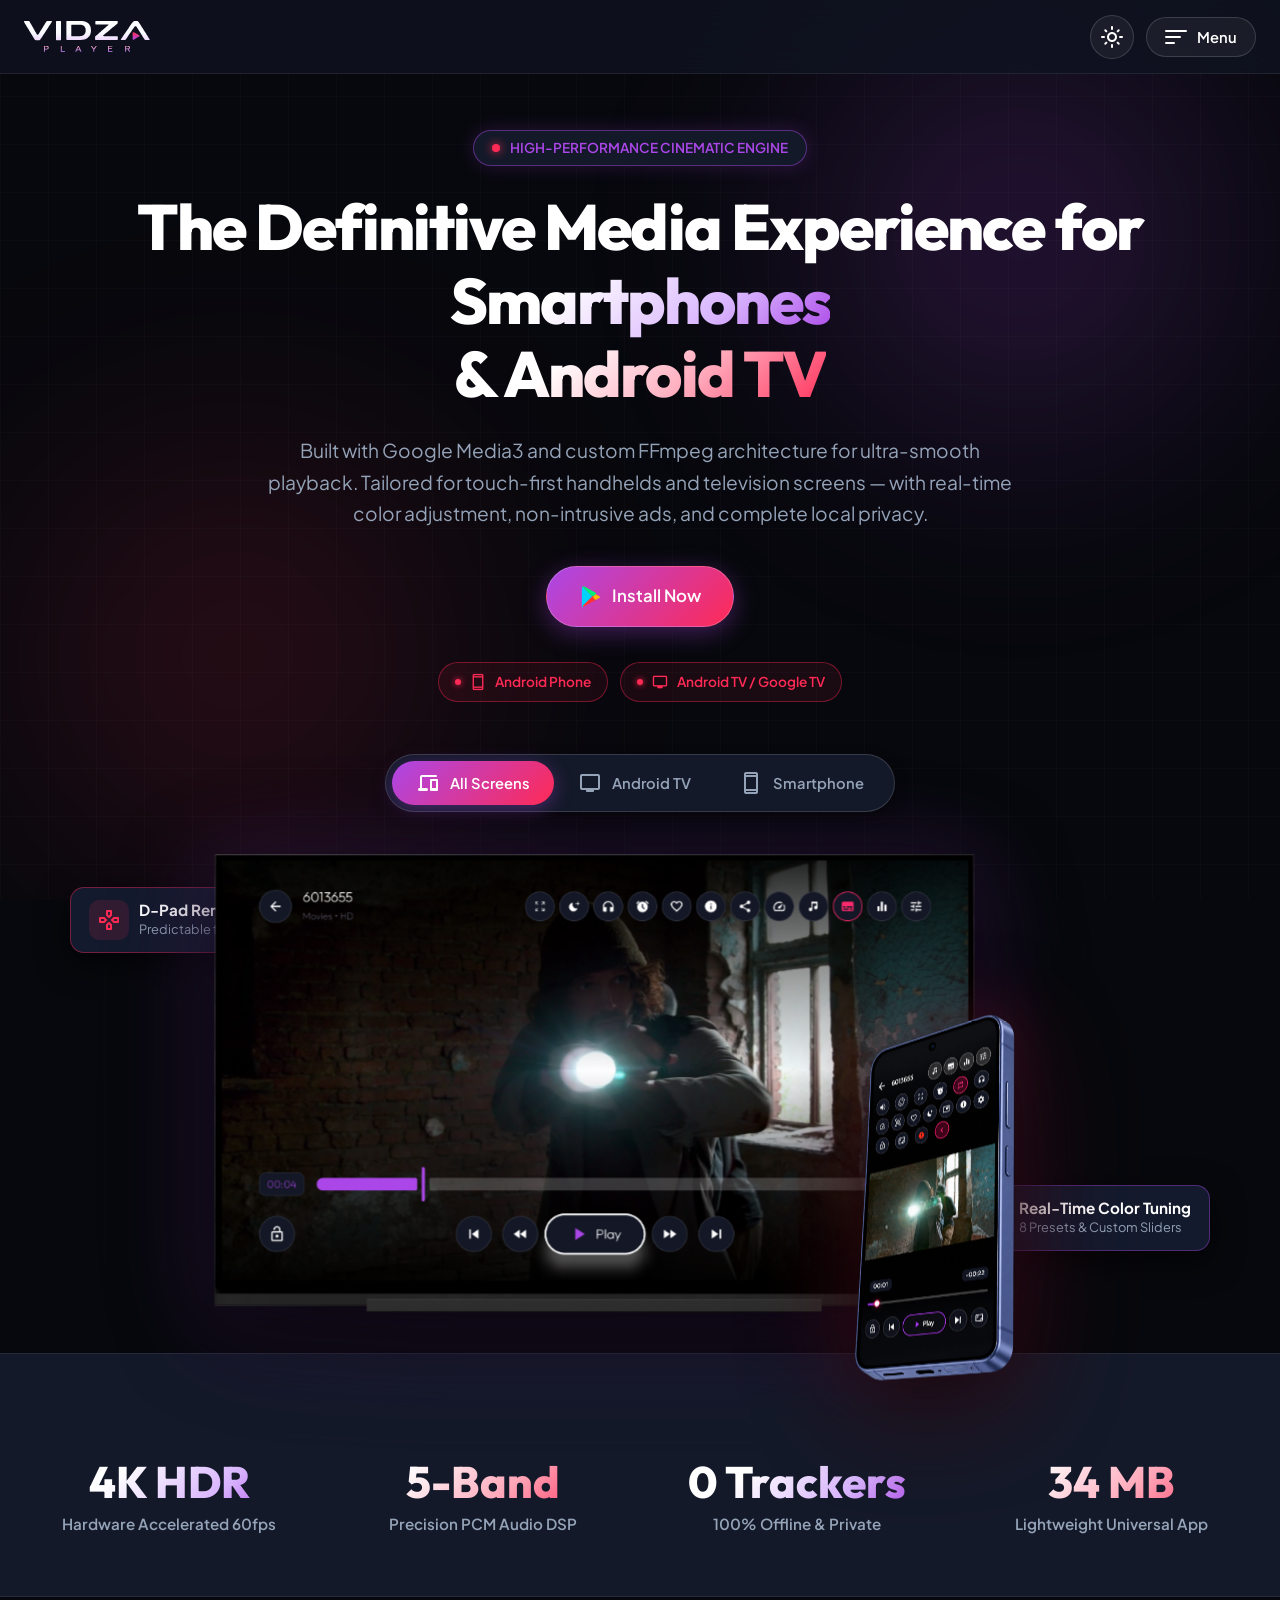
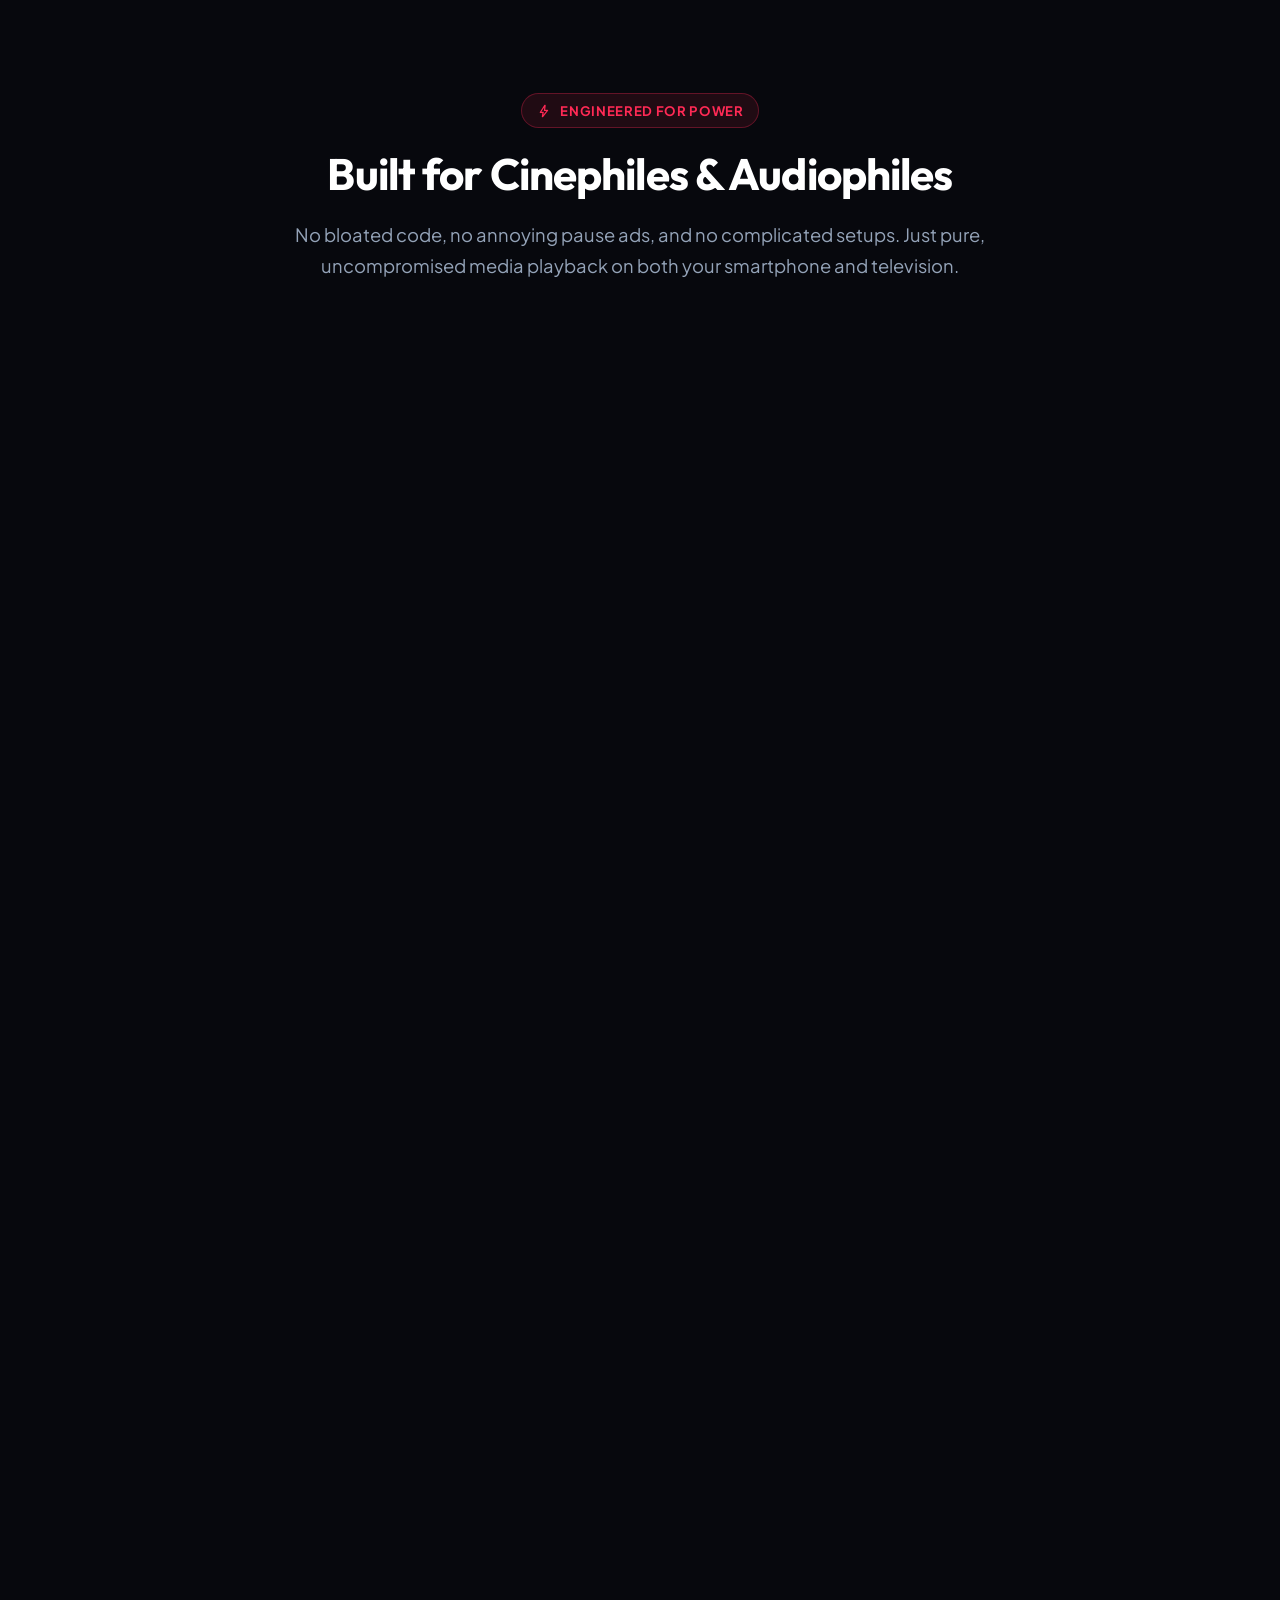
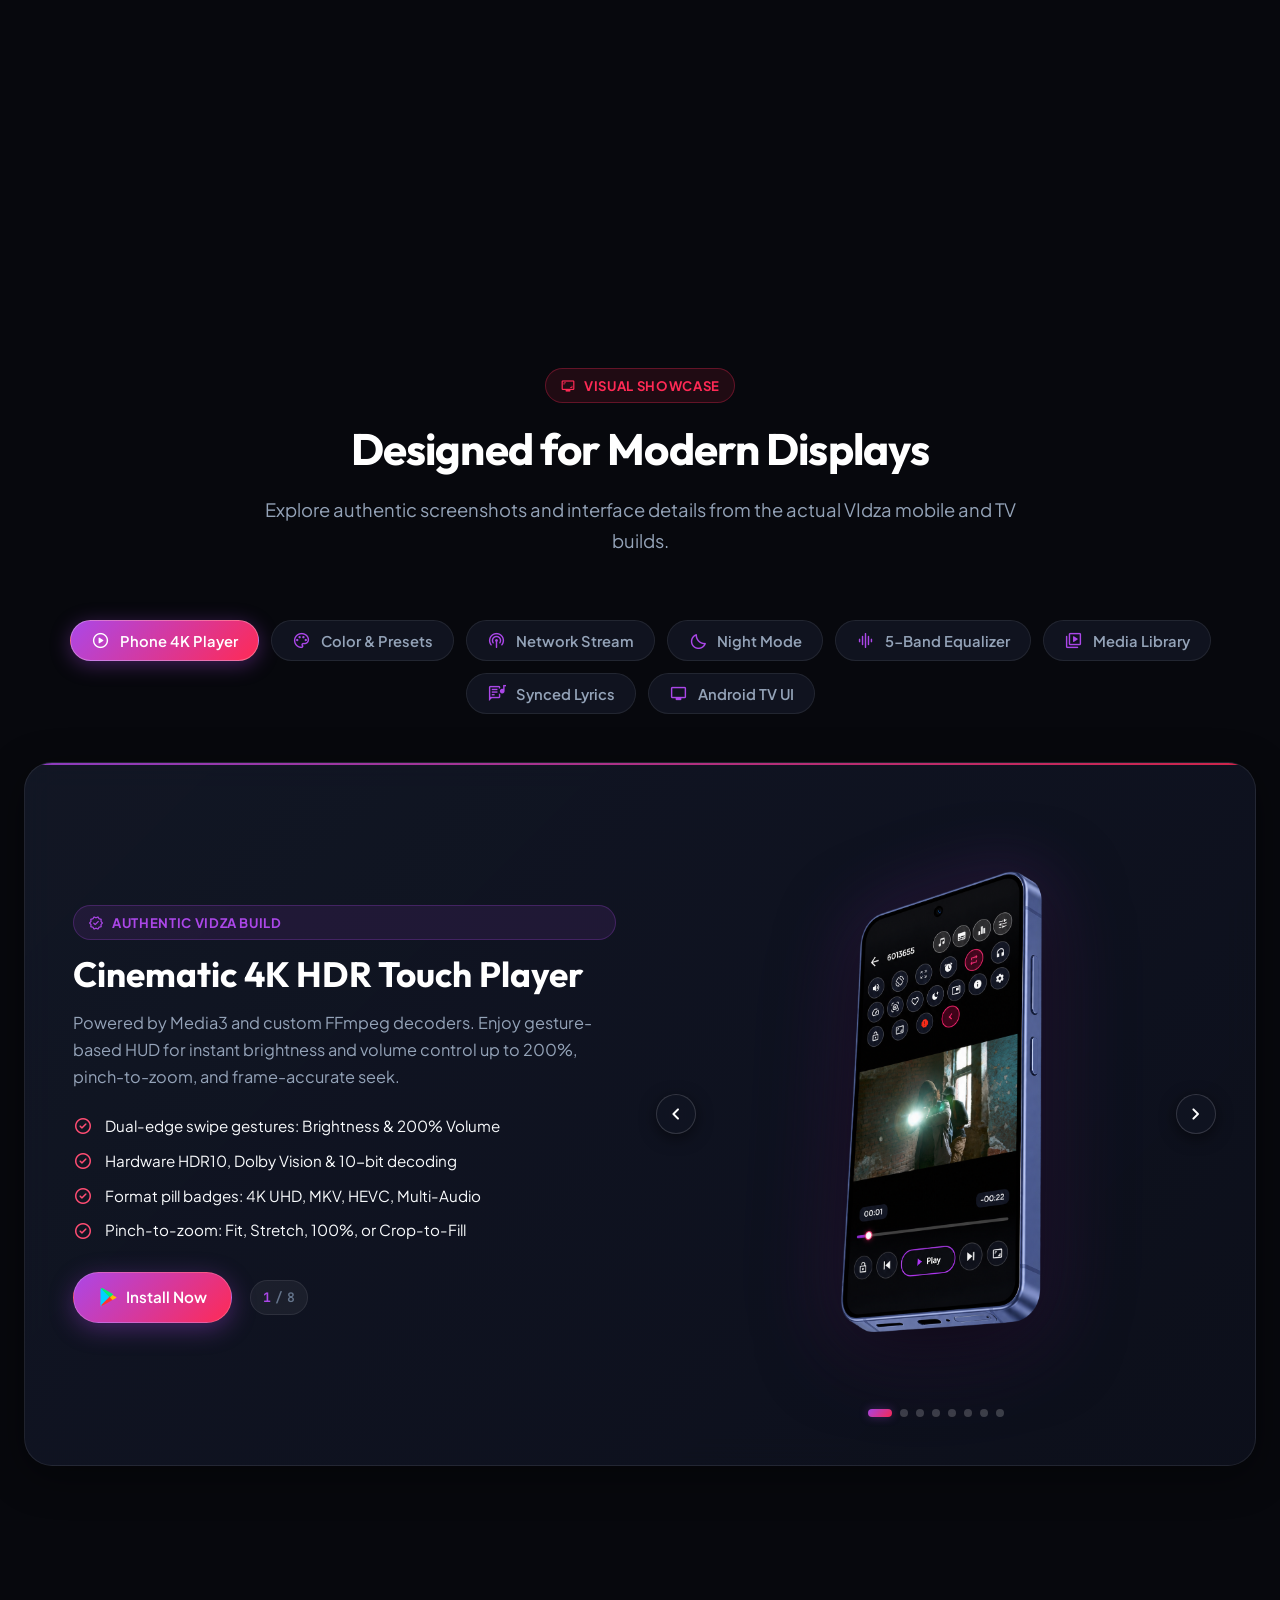
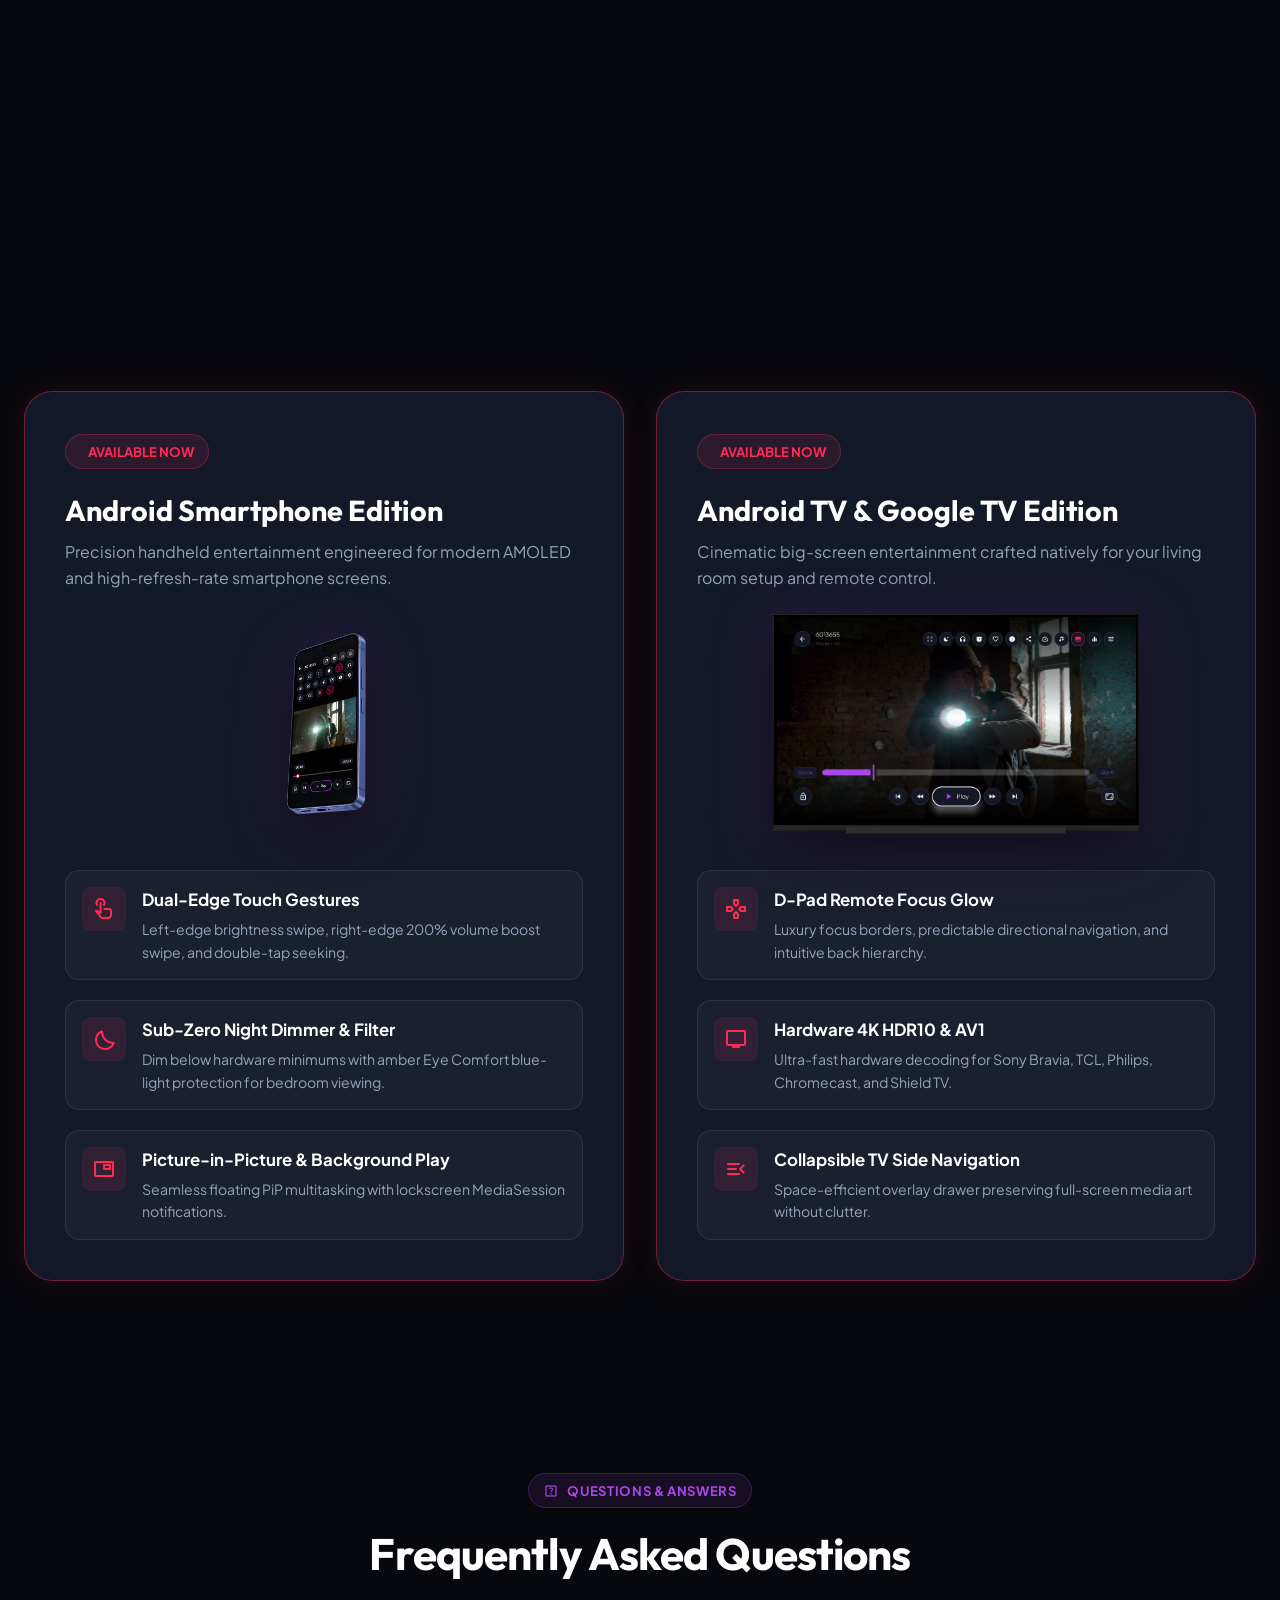
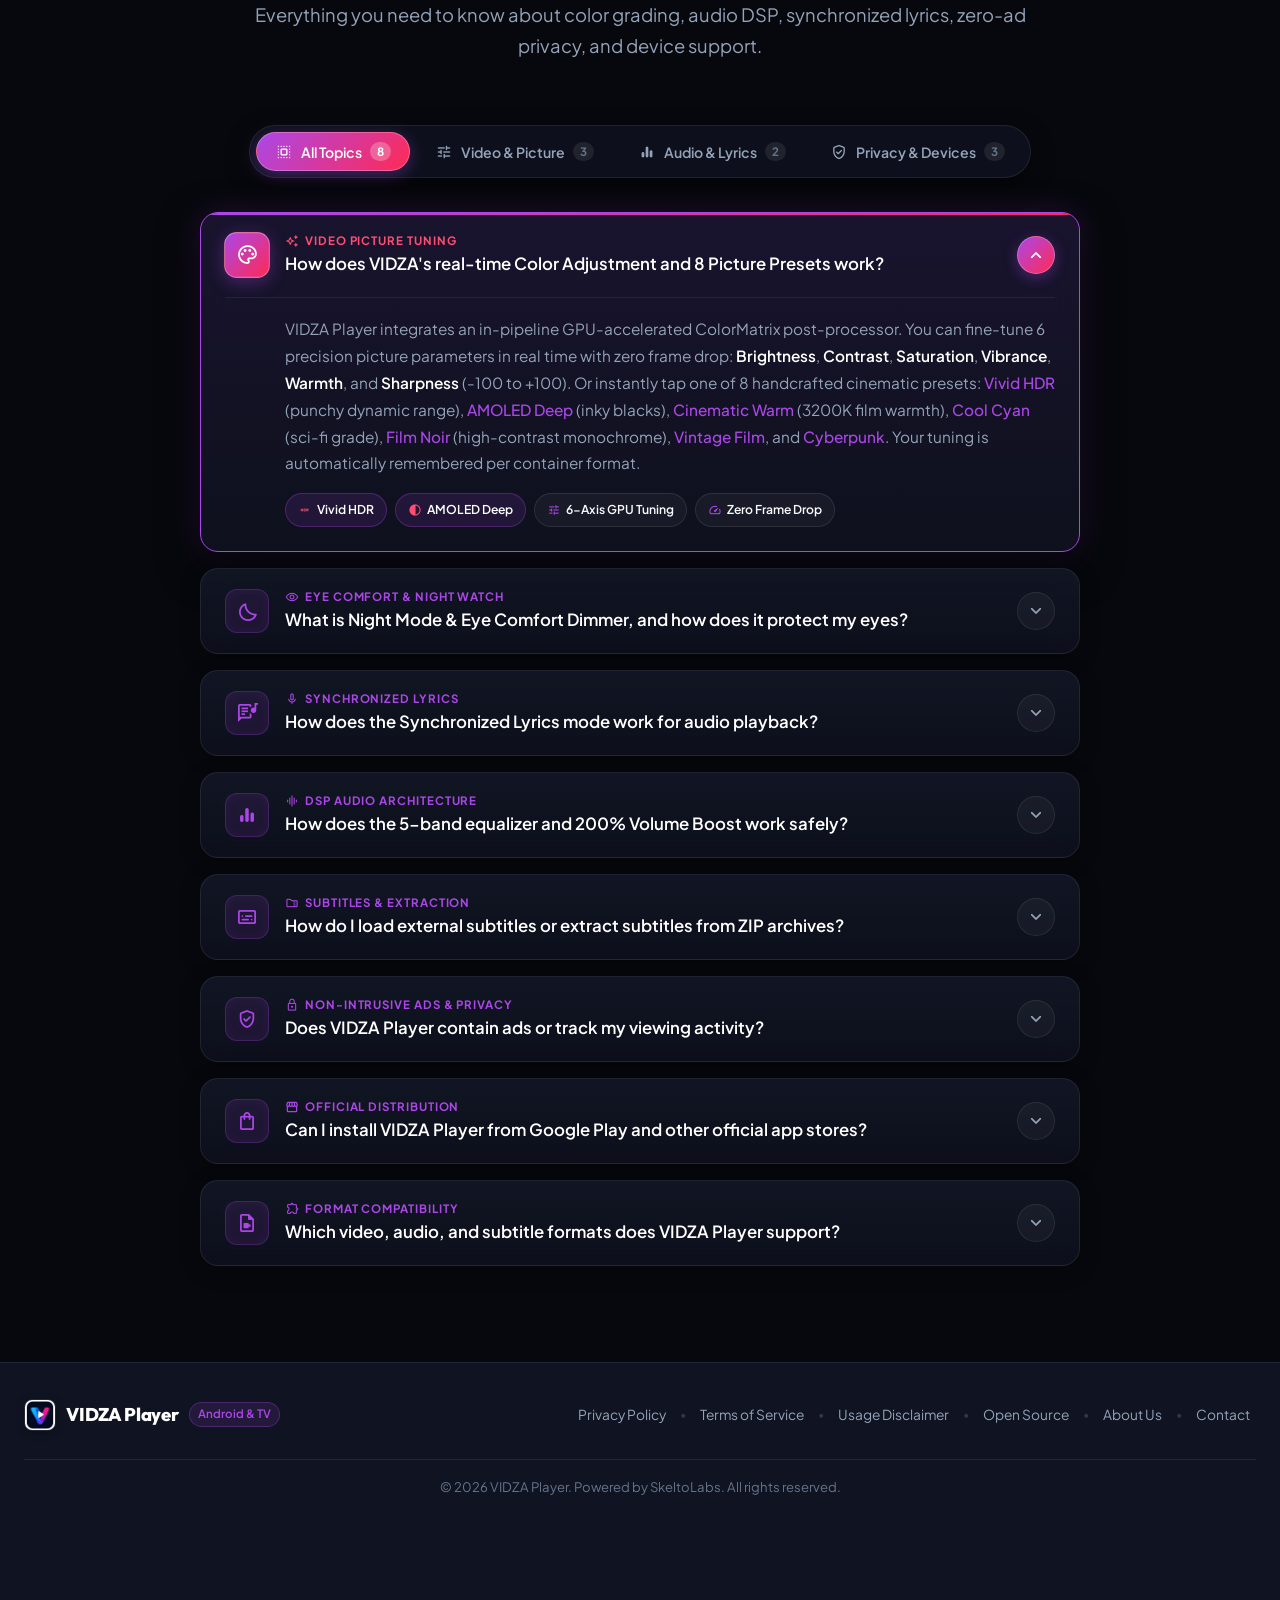
==== index.html @ 522a040e "Add Google Search Console verification meta tag" ====
<!DOCTYPE html>
<html lang="en" data-theme="dark">

<head>
  <meta charset="UTF-8">
  <meta name="viewport" content="width=device-width, initial-scale=1.0, maximum-scale=5.0, viewport-fit=cover">
  <title>VIDZA Player — Best All Format 4K Video Player & Aesthetic Music Player for Android & TV</title>

  <!-- Primary Search Engine Meta Tags -->
  <meta name="title" content="VIDZA Player — Best All Format 4K Video Player & Aesthetic Music Player for Android & TV">
  <meta name="description"
    content="VIDZA Player is the best all-format 4K HDR video player app and aesthetic music player for Android Smartphones and Android TV. Experience real-time color adjustment, sub-zero night mode, synchronized karaoke lyrics, 5-band precision equalizer, and 200% audio boost free with non-intrusive ads.">
  <meta name="keywords"
    content="video player app, best video player, multi video player, all type video player, all format video player, 4k video player, best audio player, music player, aesthetic music player, hdr video player, mkv player, mp4 player, flac player, offline video player, android tv video player, google tv player, media3 exoplayer, ffmpeg player, synchronized lyrics player, karaoke lyrics music player, 5 band equalizer, sub zero night mode, color adjustment video player, free video player, skeltolabs vidza">
  <meta name="author" content="SkeltoLabs">
  <meta name="application-name" content="VIDZA Player">
  <meta name="theme-color" content="#07080D">
  <meta name="color-scheme" content="dark light">

  <!-- Search Engine Bot Directives (Google, Bing, Applebot, Yahoo, DuckDuckGo, Yandex) -->
  <meta name="robots" content="index, follow, max-snippet:-1, max-image-preview:large, max-video-preview:-1">
  <meta name="googlebot" content="index, follow, max-snippet:-1, max-image-preview:large, max-video-preview:-1">
  <meta name="bingbot" content="index, follow, max-snippet:-1, max-image-preview:large, max-video-preview:-1">
  <link rel="canonical" href="https://vidza.skeltolabs.com/">
  <meta name="google-site-verification" content="Y6oNvi57I-vZeVimYmFJ8Eub9Br9MLsQcf1hKWki4XY">

  <!-- Open Graph / Facebook -->
  <meta property="og:type" content="website">
  <meta property="og:locale" content="en_US">
  <meta property="og:url" content="https://vidza.skeltolabs.com/">
  <meta property="og:site_name" content="VIDZA Player">
  <meta property="og:title" content="VIDZA Player — Best All Format 4K Video Player & Aesthetic Music Player">
  <meta property="og:description"
    content="Play all video & audio formats in cinematic 4K HDR. Real-time color tuning, sub-zero night mode, synced karaoke lyrics, 5-band EQ, and non-intrusive ads on Android & TV.">
  <meta property="og:image" content="https://vidza.skeltolabs.com/assets/images/tv_preview.png">
  <meta property="og:image:width" content="1200">
  <meta property="og:image:height" content="675">
  <meta property="og:image:alt" content="VIDZA Player on Android TV and Smartphone">

  <!-- Twitter / X -->
  <meta name="twitter:card" content="summary_large_image">
  <meta name="twitter:url" content="https://vidza.skeltolabs.com/">
  <meta name="twitter:title" content="VIDZA Player — Best All Format 4K Video Player & Aesthetic Music Player">
  <meta name="twitter:description"
    content="All-format 4K HDR video player & aesthetic audio player. Free playback, color tuning, synced lyrics, 5-band EQ on Android & Android TV.">
  <meta name="twitter:image" content="https://vidza.skeltolabs.com/assets/images/tv_preview.png">

  <!-- Schema.org Structured Data (JSON-LD) for Google Rich Snippets & Search Graph -->
  <script type="application/ld+json">
  {
    "@context": "https://schema.org",
    "@graph": [
      {
        "@type": "SoftwareApplication",
        "@id": "https://vidza.skeltolabs.com/#software",
        "name": "VIDZA Player",
        "alternateName": "Vidza",
        "applicationCategory": "MultimediaApplication",
        "operatingSystem": "Android 8.0+, Android TV, Google TV, ChromeOS",
        "url": "https://vidza.skeltolabs.com/",
        "image": "https://vidza.skeltolabs.com/assets/images/app_icon.png",
        "screenshot": "https://vidza.skeltolabs.com/assets/images/tv_preview.png",
        "description": "VIDZA Player is an all-format 4K HDR video player and aesthetic music player for Android and TV. Experience real-time color adjustment, sub-zero night mode, karaoke lyrics, 5-band equalizer, and 200% audio boost.",
        "offers": {
          "@type": "Offer",
          "price": "0",
          "priceCurrency": "USD"
        },
        "author": {
          "@type": "Organization",
          "@id": "https://vidza.skeltolabs.com/#organization"
        },
        "featureList": [
          "4K Ultra HD & HDR10 Playback with hardware acceleration",
          "Real-time video color adjustment (Saturation, Brightness, Contrast)",
          "Sub-zero night mode with eye-comfort dimmer",
          "Aesthetic music player with synchronized karaoke lyrics",
          "5-band precision graphic equalizer with bass boost",
          "Universal codec support via FFmpeg & Media3 (MKV, MP4, FLAC, AAC, etc.)",
          "Dedicated 10-foot Android TV & Google TV remote-first interface"
        ]
      },
      {
        "@type": "Organization",
        "@id": "https://vidza.skeltolabs.com/#organization",
        "name": "SkeltoLabs",
        "url": "https://vidza.skeltolabs.com/",
        "logo": "https://vidza.skeltolabs.com/assets/images/app_icon.png",
        "contactPoint": {
          "@type": "ContactPoint",
          "email": "support@skeltolabs.com",
          "contactType": "Customer Support"
        }
      },
      {
        "@type": "WebSite",
        "@id": "https://vidza.skeltolabs.com/#website",
        "url": "https://vidza.skeltolabs.com/",
        "name": "VIDZA Player",
        "publisher": {
          "@id": "https://vidza.skeltolabs.com/#organization"
        }
      }
    ]
  }
  </script>

  <!-- Favicon & Icons -->
  <link rel="icon" type="image/png" href="assets/images/app_icon.png">
  <link rel="apple-touch-icon" href="assets/images/app_icon.png">

  <!-- Performance Preconnect -->
  <link rel="preconnect" href="https://fonts.googleapis.com">
  <link rel="preconnect" href="https://fonts.gstatic.com" crossorigin>
  <link
    href="https://fonts.googleapis.com/css2?family=Outfit:wght@400;500;600;700;800&family=Plus+Jakarta+Sans:wght@300;400;500;600;700;800&family=JetBrains+Mono:wght@400;500&display=swap"
    rel="stylesheet">
  <link rel="stylesheet"
    href="https://fonts.googleapis.com/css2?family=Material+Symbols+Rounded:opsz,wght,FILL,GRAD@20..48,100..700,0..1,-50..200" />

  <!-- Stylesheets -->
  <link rel="stylesheet" href="css/animations.css?v=6.0">
  <link rel="stylesheet" href="css/style.css?v=6.0">

  <!-- Inline critical overrides — always fresh, guaranteed no-cache -->
  <style>
    /* ===== MOBILE LAYOUT (max 768px) & STRICT ZERO-OVERFLOW ENFORCEMENT ===== */
    html, body {
      overflow-x: hidden !important;
      max-width: 100% !important;
      width: 100% !important;
      position: relative;
    }

    .main-content {
      overflow-x: hidden !important;
      max-width: 100% !important;
      width: 100% !important;
    }

    .container {
      max-width: 100% !important;
      box-sizing: border-box !important;
    }

    .stair-drawer-overlay:not(.active) {
      display: none !important;
    }

    .ambient-mesh {
      overflow: hidden !important;
      max-width: 100% !important;
      width: 100% !important;
    }

    @media (max-width: 768px) {
      /* Hero stage overlap on top (under/over controls) and bottom */
      .hero-device-toggle-wrap {
        position: relative !important;
        z-index: 30 !important;
      }

      .hero-stage {
        margin-top: -24px !important;
        position: relative !important;
        z-index: 22 !important;
      }

      .hero-devices-showcase {
        margin-top: -10px !important;
        margin-bottom: -22px !important;
        overflow: visible !important;
      }

      /* Scrollable filter pill row with strict width boundary */
      .feature-filters-wrap {
        display: flex !important;
        flex-wrap: nowrap !important;
        overflow-x: auto !important;
        overflow-y: hidden !important;
        max-width: 100% !important;
        width: 100% !important;
        box-sizing: border-box !important;
        -webkit-overflow-scrolling: touch;
        scroll-snap-type: x mandatory;
        justify-content: flex-start !important;
        padding: 4px 0 10px 0;
        margin-bottom: 12px !important;
        scrollbar-width: none;
        gap: 6px !important;
      }

      .feature-filters-wrap::-webkit-scrollbar {
        display: none;
      }

      .feature-filter-btn {
        flex: 0 0 auto !important;
        scroll-snap-align: start;
        padding: 6px 12px !important;
        font-size: 0.75rem !important;
        gap: 5px !important;
      }

      /* Single-column feature grid - Ultra-compact sizing for phone only */
      .features-grid {
        grid-template-columns: 1fr !important;
        gap: 6px !important;
      }

      .feature-card {
        padding: 9px 12px !important;
        border-radius: 12px !important;
        display: flex !important;
        flex-direction: column !important;
        gap: 3px !important;
        min-height: auto !important;
      }

      .feature-card-badge {
        font-size: 0.58rem !important;
        padding: 1px 6px !important;
        margin-bottom: 2px !important;
        border-radius: 4px !important;
        align-self: flex-start !important;
        letter-spacing: 0.5px !important;
      }

      .feature-icon-wrap {
        width: 26px !important;
        height: 26px !important;
        border-radius: 7px !important;
        margin-bottom: 2px !important;
      }

      .feature-icon-wrap .material-symbols-rounded {
        font-size: 15px !important;
      }

      .feature-title {
        font-size: 0.85rem !important;
        margin-bottom: 2px !important;
        line-height: 1.25 !important;
      }

      .feature-desc {
        font-size: 0.73rem !important;
        line-height: 1.35 !important;
        margin: 0 !important;
      }

      /* Redundant availability chips hidden on mobile to bring devices into direct view */
      .hero-devices-row {
        display: none !important;
      }

      /* Showcase tabs single horizontal swipeable row (mobile view friendly) */
      .showcase-tabs-nav {
        display: flex !important;
        flex-wrap: nowrap !important;
        overflow-x: auto !important;
        overflow-y: hidden !important;
        -webkit-overflow-scrolling: touch !important;
        scroll-snap-type: x mandatory !important;
        justify-content: flex-start !important;
        max-width: 100% !important;
        width: 100% !important;
        box-sizing: border-box !important;
        padding: 4px 4px 10px 4px !important;
        gap: 7px !important;
        margin-bottom: 14px !important;
        scrollbar-width: none !important;
      }

      .showcase-tabs-nav::-webkit-scrollbar {
        display: none !important;
      }

      .showcase-tab-btn {
        flex: 0 0 auto !important;
        white-space: nowrap !important;
        scroll-snap-align: center !important;
        font-size: 0.78rem !important;
        padding: 6px 13px !important;
        border-radius: var(--radius-full) !important;
        gap: 6px !important;
        display: inline-flex !important;
      }

      .showcase-tab-btn .material-symbols-rounded {
        font-size: 16px !important;
      }

      /* Showcase image perfectly centered horizontally and vertically */
      .showcase-media-col {
        display: flex !important;
        flex-direction: column !important;
        align-items: center !important;
        justify-content: center !important;
        width: 100% !important;
        text-align: center !important;
        order: 1 !important;
      }

      .showcase-text-col {
        order: 2 !important;
        width: 100% !important;
      }

      .showcase-bezel-wrapper {
        display: flex !important;
        flex-direction: column !important;
        align-items: center !important;
        justify-content: center !important;
        width: 100% !important;
        margin: 0 auto !important;
        position: relative !important;
      }

      .showcase-preview-frame {
        display: flex !important;
        align-items: center !important;
        justify-content: center !important;
        width: 100% !important;
        margin: 0 auto !important;
        text-align: center !important;
      }

      .showcase-screen-img {
        display: block !important;
        margin: 0 auto !important;
        max-width: 82% !important;
        max-height: 330px !important;
        height: auto !important;
        object-fit: contain !important;
      }

      /* FAQ filter scroll container with momentum and smooth sliding */
      .faq-filters-wrapper {
        max-width: 100% !important;
        width: 100% !important;
        overflow-x: auto !important;
        overflow-y: hidden !important;
        -webkit-overflow-scrolling: touch !important;
        box-sizing: border-box !important;
        scrollbar-width: none !important;
        margin-bottom: 16px !important;
      }

      .faq-filters-wrapper::-webkit-scrollbar {
        display: none !important;
      }

      .faq-filters-track {
        display: flex !important;
        flex-wrap: nowrap !important;
        overflow-x: auto !important;
        overflow-y: hidden !important;
        max-width: 100% !important;
        width: 100% !important;
        scroll-snap-type: x mandatory !important;
        box-sizing: border-box !important;
        scrollbar-width: none !important;
        gap: 6px !important;
        padding: 4px 6px !important;
        justify-content: flex-start !important;
      }

      .faq-filters-track::-webkit-scrollbar {
        display: none !important;
      }

      .faq-filter-btn {
        flex: 0 0 auto !important;
        white-space: nowrap !important;
        scroll-snap-align: center !important;
        padding: 6px 12px !important;
        font-size: 0.78rem !important;
        gap: 5px !important;
      }

      /* Section spacing tighter */
      .section {
        padding: 34px 0 !important;
      }

      .section-header {
        margin-bottom: 18px !important;
      }
    }

    /* ===== LIGHT MODE MOBILE: show white backgrounds cleanly ===== */
    @media (max-width: 768px) {
      [data-theme="light"] .feature-card {
        background: #FFFFFF !important;
        box-shadow: 0 2px 10px rgba(0, 0, 0, 0.06) !important;
      }

      [data-theme="light"] .feature-filter-btn {
        background: #FFFFFF !important;
      }

      [data-theme="light"] .stats-banner {
        background: #FFFFFF !important;
      }

      [data-theme="light"] .stat-item {
        background: rgba(139, 47, 201, 0.04) !important;
        border: 1px solid rgba(139, 47, 201, 0.1) !important;
      }

      [data-theme="light"] .device-category-card {
        background: #FFFFFF !important;
        box-shadow: 0 2px 12px rgba(0, 0, 0, 0.05) !important;
      }

      [data-theme="light"] .faq-item {
        background: #FFFFFF !important;
        box-shadow: 0 1px 6px rgba(0, 0, 0, 0.04) !important;
      }

      [data-theme="light"] .showcase-display-area {
        background: #FFFFFF !important;
        box-shadow: 0 4px 20px rgba(0, 0, 0, 0.06) !important;
      }
    }
  </style>

  <!-- Structured Data / JSON-LD Schema for Google & Bing -->
  <script type="application/ld+json">
  {
    "@context": "https://schema.org",
    "@graph": [
      {
        "@type": "SoftwareApplication",
        "@id": "https://vidza.skeltolabs.com/#software",
        "name": "VIDZA Player",
        "operatingSystem": "Android 8.0+, Android TV, Google TV, Fire OS",
        "applicationCategory": "MultimediaApplication",
        "applicationSubCategory": "Video Players & Editors, Audio Players",
        "offers": {
          "@type": "Offer",
          "price": "0",
          "priceCurrency": "USD"
        },
        "description": "Best all-format 4K HDR video player app and aesthetic music player for Android Smartphones and Android TV. Features real-time color adjustment, sub-zero night mode, synchronized karaoke lyrics, and 5-band equalizer free with non-intrusive ads.",
        "image": "https://vidza.skeltolabs.com/assets/images/app_icon.png",
        "screenshot": [
          "https://vidza.skeltolabs.com/assets/images/phone_player.png",
          "https://vidza.skeltolabs.com/assets/images/phone_color_adjust.png",
          "https://vidza.skeltolabs.com/assets/images/stream.png",
          "https://vidza.skeltolabs.com/assets/images/night%20mode%20and%20dimness.png",
          "https://vidza.skeltolabs.com/assets/images/phone_equalizer.png",
          "https://vidza.skeltolabs.com/assets/images/phone_library.png",
          "https://vidza.skeltolabs.com/assets/images/phone_lyrics.png",
          "https://vidza.skeltolabs.com/assets/images/tv_preview.png"
        ],
        "author": {
          "@type": "Organization",
          "name": "SkeltoLabs",
          "url": "https://vidza.skeltolabs.com"
        }
      },
      {
        "@type": "WebSite",
        "@id": "https://vidza.skeltolabs.com/#website",
        "url": "https://vidza.skeltolabs.com/",
        "name": "VIDZA Player Official Website",
        "description": "Next-Gen Cinematic Video & Audio Player for Android & TV",
        "publisher": {
          "@type": "Organization",
          "name": "SkeltoLabs",
          "logo": {
            "@type": "ImageObject",
            "url": "https://vidza.skeltolabs.com/assets/images/app_icon.png"
          }
        }
      },
      {
        "@type": "FAQPage",
        "@id": "https://vidza.skeltolabs.com/#faq",
        "mainEntity": [
          {
            "@type": "Question",
            "name": "How does VIDZA's real-time Color Adjustment and 8 Picture Presets work?",
            "acceptedAnswer": {
              "@type": "Answer",
              "text": "VIDZA Player integrates an in-pipeline GPU-accelerated ColorMatrix post-processor. You can fine-tune 6 precision picture parameters in real time: Brightness, Contrast, Saturation, Vibrance, Warmth, and Sharpness (-100 to +100). Or instantly tap one of 8 handcrafted cinematic presets: Vivid HDR, AMOLED Deep, Cinematic Warm, Cool Cyan, Film Noir, Vintage Film, and Cyberpunk."
            }
          },
          {
            "@type": "Question",
            "name": "What is Night Mode & Eye Comfort Dimmer, and how does it protect my eyes?",
            "acceptedAnswer": {
              "@type": "Answer",
              "text": "VIDZA's Sub-Zero Night Dimmer uses software-layer luminance attenuation to lower screen brightness far below your device's physical minimum limit. Combined with our adjustable Eye Comfort Warm Shield, it filters out high-frequency blue light to prevent eye fatigue and melatonin suppression while watching in bed."
            }
          },
          {
            "@type": "Question",
            "name": "How does the Synchronized Lyrics mode work for audio playback?",
            "acceptedAnswer": {
              "@type": "Answer",
              "text": "VIDZA transforms your audio player into a real-time karaoke studio. The player automatically detects embedded ID3 lyrics, parses local .lrc files, and synchronizes the glowing active line in real time with millisecond precision and vocal offset calibration."
            }
          },
          {
            "@type": "Question",
            "name": "How does the 5-band equalizer and 200% Volume Boost work safely?",
            "acceptedAnswer": {
              "@type": "Answer",
              "text": "VIDZA uses a custom in-pipeline Media3 32-bit floating point PCM audio processor with 5 calibrated frequency bands (60Hz, 230Hz, 910Hz, 3.6kHz, and 14kHz). It features an anti-clipping headroom limiter that prevents harsh audio distortion and protects small phone and TV speakers while boosting dialogue clarity up to +200%."
            }
          }
        ]
      }
    ]
  }
  </script>
</head>

<body>

  <!-- Ambient Dynamic Lighting & Grid (Purple & Red) -->
  <div class="ambient-mesh" aria-hidden="true">
    <div class="ambient-blob-purple"></div>
    <div class="ambient-blob-red"></div>
  </div>
  <div class="grid-overlay" aria-hidden="true"></div>

  <!-- ========================================================================
       MINIMALIST HEADER (Theme Toggle + Stair Menu ONLY, No Header Download)
       ======================================================================== -->
  <header class="site-header" id="siteHeader">
    <div class="container header-inner">
      <a href="#" class="brand-logo-wrap" aria-label="VIDZA Player Home">
        <!-- Official VIDZA PLAYER Vector SVG with glowing play icon in letter A -->
        <svg class="brand-svg-logo" viewBox="0 0 1500 370" fill="none" xmlns="http://www.w3.org/2000/svg">
          <defs>
            <linearGradient id="vidzaGrad" x1="0" y1="337" x2="0" y2="570" gradientUnits="userSpaceOnUse">
              <stop offset="0" stop-color="#FFFFFF" />
              <stop offset="0.6" stop-color="#F8FAFF" />
              <stop offset="1" stop-color="#EED5FF" />
            </linearGradient>
            <linearGradient id="playGrad" x1="0" y1="466" x2="0" y2="555" gradientUnits="userSpaceOnUse">
              <stop offset="0" stop-color="#FF2A55" />
              <stop offset="1" stop-color="#AB47E8" />
            </linearGradient>
            <linearGradient id="playerGrad" x1="0" y1="625" x2="0" y2="693" gradientUnits="userSpaceOnUse">
              <stop offset="0" stop-color="#FFA8BA" />
              <stop offset="1" stop-color="#C084FC" />
            </linearGradient>
          </defs>
          <g transform="translate(-38, -337)">
            <!-- V -->
            <path class="logo-vidza"
              d="M38,343L38,347L44,358L46,360L48,365L58,380L66,395L73,405L75,410L90,433L106,461L109,464L111,469L115,474L120,484L129,497L130,500L140,515L150,533L156,541L157,544L161,550L167,556L170,558L176,559L177,560L211,560L212,559L216,559L222,556L226,552L239,533L240,530L251,515L254,509L257,506L258,503L270,486L271,483L281,469L282,466L289,457L290,454L302,437L303,434L311,423L312,420L315,417L325,402L326,399L341,378L342,375L352,361L353,358L361,346L360,341L357,338L354,338L353,337L309,337L300,340L293,348L284,364L278,372L271,385L265,393L261,401L257,406L256,409L234,443L233,446L227,454L222,464L218,469L217,472L203,494L198,497L193,497L187,492L181,481L179,479L172,465L168,460L161,446L159,444L155,435L148,425L144,416L131,395L119,372L114,365L104,345L99,340L91,337L46,337L45,338L42,338Z"
              fill="url(#vidzaGrad)" fill-rule="evenodd" />
            <!-- I -->
            <path class="logo-vidza"
              d="M415,337L411,339L408,344L408,553L410,557L415,560L459,560L463,558L466,553L466,344L465,341L460,337Z"
              fill="url(#vidzaGrad)" fill-rule="evenodd" />
            <!-- D -->
            <path class="logo-vidza"
              d="M529,340L528,342L528,552L531,555L533,556L704,556L705,555L720,554L721,553L725,553L726,552L729,552L730,551L733,551L734,550L737,550L746,547L765,538L781,526L797,507L804,493L807,484L807,481L810,472L811,461L812,460L812,432L811,431L810,418L809,417L809,413L808,412L806,402L797,383L787,370L780,363L768,354L757,348L755,348L750,345L741,342L738,342L733,340L729,340L728,339L712,338L711,337L533,337ZM585,382L588,379L688,379L689,380L696,380L697,381L702,381L703,382L710,383L723,389L729,393L740,404L747,417L749,423L749,426L750,427L750,432L751,433L751,459L750,460L750,464L749,465L749,468L747,474L743,482L738,488L736,492L725,501L713,507L703,509L702,510L698,510L697,511L691,511L690,512L587,512L585,510Z"
              fill="url(#vidzaGrad)" fill-rule="evenodd" />
            <!-- Z -->
            <path class="logo-vidza"
              d="M864,340L863,342L863,372L865,376L868,378L1013,378L1015,380L1015,382L997,399L992,402L982,412L976,416L961,430L932,454L923,463L917,467L907,477L901,481L893,489L863,514L860,520L860,550L861,553L865,556L1047,556L1049,557L1050,556L1118,556L1121,553L1122,551L1123,521L1121,515L1117,512L962,512L961,511L954,511L952,508L955,503L956,503L983,479L989,475L997,467L1003,463L1062,413L1067,410L1074,403L1083,397L1095,386L1106,378L1120,365L1121,363L1122,344L1121,341L1118,338L1116,337L868,337Z"
              fill="url(#vidzaGrad)" fill-rule="evenodd" />
            <!-- A -->
            <path class="logo-vidza"
              d="M1158,549L1158,555L1160,557L1208,557L1212,555L1224,539L1225,536L1241,512L1244,509L1245,506L1257,488L1260,485L1263,479L1266,476L1274,463L1279,457L1280,454L1283,451L1297,429L1300,426L1314,405L1321,399L1324,398L1332,398L1336,400L1342,407L1346,415L1349,418L1353,426L1359,434L1363,442L1369,450L1370,453L1389,482L1390,485L1405,508L1409,516L1419,530L1426,543L1435,555L1439,557L1488,557L1491,554L1491,549L1489,547L1488,544L1473,522L1471,517L1463,506L1459,498L1456,495L1451,485L1443,474L1442,471L1431,455L1430,452L1425,446L1418,433L1396,400L1392,392L1388,387L1387,384L1384,381L1373,362L1363,348L1356,341L1349,338L1313,338L1304,342L1295,350L1280,370L1272,383L1268,387L1239,431L1236,434L1224,453L1212,469L1207,478L1201,485L1198,491L1195,494L1181,516L1178,519L1175,525L1172,528Z"
              fill="url(#vidzaGrad)" fill-rule="evenodd" />
            <!-- Red-Purple Play Triangle inside A -->
            <path class="logo-play-triangle"
              d="M1300,466L1297,468L1295,471L1295,474L1294,475L1294,546L1296,550L1299,553L1301,554L1306,554L1309,553L1322,544L1330,540L1335,536L1338,535L1370,515L1374,511L1374,505L1372,502L1355,493L1353,491L1346,488L1341,484L1330,479L1309,466Z"
              fill="url(#playGrad)" fill-rule="evenodd" />
            <!-- PLAYER -->
            <path class="logo-player"
              d="M313,627L307,626L306,625L269,625L269,692L279,692L279,667L280,666L303,666L304,665L311,664L318,660L323,651L323,640L320,633ZM279,635L281,633L300,633L301,634L305,634L312,640L313,642L313,648L311,652L308,655L303,657L280,657L279,656Z"
              fill="url(#playerGrad)" fill-rule="evenodd" />
            <path class="logo-player" d="M464,625L464,692L511,692L512,683L476,683L474,681L474,625Z"
              fill="url(#playerGrad)" fill-rule="evenodd" />
            <path class="logo-player"
              d="M662,625L644,661L644,663L636,678L636,680L630,692L641,692L646,682L647,678L649,676L656,676L657,675L680,675L681,676L684,676L692,692L703,692L695,676L695,674L693,672L693,670L689,663L689,661L681,646L681,644L675,634L672,625ZM666,638L668,639L670,645L673,650L673,652L679,664L678,667L655,667L654,666L655,661Z"
              fill="url(#playerGrad)" fill-rule="evenodd" />
            <path class="logo-player"
              d="M811,625L840,666L840,692L850,692L850,667L864,648L867,642L874,634L880,625L867,625L862,634L856,641L846,656L845,656L841,651L824,625Z"
              fill="url(#playerGrad)" fill-rule="evenodd" />
            <path class="logo-player"
              d="M1010,625L1010,692L1061,692L1061,683L1022,683L1020,681L1020,664L1022,662L1055,662L1056,661L1056,653L1022,653L1020,651L1020,635L1022,633L1060,633L1060,625Z"
              fill="url(#playerGrad)" fill-rule="evenodd" />
            <path class="logo-player"
              d="M1208,625L1208,692L1218,692L1218,666L1220,664L1231,664L1232,665L1235,665L1255,692L1266,692L1256,676L1248,666L1249,663L1254,661L1260,656L1263,650L1263,640L1260,633L1255,628L1247,625ZM1218,635L1220,633L1241,633L1242,634L1246,634L1252,640L1252,649L1249,653L1246,655L1243,655L1242,656L1220,656L1218,654Z"
              fill="url(#playerGrad)" fill-rule="evenodd" />
          </g>
        </svg>
      </a>

      <!-- Header Right Actions: Theme Toggle + 3-Step Stair Menu ONLY -->
      <div class="header-actions">
        <!-- Theme Toggle Button -->
        <button class="theme-toggle-btn" id="themeToggleBtn" aria-label="Toggle light or dark theme"
          title="Toggle theme">
          <span class="material-symbols-rounded" id="themeToggleIcon">light_mode</span>
        </button>

        <!-- 3-Step Staircase Menu Button -->
        <button class="stair-menu-btn" id="stairMenuBtn" aria-label="Open navigation menu">
          <div class="stair-icon-box" aria-hidden="true">
            <span class="stair-bar step-1"></span>
            <span class="stair-bar step-2"></span>
            <span class="stair-bar step-3"></span>
          </div>
          <span class="stair-menu-text">Menu</span>
        </button>
      </div>
    </div>
  </header>

  <!-- ========================================================================
       STAIR MENU DRAWER (Staggered Cascading Navigation Panel)
       ======================================================================== -->
  <div class="stair-drawer-overlay" id="stairDrawerOverlay">
    <div class="stair-drawer-panel" id="stairDrawerPanel">
      <div class="stair-drawer-scroll-wrap">
        <div class="stair-drawer-header">
          <div style="display: flex; align-items: center; gap: 10px;">
            <img src="assets/images/app_icon.png" alt="VIDZA Icon"
              style="width: 38px; height: 38px; border-radius: 10px;">
            <div>
              <div
                style="font-weight: 800; font-family: 'Outfit', sans-serif; font-size: 1.15rem; color: var(--text-white); letter-spacing: -0.01em;">
                VIDZA Player</div>
              <div style="font-size: 0.74rem; color: var(--purple-light); font-weight: 600;">Official Android & TV</div>
            </div>
          </div>
          <button class="modal-close-btn" id="stairDrawerClose" aria-label="Close menu" style="position: static;">
            <span class="material-symbols-rounded">close</span>
          </button>
        </div>

        <!-- Cascading Stair Navigation Items -->
        <ul class="stair-nav-list">
          <li class="stair-item">
            <a href="#hero" class="stair-link stair-nav-anchor">
              <div class="stair-link-left">
                <div class="stair-link-icon">
                  <span class="material-symbols-rounded">home</span>
                </div>
                <div>
                  <div class="stair-link-title">Overview</div>
                  <div class="stair-link-desc">Cinematic player showcase</div>
                </div>
              </div>
              <span class="stair-step-tag">01</span>
            </a>
          </li>

          <li class="stair-item">
            <a href="#features" class="stair-link stair-nav-anchor">
              <div class="stair-link-left">
                <div class="stair-link-icon">
                  <span class="material-symbols-rounded">bolt</span>
                </div>
                <div>
                  <div class="stair-link-title">Engine Features</div>
                  <div class="stair-link-desc">Color tuning, 5-band EQ &amp; lyrics</div>
                </div>
              </div>
              <span class="stair-step-tag">02</span>
            </a>
          </li>

          <li class="stair-item">
            <a href="#showcase" class="stair-link stair-nav-anchor">
              <div class="stair-link-left">
                <div class="stair-link-icon">
                  <span class="material-symbols-rounded">screenshot_monitor</span>
                </div>
                <div>
                  <div class="stair-link-title">Visual Showcase</div>
                  <div class="stair-link-desc">Phone & Android TV screenshots</div>
                </div>
              </div>
              <span class="stair-step-tag">03</span>
            </a>
          </li>

          <li class="stair-item">
            <a href="#devices" class="stair-link stair-nav-anchor">
              <div class="stair-link-left">
                <div class="stair-link-icon">
                  <span class="material-symbols-rounded">devices</span>
                </div>
                <div>
                  <div class="stair-link-title">TV & Phone Ecosystem</div>
                  <div class="stair-link-desc">Available now & roadmap</div>
                </div>
              </div>
              <span class="stair-step-tag">04</span>
            </a>
          </li>

          <li class="stair-item">
            <a href="about.html" target="_blank" rel="noopener noreferrer" class="stair-link">
              <div class="stair-link-left">
                <div class="stair-link-icon" style="color: var(--purple-light);">
                  <span class="material-symbols-rounded">info</span>
                </div>
                <div>
                  <div class="stair-link-title">About Us</div>
                  <div class="stair-link-desc">SkeltoLabs engineering & vision</div>
                </div>
              </div>
              <span class="stair-step-tag">05</span>
            </a>
          </li>

          <li class="stair-item">
            <a href="contact.html" target="_blank" rel="noopener noreferrer" class="stair-link">
              <div class="stair-link-left">
                <div class="stair-link-icon" style="color: var(--red-primary);">
                  <span class="material-symbols-rounded">support_agent</span>
                </div>
                <div>
                  <div class="stair-link-title">Contact</div>
                  <div class="stair-link-desc">Developer support & inquiries</div>
                </div>
              </div>
              <span class="stair-step-tag">06</span>
            </a>
          </li>

          <li class="stair-item">
            <a href="#faq" class="stair-link stair-nav-anchor">
              <div class="stair-link-left">
                <div class="stair-link-icon">
                  <span class="material-symbols-rounded">help</span>
                </div>
                <div>
                  <div class="stair-link-title">FAQ & Help</div>
                  <div class="stair-link-desc">Installation & common questions</div>
                </div>
              </div>
              <span class="stair-step-tag">07</span>
            </a>
          </li>

          <li class="stair-item">
            <a href="https://play.google.com/store/apps/details?id=com.skeltolabs.vidza" target="_blank" rel="noopener noreferrer" class="stair-link"
              style="width: 100%; border-color: rgba(0, 210, 255, 0.35); background: rgba(0, 210, 255, 0.06); text-align: left; cursor: pointer; border-radius: var(--radius-md);">
              <div class="stair-link-left">
                <div class="stair-link-icon" style="background: rgba(255, 255, 255, 0.08); border: 1px solid rgba(255, 255, 255, 0.15); display: flex; align-items: center; justify-content: center;">
                  <svg viewBox="0 0 24 24" width="20" height="20" fill="none">
                    <path d="M3.6 1.8L14.4 12.6L3.6 23.4C3.2 23 3 22.4 3 21.6V3.6C3 2.8 3.2 2.2 3.6 1.8Z" fill="#00D2FF"/>
                    <path d="M17.4 9.6L14.4 12.6L3.6 1.8C4.1 1.3 4.8 1.1 5.6 1.5L17.4 8.2C18.2 8.7 18.2 9.2 17.4 9.6Z" fill="#00F076"/>
                    <path d="M17.4 15.6L5.6 22.3C4.8 22.7 4.1 22.5 3.6 22L14.4 11.2L17.4 14.2C18.2 14.6 18.2 15.2 17.4 15.6Z" fill="#FF3333"/>
                    <path d="M21.6 12L17.4 9.6L14.4 12.6L17.4 15.6L21.6 13.2C22.4 12.7 22.4 12.3 21.6 12Z" fill="#FFBA00"/>
                  </svg>
                </div>
                <div>
                  <div class="stair-link-title" style="color: var(--text-white);">Install Now</div>
                  <div class="stair-link-desc">Official Google Play Store</div>
                </div>
              </div>
              <span class="stair-step-tag">08</span>
            </a>
          </li>
        </ul>
      </div>

      <div class="stair-drawer-footer">
        <div
          style="display: flex; align-items: center; justify-content: space-between; font-size: 0.84rem; color: var(--text-secondary);">
          <span>Color Scheme</span>
          <button class="theme-toggle-btn" id="drawerThemeToggleBtn" style="width: 36px; height: 36px;"
            aria-label="Toggle theme">
            <span class="material-symbols-rounded" style="font-size: 20px;">dark_mode</span>
          </button>
        </div>
        <a href="https://play.google.com/store/apps/details?id=com.skeltolabs.vidza" target="_blank" rel="noopener noreferrer" class="btn btn-primary" style="width: 100%; display: flex; align-items: center; justify-content: center; gap: 9px;">
          <svg viewBox="0 0 24 24" width="20" height="20" fill="none" style="flex-shrink: 0;">
            <path d="M3.6 1.8L14.4 12.6L3.6 23.4C3.2 23 3 22.4 3 21.6V3.6C3 2.8 3.2 2.2 3.6 1.8Z" fill="#00D2FF"/>
            <path d="M17.4 9.6L14.4 12.6L3.6 1.8C4.1 1.3 4.8 1.1 5.6 1.5L17.4 8.2C18.2 8.7 18.2 9.2 17.4 9.6Z" fill="#00F076"/>
            <path d="M17.4 15.6L5.6 22.3C4.8 22.7 4.1 22.5 3.6 22L14.4 11.2L17.4 14.2C18.2 14.6 18.2 15.2 17.4 15.6Z" fill="#FF3333"/>
            <path d="M21.6 12L17.4 9.6L14.4 12.6L17.4 15.6L21.6 13.2C22.4 12.7 22.4 12.3 21.6 12Z" fill="#FFBA00"/>
          </svg>
          <span>Install Now</span>
        </a>
      </div>
    </div>
  </div>

  <main class="main-content">
    <!-- ========================================================================
         HERO SECTION
         ======================================================================== -->
    <section class="hero-section" id="hero">
      <div class="container">

        <!-- Status Badge -->
        <div class="reveal-init">
          <div class="hero-pill-badge">
            <span class="badge-dot"></span>
            <span>HIGH-PERFORMANCE CINEMATIC ENGINE</span>
          </div>
        </div>

        <!-- Headline -->
        <h1 class="hero-headline reveal-init delay-1">
          The Definitive Media Experience for <span class="gradient-text-purple">Smartphones</span><br>
          & <span class="gradient-text-red">Android TV</span>
        </h1>

        <!-- Subtitle -->
        <p class="hero-subtitle reveal-init delay-2">
          Built with Google Media3 and custom FFmpeg architecture for ultra-smooth playback. Tailored for touch-first
          handhelds and television screens — with real-time color adjustment, non-intrusive ads, and complete local
          privacy.
        </p>

        <!-- CTA Buttons (Direct Google Play Store Link) -->
        <div class="hero-cta-group reveal-init delay-3">
          <a href="https://play.google.com/store/apps/details?id=com.skeltolabs.vidza" target="_blank" rel="noopener noreferrer" class="btn btn-primary btn-lg" style="gap: 10px;">
            <svg viewBox="0 0 24 24" width="23" height="23" fill="none" style="flex-shrink: 0;">
              <path d="M3.6 1.8L14.4 12.6L3.6 23.4C3.2 23 3 22.4 3 21.6V3.6C3 2.8 3.2 2.2 3.6 1.8Z" fill="#00D2FF"/>
              <path d="M17.4 9.6L14.4 12.6L3.6 1.8C4.1 1.3 4.8 1.1 5.6 1.5L17.4 8.2C18.2 8.7 18.2 9.2 17.4 9.6Z" fill="#00F076"/>
              <path d="M17.4 15.6L5.6 22.3C4.8 22.7 4.1 22.5 3.6 22L14.4 11.2L17.4 14.2C18.2 14.6 18.2 15.2 17.4 15.6Z" fill="#FF3333"/>
              <path d="M21.6 12L17.4 9.6L14.4 12.6L17.4 15.6L21.6 13.2C22.4 12.7 22.4 12.3 21.6 12Z" fill="#FFBA00"/>
            </svg>
            <span>Install Now</span>
          </a>
        </div>

        <!-- Current Devices Availability Strip -->
        <div class="hero-devices-row reveal-init delay-4">
          <div class="platform-chip active">
            <span class="status-dot"></span>
            <span class="material-symbols-rounded" style="font-size: 18px;">smartphone</span>
            <span>Android Phone</span>
          </div>
          <div class="platform-chip active">
            <span class="status-dot"></span>
            <span class="material-symbols-rounded" style="font-size: 18px;">tv</span>
            <span>Android TV / Google TV</span>
          </div>
        </div>

        <!-- Interactive Device Switcher Tabs -->
        <div class="reveal-init delay-4 hero-device-toggle-wrap" id="heroDeviceToggleWrap">
          <div class="device-toggle-container">
            <button class="device-tab-btn active" data-device="both" id="tabBoth">
              <span class="material-symbols-rounded">devices</span>
              <span>All Screens</span>
            </button>
            <button class="device-tab-btn" data-device="tv" id="tabTv">
              <span class="material-symbols-rounded">tv</span>
              <span>Android TV</span>
            </button>
            <button class="device-tab-btn" data-device="phone" id="tabPhone">
              <span class="material-symbols-rounded">smartphone</span>
              <span>Smartphone</span>
            </button>
          </div>
        </div>

        <!-- Device Stage (Clean TV & Phone Displays with Soft Silhouette Shadow) -->
        <div class="hero-stage reveal-init delay-5" id="heroStage">
          <div class="hero-devices-showcase view-both" id="heroDevicesShowcase">
            <div class="hero-devices-canvas" id="heroDevicesCanvas">
              <!-- 1. Android TV Display (Now prominently visible) -->
              <div class="hero-tv-wrap" id="heroTvWrap">
                <img src="assets/images/tv_preview.png"
                  alt="VIDZA Player on Android TV with 4K continue watching and remote navigation" class="tv-screen-img">
              </div>

              <!-- 2. Smartphone Display (Foreground overlap) -->
              <div class="hero-phone-wrap" id="heroPhoneWrap">
                <img src="assets/images/phone_player.png" alt="VIDZA Player Mobile Phone Gesture Interface"
                  class="phone-screen-img">
              </div>
            </div>

            <!-- Floating Badges -->
            <div class="floating-badge badge-tv-left float-slow">
              <div class="badge-icon-box red">
                <span class="material-symbols-rounded">gamepad</span>
              </div>
              <div>
                <div class="badge-title">D-Pad Remote &amp; Touch</div>
                <div class="badge-subtitle">Predictable focus &amp; zero traps</div>
              </div>
            </div>

            <div class="floating-badge badge-tv-right float-slow-reverse">
              <div class="badge-icon-box purple">
                <span class="material-symbols-rounded">palette</span>
              </div>
              <div>
                <div class="badge-title">Real-Time Color Tuning</div>
                <div class="badge-subtitle">8 Presets &amp; Custom Sliders</div>
              </div>
            </div>
          </div>
        </div>

      </div>
    </section>

    <!-- ========================================================================
         KEY METRICS BANNER
         ======================================================================== -->
    <section class="stats-banner" aria-label="Key Performance Metrics">
      <div class="container">
        <div class="stats-grid">
          <div class="stat-item reveal-init">
            <div class="stat-number gradient-text-purple" data-target="4" data-suffix="K HDR">4K HDR</div>
            <div class="stat-label">Hardware Accelerated 60fps</div>
          </div>
          <div class="stat-item reveal-init delay-1">
            <div class="stat-number gradient-text-red" data-target="5" data-suffix="-Band">5-Band</div>
            <div class="stat-label">Precision PCM Audio DSP</div>
          </div>
          <div class="stat-item reveal-init delay-2">
            <div class="stat-number gradient-text-purple" data-target="0" data-suffix=" Trackers">0 Trackers</div>
            <div class="stat-label">100% Offline & Private</div>
          </div>
          <div class="stat-item reveal-init delay-3">
            <div class="stat-number gradient-text-red" data-target="34" data-suffix=" MB">34 MB</div>
            <div class="stat-label">Lightweight Universal App</div>
          </div>
        </div>
      </div>
    </section>

    <!-- ========================================================================
         FEATURES SECTION ("Why Choose VIdza")
         ======================================================================== -->
    <section class="section" id="features">
      <div class="container">
        <div class="section-header reveal-init">
          <div class="section-tag-wrap red">
            <span class="material-symbols-rounded" style="font-size: 16px;">bolt</span>
            <span>ENGINEERED FOR POWER</span>
          </div>
          <h2 class="section-title">Built for Cinephiles &amp; Audiophiles</h2>
          <p class="section-desc">
            No bloated code, no annoying pause ads, and no complicated setups. Just pure, uncompromised media playback
            on both your smartphone and television.
          </p>
        </div>

        <!-- Interactive Feature Category Filter Pills -->
        <div class="feature-filters-wrap reveal-init">
          <button class="feature-filter-btn active" data-feature-cat="all">
            <span class="material-symbols-rounded">select_all</span>
            <span>All Features (12)</span>
          </button>
          <button class="feature-filter-btn" data-feature-cat="audio">
            <span class="material-symbols-rounded">graphic_eq</span>
            <span>Audiophile Sound</span>
          </button>
          <button class="feature-filter-btn" data-feature-cat="video">
            <span class="material-symbols-rounded">palette</span>
            <span>Color &amp; Visuals</span>
          </button>
          <button class="feature-filter-btn" data-feature-cat="core">
            <span class="material-symbols-rounded">speed</span>
            <span>Core &amp; Touch HUD</span>
          </button>
          <button class="feature-filter-btn" data-feature-cat="privacy">
            <span class="material-symbols-rounded">shield_lock</span>
            <span>Offline &amp; Streaming</span>
          </button>
        </div>

        <div class="features-grid" id="featuresGrid">
          <!-- Card 1: Media3 & FFmpeg Core -->
          <div class="feature-card highlight reveal-init" data-category="core">
            <div class="feature-card-badge">MEDIA3 PIPELINE</div>
            <div class="feature-icon-wrap">
              <span class="material-symbols-rounded">speed</span>
            </div>
            <h3 class="feature-title">Media3 &amp; FFmpeg Core</h3>
            <p class="feature-desc">
              State-of-the-art playback pipeline with ExoPlayer Media3 and custom FFmpeg audio/video decoders. Automatic
              hardware acceleration with seamless software fallback.
            </p>
          </div>

          <!-- Card 2: Color Tuning -->
          <div class="feature-card highlight reveal-init delay-1" data-category="video">
            <div class="feature-card-badge">COLOR ENGINE</div>
            <div class="feature-icon-wrap"
              style="background: rgba(255, 42, 85, 0.12); border-color: rgba(255, 42, 85, 0.3); color: var(--red-primary);">
              <span class="material-symbols-rounded">palette</span>
            </div>
            <h3 class="feature-title">Real-Time Color Tuning &amp; 8 Presets</h3>
            <p class="feature-desc">
              Hardware-accelerated ColorMatrix post-processing. Precision sliders for Brightness, Contrast, Saturation,
              Vibrance, Warmth, and Sharpness plus 8 cinematic presets (Vivid HDR, AMOLED Deep, Film Noir, Cyberpunk).
            </p>
          </div>

          <!-- Card 3: 5-Band DSP -->
          <div class="feature-card reveal-init delay-2" data-category="audio">
            <div class="feature-card-badge">AUDIO DSP</div>
            <div class="feature-icon-wrap">
              <span class="material-symbols-rounded">equalizer</span>
            </div>
            <h3 class="feature-title">5-Band PCM DSP &amp; Limiter</h3>
            <p class="feature-desc">
              5 calibrated frequency bands (60Hz, 230Hz, 910Hz, 3.6kHz, 14kHz) running in 32-bit float PCM before
              AudioTrack. Bit-perfect passthrough with anti-clipping limiter.
            </p>
          </div>

          <!-- Card 4: Sub-Zero Night Mode -->
          <div class="feature-card reveal-init" data-category="video">
            <div class="feature-card-badge">EYE COMFORT</div>
            <div class="feature-icon-wrap"
              style="background: rgba(171, 71, 232, 0.12); border-color: rgba(171, 71, 232, 0.3); color: var(--purple-light);">
              <span class="material-symbols-rounded">bedtime</span>
            </div>
            <h3 class="feature-title">Sub-Zero Night Mode &amp; Dimmer</h3>
            <p class="feature-desc">
              Lower brightness below Android’s hardware minimum for dark bedroom viewing. Features an adjustable Eye
              Comfort amber blue-light filter to prevent strain and protect sleep quality.
            </p>
          </div>

          <!-- Card 5: Dual-Edge Touch HUD -->
          <div class="feature-card reveal-init delay-1" data-category="core">
            <div class="feature-card-badge">TOUCH GESTURES</div>
            <div class="feature-icon-wrap">
              <span class="material-symbols-rounded">swipe</span>
            </div>
            <h3 class="feature-title">Dual-Edge Touch HUD</h3>
            <p class="feature-desc">
              Intuitive left-edge brightness swipe, right-edge volume boost swipe (up to 200%), horizontal double-tap
              seek, and pinch-to-zoom (Fit, Stretch, Fill, 100%).
            </p>
          </div>

          <!-- Card 6: Synchronized Lyrics -->
          <div class="feature-card highlight reveal-init delay-2" data-category="audio">
            <div class="feature-card-badge">KARAOKE STUDIO</div>
            <div class="feature-icon-wrap"
              style="background: rgba(255, 42, 85, 0.12); border-color: rgba(255, 42, 85, 0.3); color: var(--red-primary);">
              <span class="material-symbols-rounded">lyrics</span>
            </div>
            <h3 class="feature-title">Synchronized Karaoke Lyrics</h3>
            <p class="feature-desc">
              Transform music listening into a visual karaoke studio. Auto-scrolling synchronized .lrc lyrics with
              purple-to-red neon active line glow, font customization, and millisecond timing sync.
            </p>
          </div>

          <!-- Card 7: Lossless & 24-Bit Studio Audio -->
          <div class="feature-card highlight reveal-init" data-category="audio">
            <div class="feature-card-badge">AUDIOPHILE SOUND</div>
            <div class="feature-icon-wrap"
              style="background: rgba(171, 71, 232, 0.12); border-color: rgba(171, 71, 232, 0.3); color: var(--purple-light);">
              <span class="material-symbols-rounded">music_note</span>
            </div>
            <h3 class="feature-title">Lossless &amp; 24-Bit Studio Audio</h3>
            <p class="feature-desc">
              Bit-perfect PCM decoding for FLAC, ALAC, WAV, and DSD. Ultra-low latency audio pipeline with automatic
              sample-rate matching for uncompressed acoustic fidelity.
            </p>
          </div>

          <!-- Card 8: Advanced Subtitle Studio -->
          <div class="feature-card reveal-init delay-1" data-category="video">
            <div class="feature-card-badge">SUBTITLE STUDIO</div>
            <div class="feature-icon-wrap">
              <span class="material-symbols-rounded">subtitles</span>
            </div>
            <h3 class="feature-title">Advanced Subtitle Studio</h3>
            <p class="feature-desc">
              Full styling for SSA/ASS, SRT, and VTT subtitles. ZIP-slip safe subtitle archive extraction, custom text
              sizing, background shadows, and audio delay sync.
            </p>
          </div>

          <!-- Card 9: Instant Video-to-Audio -->
          <div class="feature-card reveal-init delay-2" data-category="audio">
            <div class="feature-card-badge">AUDIO CONVERTER</div>
            <div class="feature-icon-wrap">
              <span class="material-symbols-rounded">audio_file</span>
            </div>
            <h3 class="feature-title">Instant Video-to-Audio</h3>
            <p class="feature-desc">
              Extract lossless MP3 or AAC audio directly from any video in seconds. Enjoy seamless background audio
              playback with full lockscreen MediaSession controls.
            </p>
          </div>

          <!-- Card 10: Picture-in-Picture -->
          <div class="feature-card reveal-init" data-category="core">
            <div class="feature-card-badge">MULTITASKING</div>
            <div class="feature-icon-wrap">
              <span class="material-symbols-rounded">picture_in_picture</span>
            </div>
            <h3 class="feature-title">Picture-in-Picture (PiP)</h3>
            <p class="feature-desc">
              Multitask without missing a single frame. Floating resizable PiP window for all video streams, with
              background audio continuation when screen is locked.
            </p>
          </div>

          <!-- Card 11: Local & Network Streaming -->
          <div class="feature-card reveal-init delay-1" data-category="privacy">
            <div class="feature-card-badge">NETWORK PLAY</div>
            <div class="feature-icon-wrap">
              <span class="material-symbols-rounded">lan</span>
            </div>
            <h3 class="feature-title">Local &amp; Network Streaming</h3>
            <p class="feature-desc">
              Play local files from internal storage, SD cards, and USB OTG drives, or stream directly over your home
              network with SMB, WebDAV, HLS, DASH, and RTSP.
            </p>
          </div>

          <!-- Card 12: Local Privacy -->
          <div class="feature-card highlight reveal-init delay-2" data-category="privacy">
            <div class="feature-card-badge">100% PRIVATE</div>
            <div class="feature-icon-wrap">
              <span class="material-symbols-rounded">shield_lock</span>
            </div>
            <h3 class="feature-title">Local Privacy &amp; Zero Spyware</h3>
            <p class="feature-desc">
              No mandatory accounts, no cloud dependencies, and zero invasive tracking SDKs. Your watch history,
              playlists, and personal media files remain completely private on your local hardware.
            </p>
          </div>
        </div>
      </div>
    </section>

    <!-- ========================================================================
         INTERACTIVE SCREENSHOT SHOWCASE
         ======================================================================== -->
    <section class="section" id="showcase">
      <div class="container">
        <div class="section-header reveal-init">
          <div class="section-tag-wrap red">
            <span class="material-symbols-rounded" style="font-size: 16px;">screenshot_monitor</span>
            <span>VISUAL SHOWCASE</span>
          </div>
          <h2 class="section-title">Designed for Modern Displays</h2>
          <p class="section-desc">
            Explore authentic screenshots and interface details from the actual VIdza mobile and TV builds.
          </p>
        </div>

        <!-- Showcase Tab Selectors -->
        <div class="showcase-tabs-nav reveal-init">
          <button class="showcase-tab-btn active" data-tab="player">
            <span class="material-symbols-rounded">play_circle</span>
            <span>Phone 4K Player</span>
          </button>
          <button class="showcase-tab-btn" data-tab="color">
            <span class="material-symbols-rounded">palette</span>
            <span>Color & Presets</span>
          </button>
          <button class="showcase-tab-btn" data-tab="stream">
            <span class="material-symbols-rounded">podcasts</span>
            <span>Network Stream</span>
          </button>
          <button class="showcase-tab-btn" data-tab="night">
            <span class="material-symbols-rounded">bedtime</span>
            <span>Night Mode</span>
          </button>
          <button class="showcase-tab-btn" data-tab="equalizer">
            <span class="material-symbols-rounded">graphic_eq</span>
            <span>5-Band Equalizer</span>
          </button>
          <button class="showcase-tab-btn" data-tab="library">
            <span class="material-symbols-rounded">video_library</span>
            <span>Media Library</span>
          </button>
          <button class="showcase-tab-btn" data-tab="lyrics">
            <span class="material-symbols-rounded">lyrics</span>
            <span>Synced Lyrics</span>
          </button>
          <button class="showcase-tab-btn" data-tab="tv">
            <span class="material-symbols-rounded">tv</span>
            <span>Android TV UI</span>
          </button>
        </div>

        <!-- Showcase Display Card -->
        <div class="showcase-display-area reveal-init delay-1">
          <!-- Text Details Column -->
          <div class="showcase-text-col">
            <div class="section-tag-wrap" style="margin-bottom: 12px;">
              <span class="material-symbols-rounded" style="font-size: 16px;">verified</span>
              <span>AUTHENTIC VIDZA BUILD</span>
            </div>
            <h3 class="showcase-title" id="showcaseTitle">Cinematic 4K HDR Touch Player</h3>
            <p class="showcase-desc" id="showcaseDesc">
              Powered by Media3 and custom FFmpeg decoders. Enjoy gesture-based HUD for instant brightness and volume
              control up to 200%, pinch-to-zoom, and frame-accurate seek.
            </p>
            <ul class="showcase-features-list" id="showcaseList">
              <li>
                <span class="material-symbols-rounded">check_circle</span>
                <span>Dual-edge swipe gestures: Brightness & 200% Volume</span>
              </li>
              <li>
                <span class="material-symbols-rounded">check_circle</span>
                <span>Hardware HDR10, Dolby Vision & 10-bit decoding</span>
              </li>
              <li>
                <span class="material-symbols-rounded">check_circle</span>
                <span>Format pill badges: 4K UHD, MKV, HEVC, Multi-Audio</span>
              </li>
              <li>
                <span class="material-symbols-rounded">check_circle</span>
                <span>Pinch-to-zoom: Fit, Stretch, 100%, or Crop-to-Fill</span>
              </li>
            </ul>
            <div class="showcase-actions-row">
              <a href="https://play.google.com/store/apps/details?id=com.skeltolabs.vidza" target="_blank" rel="noopener noreferrer" class="btn btn-primary" style="gap: 8px;">
                <svg viewBox="0 0 24 24" width="20" height="20" fill="none" style="flex-shrink: 0;">
                  <path d="M3.6 1.8L14.4 12.6L3.6 23.4C3.2 23 3 22.4 3 21.6V3.6C3 2.8 3.2 2.2 3.6 1.8Z" fill="#00D2FF"/>
                  <path d="M17.4 9.6L14.4 12.6L3.6 1.8C4.1 1.3 4.8 1.1 5.6 1.5L17.4 8.2C18.2 8.7 18.2 9.2 17.4 9.6Z" fill="#00F076"/>
                  <path d="M17.4 15.6L5.6 22.3C4.8 22.7 4.1 22.5 3.6 22L14.4 11.2L17.4 14.2C18.2 14.6 18.2 15.2 17.4 15.6Z" fill="#FF3333"/>
                  <path d="M21.6 12L17.4 9.6L14.4 12.6L17.4 15.6L21.6 13.2C22.4 12.7 22.4 12.3 21.6 12Z" fill="#FFBA00"/>
                </svg>
                <span>Install Now</span>
              </a>
              <div class="showcase-counter-wrap">
                <span id="showcaseCurrentIndex">1</span> / <span id="showcaseTotalCount">8</span>
              </div>
            </div>
          </div>

          <!-- Media Showcase Column (Elevated & First on Mobile) -->
          <div class="showcase-media-col">
            <div class="showcase-bezel-wrapper">
              <!-- Touch & Click Navigation Chevrons -->
              <button class="showcase-nav-arrow prev" id="showcasePrevBtn" aria-label="Previous screenshot">
                <span class="material-symbols-rounded">chevron_left</span>
              </button>
              <button class="showcase-nav-arrow next" id="showcaseNextBtn" aria-label="Next screenshot">
                <span class="material-symbols-rounded">chevron_right</span>
              </button>

              <div class="showcase-preview-frame" id="showcasePreviewFrame" title="Tap to view fullscreen">
                <img src="assets/images/phone_player.png" alt="VIDZA Player Screenshot" id="showcaseImg"
                  class="showcase-screen-img">
              </div>

              <!-- Mobile Dot Pagination Indicators -->
              <div class="showcase-dots-indicator" id="showcaseDots">
                <span class="dot active" data-index="0" title="Phone 4K Player"></span>
                <span class="dot" data-index="1" title="Color & Presets"></span>
                <span class="dot" data-index="2" title="Network Stream"></span>
                <span class="dot" data-index="3" title="Night Mode"></span>
                <span class="dot" data-index="4" title="5-Band Equalizer"></span>
                <span class="dot" data-index="5" title="Media Library"></span>
                <span class="dot" data-index="6" title="Synced Lyrics"></span>
                <span class="dot" data-index="7" title="Android TV UI"></span>
              </div>
            </div>
          </div>
        </div>

      </div>
    </section>

    <!-- ========================================================================
         MULTI-DEVICE ECOSYSTEM & ROADMAP
         ======================================================================== -->
    <section class="section" id="devices">
      <div class="container">
        <div class="section-header reveal-init">
          <div class="section-tag-wrap red">
            <span class="material-symbols-rounded" style="font-size: 16px;">devices</span>
            <span>UNIFIED PLATFORM ECOSYSTEM</span>
          </div>
          <h2 class="section-title">One Codebase. Optimized for Every Screen.</h2>
          <p class="section-desc">
            VIDZA Player is strictly built as a unified single application. No duplicate engines or fragmented
            experiences.
          </p>
        </div>

        <!-- Mobile-Only Device Tabs -->
        <div class="devices-mobile-nav reveal-init">
          <button class="device-cat-btn active" data-device-target="phone">
            <span class="material-symbols-rounded">smartphone</span>
            <span>Smartphone</span>
          </button>
          <button class="device-cat-btn" data-device-target="tv">
            <span class="material-symbols-rounded">tv</span>
            <span>Android TV</span>
          </button>
        </div>

        <div class="devices-split-grid">
          <!-- Card 1: Android Smartphones -->
          <div class="device-category-card ready reveal-init active-device-card" id="deviceCardPhone">
            <div class="device-status-badge live">
              <span class="status-dot"></span>
              <span>Available Now</span>
            </div>
            <h3 style="font-size: 1.8rem; margin-bottom: 12px;">Android Smartphone Edition</h3>
            <p style="color: var(--text-secondary); line-height: 1.6;">
              Precision handheld entertainment engineered for modern AMOLED and high-refresh-rate smartphone screens.
            </p>

            <div class="device-card-preview-wrap">
              <img src="assets/images/phone_player.png" alt="VIDZA Smartphone Interface" class="device-card-clean-img">
            </div>

            <ul class="device-list-items">
              <li class="device-item-row">
                <div class="device-item-icon">
                  <span class="material-symbols-rounded">touch_app</span>
                </div>
                <div>
                  <div class="device-item-name">Dual-Edge Touch Gestures</div>
                  <div class="device-item-desc">Left-edge brightness swipe, right-edge 200% volume boost swipe, and
                    double-tap seeking.</div>
                </div>
              </li>

              <li class="device-item-row">
                <div class="device-item-icon">
                  <span class="material-symbols-rounded">bedtime</span>
                </div>
                <div>
                  <div class="device-item-name">Sub-Zero Night Dimmer &amp; Filter</div>
                  <div class="device-item-desc">Dim below hardware minimums with amber Eye Comfort blue-light protection
                    for bedroom viewing.</div>
                </div>
              </li>

              <li class="device-item-row">
                <div class="device-item-icon">
                  <span class="material-symbols-rounded">picture_in_picture</span>
                </div>
                <div>
                  <div class="device-item-name">Picture-in-Picture &amp; Background Play</div>
                  <div class="device-item-desc">Seamless floating PiP multitasking with lockscreen MediaSession
                    notifications.</div>
                </div>
              </li>
            </ul>
          </div>

          <!-- Card 2: Android TV & Google TV -->
          <div class="device-category-card ready reveal-init delay-1" id="deviceCardTv">
            <div class="device-status-badge live">
              <span class="status-dot"></span>
              <span>Available Now</span>
            </div>
            <h3 style="font-size: 1.8rem; margin-bottom: 12px;">Android TV & Google TV Edition</h3>
            <p style="color: var(--text-secondary); line-height: 1.6;">
              Cinematic big-screen entertainment crafted natively for your living room setup and remote control.
            </p>

            <div class="device-card-preview-wrap">
              <img src="assets/images/tv_preview.png" alt="VIDZA Android TV Interface"
                class="device-card-clean-img tv-clean-img">
            </div>

            <ul class="device-list-items">
              <li class="device-item-row">
                <div class="device-item-icon">
                  <span class="material-symbols-rounded">gamepad</span>
                </div>
                <div>
                  <div class="device-item-name">D-Pad Remote Focus Glow</div>
                  <div class="device-item-desc">Luxury focus borders, predictable directional navigation, and intuitive
                    back hierarchy.</div>
                </div>
              </li>

              <li class="device-item-row">
                <div class="device-item-icon">
                  <span class="material-symbols-rounded">tv</span>
                </div>
                <div>
                  <div class="device-item-name">Hardware 4K HDR10 & AV1</div>
                  <div class="device-item-desc">Ultra-fast hardware decoding for Sony Bravia, TCL, Philips, Chromecast,
                    and Shield TV.</div>
                </div>
              </li>

              <li class="device-item-row">
                <div class="device-item-icon">
                  <span class="material-symbols-rounded">menu_open</span>
                </div>
                <div>
                  <div class="device-item-name">Collapsible TV Side Navigation</div>
                  <div class="device-item-desc">Space-efficient overlay drawer preserving full-screen media art without
                    clutter.</div>
                </div>
              </li>
            </ul>
          </div>
        </div>

      </div>
    </section>

    <!-- ========================================================================
         FREQUENTLY ASKED QUESTIONS (FAQ) — Enhanced & Cinematic
         ======================================================================== -->
    <section class="section faq-section" id="faq">
      <div class="container">
        <div class="section-header reveal-init">
          <div class="section-tag-wrap">
            <span class="material-symbols-rounded" style="font-size: 16px;">help_center</span>
            <span>QUESTIONS & ANSWERS</span>
          </div>
          <h2 class="section-title">Frequently Asked Questions</h2>
          <p class="section-desc">
            Everything you need to know about color grading, audio DSP, synchronized lyrics, zero-ad privacy, and device
            support.
          </p>
        </div>

        <!-- Interactive Category Filter Pill Tabs -->
        <div class="faq-filters-wrapper reveal-init">
          <div class="faq-filters-track" role="tablist" aria-label="FAQ Categories">
            <button class="faq-filter-btn active" data-filter="all" role="tab" aria-selected="true">
              <span class="material-symbols-rounded">select_all</span>
              <span>All Topics</span>
              <span class="filter-count">8</span>
            </button>
            <button class="faq-filter-btn" data-filter="video" role="tab" aria-selected="false">
              <span class="material-symbols-rounded">tune</span>
              <span>Video & Picture</span>
              <span class="filter-count">3</span>
            </button>
            <button class="faq-filter-btn" data-filter="audio" role="tab" aria-selected="false">
              <span class="material-symbols-rounded">equalizer</span>
              <span>Audio & Lyrics</span>
              <span class="filter-count">2</span>
            </button>
            <button class="faq-filter-btn" data-filter="privacy" role="tab" aria-selected="false">
              <span class="material-symbols-rounded">verified_user</span>
              <span>Privacy & Devices</span>
              <span class="filter-count">3</span>
            </button>
          </div>
        </div>

        <div class="faq-grid">
          <!-- FAQ 1: Color Adjustment (Prominent & Attractive) -->
          <div class="faq-item active reveal-init" data-category="video">
            <button class="faq-question" aria-expanded="true">
              <div class="faq-question-main">
                <div class="faq-topic-icon">
                  <span class="material-symbols-rounded">palette</span>
                </div>
                <div class="faq-question-text-wrap">
                  <span class="faq-meta-badge">
                    <span class="material-symbols-rounded" style="font-size: 14px;">auto_awesome</span>
                    <span>Video Picture Tuning</span>
                  </span>
                  <span class="faq-question-title">How does VIDZA's real-time Color Adjustment and 8 Picture Presets
                    work?</span>
                </div>
              </div>
              <div class="faq-toggle-btn">
                <span class="material-symbols-rounded">expand_more</span>
              </div>
            </button>
            <div class="faq-answer">
              <div class="faq-answer-inner">
                VIDZA Player integrates an in-pipeline GPU-accelerated ColorMatrix post-processor. You can fine-tune 6
                precision picture parameters in real time with zero frame drop: <strong>Brightness</strong>,
                <strong>Contrast</strong>, <strong>Saturation</strong>, <strong>Vibrance</strong>,
                <strong>Warmth</strong>, and <strong>Sharpness</strong> (-100 to +100). Or instantly tap one of 8
                handcrafted cinematic presets: <em>Vivid HDR</em> (punchy dynamic range), <em>AMOLED Deep</em> (inky
                blacks), <em>Cinematic Warm</em> (3200K film warmth), <em>Cool Cyan</em> (sci-fi grade), <em>Film
                  Noir</em> (high-contrast monochrome), <em>Vintage Film</em>, and <em>Cyberpunk</em>. Your tuning is
                automatically remembered per container format.
                <div class="faq-chips-row">
                  <span class="faq-chip chip-accent"><span class="material-symbols-rounded">hdr_on</span> Vivid
                    HDR</span>
                  <span class="faq-chip chip-accent"><span class="material-symbols-rounded">contrast</span> AMOLED
                    Deep</span>
                  <span class="faq-chip"><span class="material-symbols-rounded">tune</span> 6-Axis GPU Tuning</span>
                  <span class="faq-chip"><span class="material-symbols-rounded">speed</span> Zero Frame Drop</span>
                </div>
              </div>
            </div>
          </div>

          <!-- FAQ 2: Night Mode (Prominent & Attractive) -->
          <div class="faq-item reveal-init delay-1" data-category="video">
            <button class="faq-question" aria-expanded="false">
              <div class="faq-question-main">
                <div class="faq-topic-icon">
                  <span class="material-symbols-rounded">bedtime</span>
                </div>
                <div class="faq-question-text-wrap">
                  <span class="faq-meta-badge">
                    <span class="material-symbols-rounded" style="font-size: 14px;">visibility</span>
                    <span>Eye Comfort & Night Watch</span>
                  </span>
                  <span class="faq-question-title">What is Night Mode & Eye Comfort Dimmer, and how does it protect my
                    eyes?</span>
                </div>
              </div>
              <div class="faq-toggle-btn">
                <span class="material-symbols-rounded">expand_more</span>
              </div>
            </button>
            <div class="faq-answer">
              <div class="faq-answer-inner">
                Standard Android displays can only dim down to their hardware minimum, which is often uncomfortably
                harsh in dark bedrooms. VIDZA's <strong>Sub-Zero Night Dimmer</strong> uses software-layer luminance
                attenuation to lower screen brightness far below your device's physical minimum limit. Combined with our
                adjustable <strong>Eye Comfort Warm Shield</strong>, it filters out high-frequency blue light to prevent
                eye fatigue, migraine triggers, and melatonin suppression while watching in bed.
                <div class="faq-chips-row">
                  <span class="faq-chip chip-accent"><span class="material-symbols-rounded">dark_mode</span> Sub-Zero
                    Dimming</span>
                  <span class="faq-chip chip-accent"><span class="material-symbols-rounded">shield</span> Blue Light
                    Filter</span>
                  <span class="faq-chip"><span class="material-symbols-rounded">hotel</span> Bedtime Melatonin
                    Guard</span>
                  <span class="faq-chip"><span class="material-symbols-rounded">wb_twilight</span> Flicker-Free</span>
                </div>
              </div>
            </div>
          </div>

          <!-- FAQ 3: Lyrics Mode (Prominent & Attractive) -->
          <div class="faq-item reveal-init delay-2" data-category="audio">
            <button class="faq-question" aria-expanded="false">
              <div class="faq-question-main">
                <div class="faq-topic-icon">
                  <span class="material-symbols-rounded">lyrics</span>
                </div>
                <div class="faq-question-text-wrap">
                  <span class="faq-meta-badge">
                    <span class="material-symbols-rounded" style="font-size: 14px;">mic</span>
                    <span>Synchronized Lyrics</span>
                  </span>
                  <span class="faq-question-title">How does the Synchronized Lyrics mode work for audio playback?</span>
                </div>
              </div>
              <div class="faq-toggle-btn">
                <span class="material-symbols-rounded">expand_more</span>
              </div>
            </button>
            <div class="faq-answer">
              <div class="faq-answer-inner">
                VIDZA transforms your audio player into a real-time karaoke studio. The player automatically detects
                embedded ID3 lyrics, parses local <code>.lrc</code> files, and lets you search or paste lyrics
                instantly. The active singing line glows in our signature purple-to-red neon aesthetic and auto-scrolls
                in real time with millisecond clock synchronization. You can also calibrate timing offset (±ms delay)
                for flawless vocal alignment and customize font size and background blur styling.
                <div class="faq-chips-row">
                  <span class="faq-chip chip-accent"><span class="material-symbols-rounded">sync</span> Real-Time LRC
                    Sync</span>
                  <span class="faq-chip chip-accent"><span class="material-symbols-rounded">flare</span> Active Line
                    Glow</span>
                  <span class="faq-chip"><span class="material-symbols-rounded">av_timer</span> ±ms Vocal
                    Calibration</span>
                  <span class="faq-chip"><span class="material-symbols-rounded">music_note</span> ID3
                    Auto-Detection</span>
                </div>
              </div>
            </div>
          </div>

          <!-- FAQ 4: 5-Band Equalizer & 200% Volume Boost -->
          <div class="faq-item reveal-init delay-3" data-category="audio">
            <button class="faq-question" aria-expanded="false">
              <div class="faq-question-main">
                <div class="faq-topic-icon">
                  <span class="material-symbols-rounded">equalizer</span>
                </div>
                <div class="faq-question-text-wrap">
                  <span class="faq-meta-badge">
                    <span class="material-symbols-rounded" style="font-size: 14px;">graphic_eq</span>
                    <span>DSP Audio Architecture</span>
                  </span>
                  <span class="faq-question-title">How does the 5-band equalizer and 200% Volume Boost work
                    safely?</span>
                </div>
              </div>
              <div class="faq-toggle-btn">
                <span class="material-symbols-rounded">expand_more</span>
              </div>
            </button>
            <div class="faq-answer">
              <div class="faq-answer-inner">
                VIDZA uses a custom in-pipeline Media3 32-bit floating point PCM audio processor with 5 calibrated
                frequency bands (60Hz, 230Hz, 910Hz, 3.6kHz, and 14kHz). It features an anti-clipping headroom limiter
                that prevents harsh audio distortion and protects small phone and TV speakers while boosting dialogue
                clarity up to +200%.
                <div class="faq-chips-row">
                  <span class="faq-chip chip-accent"><span class="material-symbols-rounded">volume_up</span> +200% Safe
                    Boost</span>
                  <span class="faq-chip chip-accent"><span class="material-symbols-rounded">security</span>
                    Anti-Clipping Limiter</span>
                  <span class="faq-chip"><span class="material-symbols-rounded">waves</span> 32-Bit Float PCM</span>
                  <span class="faq-chip"><span class="material-symbols-rounded">tune</span> 5 Calibrated Bands</span>
                </div>
              </div>
            </div>
          </div>

          <!-- FAQ 5: Subtitles & ZIP Archive Extraction -->
          <div class="faq-item reveal-init delay-4" data-category="video">
            <button class="faq-question" aria-expanded="false">
              <div class="faq-question-main">
                <div class="faq-topic-icon">
                  <span class="material-symbols-rounded">subtitles</span>
                </div>
                <div class="faq-question-text-wrap">
                  <span class="faq-meta-badge">
                    <span class="material-symbols-rounded" style="font-size: 14px;">folder_zip</span>
                    <span>Subtitles & Extraction</span>
                  </span>
                  <span class="faq-question-title">How do I load external subtitles or extract subtitles from ZIP
                    archives?</span>
                </div>
              </div>
              <div class="faq-toggle-btn">
                <span class="material-symbols-rounded">expand_more</span>
              </div>
            </button>
            <div class="faq-answer">
              <div class="faq-answer-inner">
                You can tap the Subtitle icon in the player to select any local <code>.srt</code>, <code>.ass</code>, or
                <code>.vtt</code> file. If your subtitles are packaged inside a ZIP file, VIDZA features built-in
                security-hardened ZIP extraction with Zip-Slip path traversal defense that safely unpacks and syncs the
                subtitle tracks directly to your video without cluttering your storage.
                <div class="faq-chips-row">
                  <span class="faq-chip chip-accent"><span class="material-symbols-rounded">verified</span> Zip-Slip
                    Protected</span>
                  <span class="faq-chip"><span class="material-symbols-rounded">subtitles</span> .SRT / .ASS /
                    .VTT</span>
                  <span class="faq-chip"><span class="material-symbols-rounded">unarchive</span> In-Memory Unpack</span>
                  <span class="faq-chip"><span class="material-symbols-rounded">folder_open</span> Zero Clutter
                    Storage</span>
                </div>
              </div>
            </div>
          </div>

          <!-- FAQ 6: Privacy & Offline Security -->
          <div class="faq-item reveal-init" data-category="privacy">
            <button class="faq-question" aria-expanded="false">
              <div class="faq-question-main">
                <div class="faq-topic-icon">
                  <span class="material-symbols-rounded">verified_user</span>
                </div>
                <div class="faq-question-text-wrap">
                  <span class="faq-meta-badge">
                    <span class="material-symbols-rounded" style="font-size: 14px;">lock</span>
                    <span>Non-Intrusive Ads & Privacy</span>
                  </span>
                  <span class="faq-question-title">Does VIDZA Player contain ads or track my viewing activity?</span>
                </div>
              </div>
              <div class="faq-toggle-btn">
                <span class="material-symbols-rounded">expand_more</span>
              </div>
            </button>
            <div class="faq-answer">
              <div class="faq-answer-inner">
                VIDZA Player is free to use and supported by transparent, non-intrusive ads via Google AdMob. We have
                zero third-party analytics trackers, zero tracking of your media files, and no forced logins or cloud
                accounts. Your playback history, audio bookmarks, and media files stay 100% on your local device
                hardware.
                <div class="faq-chips-row">
                  <span class="faq-chip chip-accent"><span class="material-symbols-rounded">verified</span>
                    Non-Intrusive Ads</span>
                  <span class="faq-chip chip-accent"><span class="material-symbols-rounded">no_accounts</span> No Cloud
                    Account</span>
                  <span class="faq-chip"><span class="material-symbols-rounded">memory</span> 100% On-Device</span>
                  <span class="faq-chip"><span class="material-symbols-rounded">wifi_off</span> 100% Offline
                    Ready</span>
                </div>
              </div>
            </div>
          </div>

          <!-- FAQ 7: App Store Availability -->
          <div class="faq-item reveal-init delay-1" data-category="privacy">
            <button class="faq-question" aria-expanded="false">
              <div class="faq-question-main">
                <div class="faq-topic-icon">
                  <span class="material-symbols-rounded">shopping_bag</span>
                </div>
                <div class="faq-question-text-wrap">
                  <span class="faq-meta-badge">
                    <span class="material-symbols-rounded" style="font-size: 14px;">storefront</span>
                    <span>Official Distribution</span>
                  </span>
                  <span class="faq-question-title">Can I install VIDZA Player from Google Play and other official app
                    stores?</span>
                </div>
              </div>
              <div class="faq-toggle-btn">
                <span class="material-symbols-rounded">expand_more</span>
              </div>
            </button>
            <div class="faq-answer">
              <div class="faq-answer-inner">
                VIDZA Player is distributed officially on the Google Play Store for all Android smartphones, tablets,
                and Android TV devices. You can install it directly from Google Play with automatic updates, verified
                security checks, and seamless setup.
                <div class="faq-chips-row">
                  <span class="faq-chip chip-accent"><span class="material-symbols-rounded">shopping_bag</span> Google
                    Play Store</span>
                  <span class="faq-chip"><span class="material-symbols-rounded">verified_user</span> Play Protect
                    Verified</span>
                  <span class="faq-chip"><span class="material-symbols-rounded">sync</span> Automatic Updates</span>
                  <span class="faq-chip"><span class="material-symbols-rounded">tv</span> Android TV & Google TV</span>
                </div>
              </div>
            </div>
          </div>

          <!-- FAQ 8: Codec & Format Compatibility -->
          <div class="faq-item reveal-init delay-2" data-category="privacy">
            <button class="faq-question" aria-expanded="false">
              <div class="faq-question-main">
                <div class="faq-topic-icon">
                  <span class="material-symbols-rounded">video_file</span>
                </div>
                <div class="faq-question-text-wrap">
                  <span class="faq-meta-badge">
                    <span class="material-symbols-rounded" style="font-size: 14px;">extension</span>
                    <span>Format Compatibility</span>
                  </span>
                  <span class="faq-question-title">Which video, audio, and subtitle formats does VIDZA Player
                    support?</span>
                </div>
              </div>
              <div class="faq-toggle-btn">
                <span class="material-symbols-rounded">expand_more</span>
              </div>
            </button>
            <div class="faq-answer">
              <div class="faq-answer-inner">
                VIDZA Player supports all mainstream and specialty media formats natively. <strong>Video:</strong> MKV,
                MP4, WebM, AVI, TS, MOV, FLV, WMV with hardware-accelerated 4K HDR10, Dolby Vision, and AV1 decoding.
                <strong>Audio:</strong> MP3, FLAC (24-bit/192kHz lossless), AAC, OGG, WAV, OPUS, and M4A.
                <strong>Subtitles:</strong> SSA/ASS with rich styling, SRT, VTT, and safe ZIP subtitle archives.
                <div class="faq-chips-row">
                  <span class="faq-chip chip-accent"><span class="material-symbols-rounded">high_quality</span> 4K HDR &
                    AV1</span>
                  <span class="faq-chip chip-accent"><span class="material-symbols-rounded">graphic_eq</span> Lossless
                    FLAC</span>
                  <span class="faq-chip"><span class="material-symbols-rounded">subtitles</span> SSA/ASS & SRT</span>
                  <span class="faq-chip"><span class="material-symbols-rounded">all_inclusive</span> All-Format
                    Core</span>
                </div>
              </div>
            </div>
          </div>
        </div>

      </div>
    </section>

  </main>

  <!-- ========================================================================
       LEGAL DOCUMENT VIEWER MODAL (Google Play Review & Compliance)
       ======================================================================== -->
  <div class="modal-overlay" id="legalModal" role="dialog" aria-modal="true" aria-labelledby="legalModalTitle">
    <div class="modal-box modal-content-enter" style="max-width: 820px;">
      <button class="modal-close-btn" id="legalModalClose" aria-label="Close legal modal">
        <span class="material-symbols-rounded">close</span>
      </button>

      <div style="display: flex; align-items: center; gap: 12px; margin-bottom: 20px;">
        <span class="material-symbols-rounded" style="font-size: 32px; color: var(--red-primary);">policy</span>
        <h3 id="legalModalTitle" style="font-size: 1.8rem;">Legal Information</h3>
      </div>

      <div class="legal-modal-content" id="legalModalContent">
        <!-- Injected via JavaScript dynamically -->
      </div>
    </div>
  </div>

  <!-- Image Lightbox Modal -->
  <div class="modal-overlay" id="lightboxModal">
    <div style="position: relative; max-width: 90vw; max-height: 90vh;">
      <button class="modal-close-btn" id="lightboxClose" style="top: -40px; right: 0; background: rgba(0,0,0,0.6);"
        aria-label="Close image preview">
        <span class="material-symbols-rounded">close</span>
      </button>
      <img src="" alt="High resolution preview" id="lightboxImg"
        style="max-height: 85vh; max-width: 90vw; object-fit: contain; background: transparent; filter: drop-shadow(0 20px 50px rgba(0,0,0,0.9)) drop-shadow(0 0 35px rgba(171,71,232,0.3));">
    </div>
  </div>

  <!-- ========================================================================
       CLEAN BOTTOM-ONLY FOOTER (No multi-column sub-options, bottom footer only)
       ======================================================================== -->
  <footer class="site-footer">
    <div class="container">
      <div class="footer-bottom-bar">
        <div class="footer-logo-row">
          <img src="assets/images/app_icon.png" alt="VIDZA Player Icon" class="footer-brand-icon">
          <span class="footer-brand-name">VIDZA Player</span>
          <span class="footer-brand-badge">Android & TV</span>
        </div>

        <nav class="footer-bottom-links" aria-label="Legal and Navigation Links">
          <a href="privacy-policy.html" target="_blank" rel="noopener noreferrer" class="footer-bottom-link">Privacy
            Policy</a>
          <span class="footer-sep" aria-hidden="true">•</span>
          <a href="terms-of-service.html" target="_blank" rel="noopener noreferrer" class="footer-bottom-link">Terms of
            Service</a>
          <span class="footer-sep" aria-hidden="true">•</span>
          <a href="usage-disclaimer.html" target="_blank" rel="noopener noreferrer" class="footer-bottom-link">Usage
            Disclaimer</a>
          <span class="footer-sep" aria-hidden="true">•</span>
          <a href="open-source-licenses.html" target="_blank" rel="noopener noreferrer" class="footer-bottom-link">Open
            Source</a>
          <span class="footer-sep" aria-hidden="true">•</span>
          <a href="about.html" target="_blank" rel="noopener noreferrer" class="footer-bottom-link">About Us</a>
          <span class="footer-sep" aria-hidden="true">•</span>
          <a href="contact.html" target="_blank" rel="noopener noreferrer" class="footer-bottom-link">Contact</a>
        </nav>

        <div class="footer-copyright-note">
          &copy; 2026 VIDZA Player. Powered by SkeltoLabs. All rights reserved.
        </div>
      </div>
    </div>
  </footer>

  <!-- Scripts -->
  <script src="js/scroll-effects.js?v=6.0"></script>
  <script src="js/main.js?v=6.0"></script>
</body>

</html>
---- css/animations.css ----
/* ==========================================================================
   VIDZA PLAYER LANDING PAGE — ANIMATIONS & DYNAMIC EFFECTS
   Strictly Purple & Vivid Red Palette • Ultra-Smooth 60fps Micro-Interactions
   ========================================================================== */

/* ==========================================================================
   Luxury Fade & Appear Scroll Reveal (Smooth Blur Dissolve & 60fps Glide)
   ========================================================================== */
.reveal-init {
  opacity: 0;
  transform: translateY(32px) scale(0.985);
  filter: blur(8px);
  transition: opacity 0.85s cubic-bezier(0.16, 1, 0.3, 1), 
              transform 0.85s cubic-bezier(0.16, 1, 0.3, 1),
              filter 0.85s cubic-bezier(0.16, 1, 0.3, 1);
  will-change: opacity, transform, filter;
}

.reveal-active {
  opacity: 1 !important;
  transform: translateY(0) scale(1) !important;
  filter: blur(0) !important;
}

/* Stagger delays for natural cascading flow */
.delay-1 { transition-delay: 0.08s; }
.delay-2 { transition-delay: 0.16s; }
.delay-3 { transition-delay: 0.24s; }
.delay-4 { transition-delay: 0.32s; }
.delay-5 { transition-delay: 0.40s; }
.delay-6 { transition-delay: 0.48s; }

/* Accessibility: instant display on reduced motion preference */
@media (prefers-reduced-motion: reduce) {
  .reveal-init {
    opacity: 1 !important;
    transform: none !important;
    filter: none !important;
    transition: none !important;
  }
}

/* Subtle Ambient Glow Background Pulse (Purple & Red) */
@keyframes ambientGlowPurple {
  0%, 100% {
    transform: translate(0, 0) scale(1);
    opacity: 0.4;
  }
  50% {
    transform: translate(30px, -25px) scale(1.12);
    opacity: 0.65;
  }
}

@keyframes ambientGlowRed {
  0%, 100% {
    transform: translate(0, 0) scale(1);
    opacity: 0.3;
  }
  50% {
    transform: translate(-35px, 25px) scale(1.15);
    opacity: 0.55;
  }
}

.ambient-blob-purple {
  animation: ambientGlowPurple 12s ease-in-out infinite alternate;
}

.ambient-blob-red {
  animation: ambientGlowRed 14s ease-in-out infinite alternate;
}

/* Floating Badges & Device Frames */
@keyframes floatGentle {
  0%, 100% {
    transform: translateY(0);
  }
  50% {
    transform: translateY(-8px);
  }
}

@keyframes floatReverse {
  0%, 100% {
    transform: translateY(0);
  }
  50% {
    transform: translateY(8px);
  }
}

.float-slow {
  animation: floatGentle 5.5s ease-in-out infinite;
}

.float-slow-reverse {
  animation: floatReverse 6.5s ease-in-out infinite;
}

/* TV Focus Pulse Effect (Vivid Red & Purple Glow) */
@keyframes tvFocusPulse {
  0%, 100% {
    box-shadow: 0 0 0 2px var(--red-primary), 0 0 28px rgba(255, 42, 85, 0.4);
  }
  50% {
    box-shadow: 0 0 0 2.5px var(--purple-light), 0 0 45px rgba(171, 71, 232, 0.6);
  }
}

.tv-focus-glow {
  animation: tvFocusPulse 3.5s ease-in-out infinite;
}

/* Neon Gradient Shimmer on Borders and Badges */
@keyframes borderShimmer {
  0% {
    background-position: 0% 50%;
  }
  50% {
    background-position: 100% 50%;
  }
  100% {
    background-position: 0% 50%;
  }
}

.shimmer-border {
  background-size: 200% 200%;
  animation: borderShimmer 4s ease infinite;
}

/* Sticky Install Bar Entrance / Exit */
.bottom-bar-hidden {
  opacity: 0;
  transform: translateY(130%) translateX(-50%);
  pointer-events: none;
}

.bottom-bar-visible {
  opacity: 1;
  transform: translateY(0) translateX(-50%);
  pointer-events: auto;
}

/* Lightbox & Legal Modal Animation */
@keyframes modalBackdropFade {
  from { opacity: 0; }
  to { opacity: 1; }
}

@keyframes modalContentZoom {
  from {
    opacity: 0;
    transform: scale(0.94) translateY(18px);
  }
  to {
    opacity: 1;
    transform: scale(1) translateY(0);
  }
}

.modal-enter {
  animation: modalBackdropFade 0.3s cubic-bezier(0.16, 1, 0.3, 1) forwards;
}

.modal-content-enter {
  animation: modalContentZoom 0.32s cubic-bezier(0.16, 1, 0.3, 1) forwards;
}

/* Stair Menu Cascading Entrance */
@keyframes stairItemSlide {
  from {
    opacity: 0;
    transform: translateX(36px);
  }
  to {
    opacity: 1;
    transform: translateX(0);
  }
}

.stair-menu-open .stair-item {
  animation: stairItemSlide 0.4s cubic-bezier(0.16, 1, 0.3, 1) forwards;
}

.stair-menu-open .stair-item:nth-child(1) { animation-delay: 0.04s; }
.stair-menu-open .stair-item:nth-child(2) { animation-delay: 0.08s; }
.stair-menu-open .stair-item:nth-child(3) { animation-delay: 0.12s; }
.stair-menu-open .stair-item:nth-child(4) { animation-delay: 0.16s; }
.stair-menu-open .stair-item:nth-child(5) { animation-delay: 0.20s; }
.stair-menu-open .stair-item:nth-child(6) { animation-delay: 0.24s; }
.stair-menu-open .stair-item:nth-child(7) { animation-delay: 0.28s; }

/* Theme Toggle Transition */
body, .site-header, .feature-card, .device-category-card, 
.faq-item, .sticky-bottom-bar, .modal-box, .stair-drawer-panel {
  transition: background-color 0.35s ease, color 0.35s ease, border-color 0.35s ease, box-shadow 0.35s ease;
}
---- css/style.css ----
/* ==========================================================================
   VIDZA PLAYER — MODERN CINEMATIC DESIGN SYSTEM
   Strictly Purple & Vivid Red Palette • Light & Dark Mode • Zero Emojis
   ========================================================================== */

@import url('https://fonts.googleapis.com/css2?family=Plus+Jakarta+Sans:wght@300;400;500;600;700;800&family=Outfit:wght@400;500;600;700;800&family=JetBrains+Mono:wght@400;500&display=swap');

:root {
  /* Surface Colors — Dark Obsidian (Default) */
  --bg-dark: #07080D;
  --bg-primary: #0B0E17;
  --bg-secondary: #101422;
  --bg-card: #141929;
  --bg-card-hover: #1B2238;
  --bg-glass: rgba(16, 20, 34, 0.78);
  --bg-glass-elevated: rgba(22, 28, 48, 0.94);

  /* Primary Brand Accents: Purple & Red ONLY (Zero Cyan/Blue) */
  --purple-primary: #8B2FC9;
  --purple-light: #AB47E8;
  --purple-dark: #6A1FA0;
  --purple-glow: rgba(171, 71, 232, 0.35);

  --red-primary: #FF2A55;
  --red-light: #FF4D73;
  --red-dark: #D91B44;
  --red-glow: rgba(255, 42, 85, 0.35);

  --gradient-brand: linear-gradient(135deg, #AB47E8 0%, #FF2A55 100%);
  --gradient-red: linear-gradient(135deg, #FF2A55 0%, #D91B44 100%);
  --gradient-purple: linear-gradient(135deg, #AB47E8 0%, #8B2FC9 100%);

  /* Typography Colors */
  --text-white: #FFFFFF;
  --text-primary: #F8FAFC;
  --text-secondary: #94A3B8;
  --text-muted: #64748B;
  --text-dark: #0F172A;

  /* Borders & Dividers */
  --border-subtle: rgba(255, 255, 255, 0.08);
  --border-medium: rgba(255, 255, 255, 0.15);
  --border-highlight: rgba(171, 71, 232, 0.45);
  --border-red: rgba(255, 42, 85, 0.45);

  /* Shadows */
  --shadow-sm: 0 4px 14px rgba(0, 0, 0, 0.45);
  --shadow-md: 0 10px 32px rgba(0, 0, 0, 0.65);
  --shadow-lg: 0 24px 60px rgba(0, 0, 0, 0.85);

  /* Dimensions */
  --container-max: 1240px;
  --header-height: 74px;
  --bottom-bar-height: 72px;
  --radius-sm: 8px;
  --radius-md: 14px;
  --radius-lg: 20px;
  --radius-xl: 28px;
  --radius-full: 9999px;
}

/* Light Mode Variables (Purple & Red preserved) */
[data-theme="light"] {
  --bg-dark: #F8FAFC;
  --bg-primary: #FFFFFF;
  --bg-secondary: #F1F5F9;
  --bg-card: #FFFFFF;
  --bg-card-hover: #F8FAFC;
  --bg-glass: rgba(255, 255, 255, 0.86);
  --bg-glass-elevated: rgba(255, 255, 255, 0.98);

  --text-white: #0F172A;
  --text-primary: #1E293B;
  --text-secondary: #475569;
  --text-muted: #94A3B8;

  --border-subtle: rgba(15, 23, 42, 0.08);
  --border-medium: rgba(15, 23, 42, 0.16);
  --border-highlight: rgba(139, 47, 201, 0.35);
  --border-red: rgba(255, 42, 85, 0.35);

  --shadow-sm: 0 4px 14px rgba(0, 0, 0, 0.04);
  --shadow-md: 0 10px 30px rgba(0, 0, 0, 0.08);
  --shadow-lg: 0 22px 50px rgba(0, 0, 0, 0.12);
}

/* Reset & Base Styles */
*, *::before, *::after {
  box-sizing: border-box;
  margin: 0;
  padding: 0;
  -webkit-tap-highlight-color: transparent !important;
}

html {
  scroll-behavior: smooth;
  font-size: 16px;
  -webkit-touch-callout: none !important;
  -webkit-user-select: none !important;
  -khtml-user-select: none !important;
  -moz-user-select: none !important;
  -ms-user-select: none !important;
  user-select: none !important;
  touch-action: pan-y;
  -ms-touch-action: pan-y;
}

html {
  overflow-x: hidden;
  max-width: 100%;
  width: 100%;
  -webkit-text-size-adjust: 100%;
  box-sizing: border-box;
}

*, *::before, *::after {
  box-sizing: border-box;
}

body {
  background-color: var(--bg-dark);
  color: var(--text-primary);
  font-family: 'Plus Jakarta Sans', -apple-system, BlinkMacSystemFont, "Segoe UI", Roboto, sans-serif;
  line-height: 1.6;
  overflow-x: hidden;
  max-width: 100%;
  width: 100%;
  position: relative;
  -webkit-font-smoothing: antialiased;
  -moz-osx-font-smoothing: grayscale;
  -webkit-touch-callout: none !important;
  -webkit-user-select: none !important;
  -khtml-user-select: none !important;
  -moz-user-select: none !important;
  -ms-user-select: none !important;
  user-select: none !important;
  touch-action: pan-y;
}

.main-content {
  overflow-x: hidden;
  max-width: 100%;
  width: 100%;
  position: relative;
}

button, a, .btn, .stair-link, .platform-chip, .device-tab-btn, .showcase-tab-btn, .faq-question, .store-btn, .theme-toggle-btn {
  -webkit-touch-callout: none !important;
  -webkit-user-select: none !important;
  user-select: none !important;
  touch-action: manipulation !important;
  outline: none !important;
}

/* Allow text entry & selection inside form inputs and textareas */
input, textarea, select {
  -webkit-touch-callout: default !important;
  -webkit-user-select: text !important;
  -moz-user-select: text !important;
  -ms-user-select: text !important;
  user-select: text !important;
}

/* Prevent image dragging and mobile long-press image callouts */
img, svg, video {
  -webkit-user-drag: none;
  -khtml-user-drag: none;
  -moz-user-drag: none;
  -o-user-drag: none;
  user-drag: none;
  -webkit-touch-callout: none;
  pointer-events: auto;
}

/* Material Symbols Global Styling (Zero Emojis Guaranteed) */
.material-symbols-rounded {
  font-family: 'Material Symbols Rounded' !important;
  font-weight: normal;
  font-style: normal;
  font-size: 24px;
  line-height: 1;
  letter-spacing: normal;
  text-transform: none;
  display: inline-flex;
  align-items: center;
  justify-content: center;
  white-space: nowrap;
  word-wrap: normal;
  direction: ltr;
  font-feature-settings: 'liga';
  -webkit-font-smoothing: antialiased;
  user-select: none;
  vertical-align: middle;
}

/* Headings */
h1, h2, h3, h4, h5, h6 {
  font-family: 'Outfit', 'Plus Jakarta Sans', sans-serif;
  color: var(--text-white);
  font-weight: 700;
  line-height: 1.2;
}

a {
  color: inherit;
  text-decoration: none;
  transition: all 0.25s ease;
}

button {
  font-family: inherit;
  cursor: pointer;
  border: none;
  background: none;
  outline: none;
}

img {
  max-width: 100%;
  height: auto;
  display: block;
}

/* Container */
.container {
  width: 100%;
  max-width: var(--container-max);
  margin-left: auto;
  margin-right: auto;
  padding-left: 24px;
  padding-right: 24px;
}

/* Ambient Background Lights (Purple & Red Blobs) */
.ambient-mesh {
  position: fixed;
  top: 0;
  left: 0;
  width: 100%;
  max-width: 100%;
  height: 100vh;
  pointer-events: none;
  z-index: 0;
  overflow: hidden;
}

.ambient-blob-purple {
  position: absolute;
  top: -10%;
  right: -5%;
  width: 650px;
  height: 650px;
  background: radial-gradient(circle, rgba(171, 71, 232, 0.22) 0%, rgba(171, 71, 232, 0) 70%);
  filter: blur(85px);
}

.ambient-blob-red {
  position: absolute;
  top: 35%;
  left: -8%;
  width: 680px;
  height: 680px;
  background: radial-gradient(circle, rgba(255, 42, 85, 0.16) 0%, rgba(255, 42, 85, 0) 70%);
  filter: blur(90px);
}

.grid-overlay {
  position: fixed;
  top: 0;
  left: 0;
  width: 100vw;
  height: 100vh;
  background-image: linear-gradient(rgba(255, 255, 255, 0.02) 1px, transparent 1px),
                    linear-gradient(90deg, rgba(255, 255, 255, 0.02) 1px, transparent 1px);
  background-size: 48px 48px;
  pointer-events: none;
  z-index: 1;
}

[data-theme="light"] .grid-overlay {
  background-image: linear-gradient(rgba(0, 0, 0, 0.03) 1px, transparent 1px),
                    linear-gradient(90deg, rgba(0, 0, 0, 0.03) 1px, transparent 1px);
}

/* ==========================================================================
   MINIMALIST HEADER (Theme Toggle + Stair Menu ONLY, No Download Button)
   ========================================================================== */
.site-header {
  position: fixed;
  top: 0;
  left: 0;
  width: 100%;
  height: var(--header-height);
  z-index: 100;
  background: var(--bg-glass);
  backdrop-filter: blur(18px);
  -webkit-backdrop-filter: blur(18px);
  border-bottom: 1px solid var(--border-subtle);
  transition: all 0.3s ease;
}

.site-header.scrolled {
  background: var(--bg-glass-elevated);
  box-shadow: var(--shadow-sm);
  border-bottom-color: var(--border-medium);
}

.header-inner {
  display: flex;
  align-items: center;
  justify-content: space-between;
  height: 100%;
}

.brand-logo-wrap {
  display: flex;
  align-items: center;
  gap: 12px;
}

.brand-svg-logo {
  height: 32px;
  width: auto;
  transition: opacity 0.25s ease;
}

.brand-svg-logo .logo-vidza {
  fill: url(#vidzaGrad);
  transition: fill 0.3s ease;
}

.brand-svg-logo .logo-player {
  fill: url(#playerGrad);
  transition: fill 0.3s ease;
}

[data-theme="light"] .brand-svg-logo .logo-vidza {
  fill: #0F172A !important;
}

[data-theme="light"] .brand-svg-logo .logo-player {
  fill: #8B2FC9 !important;
}

.header-actions {
  display: flex;
  align-items: center;
  gap: 12px;
}

/* Theme Toggle Button */
.theme-toggle-btn {
  width: 44px;
  height: 44px;
  border-radius: var(--radius-full);
  display: flex;
  align-items: center;
  justify-content: center;
  color: var(--text-white);
  background: rgba(255, 255, 255, 0.05);
  border: 1px solid var(--border-medium);
  transition: all 0.25s ease;
}

[data-theme="light"] .theme-toggle-btn {
  background: rgba(15, 23, 42, 0.05);
  color: var(--text-dark);
}

.theme-toggle-btn:hover {
  transform: translateY(-2px);
  border-color: var(--red-primary);
  box-shadow: 0 0 18px var(--red-glow);
}

/* 3-Step Stair Menu Button */
.stair-menu-btn {
  display: flex;
  align-items: center;
  gap: 10px;
  padding: 10px 18px;
  border-radius: var(--radius-full);
  background: rgba(255, 255, 255, 0.05);
  border: 1px solid var(--border-medium);
  color: var(--text-white);
  font-weight: 600;
  font-size: 0.92rem;
  transition: all 0.25s cubic-bezier(0.16, 1, 0.3, 1);
}

[data-theme="light"] .stair-menu-btn {
  background: rgba(15, 23, 42, 0.05);
  color: var(--text-dark);
}

.stair-menu-btn:hover {
  transform: translateY(-2px);
  border-color: var(--purple-light);
  box-shadow: 0 0 20px var(--purple-glow);
}

.stair-icon-box {
  display: flex;
  flex-direction: column;
  justify-content: center;
  align-items: flex-start;
  gap: 4px;
  width: 22px;
  height: 18px;
}

.stair-bar {
  height: 2px;
  background: currentColor;
  border-radius: 2px;
  transition: all 0.3s ease;
}

.stair-bar.step-1 { width: 22px; }
.stair-bar.step-2 { width: 16px; }
.stair-bar.step-3 { width: 10px; }

.stair-menu-btn:hover .stair-bar.step-1 { width: 18px; }
.stair-menu-btn:hover .stair-bar.step-2 { width: 22px; }
.stair-menu-btn:hover .stair-bar.step-3 { width: 14px; }

/* Buttons */
.btn {
  display: inline-flex;
  align-items: center;
  justify-content: center;
  gap: 10px;
  font-size: 0.95rem;
  font-weight: 600;
  padding: 12px 24px;
  border-radius: var(--radius-full);
  transition: all 0.25s cubic-bezier(0.16, 1, 0.3, 1);
  text-decoration: none;
  white-space: nowrap;
}

.btn-primary {
  background: var(--gradient-brand);
  color: #FFFFFF !important;
  box-shadow: 0 6px 24px var(--purple-glow);
  border: 1px solid rgba(255, 255, 255, 0.2);
}

.btn-primary:hover {
  transform: translateY(-2px);
  box-shadow: 0 10px 32px var(--red-glow), 0 0 20px var(--purple-glow);
  border-color: rgba(255, 255, 255, 0.4);
}

.btn-secondary {
  background: rgba(255, 255, 255, 0.05);
  color: var(--text-primary);
  border: 1px solid var(--border-medium);
  backdrop-filter: blur(10px);
}

[data-theme="light"] .btn-secondary {
  background: rgba(15, 23, 42, 0.05);
  color: var(--text-dark);
}

.btn-secondary:hover {
  background: rgba(255, 255, 255, 0.1);
  color: var(--text-white);
  border-color: var(--purple-light);
  transform: translateY(-2px);
}

.btn-red {
  background: var(--gradient-red);
  color: #FFFFFF !important;
  font-weight: 700;
  box-shadow: 0 4px 20px var(--red-glow);
}

.btn-red:hover {
  transform: translateY(-2px);
  box-shadow: 0 8px 30px rgba(255, 42, 85, 0.6);
}

.btn-sm {
  padding: 8px 18px;
  font-size: 0.88rem;
}

.btn-lg {
  padding: 16px 32px;
  font-size: 1.05rem;
}

/* ==========================================================================
   STAIR MENU DRAWER
   ========================================================================== */
.stair-drawer-overlay {
  position: fixed;
  top: 0;
  left: 0;
  width: 100%;
  max-width: 100%;
  height: 100vh;
  background: rgba(0, 0, 0, 0.75);
  backdrop-filter: blur(14px);
  -webkit-backdrop-filter: blur(14px);
  z-index: 1000;
  opacity: 0;
  visibility: hidden;
  pointer-events: none;
  overflow: hidden;
  transition: opacity 0.35s ease, visibility 0.35s ease;
}

.stair-drawer-overlay.active {
  opacity: 1;
  visibility: visible;
  pointer-events: auto;
}

.stair-drawer-panel {
  position: absolute;
  top: 0;
  right: 0;
  width: 295px;
  max-width: 86vw;
  height: 100dvh;
  max-height: 100dvh;
  background: var(--bg-glass-elevated);
  backdrop-filter: blur(28px);
  -webkit-backdrop-filter: blur(28px);
  border-left: 1px solid var(--border-medium);
  box-shadow: -15px 0 50px rgba(0, 0, 0, 0.7);
  padding: 14px 12px max(14px, env(safe-area-inset-bottom, 14px)) 12px;
  display: flex;
  flex-direction: column;
  justify-content: space-between;
  transform: translateX(100%);
  transition: transform 0.35s cubic-bezier(0.16, 1, 0.3, 1);
  overflow: hidden;
  box-sizing: border-box;
}

.stair-drawer-overlay.active .stair-drawer-panel {
  transform: translateX(0);
}

.stair-drawer-scroll-wrap {
  overflow-y: auto;
  flex: 1;
  min-height: 0;
  display: flex;
  flex-direction: column;
  scrollbar-width: thin;
  padding-right: 2px;
}

.stair-drawer-header {
  display: flex;
  align-items: center;
  justify-content: space-between;
  padding-bottom: 8px;
  border-bottom: 1px solid var(--border-subtle);
  margin-bottom: 8px;
}

.stair-nav-list {
  list-style: none;
  display: flex;
  flex-direction: column;
  gap: 4px;
}

.stair-item {
  opacity: 0;
}

.stair-link {
  display: flex;
  align-items: center;
  justify-content: space-between;
  padding: 6px 10px;
  border-radius: var(--radius-sm);
  background: rgba(255, 255, 255, 0.03);
  border: 1px solid var(--border-subtle);
  transition: all 0.2s ease;
}

[data-theme="light"] .stair-link {
  background: rgba(15, 23, 42, 0.03);
}

.stair-link:hover {
  background: var(--bg-card-hover);
  border-color: var(--red-primary);
  transform: translateX(3px);
  box-shadow: 0 4px 12px var(--red-glow);
}

.stair-link-left {
  display: flex;
  align-items: center;
  gap: 8px;
}

.stair-link-icon {
  width: 26px;
  height: 26px;
  border-radius: 7px;
  background: rgba(255, 42, 85, 0.12);
  color: var(--red-primary);
  display: flex;
  align-items: center;
  justify-content: center;
  font-size: 15px;
  flex-shrink: 0;
}

.stair-link-icon .material-symbols-rounded {
  font-size: 16px;
}

.stair-link-title {
  font-weight: 600;
  font-size: 0.84rem;
  color: var(--text-white);
  line-height: 1.15;
}

.stair-link-desc {
  font-size: 0.67rem;
  color: var(--text-muted);
  line-height: 1.1;
}

.stair-step-tag {
  font-size: 0.62rem;
  font-family: 'JetBrains Mono', monospace;
  color: var(--text-muted);
  padding: 1px 5px;
  border-radius: 4px;
  background: rgba(255, 255, 255, 0.05);
}

.stair-drawer-footer {
  padding-top: 8px;
  margin-top: 6px;
  border-top: 1px solid var(--border-subtle);
  display: flex;
  flex-direction: column;
  gap: 8px;
}

/* ==========================================================================
   MAIN CONTENT & SECTIONS
   ========================================================================== */
.main-content {
  position: relative;
  z-index: 2;
}

.section {
  padding: 96px 0;
  position: relative;
}

.section-tag-wrap {
  display: inline-flex;
  align-items: center;
  gap: 8px;
  padding: 6px 14px;
  border-radius: var(--radius-full);
  background: rgba(171, 71, 232, 0.1);
  border: 1px solid rgba(171, 71, 232, 0.25);
  color: var(--purple-light);
  font-size: 0.82rem;
  font-weight: 700;
  letter-spacing: 0.05em;
  text-transform: uppercase;
  margin-bottom: 20px;
}

.section-tag-wrap.red {
  background: rgba(255, 42, 85, 0.1);
  border-color: rgba(255, 42, 85, 0.3);
  color: var(--red-primary);
}

.section-header {
  text-align: center;
  max-width: 780px;
  margin: 0 auto 64px auto;
}

.section-title {
  font-size: 2.75rem;
  margin-bottom: 18px;
  letter-spacing: -0.02em;
}

.section-desc {
  font-size: 1.15rem;
  color: var(--text-secondary);
  line-height: 1.7;
}

/* Hero Section */
.hero-section {
  padding-top: calc(var(--header-height) + 56px);
  padding-bottom: 40px;
  text-align: center;
  position: relative;
  z-index: 20;
}

.hero-pill-badge {
  display: inline-flex;
  align-items: center;
  gap: 10px;
  padding: 6px 18px;
  background: var(--bg-card);
  border: 1px solid var(--border-highlight);
  border-radius: var(--radius-full);
  font-size: 0.85rem;
  font-weight: 600;
  color: var(--purple-light);
  box-shadow: 0 0 20px rgba(171, 71, 232, 0.2);
  margin-bottom: 24px;
}

.hero-pill-badge .badge-dot {
  width: 8px;
  height: 8px;
  background-color: var(--red-primary);
  border-radius: 50%;
  box-shadow: 0 0 10px var(--red-primary);
}

.hero-headline {
  font-size: clamp(2.3rem, 5.5vw, 4rem);
  font-weight: 800;
  letter-spacing: -0.03em;
  margin-bottom: 24px;
  line-height: 1.15;
  word-wrap: break-word;
}

.gradient-text-purple {
  background: linear-gradient(135deg, var(--text-white) 30%, #D8B4FE 70%, var(--purple-light) 100%);
  -webkit-background-clip: text;
  -webkit-text-fill-color: transparent;
}

.gradient-text-red {
  background: linear-gradient(135deg, var(--text-white) 20%, #FFA8BA 60%, var(--red-primary) 100%);
  -webkit-background-clip: text;
  -webkit-text-fill-color: transparent;
}

.hero-subtitle {
  font-size: 1.2rem;
  color: var(--text-secondary);
  max-width: 760px;
  margin: 0 auto 36px auto;
  line-height: 1.65;
}

.hero-cta-group {
  display: flex;
  align-items: center;
  justify-content: center;
  gap: 18px;
  margin-bottom: 36px;
  flex-wrap: wrap;
}

/* Platform availability pill chips in Hero */
.hero-devices-row {
  display: flex;
  align-items: center;
  justify-content: center;
  gap: 12px;
  flex-wrap: wrap;
  margin-bottom: 52px;
}

.platform-chip {
  display: inline-flex;
  align-items: center;
  gap: 8px;
  padding: 8px 16px;
  background: var(--bg-card);
  border: 1px solid var(--border-subtle);
  border-radius: var(--radius-full);
  font-size: 0.85rem;
  font-weight: 600;
  color: var(--text-primary);
}

.platform-chip.active {
  border-color: rgba(255, 42, 85, 0.4);
  background: rgba(255, 42, 85, 0.08);
  color: var(--red-primary);
}

.platform-chip.coming-soon {
  opacity: 0.7;
  border-style: dashed;
}

.platform-chip .status-dot {
  width: 6px;
  height: 6px;
  border-radius: 50%;
  background: var(--red-primary);
  box-shadow: 0 0 6px var(--red-primary);
}

.platform-chip.coming-soon .status-dot {
  background: var(--text-muted);
  box-shadow: none;
}

/* Interactive Device Switcher in Hero */
.device-toggle-container {
  display: inline-flex;
  background: var(--bg-card);
  padding: 6px;
  border-radius: var(--radius-full);
  border: 1px solid var(--border-medium);
  box-shadow: var(--shadow-sm);
  position: relative;
  z-index: 26;
  pointer-events: auto;
}

.device-tab-btn {
  display: inline-flex;
  align-items: center;
  gap: 10px;
  padding: 10px 24px;
  border-radius: var(--radius-full);
  color: var(--text-secondary);
  font-weight: 600;
  font-size: 0.92rem;
  cursor: pointer;
  position: relative;
  z-index: 27;
  pointer-events: auto;
  transition: all 0.3s cubic-bezier(0.16, 1, 0.3, 1);
}

.device-tab-btn:hover {
  color: var(--text-white);
}

.device-tab-btn.active {
  background: var(--gradient-brand);
  color: #FFFFFF !important;
  box-shadow: 0 4px 18px var(--purple-glow);
}

.hero-device-toggle-wrap {
  position: relative;
  z-index: 30;
}

/* Device Mockup Displays (Clean, No Black Background, Soft Silhouette Shadow) */
.hero-stage {
  position: relative;
  max-width: 1060px;
  margin: -36px auto 0 auto;
  display: flex;
  justify-content: center;
  align-items: center;
  z-index: 22;
}

.hero-devices-showcase {
  --hero-zoom: 1;
  position: relative;
  width: 100%;
  display: flex;
  align-items: center;
  justify-content: center;
  min-height: 560px;
  padding: 0;
  margin-top: -15px;
  margin-bottom: -50px;
  perspective: 1200px;
  cursor: grab;
  touch-action: pan-y pinch-zoom;
  user-select: none;
  z-index: 25;
}

.hero-devices-showcase:active {
  cursor: grabbing;
}

/* Scalable Device Canvas — Keeps TV & Phone in Flawless Mathematical Overlap */
.hero-devices-canvas {
  position: relative;
  width: 100%;
  height: 100%;
  min-height: 540px;
  display: flex;
  align-items: center;
  justify-content: center;
  transform: scale(var(--hero-zoom, 1));
  transform-origin: center center;
  transition: transform 0.22s cubic-bezier(0.16, 1, 0.3, 1);
  will-change: transform;
  z-index: 26;
}

/* TV Device Wrap */
.hero-tv-wrap {
  position: absolute;
  top: 50%;
  left: 50%;
  z-index: 2;
  width: 100%;
  max-width: 760px;
  display: flex;
  align-items: center;
  justify-content: center;
  cursor: pointer;
  transform-origin: center center;
  transition: opacity 0.6s cubic-bezier(0.16, 1, 0.3, 1), transform 0.65s cubic-bezier(0.16, 1, 0.3, 1), filter 0.4s ease;
  will-change: transform, opacity;
}

.hero-tv-wrap .tv-screen-img {
  width: 100%;
  height: auto;
  max-height: 480px;
  object-fit: contain;
  display: block;
  background: transparent;
  filter: drop-shadow(0 20px 45px rgba(0, 0, 0, 0.8)) drop-shadow(0 0 35px rgba(171, 71, 232, 0.22));
  transition: transform 0.4s ease, filter 0.4s ease;
}

/* Phone Device Wrap */
.hero-phone-wrap {
  position: absolute;
  top: 50%;
  left: 50%;
  z-index: 5;
  width: 250px;
  display: flex;
  align-items: center;
  justify-content: center;
  cursor: pointer;
  transform-origin: center center;
  transition: opacity 0.6s cubic-bezier(0.16, 1, 0.3, 1), transform 0.65s cubic-bezier(0.16, 1, 0.3, 1), filter 0.4s ease;
  will-change: transform, opacity;
}

.hero-phone-wrap .phone-screen-img {
  width: 100%;
  height: auto;
  max-height: 480px;
  object-fit: contain;
  display: block;
  background: transparent;
  filter: drop-shadow(0 24px 48px rgba(0, 0, 0, 0.88)) drop-shadow(0 0 30px rgba(255, 42, 85, 0.25));
  transition: transform 0.4s ease, filter 0.4s ease;
}

/* Hover effects when overlapping */
.hero-devices-showcase.view-both .hero-tv-wrap:hover {
  filter: brightness(1.06);
}

.hero-devices-showcase.view-both .hero-tv-wrap:hover .tv-screen-img {
  filter: drop-shadow(0 24px 50px rgba(0, 0, 0, 0.88)) drop-shadow(0 0 42px rgba(171, 71, 232, 0.35));
}

.hero-devices-showcase.view-both .hero-phone-wrap:hover {
  filter: brightness(1.08);
}

.hero-devices-showcase.view-both .hero-phone-wrap:hover .phone-screen-img {
  filter: drop-shadow(0 28px 55px rgba(0, 0, 0, 0.95)) drop-shadow(0 0 38px rgba(255, 42, 85, 0.42));
}

/* View Modes for Hero Stage */

/* 1. All Screens (Flawless Overlapping Composition — TV centered widescreen backdrop, Phone resting at bottom-right) */
.hero-devices-showcase.view-both .hero-tv-wrap {
  opacity: 1;
  pointer-events: auto;
  z-index: 2;
  transform: translate(-56%, -50%);
}

.hero-devices-showcase.view-both .hero-phone-wrap {
  opacity: 1;
  pointer-events: auto;
  z-index: 5;
  transform: translate(66%, -24%);
}

/* 2. TV Edition (Smoothly Centers TV in the Middle Area) */
.hero-devices-showcase.view-tv .hero-tv-wrap {
  opacity: 1;
  pointer-events: auto;
  z-index: 6;
  transform: translate(-50%, -50%) scale(1.08);
}

.hero-devices-showcase.view-tv .hero-phone-wrap {
  opacity: 0;
  pointer-events: none;
  z-index: 1;
  transform: translate(125%, -24%) scale(0.7);
}

/* 3. Smartphone Edition (Smoothly Centers Phone in the Middle Area) */
.hero-devices-showcase.view-phone .hero-tv-wrap {
  opacity: 0;
  pointer-events: none;
  z-index: 1;
  transform: translate(-98%, -50%) scale(0.72);
}

.hero-devices-showcase.view-phone .hero-phone-wrap {
  opacity: 1;
  pointer-events: auto;
  z-index: 6;
  transform: translate(-50%, -50%) scale(1.22);
}

/* Interactive Hero Toggle Wrap */
.hero-device-toggle-wrap {
  position: relative;
  z-index: 25;
  display: flex;
  justify-content: center;
  margin-bottom: 42px;
}

/* Device Section Preview Images */
.device-card-preview-wrap {
  width: 100%;
  display: flex;
  align-items: center;
  justify-content: center;
  margin: 16px 0 20px 0;
  padding: 8px 0;
  background: transparent;
}

.device-card-clean-img {
  width: auto;
  max-width: 100%;
  max-height: 220px;
  object-fit: contain;
  background: transparent;
  filter: drop-shadow(0 14px 28px rgba(0, 0, 0, 0.72)) drop-shadow(0 0 22px rgba(171, 71, 232, 0.2));
  transition: transform 0.3s ease, filter 0.3s ease;
}

.device-card-clean-img:hover {
  transform: translateY(-3px) scale(1.02);
  filter: drop-shadow(0 18px 36px rgba(0, 0, 0, 0.85)) drop-shadow(0 0 28px rgba(171, 71, 232, 0.3));
}

.device-mockup-wrap {
  display: none;
  position: relative;
  margin: 0 auto;
  transition: opacity 0.4s ease, transform 0.4s ease;
}

.device-mockup-wrap.active {
  display: block;
  opacity: 1;
}

/* Android TV Display (Clean, No Black Background, Soft Silhouette Shadow) */
.tv-frame-outer {
  background: transparent;
  padding: 0;
  border-radius: 0;
  border: none;
  box-shadow: none;
  position: relative;
  max-width: 100%;
  display: flex;
  justify-content: center;
  align-items: center;
}

.tv-screen-bezel {
  border-radius: 0;
  overflow: visible;
  background: transparent;
  aspect-ratio: auto;
  position: relative;
}

.tv-screen-img {
  width: 100%;
  max-width: 760px;
  height: auto;
  max-height: 520px;
  object-fit: contain;
  display: block;
  background: transparent;
  filter: drop-shadow(0 20px 45px rgba(0, 0, 0, 0.8)) drop-shadow(0 0 35px rgba(171, 71, 232, 0.22));
  transition: transform 0.3s ease, filter 0.3s ease;
}

.tv-stand {
  display: none !important;
}

/* Floating TV Feature Badges */
.floating-badge {
  position: absolute;
  display: flex;
  align-items: center;
  gap: 10px;
  background: var(--bg-glass-elevated);
  backdrop-filter: blur(14px);
  -webkit-backdrop-filter: blur(14px);
  border: 1px solid var(--border-medium);
  border-radius: var(--radius-md);
  padding: 12px 18px;
  box-shadow: var(--shadow-md);
  z-index: 10;
  text-align: left;
  pointer-events: none;
  user-select: none;
}

.badge-tv-left {
  top: 15%;
  left: -40px;
  border-color: rgba(255, 42, 85, 0.4);
}

.badge-tv-right {
  bottom: 20%;
  right: -40px;
  border-color: rgba(171, 71, 232, 0.4);
}

.badge-icon-box {
  width: 40px;
  height: 40px;
  border-radius: 10px;
  display: flex;
  align-items: center;
  justify-content: center;
  background: rgba(255, 255, 255, 0.05);
}

.badge-icon-box.red {
  color: var(--red-primary);
  background: rgba(255, 42, 85, 0.12);
}

.badge-icon-box.purple {
  color: var(--purple-light);
  background: rgba(171, 71, 232, 0.12);
}

.badge-title {
  font-weight: 700;
  font-size: 0.95rem;
  color: var(--text-white);
  line-height: 1.2;
}

.badge-subtitle {
  font-size: 0.8rem;
  color: var(--text-secondary);
}

/* Smartphone Mockup Display (Clean, No Black Background, Soft Silhouette Shadow) */
.phone-mockup-container {
  display: flex;
  align-items: center;
  justify-content: center;
  position: relative;
}

.phone-frame {
  width: auto;
  max-width: 330px;
  background: transparent;
  padding: 0;
  border-radius: 0;
  border: none;
  box-shadow: none;
  position: relative;
}

.phone-screen {
  border-radius: 0;
  overflow: visible;
  background: transparent;
  aspect-ratio: auto;
  position: relative;
}

.phone-screen-img {
  width: 100%;
  height: auto;
  max-height: 580px;
  object-fit: contain;
  display: block;
  background: transparent;
  filter: drop-shadow(0 20px 45px rgba(0, 0, 0, 0.75)) drop-shadow(0 0 35px rgba(171, 71, 232, 0.22));
  transition: transform 0.3s ease, filter 0.3s ease;
}

.phone-notch {
  display: none !important;
}

/* Key Metrics Strip */
.stats-banner {
  padding: 90px 0 44px 0;
  border-top: 1px solid var(--border-subtle);
  border-bottom: 1px solid var(--border-subtle);
  background: var(--bg-card);
  backdrop-filter: blur(10px);
  position: relative;
  z-index: 1;
}

.stats-grid {
  display: grid;
  grid-template-columns: repeat(4, 1fr);
  gap: 24px;
  text-align: center;
}

.stat-item {
  padding: 16px;
}

.stat-number {
  font-size: 2.75rem;
  font-weight: 800;
  font-family: 'Outfit', sans-serif;
  color: var(--text-white);
  line-height: 1;
  margin-bottom: 8px;
}

.stat-label {
  font-size: 0.95rem;
  font-weight: 600;
  color: var(--text-secondary);
}

/* Feature Cards Grid */
.features-grid {
  display: grid;
  grid-template-columns: repeat(3, 1fr);
  gap: 28px;
}

.feature-card {
  background: var(--bg-card);
  border: 1px solid var(--border-subtle);
  border-radius: var(--radius-lg);
  padding: 30px 26px;
  transition: all 0.3s cubic-bezier(0.16, 1, 0.3, 1);
  position: relative;
  overflow: hidden;
  display: flex;
  flex-direction: column;
}

.feature-card::before {
  content: '';
  position: absolute;
  top: 0;
  left: 0;
  right: 0;
  height: 2px;
  background: transparent;
  transition: background 0.3s ease;
}

.feature-card:hover {
  transform: translateY(-6px);
  border-color: var(--border-highlight);
  background: var(--bg-card-hover);
  box-shadow: var(--shadow-md), 0 0 30px rgba(171, 71, 232, 0.15);
}

.feature-card:hover::before {
  background: var(--gradient-purple);
}

.feature-card.highlight {
  border-color: rgba(255, 42, 85, 0.35);
}

.feature-card.highlight:hover {
  border-color: var(--red-primary);
  box-shadow: var(--shadow-md), 0 0 30px rgba(255, 42, 85, 0.25);
}

.feature-card.highlight:hover::before {
  background: var(--gradient-red);
}

.feature-card-badge {
  display: inline-block;
  align-self: flex-start;
  font-family: 'JetBrains Mono', monospace;
  font-size: 0.68rem;
  font-weight: 700;
  letter-spacing: 0.08em;
  text-transform: uppercase;
  color: var(--purple-light);
  background: rgba(171, 71, 232, 0.1);
  border: 1px solid rgba(171, 71, 232, 0.28);
  padding: 3px 8px;
  border-radius: 6px;
  margin-bottom: 16px;
}

.feature-card.highlight .feature-card-badge {
  color: var(--red-primary);
  background: rgba(255, 42, 85, 0.1);
  border-color: rgba(255, 42, 85, 0.28);
}

/* Feature Category Filter Pills */
.feature-filters-wrap {
  display: flex;
  flex-wrap: wrap;
  gap: 8px;
  margin-bottom: 32px;
  justify-content: center;
}

.feature-filter-btn {
  display: inline-flex;
  align-items: center;
  gap: 7px;
  padding: 8px 16px;
  background: rgba(20, 25, 41, 0.7);
  backdrop-filter: blur(12px);
  -webkit-backdrop-filter: blur(12px);
  border: 1px solid var(--border-subtle);
  border-radius: var(--radius-full);
  color: var(--text-secondary);
  font-family: 'Plus Jakarta Sans', sans-serif;
  font-size: 0.84rem;
  font-weight: 600;
  cursor: pointer;
  transition: all 0.22s cubic-bezier(0.16, 1, 0.3, 1);
  white-space: nowrap;
}

.feature-filter-btn .material-symbols-rounded {
  font-size: 16px;
  color: var(--purple-light);
}

.feature-filter-btn:hover {
  color: var(--text-white);
  border-color: var(--border-highlight);
  background: rgba(171, 71, 232, 0.08);
}

.feature-filter-btn.active {
  background: var(--gradient-brand);
  color: #FFF;
  border-color: rgba(255, 255, 255, 0.25);
  box-shadow: 0 4px 16px rgba(171, 71, 232, 0.35);
}

.feature-filter-btn.active .material-symbols-rounded {
  color: #FFF;
}

.feature-icon-wrap {
  width: 52px;
  height: 52px;
  border-radius: var(--radius-md);
  background: rgba(171, 71, 232, 0.12);
  border: 1px solid rgba(171, 71, 232, 0.25);
  color: var(--purple-light);
  display: flex;
  align-items: center;
  justify-content: center;
  margin-bottom: 18px;
}

.feature-card.highlight .feature-icon-wrap {
  background: rgba(255, 42, 85, 0.12);
  border-color: rgba(255, 42, 85, 0.3);
  color: var(--red-primary);
}

.feature-title {
  font-size: 1.25rem;
  font-weight: 700;
  margin-bottom: 10px;
  color: var(--text-white);
  line-height: 1.3;
}

.feature-desc {
  color: var(--text-secondary);
  font-size: 0.93rem;
  line-height: 1.65;
}

/* Interactive Screenshot Showcase Section */
.showcase-tabs-nav {
  display: flex;
  align-items: center;
  justify-content: center;
  gap: 12px;
  margin-bottom: 48px;
  flex-wrap: wrap;
}

.showcase-tab-btn {
  display: inline-flex;
  align-items: center;
  gap: 10px;
  padding: 10px 20px;
  background: rgba(20, 25, 41, 0.7);
  backdrop-filter: blur(12px);
  -webkit-backdrop-filter: blur(12px);
  border: 1px solid var(--border-subtle);
  border-radius: var(--radius-full);
  color: var(--text-secondary);
  font-family: 'Plus Jakarta Sans', sans-serif;
  font-weight: 600;
  font-size: 0.92rem;
  cursor: pointer;
  transition: all 0.25s cubic-bezier(0.16, 1, 0.3, 1);
  white-space: nowrap;
}

.showcase-tab-btn .material-symbols-rounded {
  font-size: 19px;
  color: var(--purple-light);
  transition: transform 0.2s ease, color 0.2s ease;
}

.showcase-tab-btn:hover {
  color: var(--text-white);
  border-color: var(--border-medium);
  background: rgba(255, 255, 255, 0.06);
  transform: translateY(-1px);
}

.showcase-tab-btn:hover .material-symbols-rounded {
  color: var(--red-light);
}

.showcase-tab-btn.active {
  background: var(--gradient-brand) !important;
  color: #FFFFFF !important;
  border-color: rgba(255, 255, 255, 0.3) !important;
  box-shadow: 0 4px 20px var(--purple-glow) !important;
}

.showcase-tab-btn.active .material-symbols-rounded {
  color: #FFFFFF !important;
}

.showcase-display-area {
  display: grid;
  grid-template-columns: 1fr 1fr;
  gap: 48px;
  align-items: center;
  background: linear-gradient(135deg, rgba(20, 25, 41, 0.85) 0%, rgba(13, 16, 28, 0.95) 100%);
  backdrop-filter: blur(16px);
  -webkit-backdrop-filter: blur(16px);
  border: 1px solid var(--border-subtle);
  border-radius: var(--radius-xl);
  padding: 48px;
  position: relative;
  overflow: hidden;
  box-shadow: 0 10px 40px rgba(0, 0, 0, 0.4);
}

.showcase-display-area::before {
  content: '';
  position: absolute;
  top: 0;
  left: 0;
  right: 0;
  height: 2px;
  background: var(--gradient-brand);
  opacity: 0.8;
  pointer-events: none;
}

.showcase-text-col {
  text-align: left;
  display: flex;
  flex-direction: column;
}

.showcase-title {
  font-size: 2.2rem;
  font-weight: 700;
  color: var(--text-white);
  margin-bottom: 14px;
  line-height: 1.25;
}

.showcase-desc {
  font-size: 1.02rem;
  color: var(--text-secondary);
  margin-bottom: 24px;
  line-height: 1.65;
}

.showcase-features-list {
  list-style: none;
  display: flex;
  flex-direction: column;
  gap: 12px;
  margin-bottom: 30px;
}

.showcase-features-list li {
  display: flex;
  align-items: center;
  gap: 12px;
  font-size: 0.95rem;
  color: var(--text-primary);
  line-height: 1.5;
}

.showcase-features-list li .material-symbols-rounded {
  color: var(--red-light);
  font-size: 20px;
  flex-shrink: 0;
}

.showcase-actions-row {
  display: flex;
  align-items: center;
  gap: 18px;
  flex-wrap: wrap;
}

.showcase-counter-wrap {
  display: inline-flex;
  align-items: center;
  gap: 4px;
  font-family: 'JetBrains Mono', monospace;
  font-size: 0.82rem;
  font-weight: 600;
  color: var(--text-muted);
  background: rgba(255, 255, 255, 0.05);
  border: 1px solid var(--border-subtle);
  padding: 6px 12px;
  border-radius: var(--radius-full);
}

.showcase-counter-wrap #showcaseCurrentIndex {
  color: var(--purple-light);
  font-weight: 700;
}

/* Media Column & Device Bezel */
.showcase-media-col {
  display: flex;
  align-items: center;
  justify-content: center;
  position: relative;
}

.showcase-bezel-wrapper {
  position: relative;
  width: 100%;
  max-width: 520px;
  display: flex;
  flex-direction: column;
  align-items: center;
  transition: max-width 0.4s cubic-bezier(0.16, 1, 0.3, 1);
}

.showcase-bezel-wrapper.is-tv {
  max-width: 760px;
}

.showcase-preview-frame {
  width: 100%;
  border-radius: 0;
  overflow: visible;
  box-shadow: none;
  border: none;
  cursor: pointer;
  position: relative;
  background: transparent;
  display: flex;
  align-items: center;
  justify-content: center;
  transition: transform 0.3s cubic-bezier(0.16, 1, 0.3, 1);
  user-select: none;
  -webkit-user-select: none;
  padding: 12px 0;
}

.showcase-preview-frame:hover {
  transform: translateY(-4px) scale(1.015);
}

.showcase-preview-frame:hover .showcase-screen-img {
  filter: drop-shadow(0 26px 55px rgba(0, 0, 0, 0.88)) drop-shadow(0 0 40px rgba(171, 71, 232, 0.35));
}

.showcase-frame-header {
  display: none !important;
}

.showcase-screen-dot {
  display: none !important;
}

.showcase-zoom-pill {
  display: none !important;
}

.showcase-screen-img {
  width: auto;
  max-width: 100%;
  max-height: 560px;
  display: block;
  object-fit: contain;
  background: transparent;
  filter: drop-shadow(0 18px 40px rgba(0, 0, 0, 0.75)) drop-shadow(0 0 30px rgba(171, 71, 232, 0.22));
  transition: opacity 0.28s ease, transform 0.3s cubic-bezier(0.16, 1, 0.3, 1), filter 0.3s ease;
}

.showcase-screen-img.fade-out {
  opacity: 0.15;
  transform: scale(0.975);
}

/* Nav Chevrons */
.showcase-nav-arrow {
  position: absolute;
  top: 50%;
  transform: translateY(-50%);
  width: 40px;
  height: 40px;
  border-radius: 50%;
  display: flex;
  align-items: center;
  justify-content: center;
  background: rgba(16, 20, 34, 0.88);
  backdrop-filter: blur(12px);
  -webkit-backdrop-filter: blur(12px);
  border: 1px solid var(--border-medium);
  color: #FFFFFF;
  cursor: pointer;
  z-index: 4;
  transition: all 0.2s ease;
  box-shadow: 0 4px 16px rgba(0, 0, 0, 0.5);
}

.showcase-nav-arrow:hover {
  background: var(--gradient-brand);
  border-color: rgba(255, 255, 255, 0.3);
  transform: translateY(-50%) scale(1.1);
  box-shadow: 0 6px 20px var(--purple-glow);
}

.showcase-nav-arrow.prev {
  left: -20px;
}

.showcase-nav-arrow.next {
  right: -20px;
}

/* Dot Pagination Indicator */
.showcase-dots-indicator {
  display: flex;
  align-items: center;
  justify-content: center;
  gap: 8px;
  margin-top: 14px;
}

.showcase-dots-indicator .dot {
  width: 8px;
  height: 8px;
  border-radius: var(--radius-full);
  background: rgba(255, 255, 255, 0.2);
  cursor: pointer;
  transition: all 0.25s cubic-bezier(0.16, 1, 0.3, 1);
}

.showcase-dots-indicator .dot:hover {
  background: rgba(255, 255, 255, 0.45);
}

.showcase-dots-indicator .dot.active {
  width: 24px;
  background: var(--gradient-brand);
  box-shadow: 0 0 10px var(--purple-glow);
}

/* Light Theme Overrides for Showcase */
[data-theme="light"] .showcase-tab-btn {
  background: #FFFFFF;
  border-color: rgba(15, 23, 42, 0.1);
  color: #475569;
  box-shadow: 0 2px 8px rgba(0, 0, 0, 0.04);
}

[data-theme="light"] .showcase-tab-btn:hover {
  color: #0F172A;
  background: rgba(15, 23, 42, 0.04);
}

[data-theme="light"] .showcase-tab-btn.active {
  background: var(--gradient-brand) !important;
  color: #FFFFFF !important;
  border-color: rgba(255, 255, 255, 0.3) !important;
}

[data-theme="light"] .showcase-display-area {
  background: #FFFFFF;
  border-color: rgba(15, 23, 42, 0.08);
  box-shadow: 0 10px 40px rgba(0, 0, 0, 0.06);
}

[data-theme="light"] .showcase-title {
  color: var(--text-dark);
}

[data-theme="light"] .showcase-desc {
  color: var(--text-secondary);
}

[data-theme="light"] .showcase-preview-frame {
  box-shadow: none;
  border: none;
  background: transparent;
}

[data-theme="light"] .showcase-nav-arrow {
  background: #FFFFFF;
  border-color: rgba(15, 23, 42, 0.12);
  color: #0F172A;
}

[data-theme="light"] .showcase-dots-indicator .dot {
  background: rgba(15, 23, 42, 0.15);
}

[data-theme="light"] .showcase-dots-indicator .dot.active {
  background: var(--gradient-brand);
}

/* Device Ecosystem & Roadmap Section */
.devices-split-grid {
  display: grid;
  grid-template-columns: 1fr 1fr;
  gap: 32px;
}

.device-category-card {
  background: var(--bg-card);
  border: 1px solid var(--border-subtle);
  border-radius: var(--radius-xl);
  padding: 40px;
  position: relative;
}

.device-category-card.ready {
  border-color: rgba(255, 42, 85, 0.4);
  box-shadow: 0 0 30px rgba(255, 42, 85, 0.1);
}

.device-category-card.upcoming {
  border-style: dashed;
  border-color: var(--border-medium);
}

.device-status-badge {
  display: inline-flex;
  align-items: center;
  gap: 8px;
  padding: 6px 14px;
  border-radius: var(--radius-full);
  font-size: 0.82rem;
  font-weight: 700;
  text-transform: uppercase;
  margin-bottom: 24px;
}

.device-status-badge.live {
  background: rgba(255, 42, 85, 0.1);
  color: var(--red-primary);
  border: 1px solid rgba(255, 42, 85, 0.3);
}

.device-status-badge.soon {
  background: rgba(255, 255, 255, 0.06);
  color: var(--text-secondary);
  border: 1px solid var(--border-subtle);
}

.device-list-items {
  list-style: none;
  display: flex;
  flex-direction: column;
  gap: 20px;
  margin-top: 28px;
}

.device-item-row {
  display: flex;
  align-items: flex-start;
  gap: 16px;
  padding: 16px;
  border-radius: var(--radius-md);
  background: rgba(255, 255, 255, 0.03);
  border: 1px solid var(--border-subtle);
}

[data-theme="light"] .device-item-row {
  background: rgba(15, 23, 42, 0.02);
}

.device-item-icon {
  width: 44px;
  height: 44px;
  border-radius: var(--radius-sm);
  background: rgba(255, 255, 255, 0.05);
  display: flex;
  align-items: center;
  justify-content: center;
  color: var(--text-white);
  flex-shrink: 0;
}

.device-category-card.ready .device-item-icon {
  color: var(--red-primary);
  background: rgba(255, 42, 85, 0.1);
}

.device-item-name {
  font-weight: 700;
  font-size: 1.05rem;
  color: var(--text-white);
  margin-bottom: 4px;
}

.device-item-desc {
  font-size: 0.88rem;
  color: var(--text-secondary);
}

/* ==========================================================================
   ENHANCED CINEMATIC FAQ SECTION & ACCORDION
   ========================================================================== */
.faq-section {
  position: relative;
}

/* Category Filter Tabs Track */
.faq-filters-wrapper {
  display: flex;
  justify-content: center;
  margin-bottom: 34px;
  width: 100%;
}

.faq-filters-track {
  display: inline-flex;
  align-items: center;
  background: rgba(16, 20, 34, 0.78);
  backdrop-filter: blur(16px);
  -webkit-backdrop-filter: blur(16px);
  padding: 6px;
  border-radius: var(--radius-full);
  border: 1px solid var(--border-subtle);
  gap: 6px;
  box-shadow: 0 8px 24px rgba(0, 0, 0, 0.4);
}

.faq-filter-btn {
  display: inline-flex;
  align-items: center;
  gap: 8px;
  padding: 9px 18px;
  border-radius: var(--radius-full);
  border: 1px solid transparent;
  background: transparent;
  color: var(--text-secondary);
  font-family: 'Plus Jakarta Sans', sans-serif;
  font-size: 0.88rem;
  font-weight: 600;
  cursor: pointer;
  transition: all 0.25s cubic-bezier(0.16, 1, 0.3, 1);
  white-space: nowrap;
}

.faq-filter-btn .material-symbols-rounded {
  font-size: 18px;
  transition: transform 0.2s ease;
}

.faq-filter-btn .filter-count {
  display: inline-flex;
  align-items: center;
  justify-content: center;
  font-size: 0.72rem;
  font-weight: 700;
  padding: 2px 7px;
  border-radius: var(--radius-full);
  background: rgba(255, 255, 255, 0.08);
  color: var(--text-muted);
  transition: all 0.2s ease;
}

.faq-filter-btn:hover {
  color: var(--text-white);
  background: rgba(255, 255, 255, 0.05);
}

.faq-filter-btn.active {
  background: var(--gradient-brand);
  color: #FFFFFF;
  border-color: rgba(255, 255, 255, 0.25);
  box-shadow: 0 4px 16px var(--purple-glow);
}

.faq-filter-btn.active .filter-count {
  background: rgba(255, 255, 255, 0.25);
  color: #FFFFFF;
}

/* FAQ Grid Container */
.faq-grid {
  max-width: 880px;
  margin: 0 auto;
  display: flex;
  flex-direction: column;
  gap: 16px;
}

/* Individual FAQ Card */
.faq-item {
  background: linear-gradient(180deg, rgba(20, 25, 41, 0.82) 0%, rgba(13, 16, 28, 0.94) 100%);
  backdrop-filter: blur(14px);
  -webkit-backdrop-filter: blur(14px);
  border: 1px solid var(--border-subtle);
  border-radius: 18px;
  overflow: hidden;
  transition: all 0.3s cubic-bezier(0.16, 1, 0.3, 1);
  position: relative;
  box-shadow: 0 4px 20px rgba(0, 0, 0, 0.3);
}

.faq-item::before {
  content: '';
  position: absolute;
  top: 0;
  left: 0;
  right: 0;
  height: 2px;
  background: var(--gradient-brand);
  opacity: 0;
  transition: opacity 0.3s ease;
  pointer-events: none;
}

.faq-item:hover {
  border-color: var(--border-highlight);
  transform: translateY(-2px);
  box-shadow: 0 10px 32px rgba(0, 0, 0, 0.45), 0 0 22px rgba(171, 71, 232, 0.12);
}

.faq-item.active {
  border-color: var(--purple-light);
  box-shadow: 0 14px 40px rgba(0, 0, 0, 0.55), 0 0 32px rgba(171, 71, 232, 0.18);
  background: linear-gradient(180deg, rgba(28, 22, 50, 0.9) 0%, rgba(14, 17, 30, 0.98) 100%);
}

.faq-item.active::before {
  opacity: 1;
}

/* FAQ Question Button */
.faq-question {
  display: flex;
  align-items: center;
  justify-content: space-between;
  padding: 20px 24px;
  width: 100%;
  text-align: left;
  background: transparent;
  border: none;
  cursor: pointer;
  gap: 16px;
  user-select: none;
  -webkit-tap-highlight-color: transparent;
}

.faq-question-main {
  display: flex;
  align-items: center;
  gap: 16px;
  flex: 1;
  min-width: 0;
}

/* Topic Icon Box */
.faq-topic-icon {
  width: 44px;
  height: 44px;
  min-width: 44px;
  border-radius: 12px;
  display: flex;
  align-items: center;
  justify-content: center;
  background: rgba(171, 71, 232, 0.1);
  border: 1px solid rgba(171, 71, 232, 0.25);
  color: var(--purple-light);
  transition: all 0.3s cubic-bezier(0.16, 1, 0.3, 1);
  box-shadow: inset 0 0 12px rgba(171, 71, 232, 0.08);
}

.faq-topic-icon .material-symbols-rounded {
  font-size: 22px;
  transition: transform 0.3s ease;
}

.faq-item:hover .faq-topic-icon {
  border-color: var(--purple-light);
  color: #FFFFFF;
  background: rgba(171, 71, 232, 0.22);
}

.faq-item.active .faq-topic-icon {
  background: var(--gradient-brand);
  border-color: rgba(255, 255, 255, 0.3);
  color: #FFFFFF;
  box-shadow: 0 4px 16px var(--purple-glow);
  transform: scale(1.04);
}

/* Question Content Text */
.faq-question-text-wrap {
  display: flex;
  flex-direction: column;
  gap: 4px;
  flex: 1;
  min-width: 0;
}

.faq-meta-badge {
  display: inline-flex;
  align-items: center;
  gap: 6px;
  font-size: 0.72rem;
  font-weight: 700;
  text-transform: uppercase;
  letter-spacing: 0.08em;
  color: var(--purple-light);
}

.faq-item.active .faq-meta-badge {
  color: var(--red-light);
}

.faq-question-title {
  font-size: 1.05rem;
  font-weight: 600;
  color: var(--text-white);
  line-height: 1.45;
  transition: color 0.2s ease;
}

.faq-item:hover .faq-question-title {
  color: #FFFFFF;
}

/* Toggle Expand Indicator Button */
.faq-toggle-btn {
  width: 38px;
  height: 38px;
  min-width: 38px;
  border-radius: 50%;
  display: flex;
  align-items: center;
  justify-content: center;
  background: rgba(255, 255, 255, 0.04);
  border: 1px solid var(--border-subtle);
  color: var(--text-secondary);
  transition: all 0.3s cubic-bezier(0.16, 1, 0.3, 1);
  flex-shrink: 0;
}

.faq-toggle-btn .material-symbols-rounded {
  font-size: 22px;
  transition: transform 0.35s cubic-bezier(0.16, 1, 0.3, 1), color 0.2s ease;
}

.faq-item:hover .faq-toggle-btn {
  border-color: var(--border-medium);
  color: var(--text-white);
  background: rgba(255, 255, 255, 0.08);
}

.faq-item.active .faq-toggle-btn {
  background: var(--gradient-brand);
  border-color: rgba(255, 255, 255, 0.25);
  color: #FFFFFF;
  box-shadow: 0 4px 14px var(--purple-glow);
}

.faq-item.active .faq-toggle-btn .material-symbols-rounded {
  transform: rotate(180deg);
}

/* FAQ Answer Area */
.faq-answer {
  max-height: 0;
  overflow: hidden;
  transition: max-height 0.38s cubic-bezier(0.16, 1, 0.3, 1), opacity 0.3s ease;
  opacity: 0;
  padding: 0 24px;
}

.faq-item.active .faq-answer {
  opacity: 1;
}

.faq-answer-inner {
  border-top: 1px solid rgba(255, 255, 255, 0.07);
  padding: 18px 0 24px 60px;
  color: var(--text-secondary);
  font-size: 0.96rem;
  line-height: 1.75;
}

.faq-answer-inner strong {
  color: var(--text-white);
  font-weight: 600;
}

.faq-answer-inner em {
  color: var(--purple-light);
  font-style: normal;
  font-weight: 500;
}

.faq-answer-inner code {
  background: rgba(171, 71, 232, 0.12);
  border: 1px solid rgba(171, 71, 232, 0.25);
  color: var(--purple-light);
  padding: 2px 7px;
  border-radius: 6px;
  font-family: 'JetBrains Mono', monospace;
  font-size: 0.85em;
}

/* Answer Highlight Chips / Feature Tags */
.faq-chips-row {
  display: flex;
  flex-wrap: wrap;
  gap: 8px;
  margin-top: 16px;
}

.faq-chip {
  display: inline-flex;
  align-items: center;
  gap: 5px;
  padding: 5px 12px;
  border-radius: var(--radius-full);
  font-size: 0.76rem;
  font-weight: 600;
  background: rgba(255, 255, 255, 0.04);
  border: 1px solid rgba(255, 255, 255, 0.09);
  color: var(--text-primary);
  transition: all 0.2s ease;
}

.faq-chip .material-symbols-rounded {
  font-size: 14px;
  color: var(--purple-light);
}

.faq-chip.chip-accent {
  background: rgba(171, 71, 232, 0.12);
  border-color: rgba(171, 71, 232, 0.3);
  color: #FFFFFF;
}

.faq-chip.chip-accent .material-symbols-rounded {
  color: var(--red-light);
}

/* Bottom FAQ Support Card */
.faq-support-banner {
  max-width: 880px;
  margin: 36px auto 0 auto;
  background: linear-gradient(135deg, rgba(28, 22, 50, 0.7) 0%, rgba(16, 20, 34, 0.88) 100%);
  border: 1px solid var(--border-subtle);
  border-radius: 20px;
  padding: 26px 32px;
  display: flex;
  align-items: center;
  justify-content: space-between;
  gap: 24px;
  position: relative;
  overflow: hidden;
  box-shadow: 0 8px 30px rgba(0, 0, 0, 0.35);
}

.faq-support-glow {
  position: absolute;
  top: -50%;
  left: -20%;
  width: 320px;
  height: 220px;
  background: radial-gradient(circle, var(--purple-glow) 0%, transparent 70%);
  opacity: 0.45;
  pointer-events: none;
}

.faq-support-left {
  display: flex;
  align-items: center;
  gap: 20px;
  flex: 1;
}

.faq-support-icon-wrap {
  width: 52px;
  height: 52px;
  min-width: 52px;
  border-radius: 16px;
  display: flex;
  align-items: center;
  justify-content: center;
  background: var(--gradient-brand);
  color: #FFFFFF;
  box-shadow: 0 6px 20px var(--purple-glow);
}

.faq-support-icon-wrap .material-symbols-rounded {
  font-size: 28px;
}

.faq-support-title {
  font-size: 1.12rem;
  font-weight: 700;
  color: var(--text-white);
  margin-bottom: 5px;
}

.faq-support-desc {
  font-size: 0.9rem;
  color: var(--text-secondary);
  line-height: 1.55;
  margin: 0;
}

.faq-support-action {
  flex-shrink: 0;
}

.faq-contact-btn {
  display: inline-flex;
  align-items: center;
  gap: 8px;
  padding: 12px 22px;
  font-size: 0.92rem;
  font-weight: 600;
  border-radius: var(--radius-full);
}

/* Light Theme Overrides for FAQ */
[data-theme="light"] .faq-filters-track {
  background: rgba(255, 255, 255, 0.92);
  border-color: rgba(15, 23, 42, 0.1);
  box-shadow: 0 4px 20px rgba(0, 0, 0, 0.06);
}

[data-theme="light"] .faq-filter-btn {
  color: #475569;
}

[data-theme="light"] .faq-filter-btn:hover {
  color: #0F172A;
  background: rgba(15, 23, 42, 0.06);
}

[data-theme="light"] .faq-filter-btn.active {
  background: var(--gradient-brand) !important;
  color: #FFFFFF !important;
  border-color: rgba(255, 255, 255, 0.3) !important;
  box-shadow: 0 4px 16px var(--purple-glow) !important;
}

[data-theme="light"] .faq-filter-btn.active .material-symbols-rounded,
[data-theme="light"] .faq-filter-btn.active .filter-count {
  color: #FFFFFF !important;
}

[data-theme="light"] .faq-filter-btn.active .filter-count {
  background: rgba(255, 255, 255, 0.28) !important;
}

[data-theme="light"] .faq-item {
  background: #FFFFFF;
  border-color: rgba(15, 23, 42, 0.08);
  box-shadow: 0 4px 16px rgba(0, 0, 0, 0.04);
}

[data-theme="light"] .faq-item:hover {
  border-color: var(--purple-primary);
  box-shadow: 0 8px 26px rgba(139, 47, 201, 0.12);
}

[data-theme="light"] .faq-item.active {
  background: #FFFFFF;
  border-color: var(--purple-primary);
  box-shadow: 0 10px 30px rgba(139, 47, 201, 0.16);
}

[data-theme="light"] .faq-question-title {
  color: var(--text-dark);
}

[data-theme="light"] .faq-topic-icon {
  background: rgba(139, 47, 201, 0.08);
  border-color: rgba(139, 47, 201, 0.2);
  color: var(--purple-primary);
}

[data-theme="light"] .faq-toggle-btn {
  background: rgba(15, 23, 42, 0.04);
  border-color: rgba(15, 23, 42, 0.08);
  color: var(--text-secondary);
}

[data-theme="light"] .faq-answer-inner {
  border-top-color: rgba(15, 23, 42, 0.06);
  color: var(--text-secondary);
}

[data-theme="light"] .faq-answer-inner strong {
  color: var(--text-dark);
}

[data-theme="light"] .faq-answer-inner code {
  background: rgba(139, 47, 201, 0.08);
  border-color: rgba(139, 47, 201, 0.2);
  color: var(--purple-primary);
}

[data-theme="light"] .faq-chip {
  background: rgba(15, 23, 42, 0.04);
  border-color: rgba(15, 23, 42, 0.08);
  color: var(--text-secondary);
}

[data-theme="light"] .faq-chip.chip-accent {
  background: rgba(139, 47, 201, 0.08);
  border-color: rgba(139, 47, 201, 0.25);
  color: var(--purple-primary);
}

[data-theme="light"] .faq-support-banner {
  background: #FFFFFF;
  border-color: rgba(15, 23, 42, 0.08);
  box-shadow: 0 8px 30px rgba(0, 0, 0, 0.06);
}

[data-theme="light"] .faq-support-title {
  color: var(--text-dark);
}

/* ==========================================================================
   INSTALL CTA SECTION (Various Stores Support)
   ========================================================================== */
.install-cta-section {
  padding: 50px 0 60px 0;
}

.install-cta-card {
  background: var(--bg-card);
  border: 1px solid var(--border-highlight);
  border-radius: var(--radius-xl);
  padding: 64px 48px;
  text-align: center;
  box-shadow: var(--shadow-lg), 0 0 50px rgba(171, 71, 232, 0.2);
  position: relative;
  overflow: hidden;
}

.cta-app-icon {
  width: 88px;
  height: 88px;
  border-radius: 22px;
  margin: 0 auto 28px auto;
  box-shadow: 0 10px 30px rgba(0, 0, 0, 0.6), 0 0 25px var(--purple-glow);
  border: 2px solid rgba(255, 255, 255, 0.2);
}

.store-buttons-grid {
  display: flex;
  align-items: center;
  justify-content: center;
  gap: 18px;
  margin: 36px 0;
  flex-wrap: wrap;
}

.store-btn {
  display: inline-flex;
  align-items: center;
  gap: 14px;
  padding: 14px 24px;
  border-radius: var(--radius-md);
  background: rgba(255, 255, 255, 0.05);
  border: 1px solid var(--border-medium);
  transition: all 0.25s cubic-bezier(0.16, 1, 0.3, 1);
  color: var(--text-white);
  min-width: 220px;
}

[data-theme="light"] .store-btn {
  background: rgba(15, 23, 42, 0.04);
}

.store-btn:hover {
  transform: translateY(-3px);
  border-color: var(--red-primary);
  box-shadow: 0 8px 24px var(--red-glow);
}

.store-btn.primary-store {
  background: var(--gradient-brand);
  border-color: rgba(255, 255, 255, 0.25);
  box-shadow: 0 6px 20px var(--purple-glow);
}

.store-btn.primary-store:hover {
  box-shadow: 0 10px 30px var(--red-glow);
}

.store-btn.store-disabled {
  opacity: 0.65;
  cursor: not-allowed;
  pointer-events: auto;
}

.store-btn.store-disabled:hover {
  transform: none;
  box-shadow: none;
  border-color: var(--border-medium);
}

.store-btn.primary-store.store-disabled {
  opacity: 0.85;
}

.store-btn.primary-store.store-disabled:hover {
  transform: none;
  box-shadow: 0 6px 20px var(--purple-glow);
}

.store-status-tag {
  display: inline-block;
  font-size: 0.68rem;
  font-weight: 700;
  text-transform: uppercase;
  letter-spacing: 0.05em;
  padding: 2px 8px;
  border-radius: 999px;
  margin-left: 6px;
  vertical-align: middle;
  background: rgba(255, 255, 255, 0.1);
  color: var(--text-secondary);
  border: 1px solid rgba(255, 255, 255, 0.15);
}

.store-btn.primary-store .store-status-tag {
  background: rgba(255, 255, 255, 0.22);
  color: #FFFFFF;
  border-color: rgba(255, 255, 255, 0.35);
}

.store-btn-svg {
  width: 28px;
  height: 28px;
  flex-shrink: 0;
}

.store-btn-text {
  text-align: left;
}

.store-btn-label {
  font-size: 0.75rem;
  opacity: 0.85;
  text-transform: uppercase;
  letter-spacing: 0.04em;
}

.store-btn-name {
  font-size: 1.05rem;
  font-weight: 700;
  line-height: 1.2;
}

.install-info-row {
  display: flex;
  align-items: center;
  justify-content: center;
  gap: 24px;
  color: var(--text-muted);
  font-size: 0.88rem;
  flex-wrap: wrap;
}

.install-info-row span {
  display: inline-flex;
  align-items: center;
  gap: 6px;
}

/* ==========================================================================
   STICKY FLOATING BOTTOM APP INSTALL BAR (Redesigned & Polished)
   ========================================================================== */
.sticky-bottom-bar {
  display: none !important;
  bottom: 24px;
  left: 50%;
  transform: translateX(-50%);
  width: calc(100% - 48px);
  max-width: 900px;
  background: var(--bg-glass-elevated);
  backdrop-filter: blur(24px);
  -webkit-backdrop-filter: blur(24px);
  border: 1px solid rgba(255, 42, 85, 0.35);
  box-shadow: var(--shadow-lg), 0 0 40px rgba(255, 42, 85, 0.25);
  border-radius: var(--radius-full);
  padding: 12px 22px;
  display: flex;
  align-items: center;
  justify-content: space-between;
  z-index: 999;
  transition: all 0.4s cubic-bezier(0.16, 1, 0.3, 1);
}

.bottom-bar-left {
  display: flex;
  align-items: center;
  gap: 14px;
}

.bottom-bar-thumb {
  width: 44px;
  height: 44px;
  border-radius: 12px;
  border: 1px solid rgba(255, 255, 255, 0.15);
  box-shadow: 0 4px 12px rgba(0, 0, 0, 0.4);
}

.bottom-bar-title {
  font-weight: 700;
  font-size: 1.05rem;
  color: var(--text-white);
  line-height: 1.2;
}

.bottom-bar-sub {
  font-size: 0.8rem;
  color: var(--text-secondary);
  display: flex;
  align-items: center;
  gap: 8px;
}

.bottom-bar-pill {
  background: rgba(255, 42, 85, 0.12);
  border: 1px solid rgba(255, 42, 85, 0.35);
  color: var(--red-primary);
  padding: 2px 8px;
  border-radius: var(--radius-full);
  font-size: 0.72rem;
  font-weight: 700;
}

.bottom-bar-right {
  display: flex;
  align-items: center;
  gap: 12px;
}

.bottom-bar-close {
  width: 32px;
  height: 32px;
  border-radius: 50%;
  display: flex;
  align-items: center;
  justify-content: center;
  color: var(--text-muted);
  background: rgba(255, 255, 255, 0.05);
  transition: all 0.2s ease;
}

.bottom-bar-close:hover {
  color: var(--text-white);
  background: rgba(255, 255, 255, 0.12);
}

/* ==========================================================================
   ABOUT US SECTION (#about)
   ========================================================================== */
.about-grid {
  display: grid;
  grid-template-columns: repeat(3, 1fr);
  gap: 24px;
  margin-top: 48px;
}

.about-card {
  background: var(--bg-card);
  border: 1px solid var(--border-subtle);
  border-radius: var(--radius-lg);
  padding: 32px 28px;
  transition: all 0.3s cubic-bezier(0.16, 1, 0.3, 1);
  display: flex;
  flex-direction: column;
}

.about-card:hover {
  border-color: var(--border-highlight);
  transform: translateY(-4px);
  box-shadow: var(--shadow-md), 0 0 25px var(--purple-glow);
}

.about-card-icon {
  width: 52px;
  height: 52px;
  border-radius: var(--radius-md);
  background: rgba(171, 71, 232, 0.12);
  border: 1px solid rgba(171, 71, 232, 0.3);
  display: flex;
  align-items: center;
  justify-content: center;
  color: var(--purple-light);
  margin-bottom: 20px;
}

.about-card.card-red .about-card-icon {
  background: rgba(255, 42, 85, 0.12);
  border-color: rgba(255, 42, 85, 0.3);
  color: var(--red-primary);
}

.about-card-title {
  font-size: 1.25rem;
  font-weight: 700;
  color: var(--text-white);
  margin-bottom: 12px;
}

.about-card-desc {
  font-size: 0.95rem;
  color: var(--text-secondary);
  line-height: 1.65;
}

.about-stats-strip {
  display: grid;
  grid-template-columns: repeat(4, 1fr);
  gap: 20px;
  background: var(--bg-card);
  border: 1px solid var(--border-subtle);
  border-radius: var(--radius-lg);
  padding: 32px 28px;
  margin-top: 36px;
  text-align: center;
}

.about-stat-num {
  font-family: 'Outfit', sans-serif;
  font-size: 2.2rem;
  font-weight: 800;
  background: var(--gradient-brand);
  -webkit-background-clip: text;
  -webkit-text-fill-color: transparent;
  line-height: 1.1;
  margin-bottom: 6px;
}

.about-stat-lbl {
  font-size: 0.85rem;
  color: var(--text-secondary);
  text-transform: uppercase;
  letter-spacing: 0.05em;
  font-weight: 600;
}

/* ==========================================================================
   CONTACT US SECTION (#contact)
   ========================================================================== */
.contact-grid {
  display: grid;
  grid-template-columns: 1fr 1.25fr;
  gap: 36px;
  margin-top: 48px;
}

.contact-info-card {
  background: var(--bg-card);
  border: 1px solid var(--border-subtle);
  border-radius: var(--radius-lg);
  padding: 36px 32px;
  display: flex;
  flex-direction: column;
  justify-content: space-between;
}

.contact-channel-list {
  display: flex;
  flex-direction: column;
  gap: 20px;
  margin: 28px 0;
}

.contact-channel-item {
  display: flex;
  align-items: flex-start;
  gap: 16px;
}

.contact-channel-icon {
  width: 44px;
  height: 44px;
  border-radius: var(--radius-md);
  background: rgba(255, 42, 85, 0.12);
  border: 1px solid rgba(255, 42, 85, 0.25);
  display: flex;
  align-items: center;
  justify-content: center;
  color: var(--red-primary);
  flex-shrink: 0;
}

.contact-channel-label {
  font-size: 0.8rem;
  color: var(--text-muted);
  text-transform: uppercase;
  letter-spacing: 0.04em;
}

.contact-channel-val {
  font-size: 1.05rem;
  font-weight: 700;
  color: var(--text-white);
  margin-top: 2px;
}

.contact-form-card {
  background: var(--bg-card);
  border: 1px solid var(--border-subtle);
  border-radius: var(--radius-lg);
  padding: 36px 32px;
}

.form-group-row {
  display: grid;
  grid-template-columns: 1fr 1fr;
  gap: 18px;
  margin-bottom: 18px;
}

.form-group {
  display: flex;
  flex-direction: column;
  gap: 8px;
  margin-bottom: 18px;
}

.form-label {
  font-size: 0.88rem;
  font-weight: 600;
  color: var(--text-white);
}

.form-input, .form-textarea, .form-select {
  width: 100%;
  padding: 12px 16px;
  background: rgba(255, 255, 255, 0.04);
  border: 1px solid var(--border-medium);
  border-radius: var(--radius-md);
  color: var(--text-primary);
  font-family: inherit;
  font-size: 0.95rem;
  transition: all 0.25s ease;
  outline: none;
}

[data-theme="light"] .form-input, 
[data-theme="light"] .form-textarea, 
[data-theme="light"] .form-select {
  background: #FFFFFF;
  border-color: rgba(15, 23, 42, 0.16);
  color: #0F172A;
}

.form-input:focus, .form-textarea:focus, .form-select:focus {
  border-color: var(--purple-light);
  box-shadow: 0 0 0 3px rgba(171, 71, 232, 0.2);
  background: rgba(255, 255, 255, 0.06);
}

[data-theme="light"] .form-input:focus, 
[data-theme="light"] .form-textarea:focus, 
[data-theme="light"] .form-select:focus {
  background: #FFFFFF;
}

.form-textarea {
  min-height: 120px;
  resize: vertical;
}

/* ==========================================================================
   STANDALONE FULL-PAGE LEGAL DOCUMENTS (No Header, No Footer)
   ========================================================================== */
.standalone-legal-body {
  min-height: 100vh;
  background-color: var(--bg-dark);
}

.standalone-legal-page {
  min-height: 100vh;
  padding: 32px 0 80px 0;
  position: relative;
  z-index: 2;
}

.legal-doc-topbar {
  display: flex;
  align-items: center;
  justify-content: space-between;
  margin-bottom: 24px;
  padding-bottom: 16px;
  border-bottom: 1px solid var(--border-subtle);
}

.legal-doc-brand {
  display: flex;
  align-items: center;
  gap: 12px;
  text-decoration: none;
}

.legal-doc-brand img {
  width: 36px;
  height: 36px;
  border-radius: 9px;
  border: 1px solid var(--border-subtle);
  box-shadow: 0 4px 12px rgba(0, 0, 0, 0.3);
}

.legal-doc-brand span {
  font-family: 'Outfit', sans-serif;
  font-size: 1.2rem;
  font-weight: 800;
  color: var(--text-white);
  letter-spacing: -0.01em;
}

.legal-doc-footer-stamp {
  margin-top: 36px;
  padding-top: 20px;
  border-top: 1px solid var(--border-subtle);
  text-align: center;
  font-size: 0.84rem;
  color: var(--text-muted);
}

.legal-page-body {
  padding-top: calc(var(--header-height) + 40px);
  padding-bottom: 100px;
}

.legal-container {
  max-width: 960px;
  margin: 0 auto;
  padding: 0 24px;
}

.legal-breadcrumb {
  display: flex;
  align-items: center;
  gap: 8px;
  font-size: 0.88rem;
  color: var(--text-muted);
  margin-bottom: 24px;
}

.legal-breadcrumb a {
  color: var(--text-secondary);
  text-decoration: none;
  transition: color 0.2s ease;
}

.legal-breadcrumb a:hover {
  color: var(--red-primary);
}

.doc-header {
  margin: 32px 0 28px 0;
  text-align: left;
}

.doc-title {
  font-family: 'Outfit', sans-serif;
  font-size: clamp(2rem, 4vw, 2.75rem);
  font-weight: 800;
  color: var(--text-white);
  line-height: 1.15;
  margin-bottom: 10px;
  letter-spacing: -0.02em;
}

.doc-meta {
  display: flex;
  align-items: center;
  gap: 10px;
  font-size: 0.92rem;
  color: var(--text-secondary);
  flex-wrap: wrap;
}

.meta-dot {
  color: var(--border-medium);
}

/* In-Card Self-Contained Document Header & Footer (Inside Border Line) */
.in-card-header {
  margin-bottom: 32px;
  padding-bottom: 24px;
  border-bottom: 1px solid var(--border-subtle);
}

.in-card-nav-row {
  display: flex;
  align-items: center;
  justify-content: space-between;
  margin-bottom: 16px;
  gap: 12px;
}

.plain-back-link {
  font-size: 0.88rem;
  font-weight: 600;
  color: var(--purple-light);
  text-decoration: none;
  display: inline-flex;
  align-items: center;
  transition: color 0.2s ease, transform 0.2s ease;
}

.plain-back-link:hover {
  color: var(--red-primary);
  transform: translateX(-2px);
}

.in-card-pretitle {
  font-size: 0.8rem;
  font-weight: 700;
  text-transform: uppercase;
  letter-spacing: 0.08em;
  color: var(--text-muted);
}

.in-card-title {
  font-family: 'Outfit', sans-serif;
  font-size: clamp(2rem, 4vw, 2.75rem);
  font-weight: 800;
  color: var(--text-white);
  line-height: 1.15;
  margin-bottom: 10px;
  letter-spacing: -0.02em;
}

.in-card-meta {
  display: flex;
  align-items: center;
  gap: 10px;
  font-size: 0.92rem;
  color: var(--text-secondary);
  flex-wrap: wrap;
}

.in-card-footer {
  margin-top: 40px;
  padding-top: 20px;
  border-top: 1px solid var(--border-subtle);
  text-align: center;
  font-size: 0.85rem;
  color: var(--text-muted);
}

.legal-hero-card {
  background: var(--bg-card);
  border: 1px solid var(--border-highlight);
  border-radius: var(--radius-xl);
  padding: 40px 44px;
  margin-bottom: 32px;
  box-shadow: var(--shadow-md), 0 0 40px rgba(171, 71, 232, 0.15);
  position: relative;
  overflow: hidden;
}

.legal-badge-row {
  display: flex;
  align-items: center;
  gap: 12px;
  flex-wrap: wrap;
  margin-bottom: 16px;
}

.legal-pill {
  display: inline-flex;
  align-items: center;
  gap: 6px;
  padding: 4px 12px;
  border-radius: var(--radius-full);
  font-size: 0.78rem;
  font-weight: 700;
  text-transform: uppercase;
  letter-spacing: 0.04em;
}

.legal-pill-purple {
  background: rgba(171, 71, 232, 0.15);
  border: 1px solid rgba(171, 71, 232, 0.4);
  color: var(--purple-light);
}

.legal-pill-red {
  background: rgba(255, 42, 85, 0.15);
  border: 1px solid rgba(255, 42, 85, 0.4);
  color: var(--red-primary);
}

.legal-hero-title {
  font-size: 2.6rem;
  font-weight: 800;
  color: var(--text-white);
  line-height: 1.2;
  margin-bottom: 14px;
}

.legal-meta-row {
  display: flex;
  align-items: center;
  gap: 20px;
  color: var(--text-secondary);
  font-size: 0.9rem;
  flex-wrap: wrap;
}

.legal-meta-row span {
  display: inline-flex;
  align-items: center;
  gap: 6px;
}

/* Legal Documents Switcher Tab Bar */
.legal-nav-tabs {
  display: flex;
  align-items: center;
  gap: 12px;
  margin-bottom: 36px;
  padding-bottom: 16px;
  border-bottom: 1px solid var(--border-subtle);
  overflow-x: auto;
}

.legal-tab-link {
  display: inline-flex;
  align-items: center;
  gap: 8px;
  padding: 10px 18px;
  border-radius: var(--radius-full);
  background: var(--bg-card);
  border: 1px solid var(--border-subtle);
  color: var(--text-secondary);
  font-size: 0.9rem;
  font-weight: 600;
  white-space: nowrap;
  transition: all 0.25s ease;
  text-decoration: none;
}

.legal-tab-link:hover {
  border-color: var(--border-medium);
  color: var(--text-white);
}

.legal-tab-link.active {
  background: var(--gradient-brand);
  color: #FFFFFF !important;
  border-color: transparent;
  box-shadow: 0 4px 16px var(--purple-glow);
}

.legal-doc-content {
  background: var(--bg-card);
  border: 1px solid var(--border-subtle);
  border-radius: var(--radius-xl);
  padding: 48px;
  box-shadow: var(--shadow-sm);
}

.legal-doc-content h2 {
  font-size: 1.6rem;
  margin-top: 36px;
  margin-bottom: 16px;
  color: var(--text-white);
  display: flex;
  align-items: center;
  gap: 10px;
}

.legal-doc-content h2:first-of-type {
  margin-top: 0;
}

.legal-doc-content h3 {
  font-size: 1.25rem;
  margin-top: 24px;
  margin-bottom: 12px;
  color: var(--text-white);
}

.legal-doc-content p {
  color: var(--text-secondary);
  font-size: 1rem;
  line-height: 1.8;
  margin-bottom: 16px;
}

.legal-doc-content ul, .legal-doc-content ol {
  color: var(--text-secondary);
  margin-left: 24px;
  margin-bottom: 20px;
  line-height: 1.8;
}

.legal-doc-content li {
  margin-bottom: 8px;
}

.legal-doc-content code {
  background: rgba(255, 42, 85, 0.1);
  color: var(--red-primary);
  padding: 2px 6px;
  border-radius: 4px;
  font-family: 'JetBrains Mono', monospace;
  font-size: 0.88em;
}

.legal-callout {
  background: rgba(171, 71, 232, 0.08);
  border-left: 4px solid var(--purple-light);
  border-radius: 0 var(--radius-md) var(--radius-md) 0;
  padding: 20px 24px;
  margin: 24px 0;
}

.legal-callout.callout-red {
  background: rgba(255, 42, 85, 0.08);
  border-left-color: var(--red-primary);
}

.legal-callout-title {
  font-weight: 700;
  font-size: 1.05rem;
  color: var(--text-white);
  margin-bottom: 6px;
  display: flex;
  align-items: center;
  gap: 8px;
}

.legal-table-wrap {
  overflow-x: auto;
  margin: 24px 0;
  border-radius: var(--radius-md);
  border: 1px solid var(--border-subtle);
}

.legal-table {
  width: 100%;
  border-collapse: collapse;
  text-align: left;
  font-size: 0.92rem;
}

.legal-table th {
  background: rgba(255, 255, 255, 0.04);
  color: var(--text-white);
  padding: 14px 18px;
  font-weight: 700;
  border-bottom: 1px solid var(--border-subtle);
}

[data-theme="light"] .legal-table th {
  background: rgba(15, 23, 42, 0.05);
  color: #0F172A;
}

.legal-table td {
  padding: 14px 18px;
  border-bottom: 1px solid var(--border-subtle);
  color: var(--text-secondary);
}

.legal-table tr:last-child td {
  border-bottom: none;
}

/* ==========================================================================
   CLEAN BOTTOM-ONLY FOOTER
   ========================================================================== */
.site-footer {
  border-top: 1px solid var(--border-subtle);
  background: var(--bg-secondary);
  padding: 36px 0 115px 0;
  color: var(--text-secondary);
  font-size: 0.9rem;
}

.footer-bottom-bar {
  display: flex;
  align-items: center;
  justify-content: space-between;
  flex-wrap: wrap;
  gap: 20px;
}

.footer-bottom-brand {
  display: flex;
  flex-direction: column;
  gap: 6px;
}

.footer-logo-row {
  display: flex;
  align-items: center;
  gap: 10px;
}

.footer-brand-icon {
  width: 32px;
  height: 32px;
  border-radius: 8px;
  border: 1px solid var(--border-subtle);
  box-shadow: 0 2px 8px rgba(0, 0, 0, 0.3);
}

.footer-brand-name {
  font-family: 'Outfit', sans-serif;
  font-size: 1.15rem;
  font-weight: 800;
  color: var(--text-white);
  letter-spacing: -0.01em;
}

.footer-brand-badge {
  font-size: 0.72rem;
  padding: 2px 8px;
  border-radius: var(--radius-full);
  background: rgba(171, 71, 232, 0.12);
  border: 1px solid rgba(171, 71, 232, 0.3);
  color: var(--purple-light);
  font-weight: 600;
}

.footer-copyright-note {
  width: 100%;
  text-align: center;
  font-size: 0.82rem;
  color: var(--text-muted);
  padding-top: 16px;
  border-top: 1px solid var(--border-subtle);
  margin-top: 8px;
}

.footer-pkg {
  color: var(--red-primary);
  font-family: 'JetBrains Mono', monospace;
  font-size: 0.8rem;
}

.footer-bottom-links {
  display: flex;
  align-items: center;
  gap: 8px;
  flex-wrap: wrap;
}

.footer-bottom-link {
  font-size: 0.86rem;
  color: var(--text-secondary);
  text-decoration: none;
  transition: all 0.2s ease;
  padding: 4px 6px;
  border-radius: 4px;
}

.footer-bottom-link:hover,
.footer-bottom-link.active-link {
  color: var(--red-primary);
  background: rgba(255, 42, 85, 0.08);
}

.footer-sep {
  color: var(--border-medium);
  font-size: 0.75rem;
  user-select: none;
}

/* Legal Document Reader Modal */
.legal-modal-content {
  max-height: 75vh;
  overflow-y: auto;
  padding-right: 12px;
  line-height: 1.7;
}

.legal-modal-content h4 {
  font-size: 1.25rem;
  margin-top: 20px;
  margin-bottom: 8px;
  color: var(--text-white);
}

.legal-modal-content p, .legal-modal-content ul {
  font-size: 0.94rem;
  color: var(--text-secondary);
  margin-bottom: 16px;
}

.legal-modal-content ul {
  padding-left: 20px;
}

.legal-modal-content li {
  margin-bottom: 6px;
}

/* Lightbox & General Modals */
.modal-overlay {
  display: none;
  position: fixed;
  top: 0;
  left: 0;
  width: 100vw;
  height: 100vh;
  background: rgba(0, 0, 0, 0.85);
  backdrop-filter: blur(14px);
  -webkit-backdrop-filter: blur(14px);
  z-index: 1000;
  align-items: center;
  justify-content: center;
  padding: 24px;
}

.modal-overlay.active {
  display: flex;
}

.modal-box {
  background: var(--bg-card);
  border: 1px solid var(--border-medium);
  border-radius: var(--radius-xl);
  max-width: 680px;
  width: 100%;
  padding: 36px;
  position: relative;
  box-shadow: var(--shadow-lg), 0 0 50px rgba(0, 0, 0, 0.9);
}

.modal-close-btn {
  position: absolute;
  top: 20px;
  right: 20px;
  color: var(--text-secondary);
  width: 36px;
  height: 36px;
  border-radius: 50%;
  display: flex;
  align-items: center;
  justify-content: center;
  background: rgba(255, 255, 255, 0.05);
  transition: all 0.2s ease;
}

.modal-close-btn:hover {
  color: var(--text-white);
  background: rgba(255, 255, 255, 0.12);
}

/* ==========================================================================
   LIGHT MODE — COMPREHENSIVE THEME OVERRIDES
   Fix every section that hardcodes dark colors or rgba(20,25,41) values
   ========================================================================== */

/* Ambient blobs — reduce in light mode so they don't look muddy */
[data-theme="light"] .ambient-blob-purple {
  background: radial-gradient(circle, rgba(139, 47, 201, 0.08) 0%, rgba(139, 47, 201, 0) 70%);
}
[data-theme="light"] .ambient-blob-red {
  background: radial-gradient(circle, rgba(255, 42, 85, 0.06) 0%, rgba(255, 42, 85, 0) 70%);
}

/* Gradient headline text — purple & red must stay vivid in light mode */
[data-theme="light"] .gradient-text-purple {
  background: linear-gradient(135deg, #6A1FA0 20%, #AB47E8 70%, #8B2FC9 100%);
  -webkit-background-clip: text;
  -webkit-text-fill-color: transparent;
}
[data-theme="light"] .gradient-text-red {
  background: linear-gradient(135deg, #D91B44 20%, #FF4D73 60%, #FF2A55 100%);
  -webkit-background-clip: text;
  -webkit-text-fill-color: transparent;
}

/* Hero pill badge */
[data-theme="light"] .hero-pill-badge {
  background: rgba(139, 47, 201, 0.06);
  border-color: rgba(139, 47, 201, 0.3);
  color: var(--purple-dark);
  box-shadow: none;
}

/* Platform availability chips */
[data-theme="light"] .platform-chip {
  background: #FFFFFF;
  border-color: rgba(15, 23, 42, 0.1);
  color: var(--text-primary);
  box-shadow: 0 2px 8px rgba(0, 0, 0, 0.04);
}
[data-theme="light"] .platform-chip.active {
  background: rgba(255, 42, 85, 0.06);
  border-color: rgba(255, 42, 85, 0.35);
  color: var(--red-dark);
}

/* Device toggle tabs */
[data-theme="light"] .device-toggle-container {
  background: #FFFFFF;
  border-color: rgba(15, 23, 42, 0.1);
  box-shadow: 0 2px 12px rgba(0, 0, 0, 0.05);
}
[data-theme="light"] .device-tab-btn {
  color: var(--text-secondary);
}

/* Stats banner */
[data-theme="light"] .stats-banner {
  background: #FFFFFF;
  border-color: rgba(15, 23, 42, 0.06);
}
[data-theme="light"] .stat-item {
  border-color: rgba(15, 23, 42, 0.05);
}

/* Feature cards */
[data-theme="light"] .feature-card {
  background: #FFFFFF;
  border-color: rgba(15, 23, 42, 0.08);
  box-shadow: 0 2px 12px rgba(0, 0, 0, 0.04);
}
[data-theme="light"] .feature-card:hover {
  background: #FAFBFF;
  border-color: rgba(139, 47, 201, 0.3);
  box-shadow: 0 8px 28px rgba(0, 0, 0, 0.08), 0 0 20px rgba(139, 47, 201, 0.08);
}
[data-theme="light"] .feature-card.highlight {
  border-color: rgba(255, 42, 85, 0.2);
  box-shadow: 0 2px 12px rgba(255, 42, 85, 0.04);
}
[data-theme="light"] .feature-card.highlight:hover {
  border-color: rgba(255, 42, 85, 0.4);
  box-shadow: 0 8px 28px rgba(0, 0, 0, 0.08), 0 0 20px rgba(255, 42, 85, 0.1);
}
[data-theme="light"] .feature-card-badge {
  background: rgba(139, 47, 201, 0.07);
  border-color: rgba(139, 47, 201, 0.2);
  color: var(--purple-dark);
}
[data-theme="light"] .feature-card.highlight .feature-card-badge {
  background: rgba(255, 42, 85, 0.07);
  border-color: rgba(255, 42, 85, 0.2);
  color: var(--red-dark);
}
[data-theme="light"] .feature-icon-wrap {
  background: rgba(139, 47, 201, 0.07);
  border-color: rgba(139, 47, 201, 0.18);
}
[data-theme="light"] .feature-card.highlight .feature-icon-wrap {
  background: rgba(255, 42, 85, 0.07);
  border-color: rgba(255, 42, 85, 0.18);
}
[data-theme="light"] .feature-title {
  color: var(--text-dark);
}
[data-theme="light"] .feature-desc {
  color: var(--text-secondary);
}

/* Feature filter pills */
[data-theme="light"] .feature-filter-btn {
  background: #FFFFFF;
  border-color: rgba(15, 23, 42, 0.1);
  color: var(--text-secondary);
  box-shadow: 0 1px 6px rgba(0, 0, 0, 0.04);
}
[data-theme="light"] .feature-filter-btn:hover {
  background: rgba(139, 47, 201, 0.05);
  border-color: rgba(139, 47, 201, 0.25);
  color: var(--text-primary);
}
[data-theme="light"] .feature-filter-btn .material-symbols-rounded {
  color: var(--purple-dark);
}

/* Showcase counter */
[data-theme="light"] .showcase-counter-wrap {
  background: rgba(15, 23, 42, 0.04);
  border-color: rgba(15, 23, 42, 0.1);
}
[data-theme="light"] .showcase-features-list li {
  color: var(--text-primary);
}

/* Showcase dots */
[data-theme="light"] .showcase-dots-indicator .dot {
  background: rgba(15, 23, 42, 0.12);
}

/* Device ecosystem section */
[data-theme="light"] .device-category-card {
  background: #FFFFFF;
  border-color: rgba(15, 23, 42, 0.08);
  box-shadow: 0 2px 14px rgba(0, 0, 0, 0.04);
}
[data-theme="light"] .device-category-card.ready {
  border-color: rgba(255, 42, 85, 0.25);
  box-shadow: 0 4px 20px rgba(255, 42, 85, 0.06);
}
[data-theme="light"] .device-item-icon {
  background: rgba(139, 47, 201, 0.07) !important;
  border-color: rgba(139, 47, 201, 0.15) !important;
}

/* FAQ */
[data-theme="light"] .faq-item {
  background: #FFFFFF;
  border-color: rgba(15, 23, 42, 0.08);
  box-shadow: 0 1px 8px rgba(0, 0, 0, 0.03);
}
[data-theme="light"] .faq-item.open {
  border-color: rgba(139, 47, 201, 0.25);
  box-shadow: 0 4px 18px rgba(0, 0, 0, 0.06);
}
[data-theme="light"] .faq-topic-icon {
  background: rgba(139, 47, 201, 0.08) !important;
  border-color: rgba(139, 47, 201, 0.15) !important;
}
[data-theme="light"] .faq-question-title {
  color: var(--text-dark);
}
[data-theme="light"] .faq-answer-inner {
  color: var(--text-secondary);
}
[data-theme="light"] .faq-filter-btn {
  background: #FFFFFF;
  border-color: rgba(15, 23, 42, 0.1);
  color: var(--text-secondary);
  box-shadow: 0 1px 6px rgba(0, 0, 0, 0.04);
}
[data-theme="light"] .faq-filter-btn:hover {
  background: rgba(139, 47, 201, 0.04);
  border-color: rgba(139, 47, 201, 0.2);
  color: var(--text-primary);
}
[data-theme="light"] .faq-support-banner {
  background: rgba(139, 47, 201, 0.05);
  border-color: rgba(139, 47, 201, 0.15);
}

/* Install CTA section */
[data-theme="light"] .install-cta-section {
  background: rgba(139, 47, 201, 0.03);
}
[data-theme="light"] .store-btn {
  background: #FFFFFF;
  border-color: rgba(15, 23, 42, 0.1);
  box-shadow: 0 2px 12px rgba(0, 0, 0, 0.05);
}
[data-theme="light"] .store-btn:hover {
  border-color: rgba(139, 47, 201, 0.3);
  box-shadow: 0 6px 20px rgba(139, 47, 201, 0.1);
}

/* Footer */
[data-theme="light"] .site-footer {
  background: #F8FAFC;
  border-top-color: rgba(15, 23, 42, 0.08);
}
[data-theme="light"] .footer-bottom-bar {
  border-top-color: rgba(15, 23, 42, 0.06);
}
[data-theme="light"] .footer-bottom-link {
  color: var(--text-secondary);
}
[data-theme="light"] .footer-bottom-link:hover {
  color: var(--purple-dark);
}
[data-theme="light"] .footer-copyright-note {
  color: var(--text-muted);
}

/* Modals */
[data-theme="light"] .modal-overlay {
  background: rgba(15, 23, 42, 0.65);
}
[data-theme="light"] .modal-box {
  background: #FFFFFF;
  border-color: rgba(15, 23, 42, 0.1);
  box-shadow: 0 24px 60px rgba(0, 0, 0, 0.15);
}
[data-theme="light"] .modal-close-btn {
  background: rgba(15, 23, 42, 0.05);
  color: var(--text-primary);
}
[data-theme="light"] .modal-close-btn:hover {
  background: rgba(15, 23, 42, 0.1);
  color: var(--text-dark);
}

/* Stair drawer */
[data-theme="light"] .stair-drawer-panel {
  background: rgba(255, 255, 255, 0.98);
  border-left-color: rgba(15, 23, 42, 0.08);
  box-shadow: -10px 0 40px rgba(0, 0, 0, 0.08);
}
[data-theme="light"] .stair-step-tag {
  background: rgba(15, 23, 42, 0.05);
  color: var(--text-muted);
}

/* Sticky bottom bar */
[data-theme="light"] .sticky-bottom-bar {
  background: rgba(255, 255, 255, 0.96);
  border-color: rgba(15, 23, 42, 0.1);
  box-shadow: 0 -4px 20px rgba(0, 0, 0, 0.08);
}
[data-theme="light"] .bottom-bar-title {
  color: var(--text-dark);
}
[data-theme="light"] .bottom-bar-sub {
  color: var(--text-muted);
}

/* Section tag wrap */
[data-theme="light"] .section-tag-wrap {
  background: rgba(139, 47, 201, 0.07);
  border-color: rgba(139, 47, 201, 0.2);
}
[data-theme="light"] .section-tag-wrap.red {
  background: rgba(255, 42, 85, 0.07);
  border-color: rgba(255, 42, 85, 0.2);
}
[data-theme="light"] .section-title {
  color: var(--text-dark);
}
[data-theme="light"] .section-desc {
  color: var(--text-secondary);
}

/* ==========================================================================
   PHONE ALIGNMENT & RESPONSIVE PERFECTION
   ========================================================================== */
@media (max-width: 1024px) {
  .features-grid {
    grid-template-columns: repeat(2, 1fr);
  }
  .showcase-display-area {
    display: flex;
    flex-direction: column;
    padding: 32px 24px;
    gap: 28px;
  }
  .showcase-media-col {
    order: 1 !important;
    width: 100%;
  }
  .showcase-text-col {
    order: 2 !important;
    width: 100%;
  }
  .stats-grid {
    grid-template-columns: repeat(2, 1fr);
    gap: 28px;
  }
  .devices-split-grid {
    grid-template-columns: 1fr;
  }
  .badge-tv-left, .badge-tv-right {
    display: none;
  }
}

@media (max-width: 768px) {
  :root {
    --header-height: 62px;
  }
  
  .container {
    padding-left: 16px;
    padding-right: 16px;
  }

  .brand-svg-logo {
    height: 25px;
  }
  .stair-menu-btn span.stair-menu-text {
    display: none;
  }
  .stair-menu-btn {
    padding: 8px 10px;
  }

  /* Hero on Phone — Compact & Immediate */
  .hero-section {
    padding-top: calc(var(--header-height) + 18px);
  /* Hero Section on Phone — Crisp, Beautifully Centered Above-the-Fold Composition */
  .hero-section {
    padding-top: calc(var(--header-height) + 10px);
    padding-bottom: 18px;
  }
  .hero-pill-badge {
    padding: 4px 10px;
    font-size: 0.72rem;
    margin-bottom: 8px;
  }
  .hero-headline {
    font-size: clamp(1.72rem, 5.8vw, 2.15rem);
    line-height: 1.18;
    margin-bottom: 10px;
  }
  .hero-subtitle {
    font-size: 0.88rem;
    line-height: 1.48;
    margin-bottom: 14px;
    max-width: 95%;
    margin-inline: auto;
  }
  .hero-cta-group {
    flex-direction: column;
    width: 100%;
    gap: 8px;
    margin-bottom: 12px;
  }
  .hero-cta-group .btn {
    width: 100%;
    min-height: 46px;
    font-size: 0.94rem;
    padding: 10px 16px;
  }

  /* Redundant availability chips hidden on mobile to bring devices into direct view */
  .hero-devices-row {
    display: none !important;
  }

  /* Device Toggle on Phone — Compact, Centered & Touch-Friendly */
  .hero-device-toggle-wrap {
    margin-bottom: 10px;
    margin-top: 4px;
    width: 100%;
    display: flex;
    justify-content: center;
  }
  .device-toggle-container {
    width: 100%;
    max-width: 350px;
    display: flex;
    margin-bottom: 6px;
    padding: 3px;
    gap: 3px;
    background: rgba(20, 25, 41, 0.85);
    border: 1px solid var(--border-medium);
    border-radius: var(--radius-full);
  }
  .device-tab-btn {
    flex: 1;
    justify-content: center;
    padding: 7px 4px;
    font-size: 0.72rem;
    gap: 4px;
    white-space: nowrap;
  }
  .device-tab-btn .material-symbols-rounded {
    font-size: 15px;
  }

  /* Device Mockups on Phone (Clean, Pure Soft Silhouette Shadow, Center-Glide) */
  .hero-stage {
    margin-top: 4px;
    width: 100%;
    position: relative;
    overflow: visible;
  }
  .hero-devices-showcase {
    min-height: 280px;
    height: 290px;
    margin-bottom: -15px;
    padding: 0;
    overflow: visible;
    position: relative;
  }
  .hero-devices-canvas {
    min-height: 280px;
    height: 290px;
    width: 100%;
    transform: scale(var(--hero-zoom, 1));
    transform-origin: center center;
    position: relative;
    display: flex;
    align-items: center;
    justify-content: center;
  }
  .hero-tv-wrap {
    width: 94vw;
    max-width: 420px;
  }
  .hero-tv-wrap .tv-screen-img {
    width: 100%;
    height: auto;
    max-height: 215px;
    object-fit: contain;
  }
  .hero-phone-wrap {
    width: 115px;
  }
  .hero-phone-wrap .phone-screen-img {
    width: 100%;
    height: auto;
    max-height: 225px;
    object-fit: contain;
  }

  /* 1. All Screens View on Phone */
  .hero-devices-showcase.view-both .hero-tv-wrap {
    opacity: 1;
    pointer-events: auto;
    z-index: 2;
    transform: translate(-53%, -54%) scale(0.96);
  }
  .hero-devices-showcase.view-both .hero-phone-wrap {
    opacity: 1;
    pointer-events: auto;
    z-index: 5;
    transform: translate(26%, -20%) scale(0.98);
  }

  /* 2. TV Edition View on Phone */
  .hero-devices-showcase.view-tv .hero-tv-wrap {
    opacity: 1;
    pointer-events: auto;
    z-index: 6;
    transform: translate(-50%, -50%) scale(1.06);
  }
  .hero-devices-showcase.view-tv .hero-phone-wrap {
    opacity: 0;
    pointer-events: none;
    z-index: 1;
    transform: translate(95%, -20%) scale(0.65);
  }

  /* 3. Smartphone Edition View on Phone */
  .hero-devices-showcase.view-phone .hero-tv-wrap {
    opacity: 0;
    pointer-events: none;
    z-index: 1;
    transform: translate(-50%, -85%) scale(0.65);
  }
  .hero-devices-showcase.view-phone .hero-phone-wrap {
    width: 155px;
    opacity: 1;
    pointer-events: auto;
    z-index: 6;
    transform: translate(-50%, -50%) scale(1.1);
  }

  .tv-frame-outer {
    padding: 0;
    border-radius: 0;
    box-shadow: none;
  }
  .tv-stand {
    display: none !important;
  }
  .phone-frame {
    width: 100%;
    max-width: 260px;
    border-radius: 0;
    padding: 0;
    box-shadow: none;
  }
  .phone-screen-img,
  .tv-screen-img,
  .showcase-screen-img {
    filter: drop-shadow(0 14px 28px rgba(0, 0, 0, 0.82)) drop-shadow(0 0 24px rgba(171, 71, 232, 0.22));
  }

  /* Hide floating badges on phone to prevent overflow */
  .floating-badge {
    display: none !important;
  }

  /* Key Metrics 2x2 on Phone — Crisp, Compact, Overlay Ready */
  .stats-banner {
    position: relative;
    z-index: 1;
    padding: 34px 0 18px 0;
  }
  .stats-grid {
    grid-template-columns: 1fr 1fr;
    gap: 10px;
  }
  .stat-item {
    padding: 12px 8px;
    background: rgba(255, 255, 255, 0.025);
    border: 1px solid var(--border-subtle);
    border-radius: 12px;
  }
  .stat-number {
    font-size: 1.85rem;
    line-height: 1.1;
    margin-bottom: 4px;
  }
  .stat-label {
    font-size: 0.76rem;
    line-height: 1.25;
  }

  /* Section Spacing on Phone */
  .section {
    padding: 40px 0;
  }
  .section-header {
    margin-bottom: 22px;
  }
  .section-tag-wrap {
    padding: 4px 10px;
    font-size: 0.72rem;
    margin-bottom: 10px;
    gap: 6px;
  }
  .section-title {
    font-size: clamp(1.55rem, 5.5vw, 1.95rem);
    margin-bottom: 8px;
    line-height: 1.25;
  }
  .section-desc {
    font-size: 0.88rem;
    line-height: 1.5;
  }

  /* Features Grid on Phone — Ultra Attractive & Compact */
  .features-grid {
    grid-template-columns: 1fr;
    gap: 12px;
  }
  .feature-card {
    padding: 16px 15px;
    border-radius: 14px;
    background: linear-gradient(145deg, rgba(20, 25, 41, 0.85) 0%, rgba(13, 16, 28, 0.95) 100%);
    border: 1px solid rgba(255, 255, 255, 0.08);
    box-shadow: 0 4px 16px rgba(0, 0, 0, 0.3);
  }
  .feature-card:active {
    transform: scale(0.985);
  }
  .feature-card-badge {
    font-size: 0.60rem;
    padding: 2px 6px;
    margin-bottom: 10px;
    border-radius: 5px;
  }
  .feature-icon-wrap {
    width: 38px;
    height: 38px;
    border-radius: 10px;
    margin-bottom: 10px;
  }
  .feature-icon-wrap .material-symbols-rounded {
    font-size: 20px;
  }
  .feature-title {
    font-size: 1.05rem;
    line-height: 1.3;
    margin-bottom: 6px;
    font-weight: 700;
  }
  .feature-desc {
    font-size: 0.84rem;
    line-height: 1.5;
  }

  /* Screenshot Showcase on Phone */
  .showcase-tabs-nav {
    display: flex;
    flex-wrap: nowrap;
    overflow-x: auto;
    -webkit-overflow-scrolling: touch;
    scroll-snap-type: x mandatory;
    gap: 6px;
    margin-bottom: 14px;
    padding: 2px 2px 8px 2px;
    scrollbar-width: none;
    -ms-overflow-style: none;
    justify-content: flex-start;
  }
  .showcase-tabs-nav::-webkit-scrollbar {
    display: none;
  }
  .showcase-tab-btn {
    font-size: 0.78rem;
    padding: 6px 12px;
    flex: 0 0 auto;
    white-space: nowrap;
    scroll-snap-align: center;
    border-radius: var(--radius-full);
    gap: 6px;
  }
  .showcase-tab-btn .material-symbols-rounded {
    font-size: 16px;
  }

  .showcase-display-area {
    display: flex;
    flex-direction: column;
    padding: 14px 12px 18px 12px;
    border-radius: 16px;
    gap: 14px;
  }

  .showcase-media-col {
    order: 1 !important;
    width: 100%;
  }

  .showcase-text-col {
    order: 2 !important;
    width: 100%;
  }

  .showcase-bezel-wrapper {
    max-width: 100%;
  }

  .showcase-preview-frame {
    border-radius: 0 !important;
    box-shadow: none !important;
    border: none !important;
    background: transparent !important;
    padding: 6px 0;
  }
  .showcase-screen-img {
    width: auto;
    max-width: 88%;
    max-height: 380px;
    margin: 0 auto;
    display: block;
    background: transparent;
    filter: drop-shadow(0 16px 36px rgba(0, 0, 0, 0.85)) drop-shadow(0 0 24px rgba(171, 71, 232, 0.22));
  }

  .showcase-nav-arrow {
    width: 30px;
    height: 30px;
  }
  .showcase-nav-arrow .material-symbols-rounded {
    font-size: 18px;
  }
  .showcase-nav-arrow.prev {
    left: 6px;
  }
  .showcase-nav-arrow.next {
    right: 6px;
  }

  .showcase-title {
    font-size: 1.22rem;
    line-height: 1.25;
    margin-bottom: 6px;
  }
  .showcase-desc {
    font-size: 0.84rem;
    line-height: 1.5;
    margin-bottom: 10px;
  }

  /* Compact 2-column feature chips grid on mobile */
  .showcase-features-list {
    display: grid;
    grid-template-columns: 1fr 1fr;
    gap: 6px;
    margin-bottom: 14px;
  }
  .showcase-features-list li {
    background: rgba(255, 255, 255, 0.04);
    border: 1px solid var(--border-subtle);
    border-radius: 6px;
    padding: 6px 8px;
    font-size: 0.74rem;
    line-height: 1.3;
    gap: 5px;
    align-items: flex-start;
  }
  .showcase-features-list li .material-symbols-rounded {
    font-size: 15px;
    margin-top: 1px;
  }

  [data-theme="light"] .showcase-features-list li {
    background: rgba(15, 23, 42, 0.04);
    border-color: rgba(15, 23, 42, 0.08);
    color: #1E293B;
  }

  .showcase-actions-row {
    width: 100%;
    flex-direction: column;
    gap: 8px;
  }
  .showcase-actions-row .btn {
    width: 100%;
    justify-content: center;
    padding: 10px;
    font-size: 0.90rem;
  }
  .showcase-counter-wrap {
    display: none;
  }

  /* TV & Phone Ecosystem on Phone */
  .devices-split-grid {
    gap: 12px;
  }
  .device-category-card {
    padding: 18px 14px;
    border-radius: 14px;
  }
  .device-category-card h3 {
    font-size: 1.25rem !important;
    margin-bottom: 6px !important;
  }
  .device-category-card p {
    font-size: 0.84rem !important;
    line-height: 1.45 !important;
    margin-bottom: 14px !important;
  }
  .device-list-items {
    gap: 10px;
  }
  .device-item-row {
    gap: 10px;
  }
  .device-item-icon {
    width: 34px;
    height: 34px;
    min-width: 34px;
    border-radius: 8px;
  }
  .device-item-icon .material-symbols-rounded {
    font-size: 18px;
  }
  .device-item-name {
    font-size: 0.88rem;
    font-weight: 600;
    margin-bottom: 2px;
  }
  .device-item-desc {
    font-size: 0.78rem;
    line-height: 1.4;
  }

  .store-buttons-grid {
    flex-direction: column;
    width: 100%;
  }
  .store-btn {
    width: 100%;
    padding: 12px 14px;
  }

  /* FAQ on Mobile */
  .faq-filters-wrapper {
    margin-bottom: 16px;
  }
  .faq-filters-track {
    width: 100%;
    overflow-x: auto;
    -webkit-overflow-scrolling: touch;
    scroll-snap-type: x mandatory;
    scrollbar-width: none;
    -ms-overflow-style: none;
    padding: 3px;
    gap: 5px;
    justify-content: flex-start;
  }
  .faq-filters-track::-webkit-scrollbar {
    display: none;
  }
  .faq-filter-btn {
    padding: 6px 12px;
    font-size: 0.78rem;
    flex: 0 0 auto;
    scroll-snap-align: start;
    gap: 5px;
  }
  .faq-grid {
    gap: 8px;
  }
  .faq-item {
    border-radius: 12px;
  }
  .faq-question {
    padding: 12px 14px;
    gap: 10px;
  }
  .faq-question-main {
    gap: 10px;
  }
  .faq-topic-icon {
    width: 32px;
    height: 32px;
    min-width: 32px;
    border-radius: 8px;
  }
  .faq-topic-icon .material-symbols-rounded {
    font-size: 17px;
  }
  .faq-question-title {
    font-size: 0.88rem;
    line-height: 1.35;
  }
  .faq-meta-badge {
    font-size: 0.62rem;
    padding: 1px 6px;
    margin-bottom: 4px;
  }
  .faq-toggle-btn {
    width: 28px;
    height: 28px;
    min-width: 28px;
  }
  .faq-toggle-btn .material-symbols-rounded {
    font-size: 18px;
  }
  .faq-answer {
    padding: 0 14px;
  }
  .faq-answer-inner {
    padding: 10px 0 14px 0;
    font-size: 0.84rem;
    line-height: 1.55;
  }
  .faq-chips-row {
    gap: 5px;
    margin-top: 8px;
  }
  .faq-chip {
    font-size: 0.70rem;
    padding: 3px 7px;
  }
  .faq-support-banner {
    flex-direction: column;
    text-align: center;
    padding: 16px 14px;
    gap: 12px;
    margin-top: 16px;
    border-radius: 14px;
  }
  .faq-support-left {
    flex-direction: column;
    text-align: center;
    gap: 8px;
  }
  .faq-support-title {
    font-size: 0.98rem;
  }
  .faq-support-desc {
    font-size: 0.82rem;
  }
  .faq-support-action {
    width: 100%;
  }
  .faq-contact-btn {
    width: 100%;
    justify-content: center;
    padding: 10px 14px;
    font-size: 0.86rem;
  }

  /* Bottom-Only Footer on Mobile */
  .install-cta-section {
    padding: 24px 0 16px 0;
  }
  .site-footer {
    padding: 20px 0 calc(76px + env(safe-area-inset-bottom, 16px)) 0;
  }
  .footer-bottom-bar {
    flex-direction: column;
    text-align: center;
    gap: 12px;
    align-items: center;
  }
  .footer-logo-row {
    justify-content: center;
    order: 1;
  }
  .footer-bottom-links {
    justify-content: center;
    gap: 5px;
    order: 2;
  }
  .footer-bottom-link {
    font-size: 0.78rem;
    padding: 3px 5px;
  }
  .footer-copyright-note {
    order: 3;
    font-size: 0.76rem;
    color: var(--text-muted);
  }

  /* Sticky Bottom Bar on Phone */
  .sticky-bottom-bar {
    width: calc(100% - 20px);
    bottom: max(8px, env(safe-area-inset-bottom, 8px));
    padding: 6px 12px;
    border-radius: 14px;
  }
  .bottom-bar-thumb {
    width: 34px;
    height: 34px;
  }
  .bottom-bar-title {
    font-size: 0.88rem;
  }
  .bottom-bar-sub {
    display: none;
  }
  .sticky-bottom-bar .btn-sm {
    padding: 6px 12px;
    font-size: 0.80rem;
  }

  /* About & Contact on Phone */
  .about-grid {
    grid-template-columns: 1fr;
    gap: 16px;
  }
  .about-stats-strip {
    grid-template-columns: 1fr 1fr;
    gap: 12px;
    padding: 18px 14px;
  }
  .contact-grid {
    grid-template-columns: 1fr;
    gap: 18px;
  }
  .form-group-row {
    grid-template-columns: 1fr;
  }

  /* Standalone Legal Pages on Phone */
  .legal-page-body {
    padding-top: calc(var(--header-height) + 16px);
    padding-bottom: 50px;
  }
  .legal-hero-card {
    padding: 22px 16px;
    border-radius: var(--radius-lg);
  }
  .legal-hero-title {
    font-size: 1.65rem;
  }
  .legal-doc-content {
    padding: 22px 16px;
    border-radius: var(--radius-lg);
  }
  .legal-doc-content h2 {
    font-size: 1.25rem;
  }

  /* Modals on Phone */
  .modal-box {
    padding: 22px 16px;
    border-radius: var(--radius-lg);
    max-height: 90vh;
    overflow-y: auto;
  }
}

/* ==========================================================================
   MEDIUM / SMALL PHONES (max-width: 480px)
   ========================================================================== */
@media (max-width: 480px) {
  .brand-svg-logo {
    height: 23px;
    max-width: 130px;
  }
  .header-actions {
    gap: 6px;
  }
  .theme-toggle-btn {
    width: 36px;
    height: 36px;
  }
  .stair-menu-btn {
    padding: 7px 9px;
  }
  .hero-headline {
    font-size: 1.78rem;
    word-break: break-word;
  }
  .hero-subtitle {
    font-size: 0.90rem;
  }
  .phone-frame {
    max-width: 250px;
    border-radius: 26px;
  }
  .stat-number {
    font-size: 1.65rem;
  }
  .stat-label {
    font-size: 0.72rem;
  }
  .section-title {
    font-size: 1.55rem;
    word-break: break-word;
  }
  .feature-card {
    padding: 15px 13px;
  }
  .sticky-bottom-bar {
    width: calc(100% - 14px);
    bottom: max(6px, env(safe-area-inset-bottom, 6px));
    padding: 6px 10px;
    gap: 6px;
  }
  .bottom-bar-thumb {
    width: 30px;
    height: 30px;
    border-radius: 8px;
  }
  .bottom-bar-title {
    font-size: 0.84rem;
    max-width: 110px;
    overflow: hidden;
    text-overflow: ellipsis;
    white-space: nowrap;
  }
  .sticky-bottom-bar .btn-sm {
    padding: 5px 9px;
    font-size: 0.76rem;
  }
  .bottom-bar-close {
    width: 24px;
    height: 24px;
  }
  .stair-drawer-panel {
    width: 265px;
    max-width: 88vw;
    padding: 10px 8px;
  }
  .legal-meta-row {
    flex-direction: column;
    gap: 6px;
  }
}

/* ==========================================================================
   ULTRA-COMPACT PHONES & FOLDABLES (max-width: 360px - e.g. iPhone SE, Galaxy Fold cover)
   ========================================================================== */
@media (max-width: 360px) {
  .container {
    padding-left: 12px;
    padding-right: 12px;
  }
  .brand-svg-logo {
    height: 20px;
    max-width: 110px;
  }
  .header-actions {
    gap: 6px;
  }
  .theme-toggle-btn {
    width: 34px;
    height: 34px;
  }
  .stair-icon-box {
    width: 18px;
    height: 15px;
  }
  .hero-headline {
    font-size: 1.55rem;
  }
  .hero-subtitle {
    font-size: 0.88rem;
  }
  .stats-grid {
    grid-template-columns: 1fr;
    gap: 12px;
  }
  .phone-frame {
    max-width: 220px;
  }
  .section-title {
    font-size: 1.45rem;
  }
  .section-desc {
    font-size: 0.9rem;
  }
  .about-stats-strip {
    grid-template-columns: 1fr;
    gap: 12px;
  }
  .stair-drawer-panel {
    width: 245px;
    max-width: 90vw;
  }
  .stair-link-desc {
    display: none;
  }
  .stair-link-title {
    font-size: 0.8rem;
  }
  .footer-bottom-links {
    gap: 4px;
  }
  .footer-bottom-link {
    font-size: 0.78rem;
  }
  .footer-copyright-note {
    font-size: 0.76rem;
  }
}
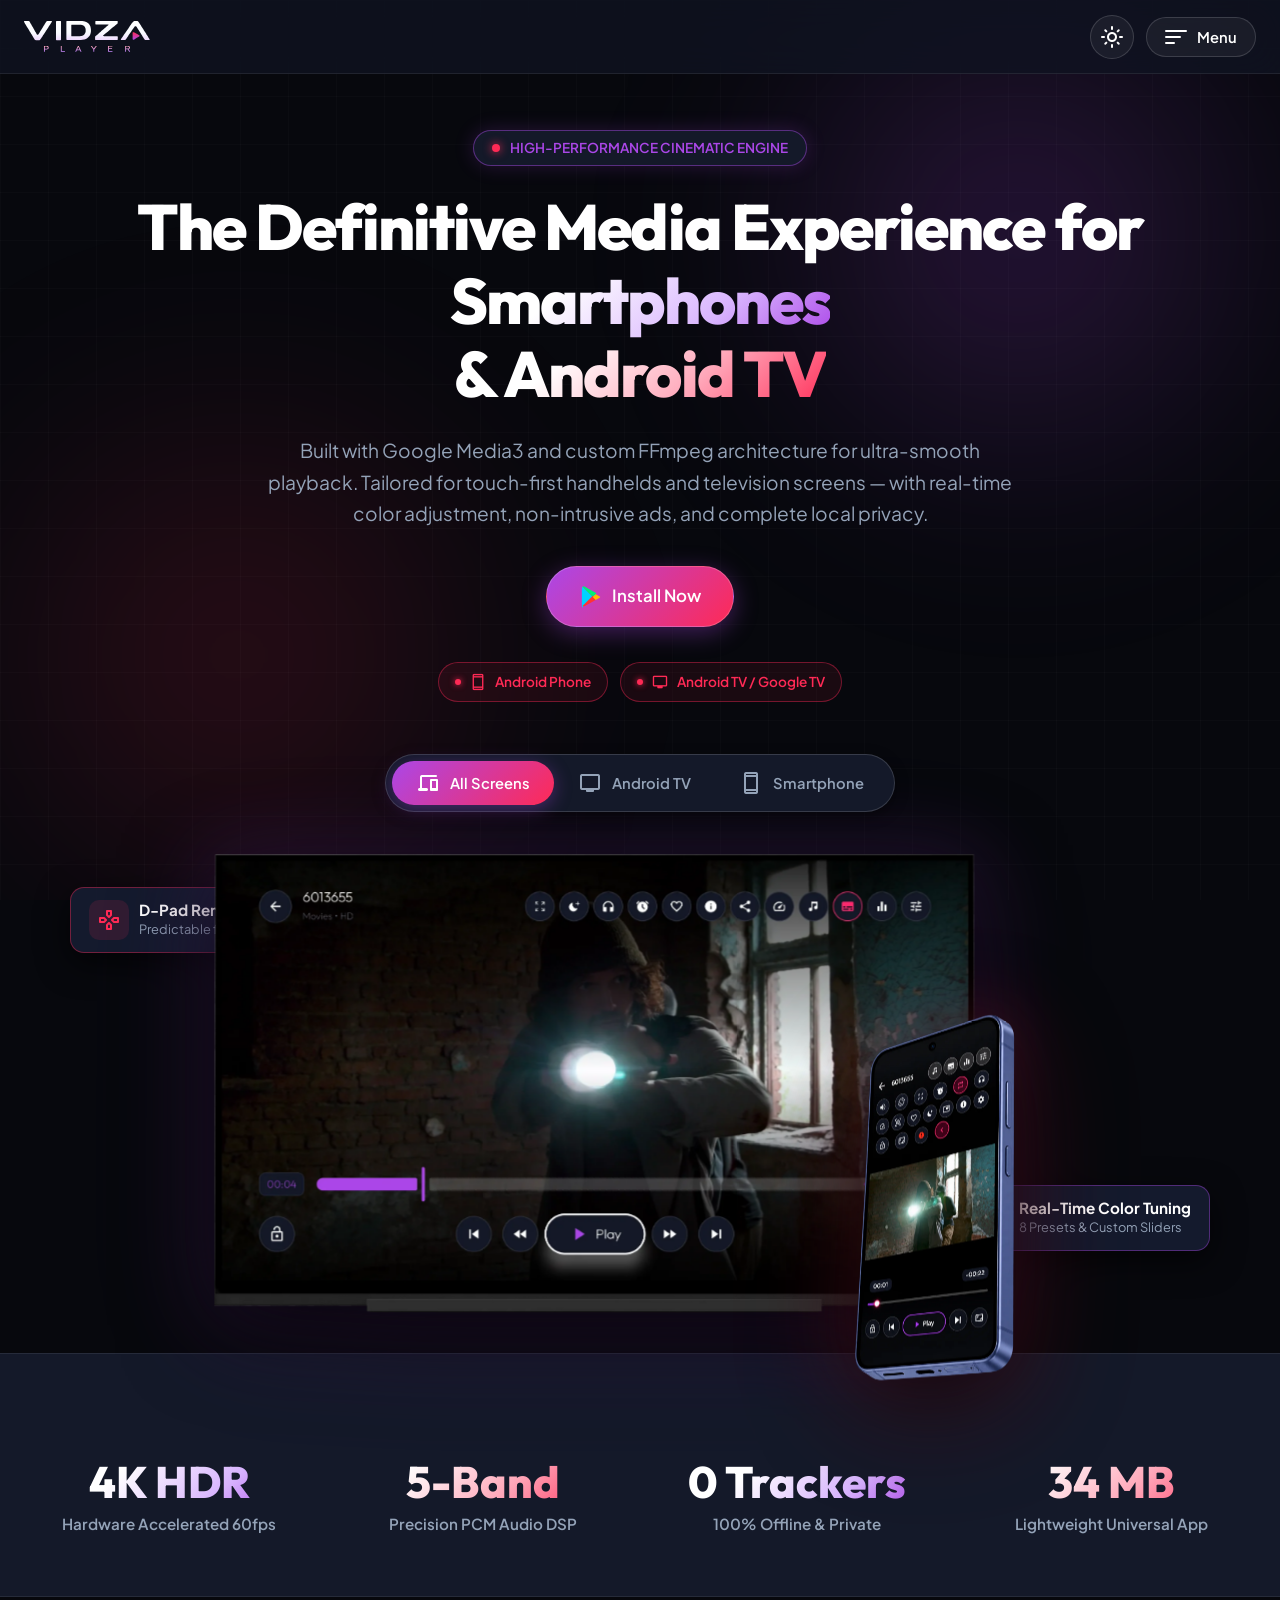
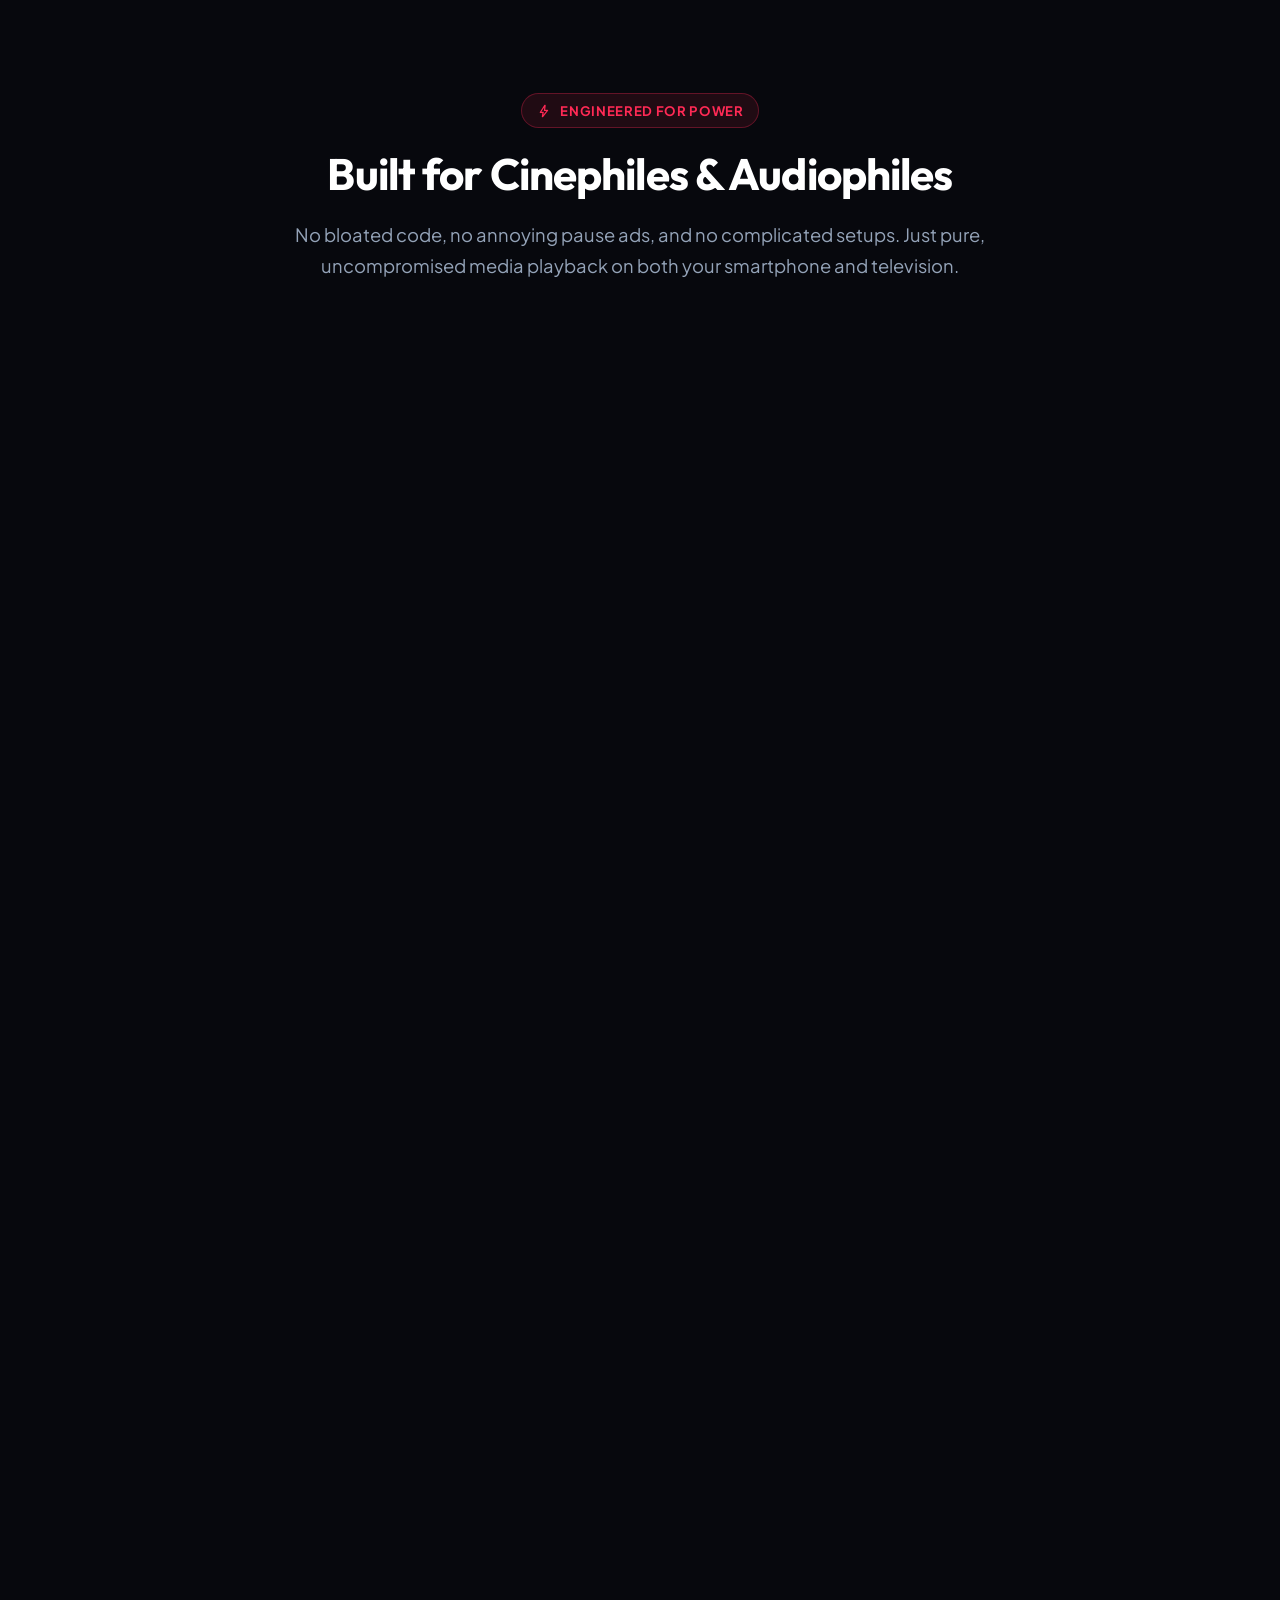
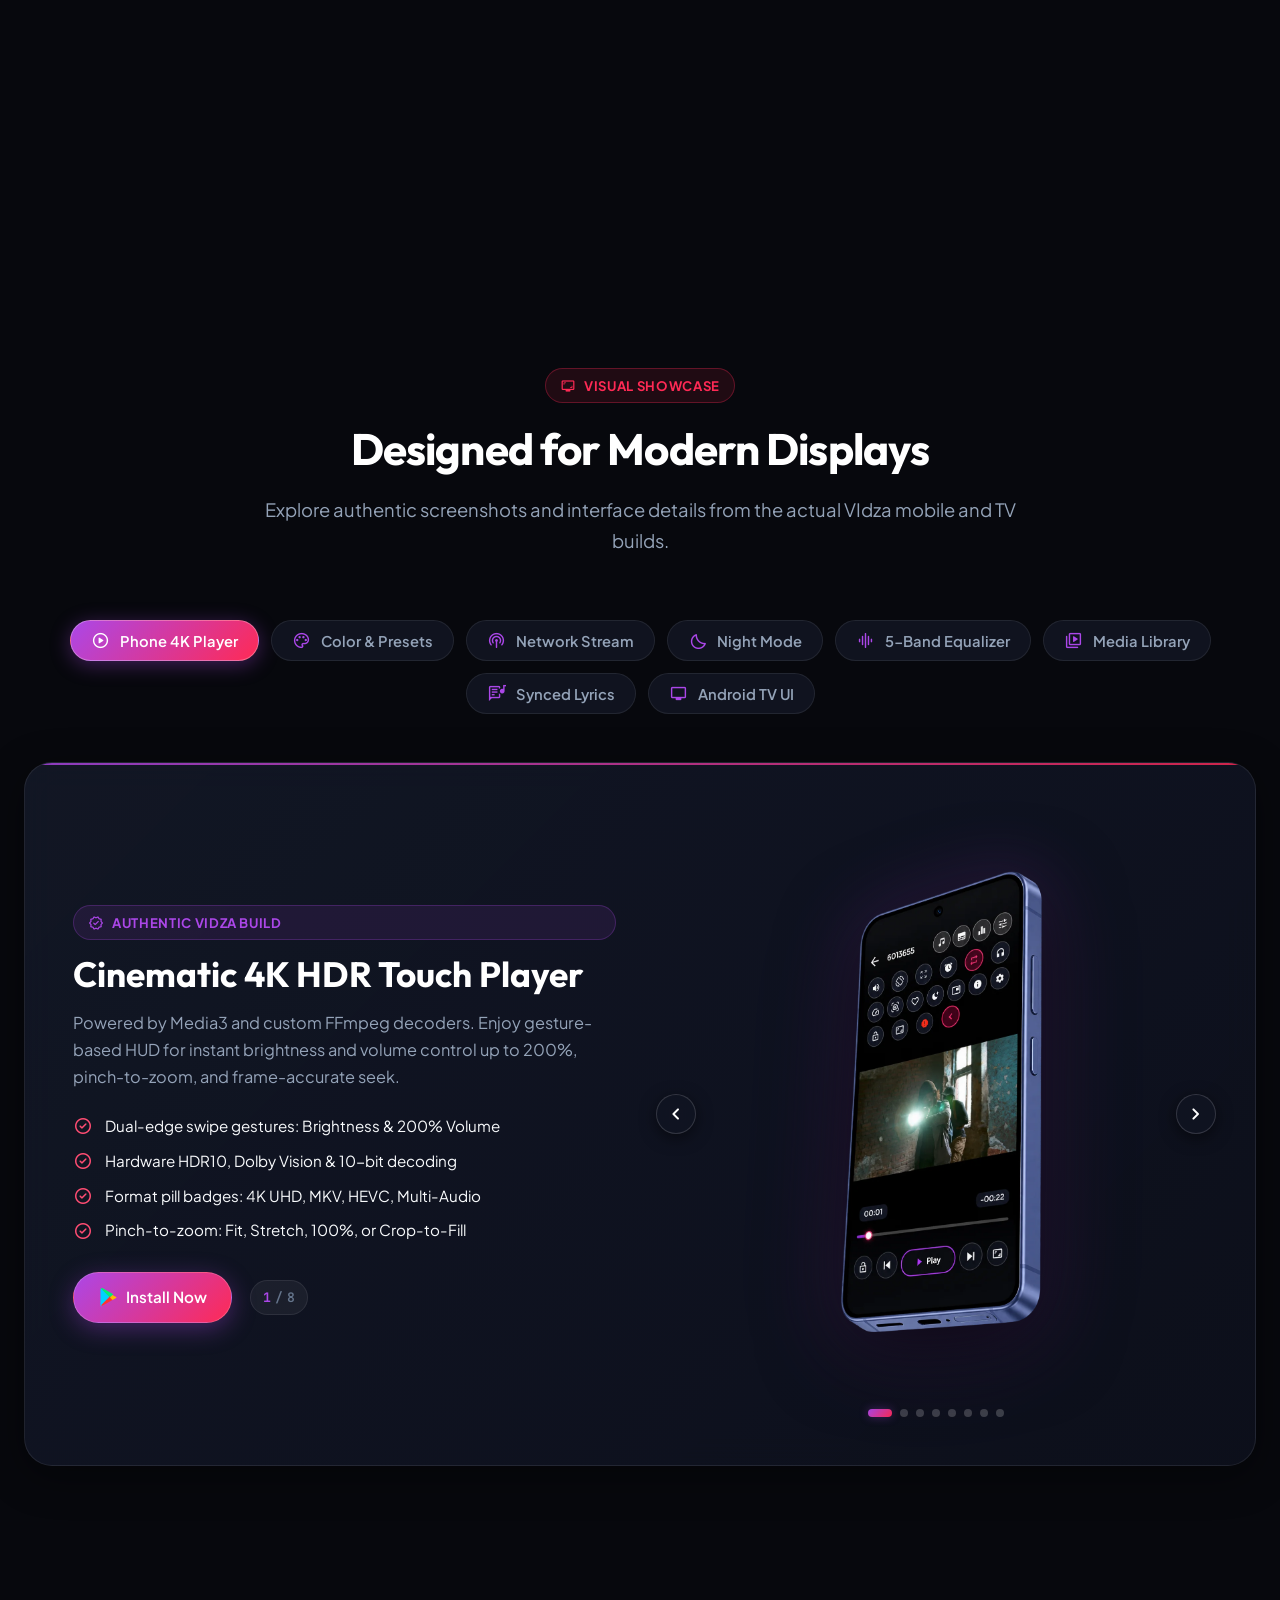
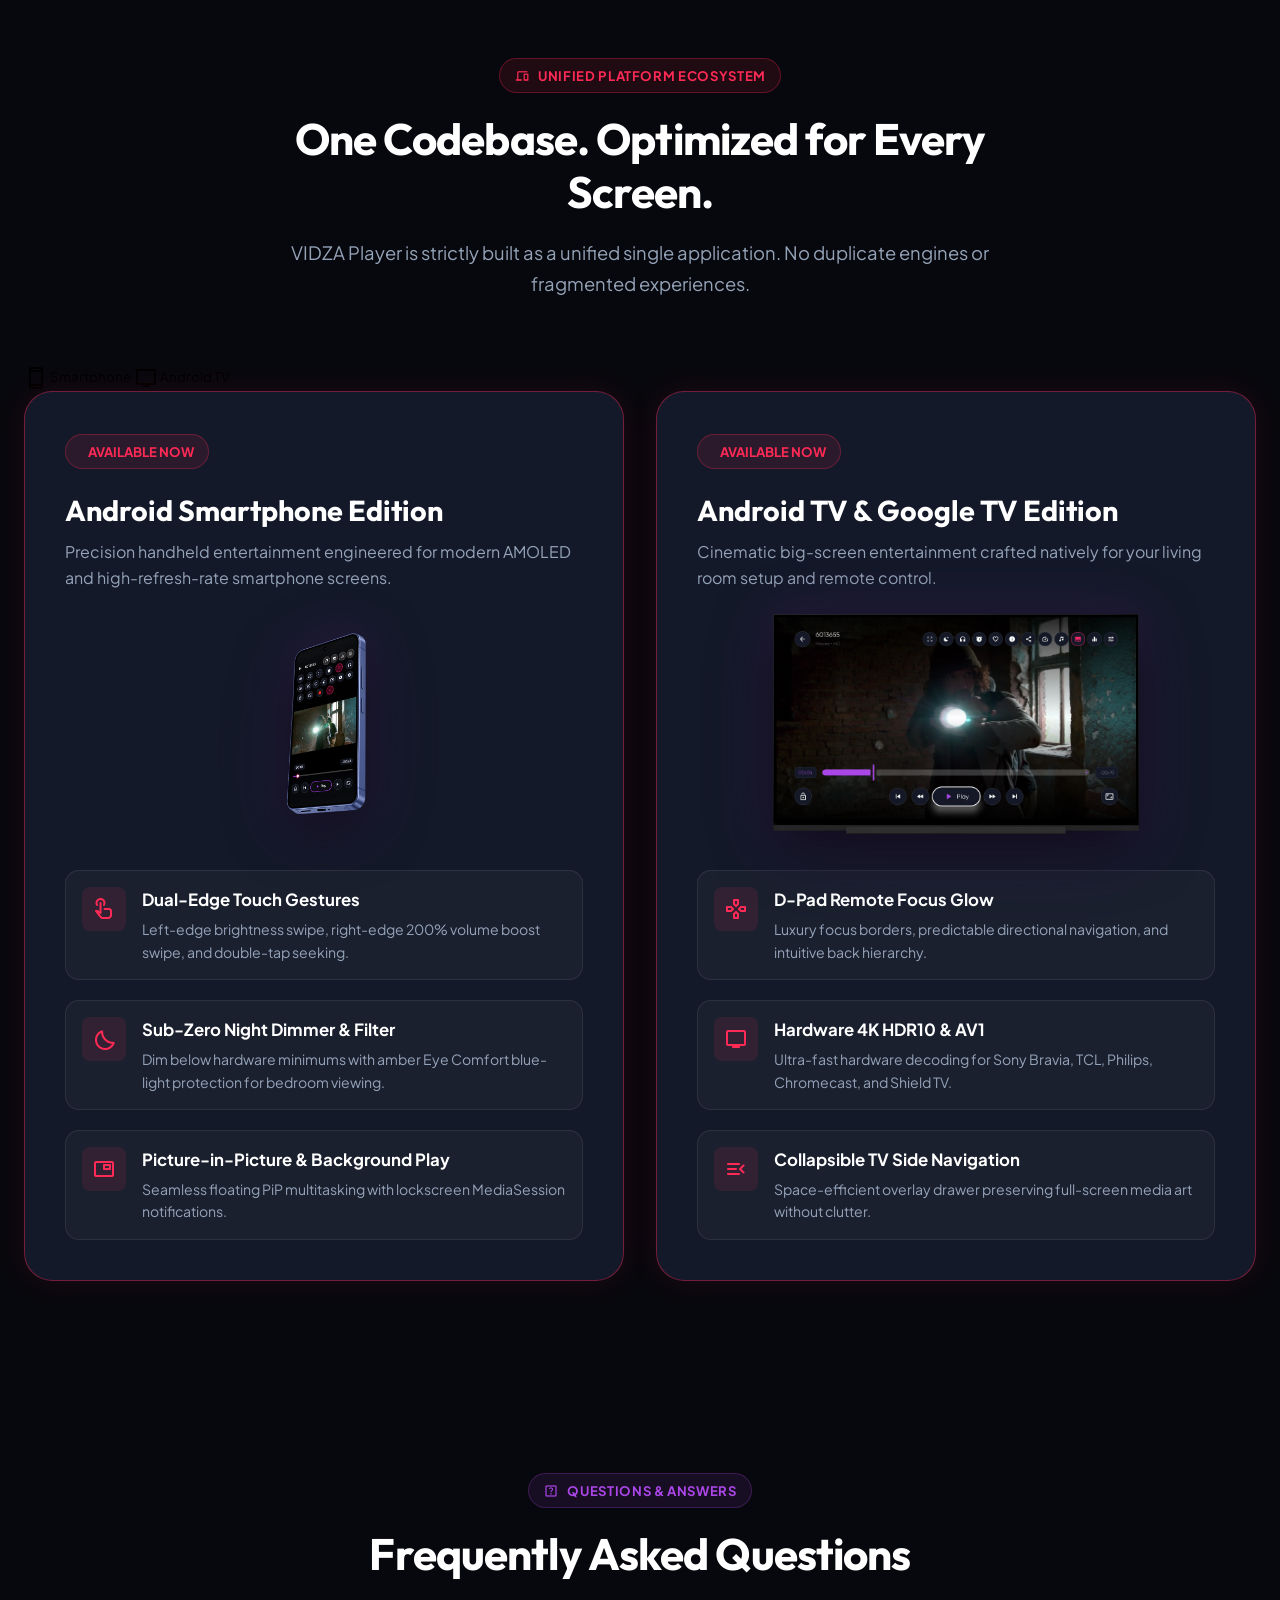
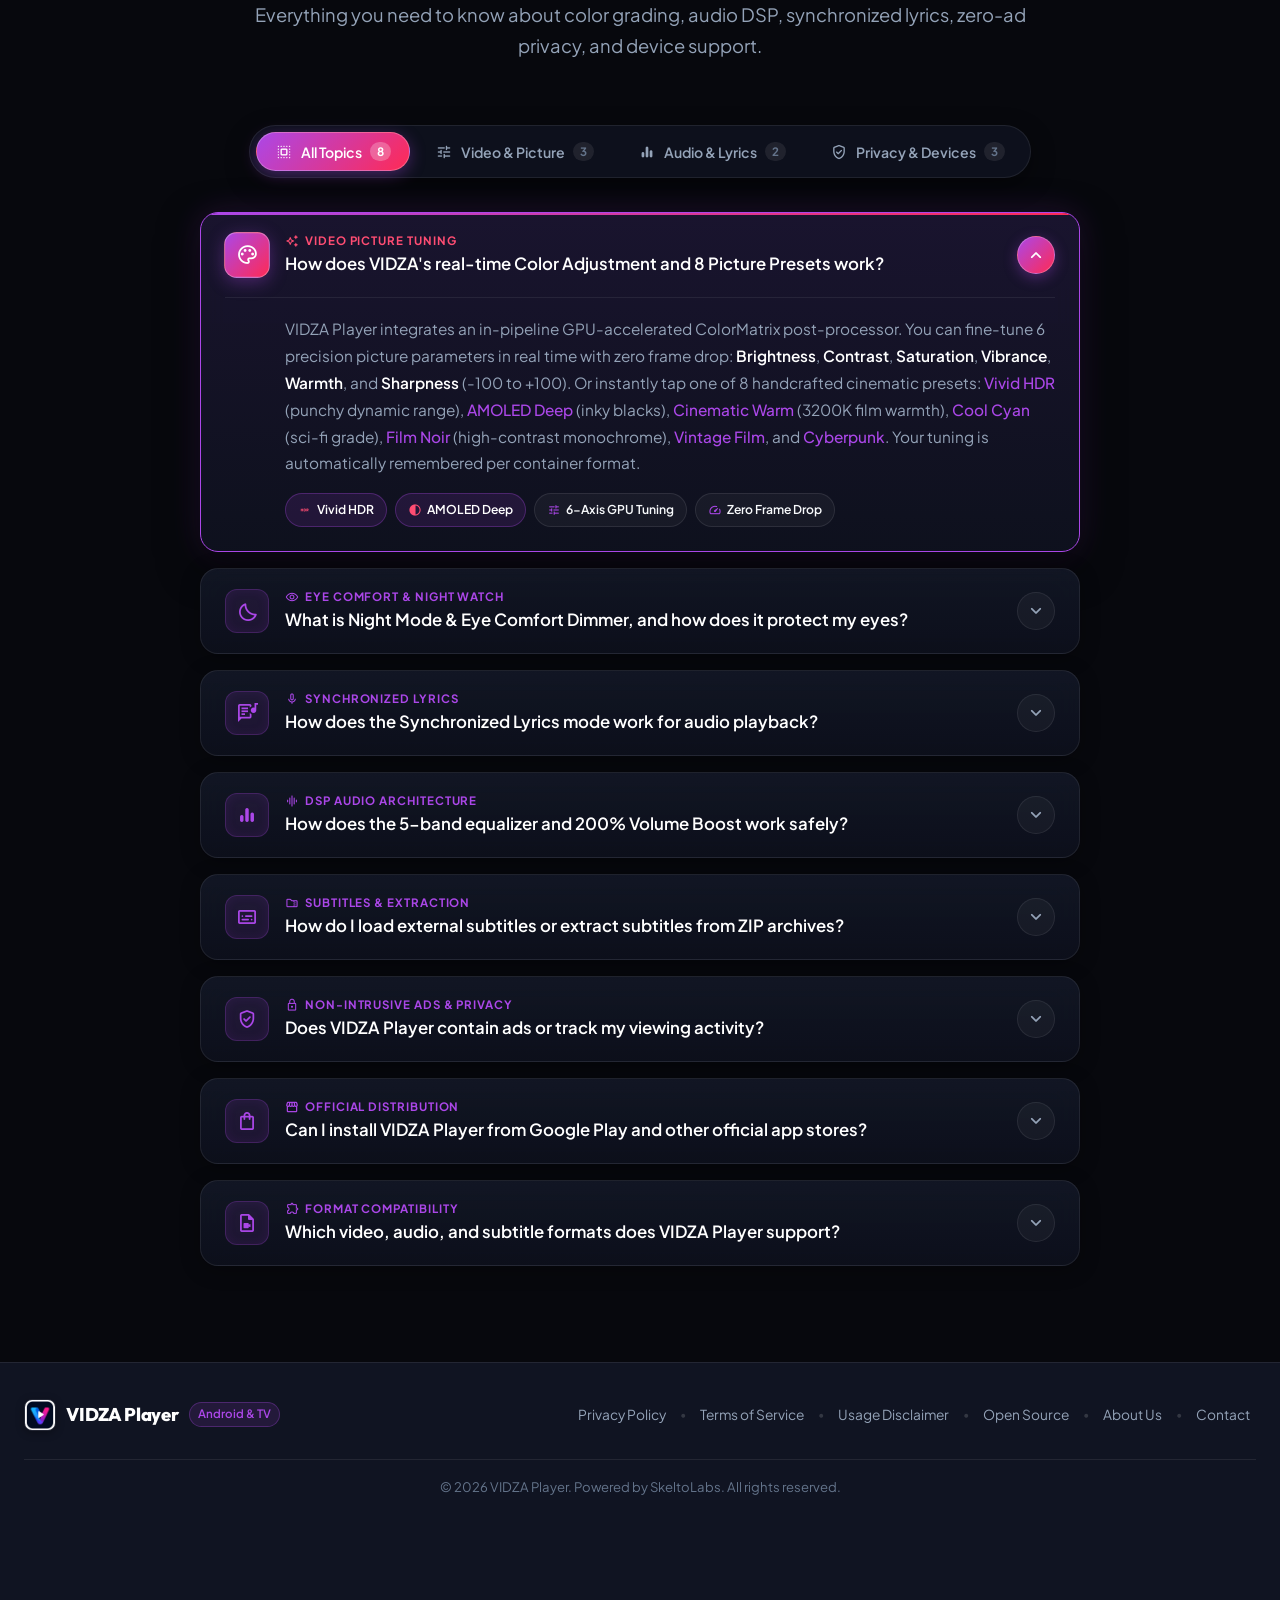
==== commit f43197a0: "Optimize PageSpeed: Convert 11MB images to WebP (-92% size), preload hero, defer scripts, and elimin" ====
--- a/index.html
+++ b/index.html
@@ -109,6 +109,9 @@
   <link rel="icon" type="image/png" href="assets/images/app_icon.png">
   <link rel="apple-touch-icon" href="assets/images/app_icon.png">
 
+  <!-- Preload Critical LCP Hero Image -->
+  <link rel="preload" as="image" href="assets/images/tv_preview.webp" type="image/webp" fetchpriority="high">
+
   <!-- Performance Preconnect -->
   <link rel="preconnect" href="https://fonts.googleapis.com">
   <link rel="preconnect" href="https://fonts.gstatic.com" crossorigin>
@@ -116,11 +119,12 @@
     href="https://fonts.googleapis.com/css2?family=Outfit:wght@400;500;600;700;800&family=Plus+Jakarta+Sans:wght@300;400;500;600;700;800&family=JetBrains+Mono:wght@400;500&display=swap"
     rel="stylesheet">
   <link rel="stylesheet"
-    href="https://fonts.googleapis.com/css2?family=Material+Symbols+Rounded:opsz,wght,FILL,GRAD@20..48,100..700,0..1,-50..200" />
+    href="https://fonts.googleapis.com/css2?family=Material+Symbols+Rounded:opsz,wght,FILL,GRAD@20..48,100..700,0..1,-50..200&display=swap" />
 
   <!-- Stylesheets -->
-  <link rel="stylesheet" href="css/animations.css?v=6.0">
-  <link rel="stylesheet" href="css/style.css?v=6.0">
+  <link rel="stylesheet" href="css/style.css?v=6.1">
+  <link rel="stylesheet" href="css/animations.css?v=6.1" media="print" onload="this.media='all'">
+  <noscript><link rel="stylesheet" href="css/animations.css?v=6.1"></noscript>
 
   <!-- Inline critical overrides — always fresh, guaranteed no-cache -->
   <style>
@@ -627,8 +631,8 @@
       <div class="stair-drawer-scroll-wrap">
         <div class="stair-drawer-header">
           <div style="display: flex; align-items: center; gap: 10px;">
-            <img src="assets/images/app_icon.png" alt="VIDZA Icon"
-              style="width: 38px; height: 38px; border-radius: 10px;">
+            <img src="assets/images/app_icon.webp" alt="VIDZA Icon"
+              style="width: 38px; height: 38px; border-radius: 10px;" width="38" height="38" loading="lazy" decoding="async">
             <div>
               <div
                 style="font-weight: 800; font-family: 'Outfit', sans-serif; font-size: 1.15rem; color: var(--text-white); letter-spacing: -0.01em;">
@@ -872,14 +876,15 @@
             <div class="hero-devices-canvas" id="heroDevicesCanvas">
               <!-- 1. Android TV Display (Now prominently visible) -->
               <div class="hero-tv-wrap" id="heroTvWrap">
-                <img src="assets/images/tv_preview.png"
-                  alt="VIDZA Player on Android TV with 4K continue watching and remote navigation" class="tv-screen-img">
+                <img src="assets/images/tv_preview.webp"
+                  alt="VIDZA Player on Android TV with 4K continue watching and remote navigation" class="tv-screen-img"
+                  width="1955" height="1177" fetchpriority="high" loading="eager" decoding="async">
               </div>
 
               <!-- 2. Smartphone Display (Foreground overlap) -->
               <div class="hero-phone-wrap" id="heroPhoneWrap">
-                <img src="assets/images/phone_player.png" alt="VIDZA Player Mobile Phone Gesture Interface"
-                  class="phone-screen-img">
+                <img src="assets/images/phone_player.webp" alt="VIDZA Player Mobile Phone Gesture Interface"
+                  class="phone-screen-img" width="941" height="1672" loading="eager" decoding="async">
               </div>
             </div>
 
@@ -1251,8 +1256,8 @@
               </button>
 
               <div class="showcase-preview-frame" id="showcasePreviewFrame" title="Tap to view fullscreen">
-                <img src="assets/images/phone_player.png" alt="VIDZA Player Screenshot" id="showcaseImg"
-                  class="showcase-screen-img">
+                <img src="assets/images/phone_player.webp" alt="VIDZA Player Screenshot" id="showcaseImg"
+                  class="showcase-screen-img" width="941" height="1672" loading="lazy" decoding="async">
               </div>
 
               <!-- Mobile Dot Pagination Indicators -->
@@ -1315,7 +1320,8 @@
             </p>
 
             <div class="device-card-preview-wrap">
-              <img src="assets/images/phone_player.png" alt="VIDZA Smartphone Interface" class="device-card-clean-img">
+              <img src="assets/images/phone_player.webp" alt="VIDZA Smartphone Interface" class="device-card-clean-img"
+                width="941" height="1672" loading="lazy" decoding="async">
             </div>
 
             <ul class="device-list-items">
@@ -1366,8 +1372,8 @@
             </p>
 
             <div class="device-card-preview-wrap">
-              <img src="assets/images/tv_preview.png" alt="VIDZA Android TV Interface"
-                class="device-card-clean-img tv-clean-img">
+              <img src="assets/images/tv_preview.webp" alt="VIDZA Android TV Interface"
+                class="device-card-clean-img tv-clean-img" width="1955" height="1177" loading="lazy" decoding="async">
             </div>
 
             <ul class="device-list-items">
@@ -1812,7 +1818,8 @@
     <div class="container">
       <div class="footer-bottom-bar">
         <div class="footer-logo-row">
-          <img src="assets/images/app_icon.png" alt="VIDZA Player Icon" class="footer-brand-icon">
+          <img src="assets/images/app_icon.webp" alt="VIDZA Player Icon" class="footer-brand-icon"
+            width="44" height="44" loading="lazy" decoding="async">
           <span class="footer-brand-name">VIDZA Player</span>
           <span class="footer-brand-badge">Android & TV</span>
         </div>
@@ -1843,8 +1850,8 @@
   </footer>
 
   <!-- Scripts -->
-  <script src="js/scroll-effects.js?v=6.0"></script>
-  <script src="js/main.js?v=6.0"></script>
+  <script src="js/scroll-effects.js?v=6.1" defer></script>
+  <script src="js/main.js?v=6.1" defer></script>
 </body>
 
 </html>
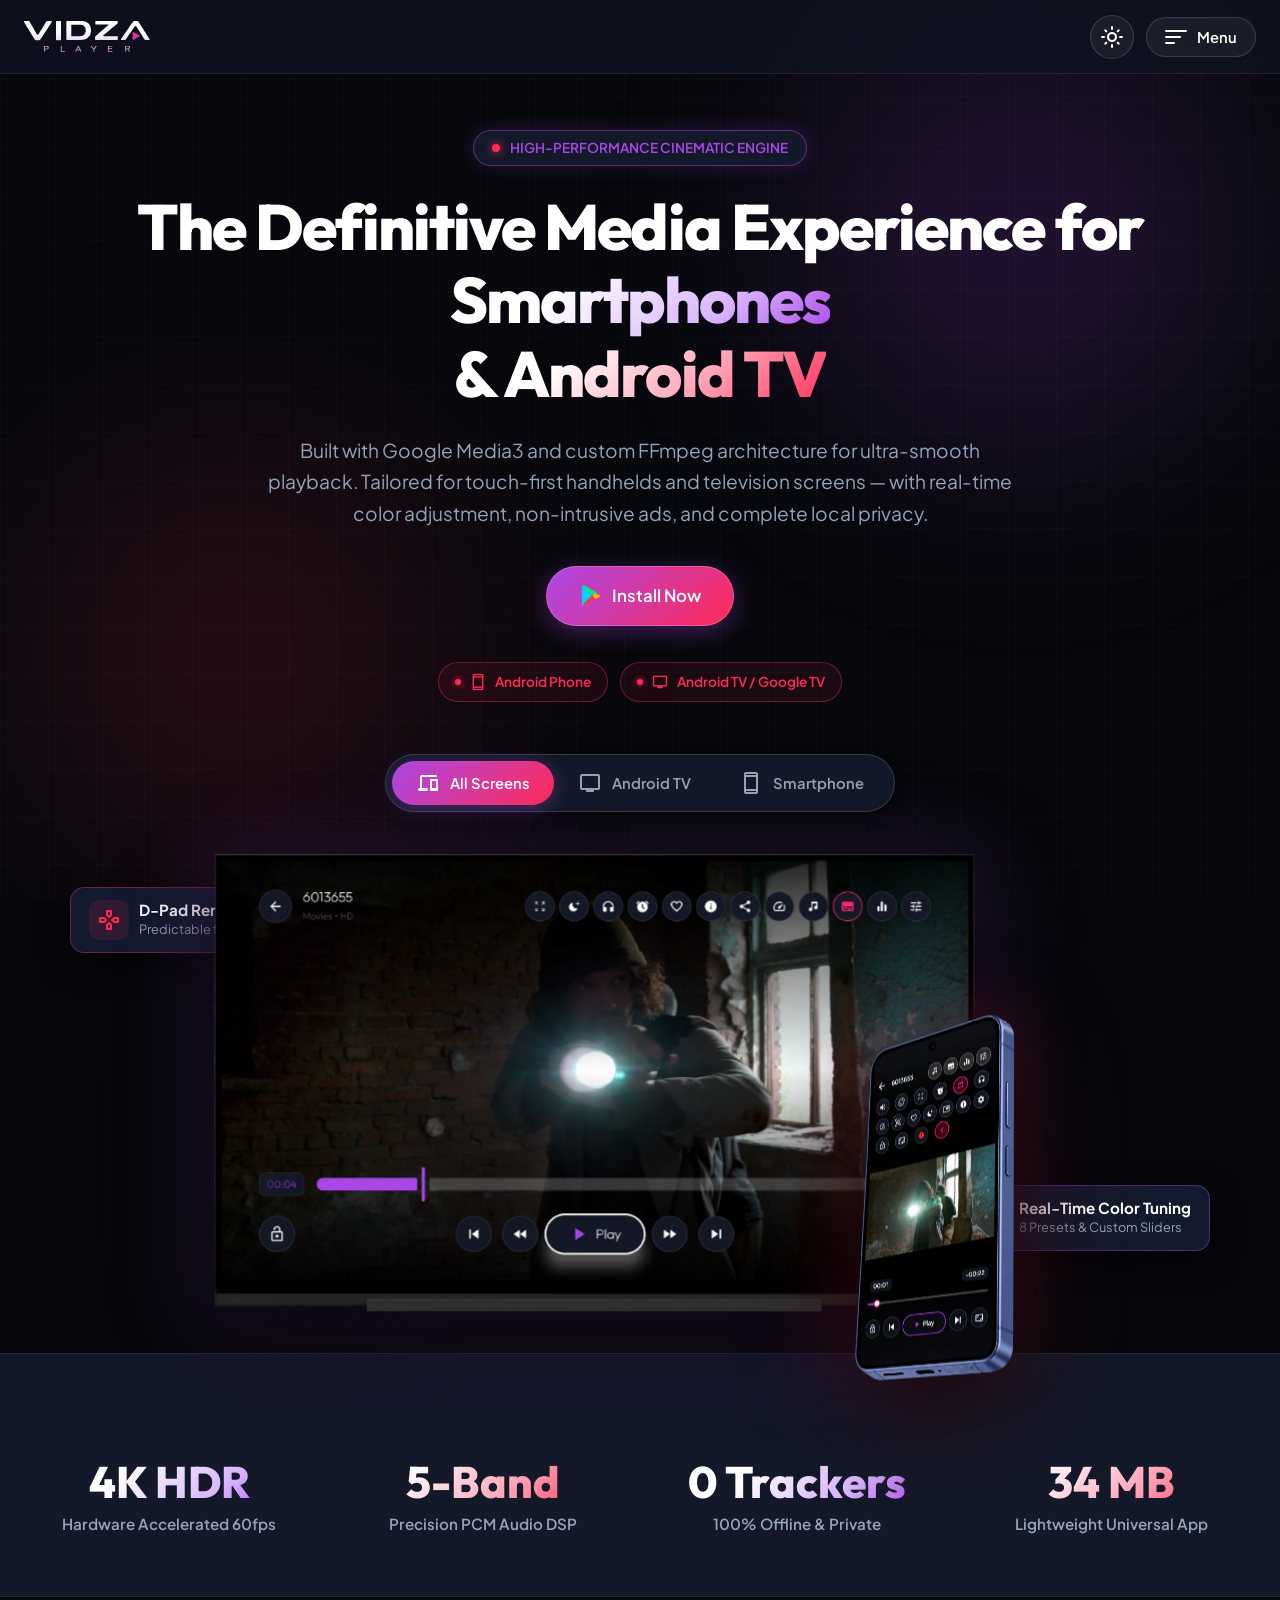
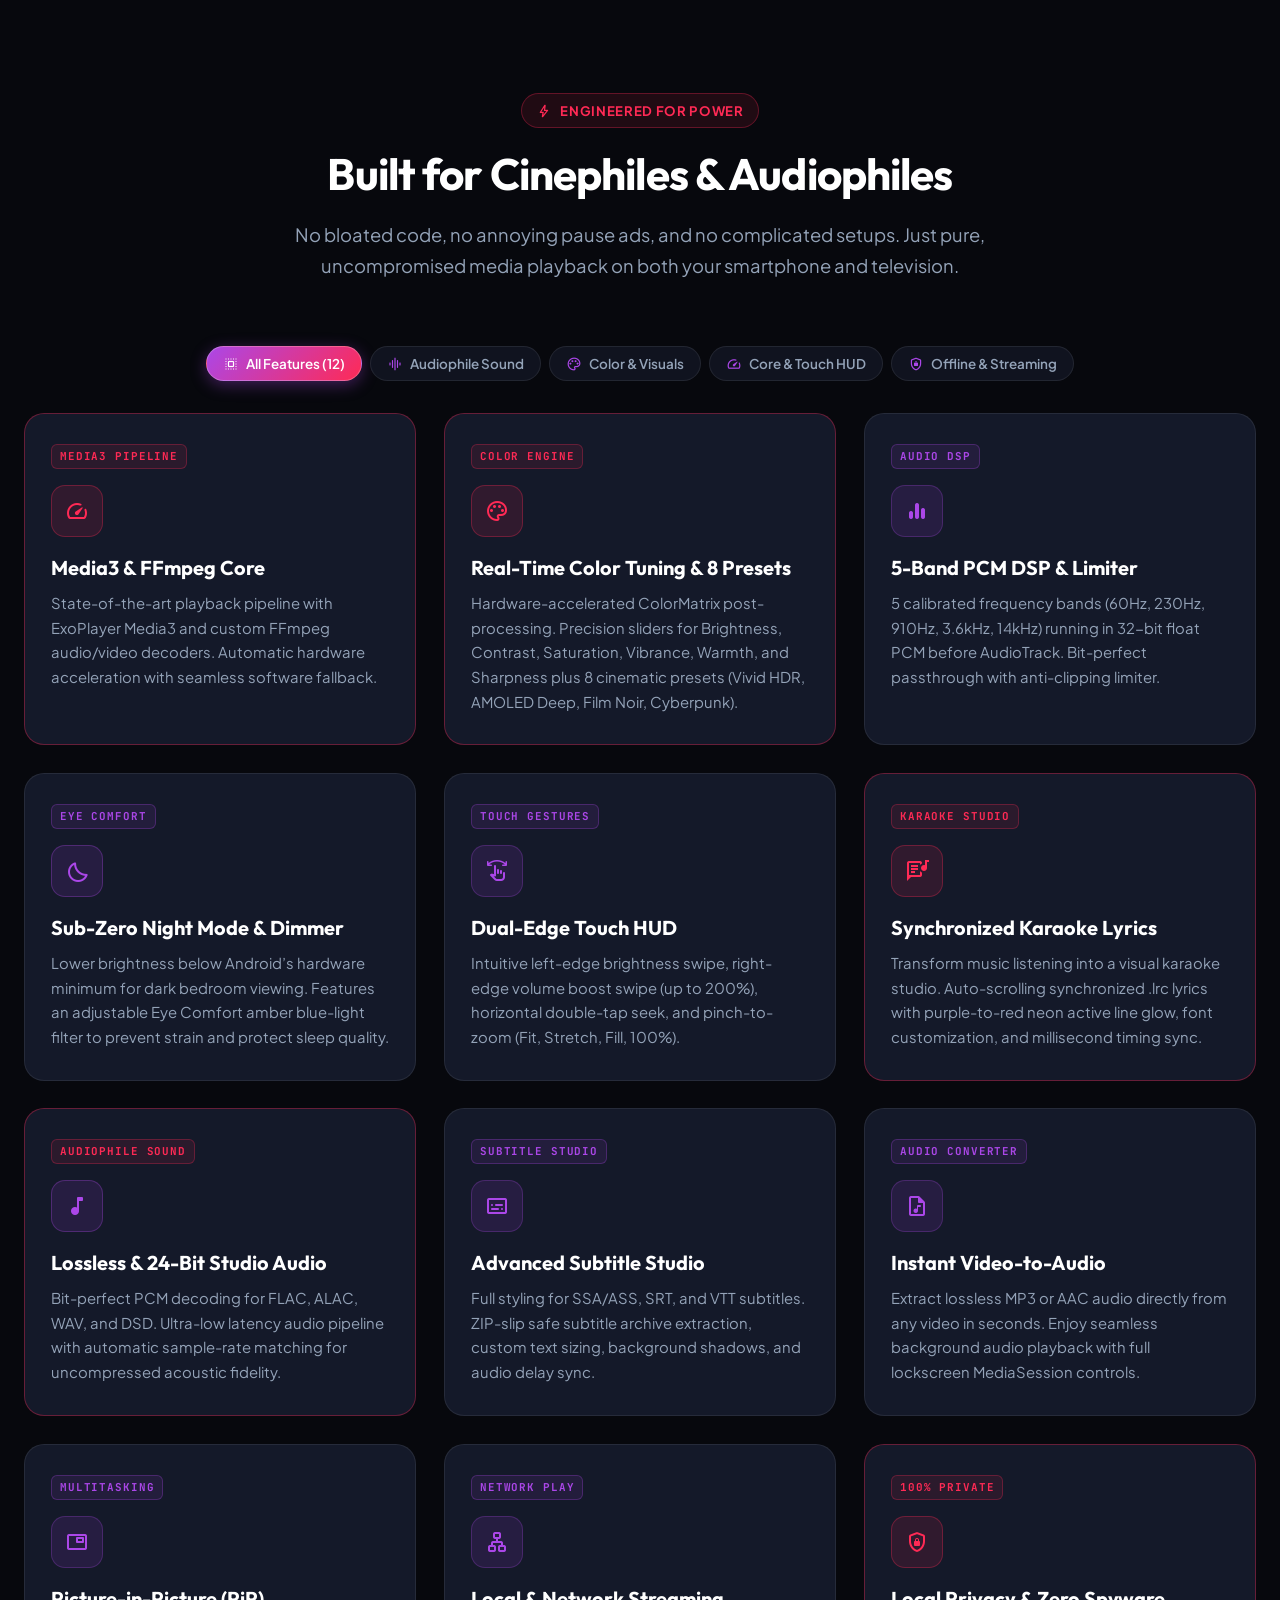
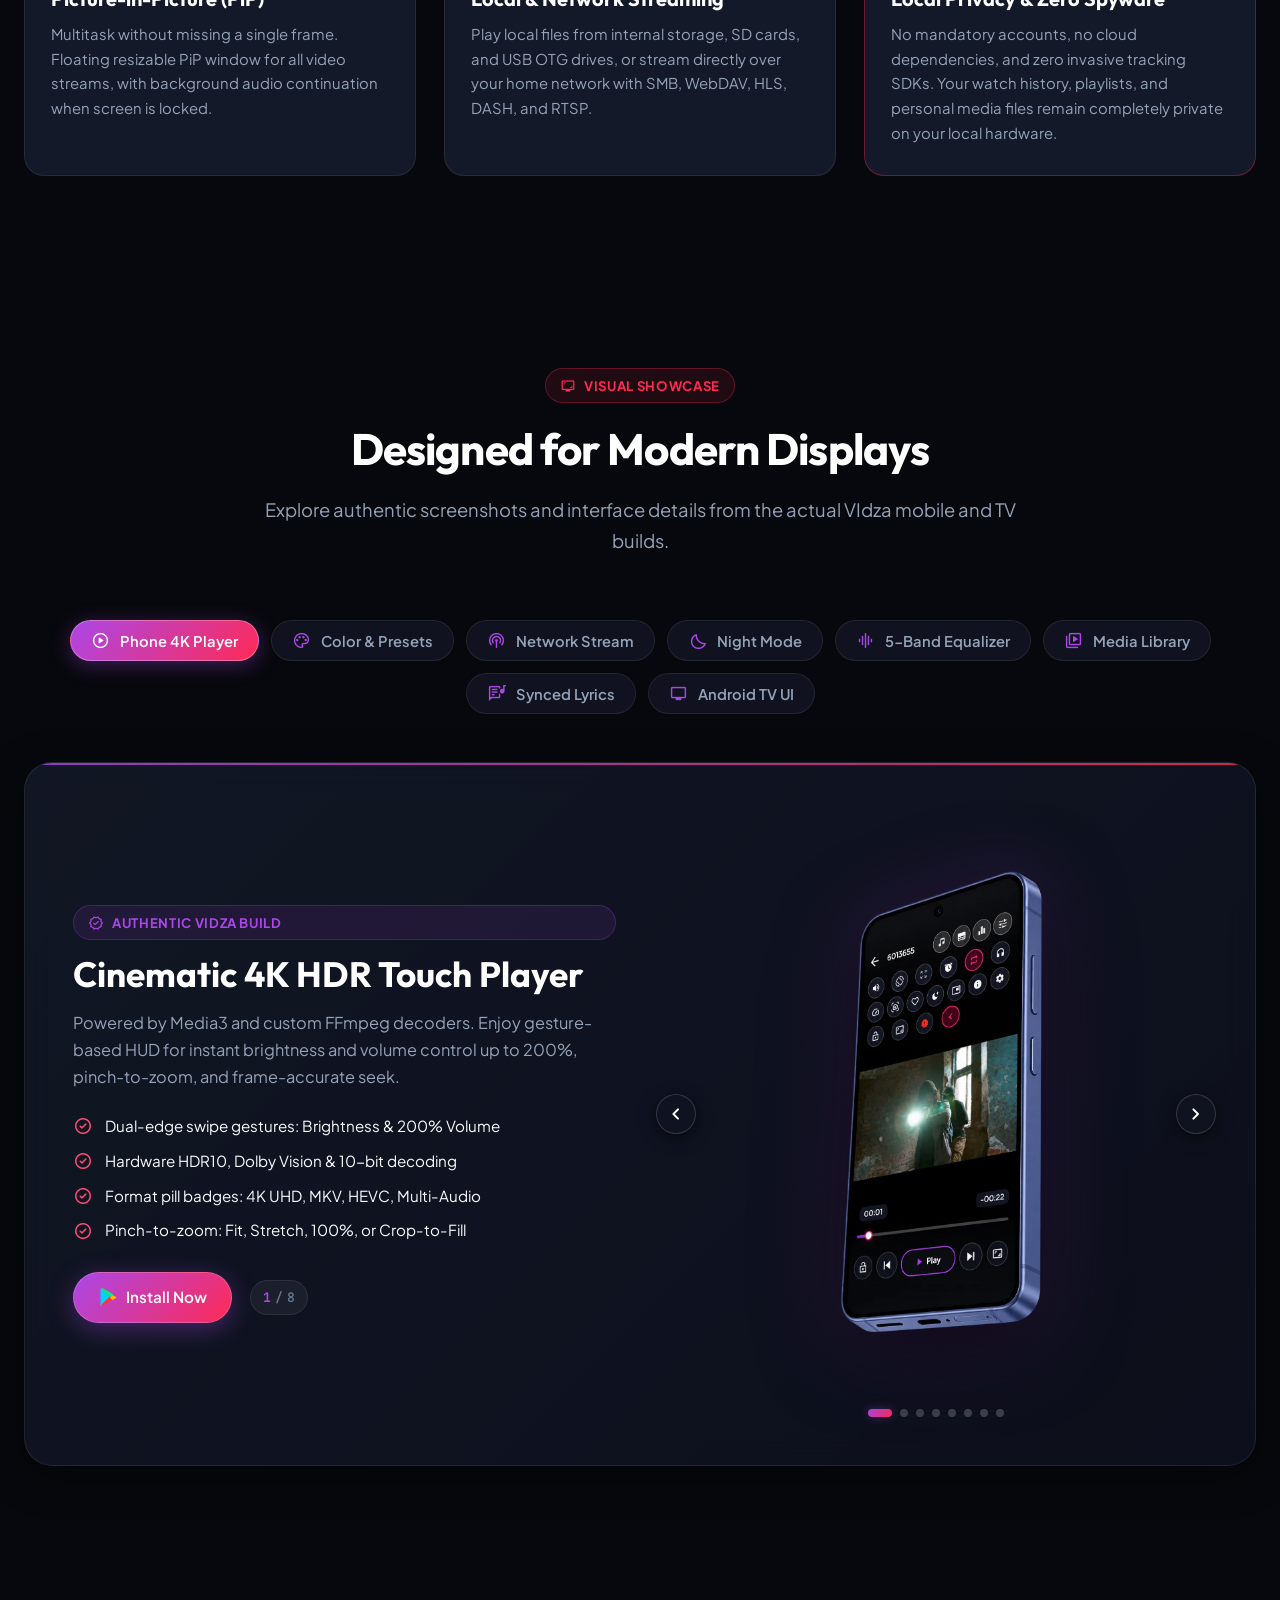
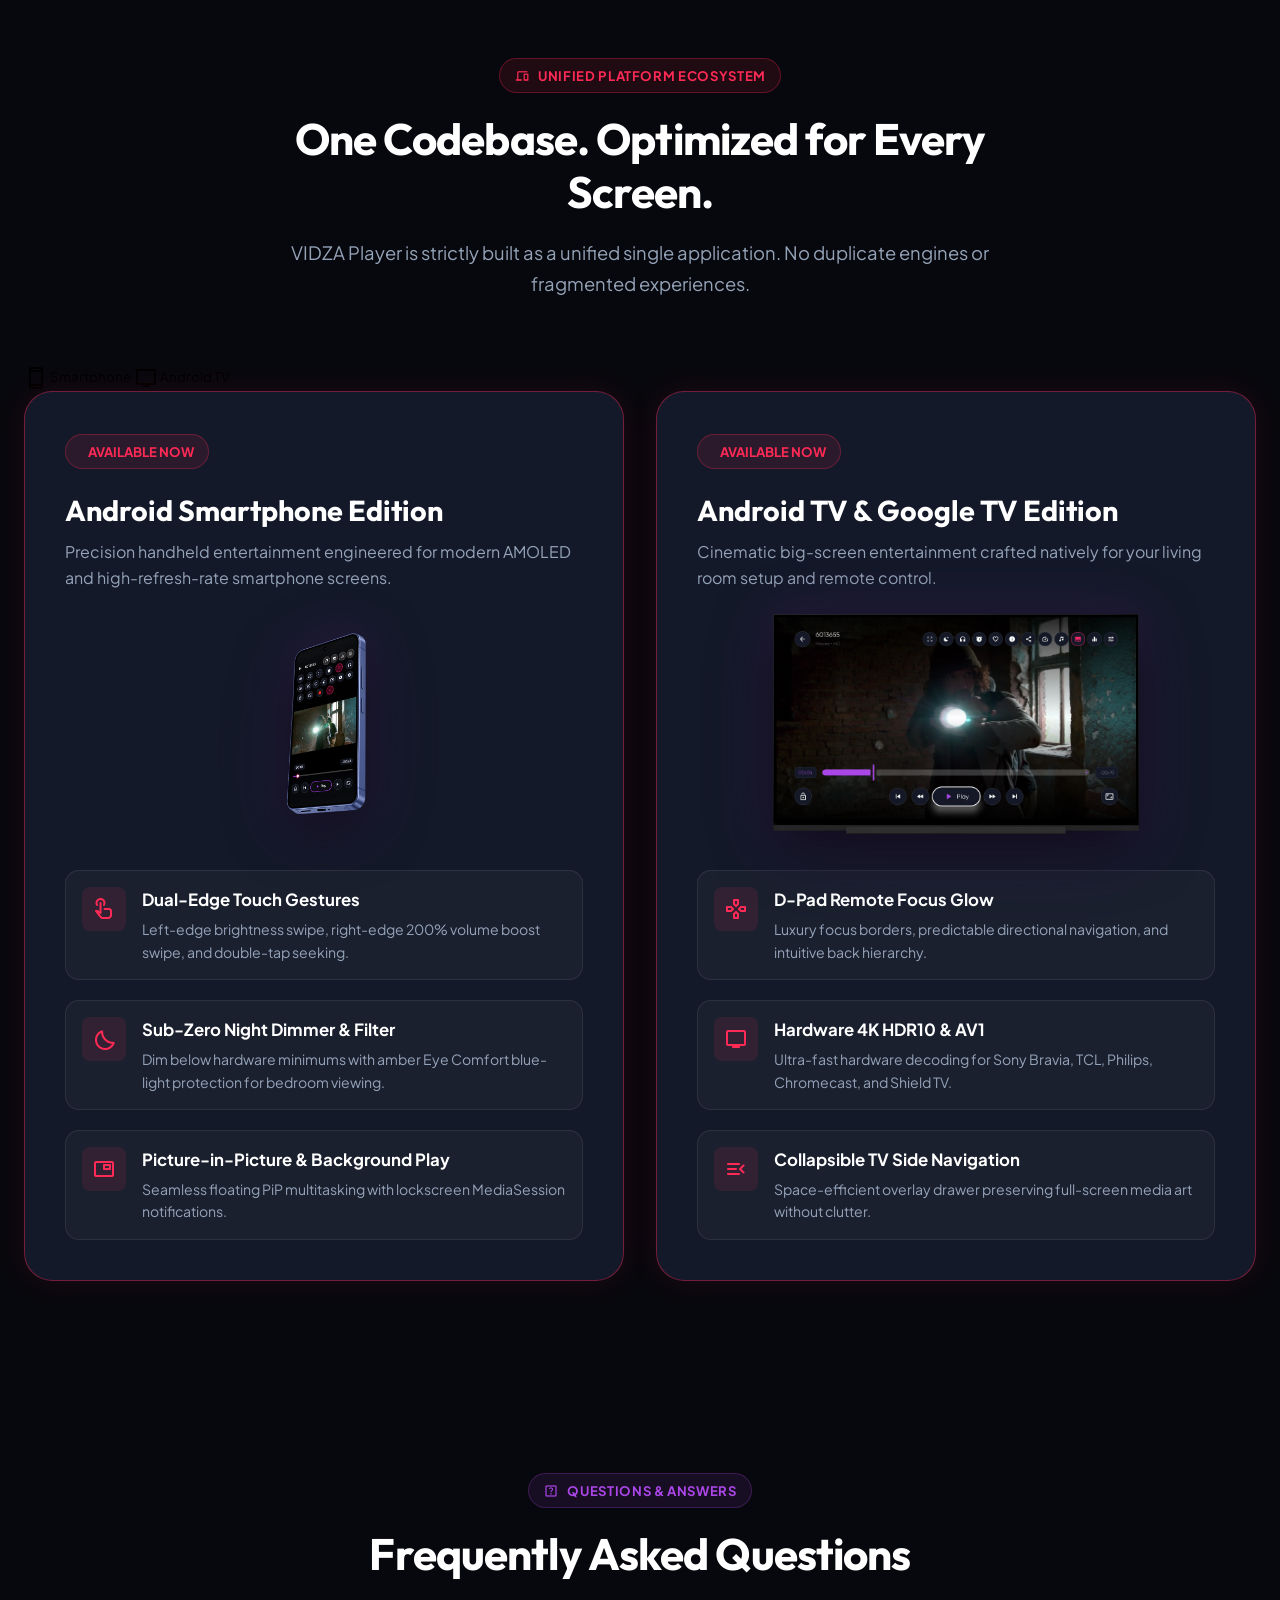
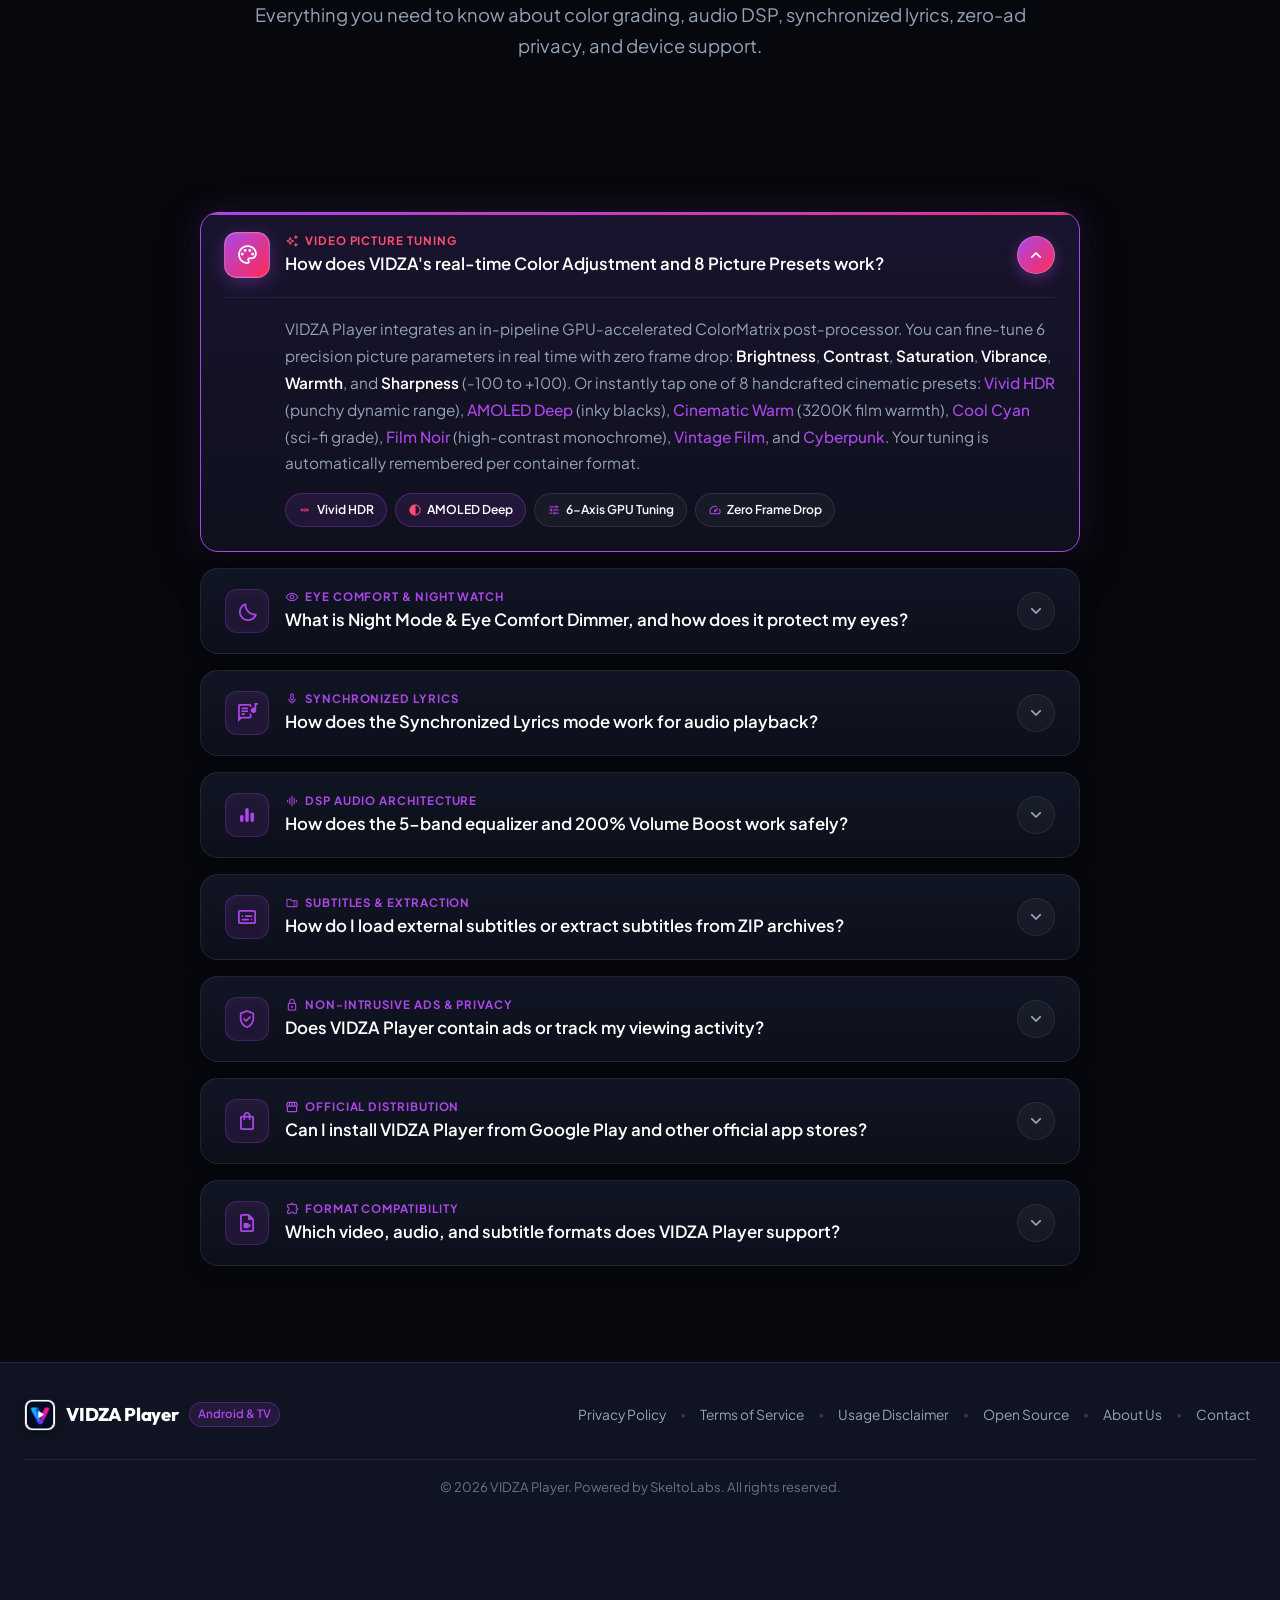
==== commit b2f1fd14: "Eliminate FCP delay: remove render-blocking @import, load Google Fonts asynchronously, and ensure he" ====
--- a/index.html
+++ b/index.html
@@ -115,11 +115,17 @@
   <!-- Performance Preconnect -->
   <link rel="preconnect" href="https://fonts.googleapis.com">
   <link rel="preconnect" href="https://fonts.gstatic.com" crossorigin>
-  <link
-    href="https://fonts.googleapis.com/css2?family=Outfit:wght@400;500;600;700;800&family=Plus+Jakarta+Sans:wght@300;400;500;600;700;800&family=JetBrains+Mono:wght@400;500&display=swap"
-    rel="stylesheet">
-  <link rel="stylesheet"
-    href="https://fonts.googleapis.com/css2?family=Material+Symbols+Rounded:opsz,wght,FILL,GRAD@20..48,100..700,0..1,-50..200&display=swap" />
+  <!-- Asynchronous Non-Render-Blocking Google Fonts -->
+  <link rel="preload" as="style" href="https://fonts.googleapis.com/css2?family=Outfit:wght@500;600;700;800&family=Plus+Jakarta+Sans:wght@400;500;600;700&family=JetBrains+Mono:wght@400;500&display=swap">
+  <link rel="stylesheet" href="https://fonts.googleapis.com/css2?family=Outfit:wght@500;600;700;800&family=Plus+Jakarta+Sans:wght@400;500;600;700&family=JetBrains+Mono:wght@400;500&display=swap" media="print" onload="this.media='all'">
+  <noscript>
+    <link rel="stylesheet" href="https://fonts.googleapis.com/css2?family=Outfit:wght@500;600;700;800&family=Plus+Jakarta+Sans:wght@400;500;600;700&family=JetBrains+Mono:wght@400;500&display=swap">
+  </noscript>
+  <link rel="preload" as="style" href="https://fonts.googleapis.com/css2?family=Material+Symbols+Rounded:opsz,wght,FILL,GRAD@20..48,100..700,0..1,-50..200&display=swap">
+  <link rel="stylesheet" href="https://fonts.googleapis.com/css2?family=Material+Symbols+Rounded:opsz,wght,FILL,GRAD@20..48,100..700,0..1,-50..200&display=swap" media="print" onload="this.media='all'">
+  <noscript>
+    <link rel="stylesheet" href="https://fonts.googleapis.com/css2?family=Material+Symbols+Rounded:opsz,wght,FILL,GRAD@20..48,100..700,0..1,-50..200&display=swap">
+  </noscript>
 
   <!-- Stylesheets -->
   <link rel="stylesheet" href="css/style.css?v=6.1">
@@ -813,20 +819,20 @@
         </div>
 
         <!-- Headline -->
-        <h1 class="hero-headline reveal-init delay-1">
+        <h1 class="hero-headline">
           The Definitive Media Experience for <span class="gradient-text-purple">Smartphones</span><br>
           & <span class="gradient-text-red">Android TV</span>
         </h1>
 
         <!-- Subtitle -->
-        <p class="hero-subtitle reveal-init delay-2">
+        <p class="hero-subtitle">
           Built with Google Media3 and custom FFmpeg architecture for ultra-smooth playback. Tailored for touch-first
           handhelds and television screens — with real-time color adjustment, non-intrusive ads, and complete local
           privacy.
         </p>
 
         <!-- CTA Buttons (Direct Google Play Store Link) -->
-        <div class="hero-cta-group reveal-init delay-3">
+        <div class="hero-cta-group">
           <a href="https://play.google.com/store/apps/details?id=com.skeltolabs.vidza" target="_blank" rel="noopener noreferrer" class="btn btn-primary btn-lg" style="gap: 10px;">
             <svg viewBox="0 0 24 24" width="23" height="23" fill="none" style="flex-shrink: 0;">
               <path d="M3.6 1.8L14.4 12.6L3.6 23.4C3.2 23 3 22.4 3 21.6V3.6C3 2.8 3.2 2.2 3.6 1.8Z" fill="#00D2FF"/>
@@ -839,7 +845,7 @@
         </div>
 
         <!-- Current Devices Availability Strip -->
-        <div class="hero-devices-row reveal-init delay-4">
+        <div class="hero-devices-row">
           <div class="platform-chip active">
             <span class="status-dot"></span>
             <span class="material-symbols-rounded" style="font-size: 18px;">smartphone</span>
@@ -853,7 +859,7 @@
         </div>
 
         <!-- Interactive Device Switcher Tabs -->
-        <div class="reveal-init delay-4 hero-device-toggle-wrap" id="heroDeviceToggleWrap">
+        <div class="hero-device-toggle-wrap" id="heroDeviceToggleWrap">
           <div class="device-toggle-container">
             <button class="device-tab-btn active" data-device="both" id="tabBoth">
               <span class="material-symbols-rounded">devices</span>
@@ -871,7 +877,7 @@
         </div>
 
         <!-- Device Stage (Clean TV & Phone Displays with Soft Silhouette Shadow) -->
-        <div class="hero-stage reveal-init delay-5" id="heroStage">
+        <div class="hero-stage" id="heroStage">
           <div class="hero-devices-showcase view-both" id="heroDevicesShowcase">
             <div class="hero-devices-canvas" id="heroDevicesCanvas">
               <!-- 1. Android TV Display (Now prominently visible) -->
--- a/css/style.css
+++ b/css/style.css
@@ -2,8 +2,6 @@
    VIDZA PLAYER — MODERN CINEMATIC DESIGN SYSTEM
    Strictly Purple & Vivid Red Palette • Light & Dark Mode • Zero Emojis
    ========================================================================== */
-
-@import url('https://fonts.googleapis.com/css2?family=Plus+Jakarta+Sans:wght@300;400;500;600;700;800&family=Outfit:wght@400;500;600;700;800&family=JetBrains+Mono:wght@400;500&display=swap');
 
 :root {
   /* Surface Colors — Dark Obsidian (Default) */
--- a/css/animations.css
+++ b/css/animations.css
@@ -22,6 +22,20 @@
   filter: blur(0) !important;
 }
 
+/* Crucial Performance: Above-the-fold Hero is always instantly visible */
+.hero .reveal-init,
+#hero .reveal-init,
+.hero-stage,
+.hero-headline,
+.hero-subtitle,
+.hero-cta-group,
+.hero-devices-row {
+  opacity: 1 !important;
+  transform: none !important;
+  filter: none !important;
+  transition: none !important;
+}
+
 /* Stagger delays for natural cascading flow */
 .delay-1 { transition-delay: 0.08s; }
 .delay-2 { transition-delay: 0.16s; }
--- a/css/animations.css
+++ b/css/animations.css
@@ -22,6 +22,20 @@
   filter: blur(0) !important;
 }
 
+/* Crucial Performance: Above-the-fold Hero is always instantly visible */
+.hero .reveal-init,
+#hero .reveal-init,
+.hero-stage,
+.hero-headline,
+.hero-subtitle,
+.hero-cta-group,
+.hero-devices-row {
+  opacity: 1 !important;
+  transform: none !important;
+  filter: none !important;
+  transition: none !important;
+}
+
 /* Stagger delays for natural cascading flow */
 .delay-1 { transition-delay: 0.08s; }
 .delay-2 { transition-delay: 0.16s; }
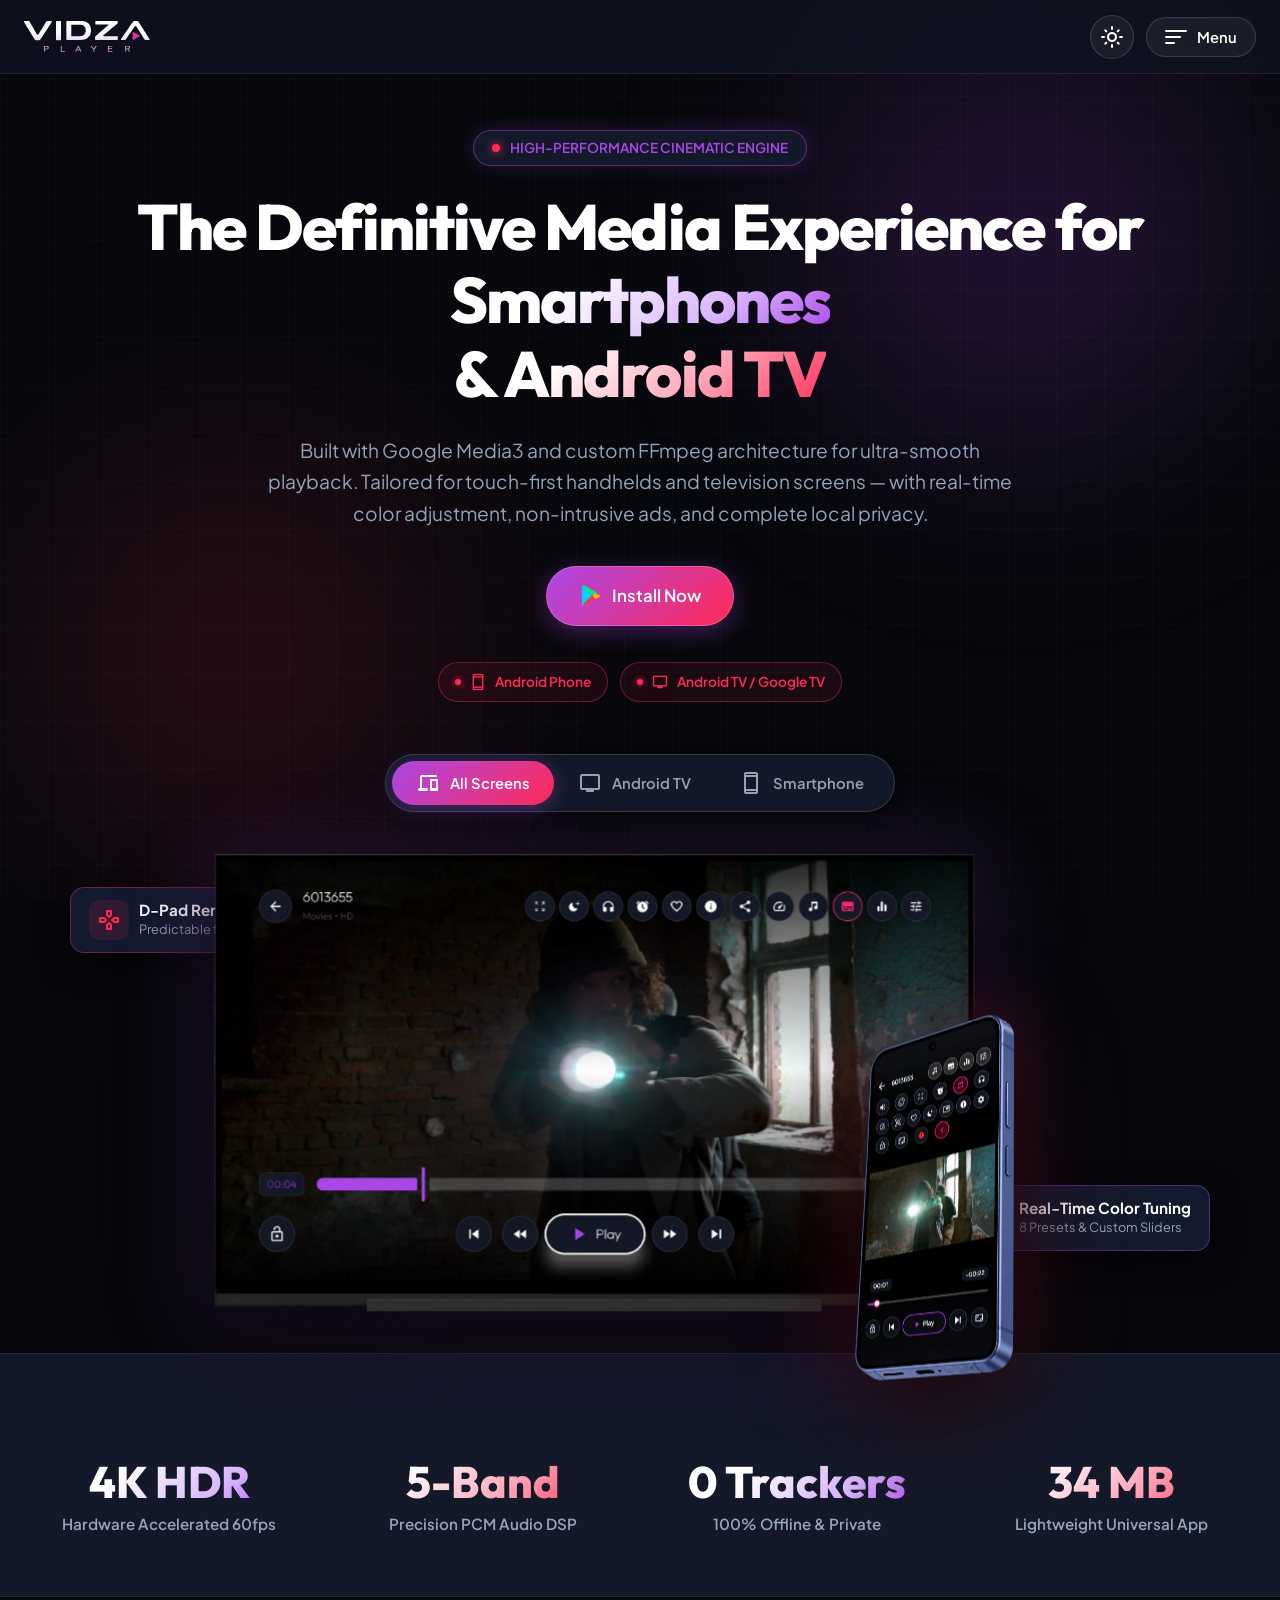
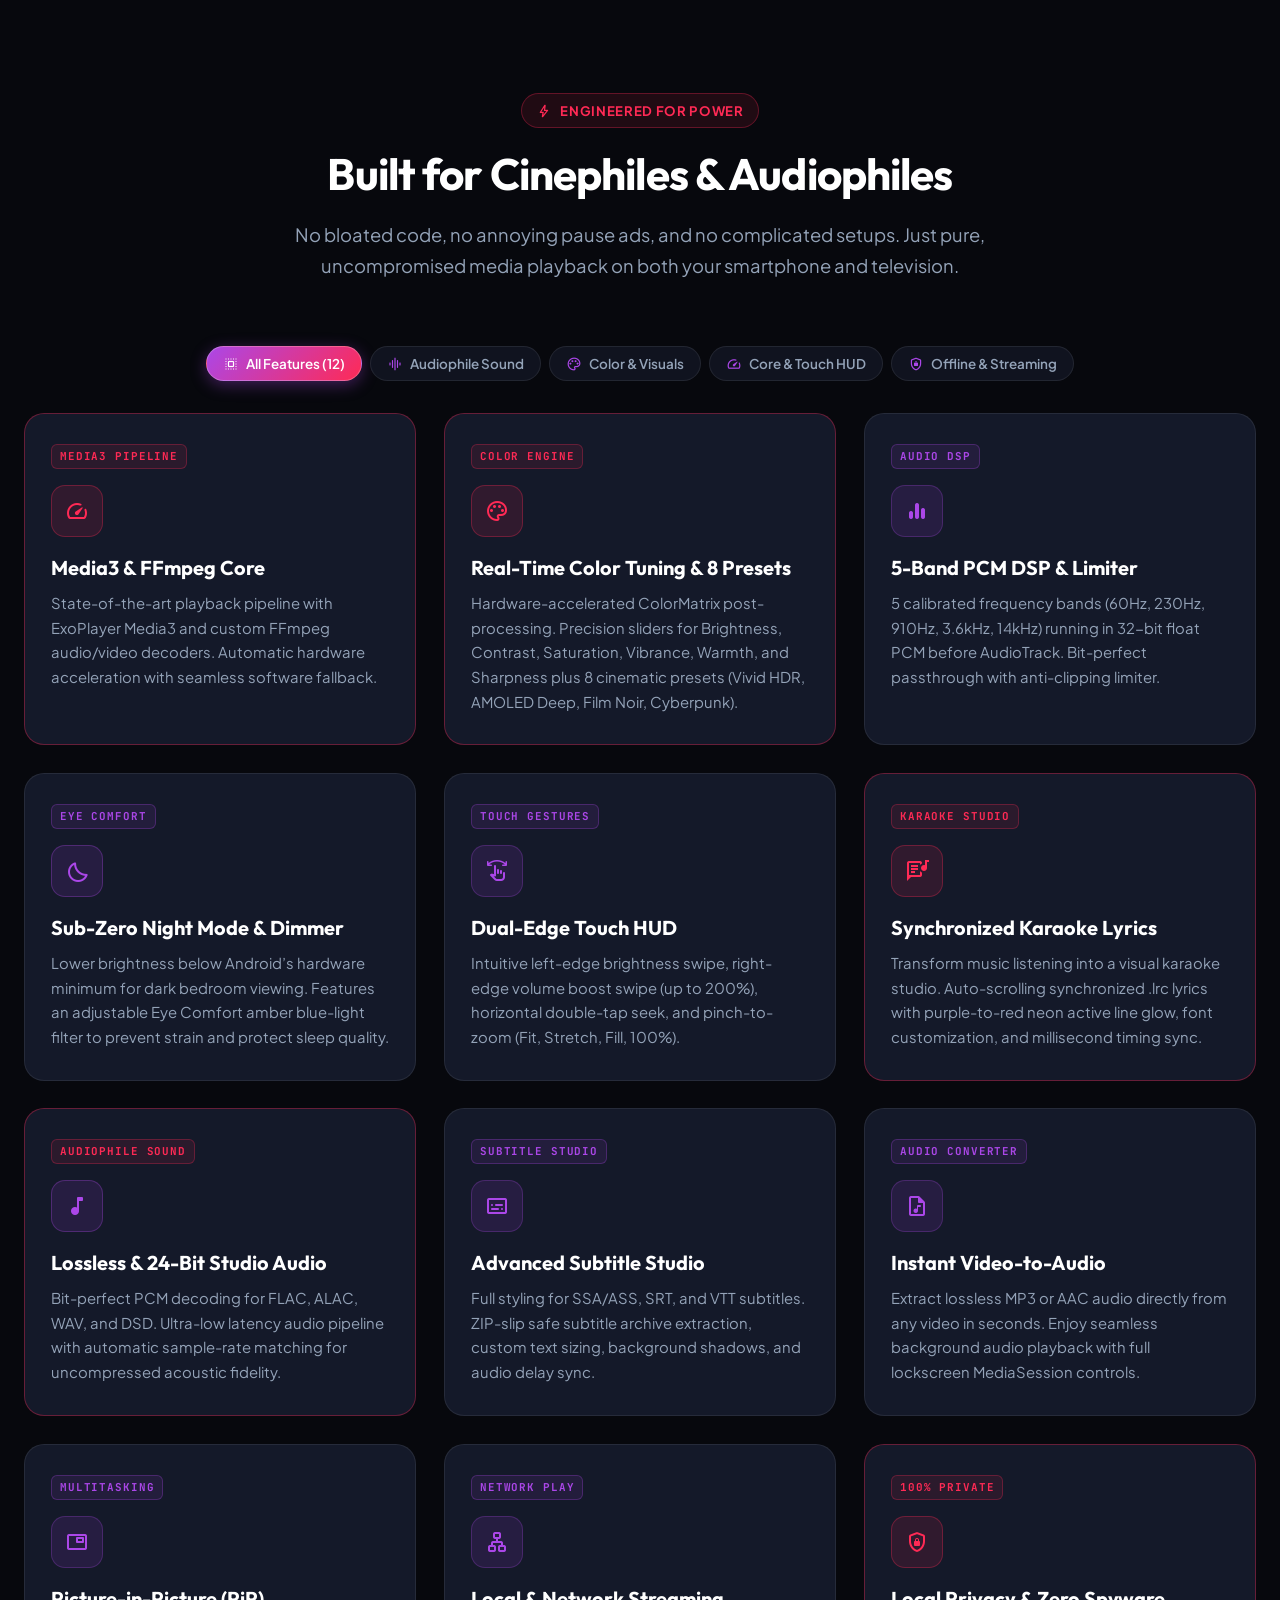
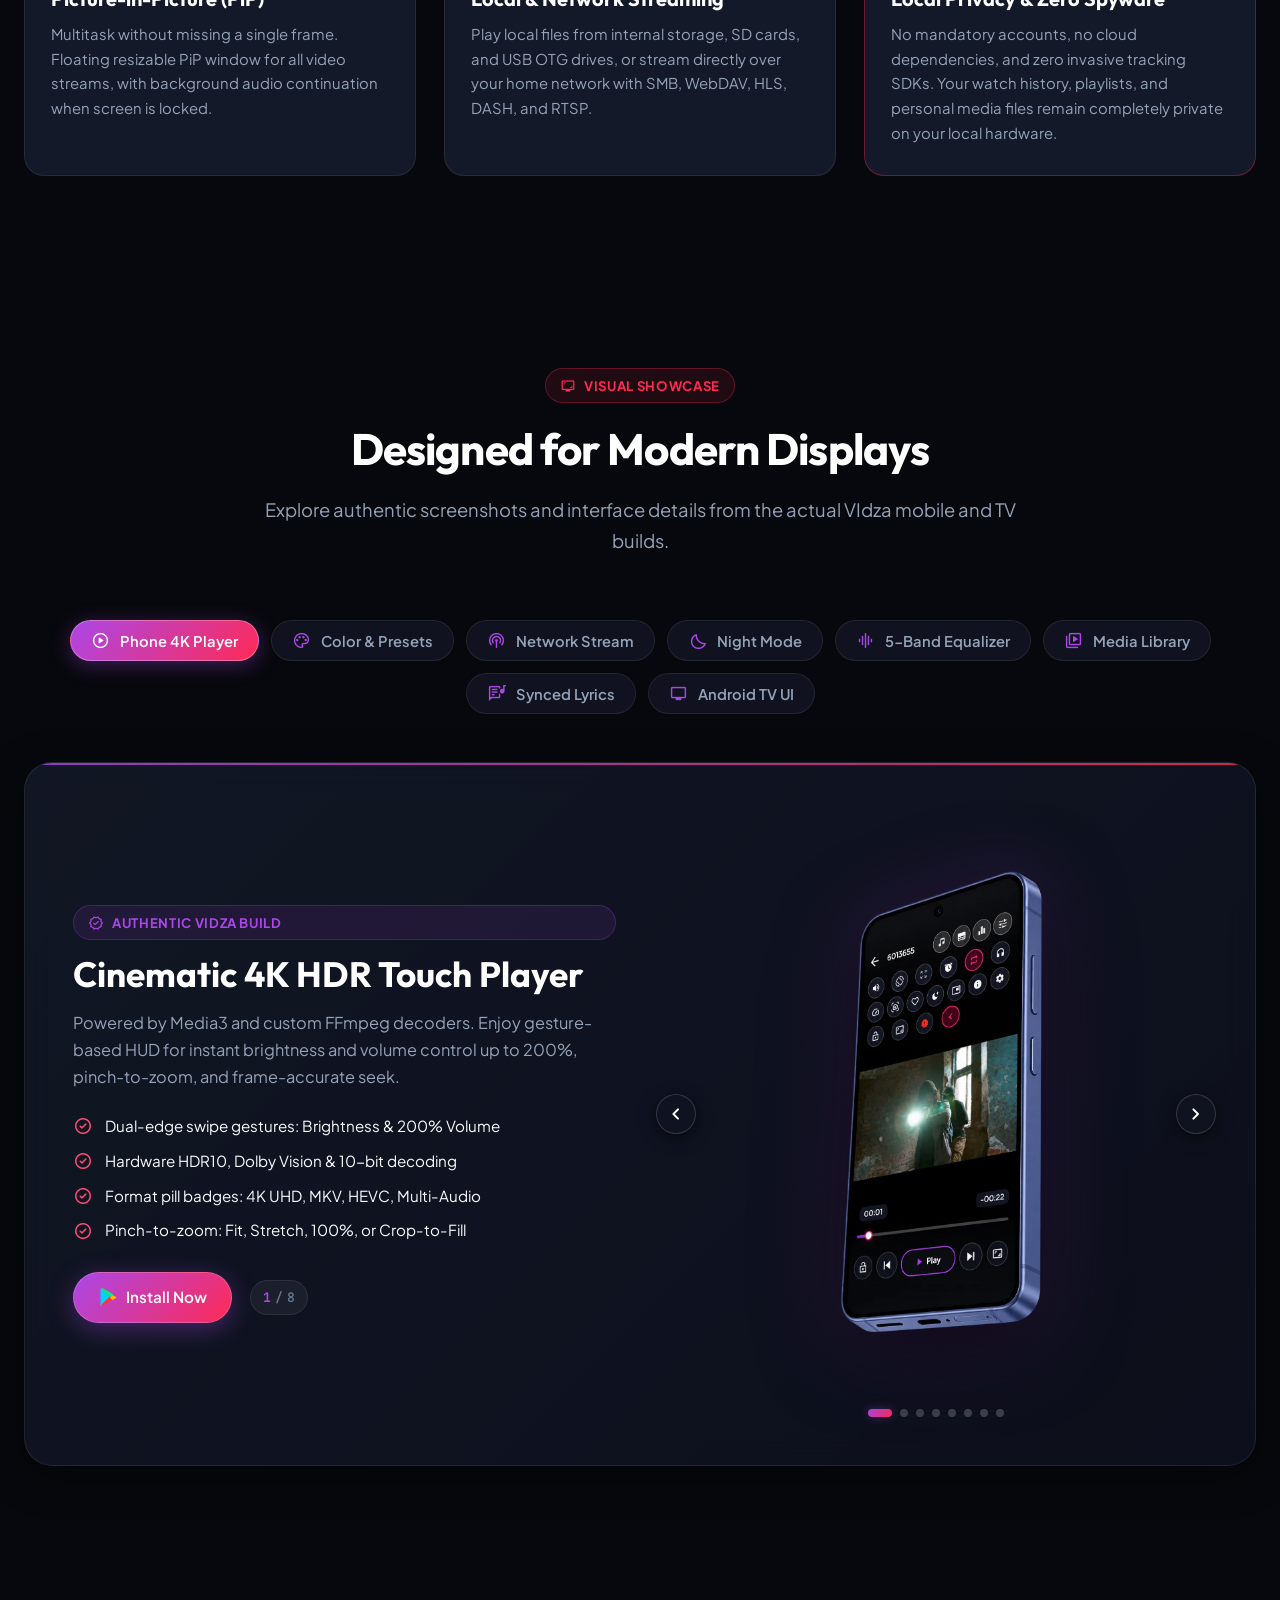
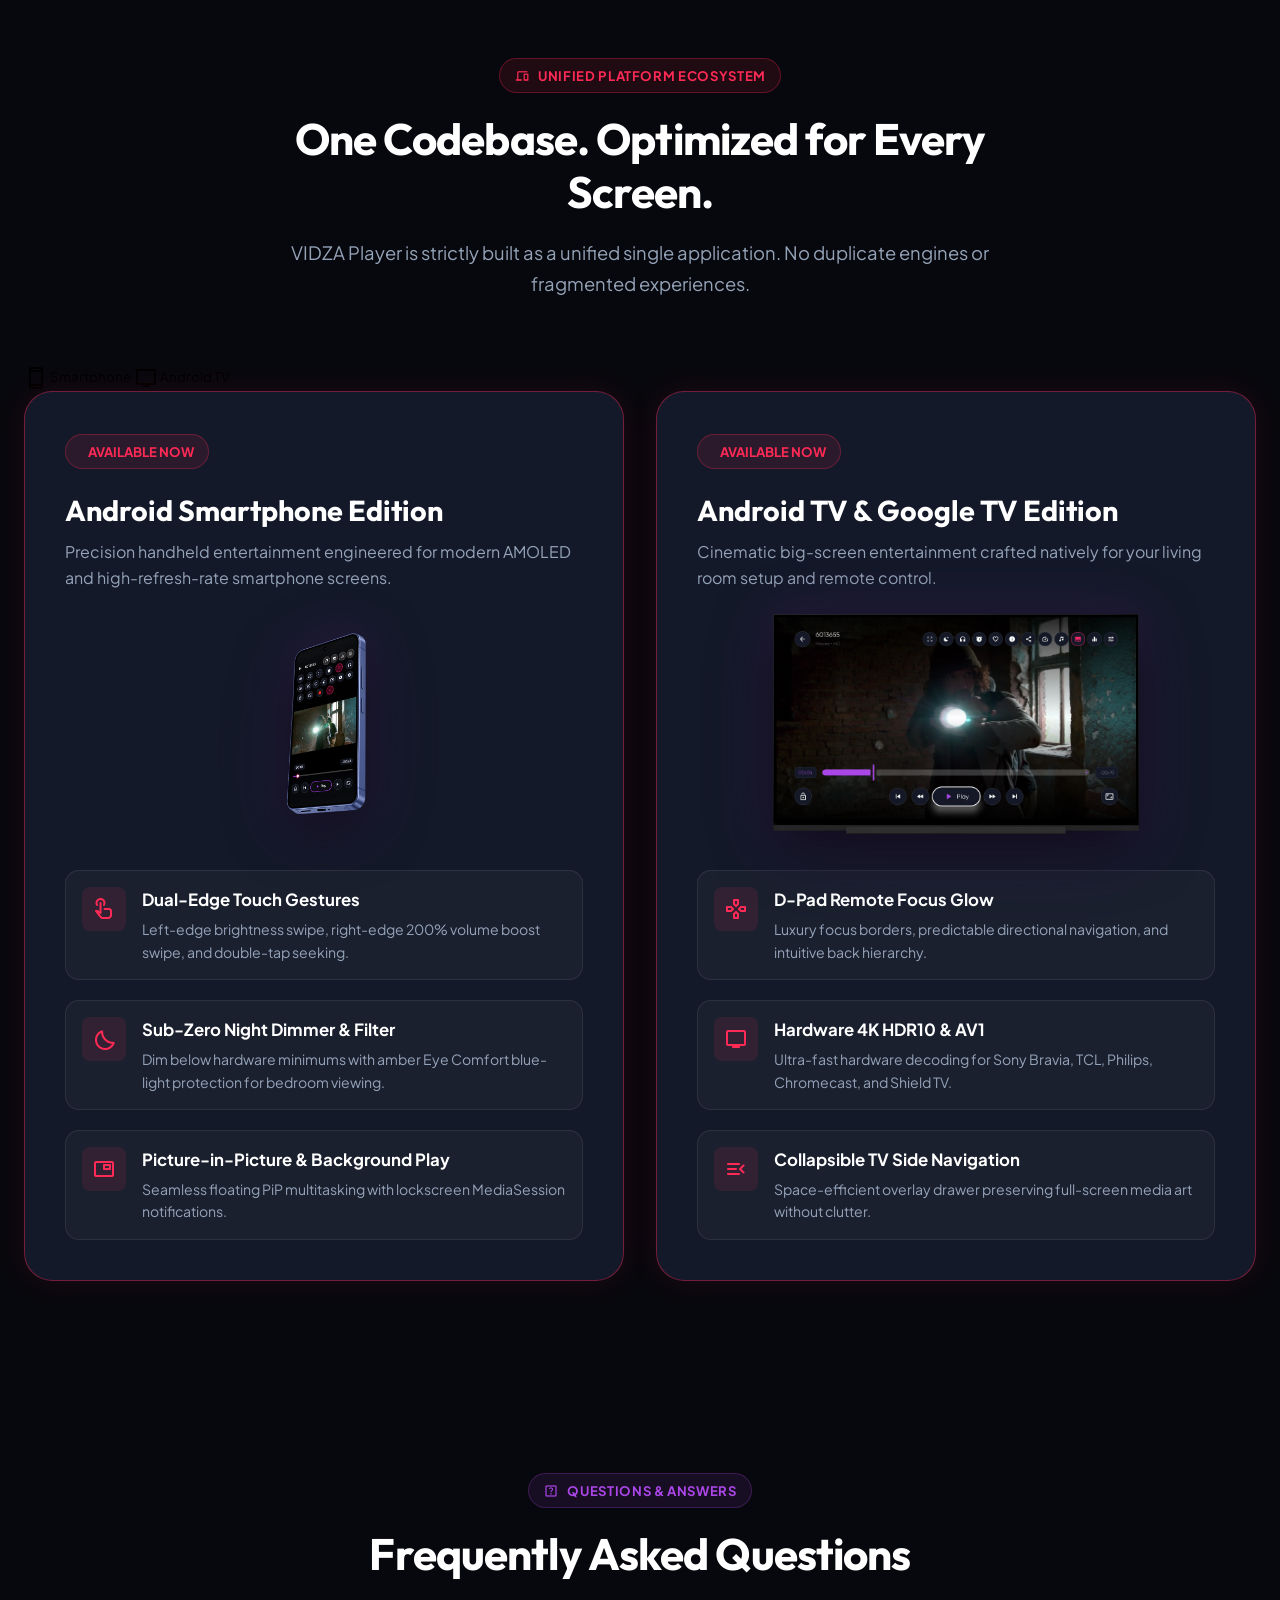
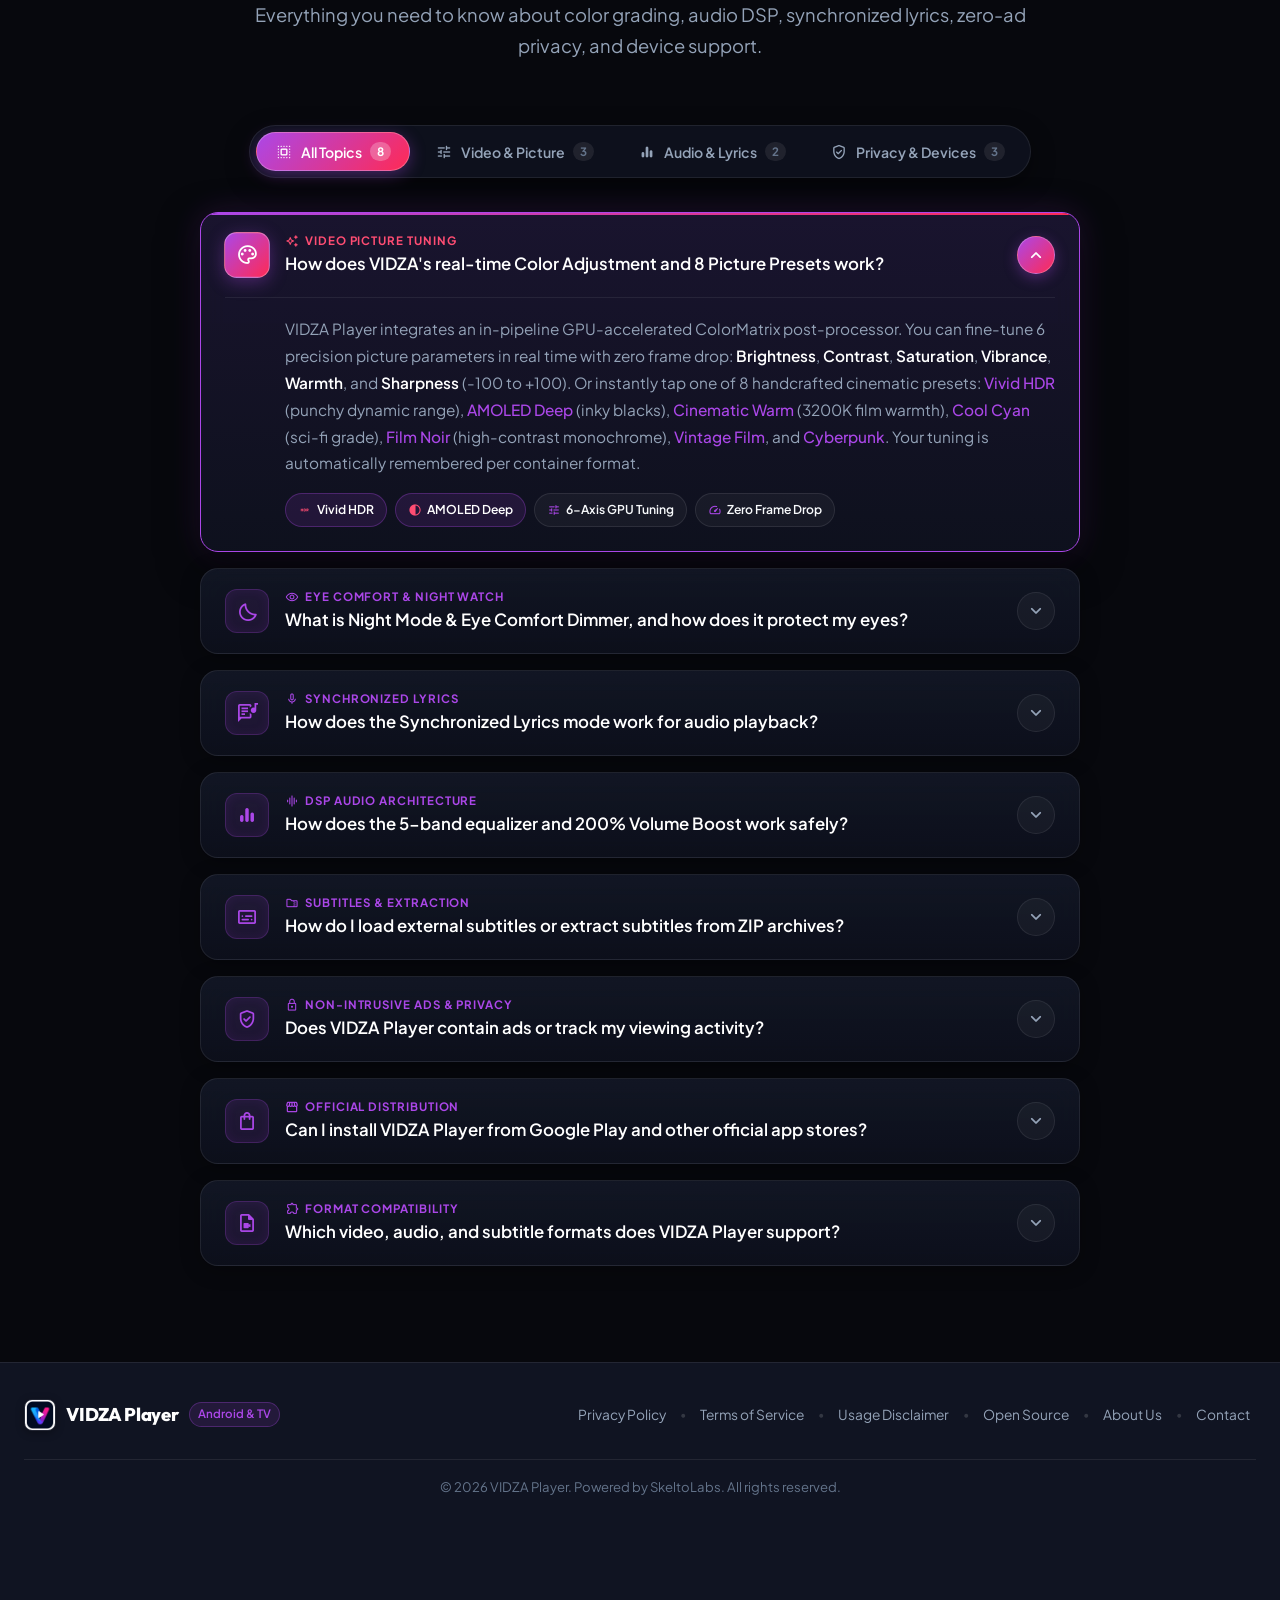
==== commit 7e1ae331: "Revamp stair drawer menu into a luxury responsive dashboard for desktop and mobile, remove horizonta" ====
--- a/index.html
+++ b/index.html
@@ -632,31 +632,39 @@
   <!-- ========================================================================
        STAIR MENU DRAWER (Staggered Cascading Navigation Panel)
        ======================================================================== -->
-  <div class="stair-drawer-overlay" id="stairDrawerOverlay">
-    <div class="stair-drawer-panel" id="stairDrawerPanel">
+  <div class="stair-drawer-overlay" id="stairDrawerOverlay" aria-hidden="true">
+    <aside class="stair-drawer-panel" id="stairDrawerPanel" aria-label="Navigation Dashboard">
       <div class="stair-drawer-scroll-wrap">
+        <!-- Drawer Header -->
         <div class="stair-drawer-header">
-          <div style="display: flex; align-items: center; gap: 10px;">
-            <img src="assets/images/app_icon.webp" alt="VIDZA Icon"
-              style="width: 38px; height: 38px; border-radius: 10px;" width="38" height="38" loading="lazy" decoding="async">
-            <div>
-              <div
-                style="font-weight: 800; font-family: 'Outfit', sans-serif; font-size: 1.15rem; color: var(--text-white); letter-spacing: -0.01em;">
-                VIDZA Player</div>
-              <div style="font-size: 0.74rem; color: var(--purple-light); font-weight: 600;">Official Android & TV</div>
-            </div>
-          </div>
-          <button class="modal-close-btn" id="stairDrawerClose" aria-label="Close menu" style="position: static;">
+          <div class="drawer-brand-block">
+            <img src="assets/images/app_icon.webp" alt="VIDZA Logo" class="drawer-app-icon" width="40" height="40" loading="eager" decoding="async">
+            <div class="drawer-title-box">
+              <span class="drawer-brand-name">VIDZA Player</span>
+              <span class="drawer-brand-tag">v2.4 • Android &amp; TV</span>
+            </div>
+          </div>
+          <button class="modal-close-btn drawer-close-btn" id="stairDrawerClose" aria-label="Close menu">
             <span class="material-symbols-rounded">close</span>
           </button>
         </div>
+
+        <!-- Quick Platform Badges -->
+        <div class="drawer-quick-pills">
+          <span class="drawer-pill"><span class="material-symbols-rounded">hdr_on</span> 4K HDR</span>
+          <span class="drawer-pill"><span class="material-symbols-rounded">graphic_eq</span> 5-Band EQ</span>
+          <span class="drawer-pill"><span class="material-symbols-rounded">security</span> 100% Private</span>
+        </div>
+
+        <!-- Section Label -->
+        <div class="drawer-section-label">NAVIGATION</div>
 
         <!-- Cascading Stair Navigation Items -->
         <ul class="stair-nav-list">
           <li class="stair-item">
             <a href="#hero" class="stair-link stair-nav-anchor">
               <div class="stair-link-left">
-                <div class="stair-link-icon">
+                <div class="stair-link-icon purple">
                   <span class="material-symbols-rounded">home</span>
                 </div>
                 <div>
@@ -671,8 +679,8 @@
           <li class="stair-item">
             <a href="#features" class="stair-link stair-nav-anchor">
               <div class="stair-link-left">
-                <div class="stair-link-icon">
-                  <span class="material-symbols-rounded">bolt</span>
+                <div class="stair-link-icon red">
+                  <span class="material-symbols-rounded">tune</span>
                 </div>
                 <div>
                   <div class="stair-link-title">Engine Features</div>
@@ -686,12 +694,12 @@
           <li class="stair-item">
             <a href="#showcase" class="stair-link stair-nav-anchor">
               <div class="stair-link-left">
-                <div class="stair-link-icon">
+                <div class="stair-link-icon purple">
                   <span class="material-symbols-rounded">screenshot_monitor</span>
                 </div>
                 <div>
                   <div class="stair-link-title">Visual Showcase</div>
-                  <div class="stair-link-desc">Phone & Android TV screenshots</div>
+                  <div class="stair-link-desc">Phone &amp; Android TV screenshots</div>
                 </div>
               </div>
               <span class="stair-step-tag">03</span>
@@ -701,12 +709,12 @@
           <li class="stair-item">
             <a href="#devices" class="stair-link stair-nav-anchor">
               <div class="stair-link-left">
-                <div class="stair-link-icon">
+                <div class="stair-link-icon red">
                   <span class="material-symbols-rounded">devices</span>
                 </div>
                 <div>
-                  <div class="stair-link-title">TV & Phone Ecosystem</div>
-                  <div class="stair-link-desc">Available now & roadmap</div>
+                  <div class="stair-link-title">Multi-Device Ecosystem</div>
+                  <div class="stair-link-desc">Touch handheld &amp; 10-foot TV UI</div>
                 </div>
               </div>
               <span class="stair-step-tag">04</span>
@@ -714,14 +722,14 @@
           </li>
 
           <li class="stair-item">
-            <a href="about.html" target="_blank" rel="noopener noreferrer" class="stair-link">
+            <a href="about.html" class="stair-link">
               <div class="stair-link-left">
-                <div class="stair-link-icon" style="color: var(--purple-light);">
+                <div class="stair-link-icon purple">
                   <span class="material-symbols-rounded">info</span>
                 </div>
                 <div>
                   <div class="stair-link-title">About Us</div>
-                  <div class="stair-link-desc">SkeltoLabs engineering & vision</div>
+                  <div class="stair-link-desc">SkeltoLabs engineering &amp; vision</div>
                 </div>
               </div>
               <span class="stair-step-tag">05</span>
@@ -729,14 +737,14 @@
           </li>
 
           <li class="stair-item">
-            <a href="contact.html" target="_blank" rel="noopener noreferrer" class="stair-link">
+            <a href="contact.html" class="stair-link">
               <div class="stair-link-left">
-                <div class="stair-link-icon" style="color: var(--red-primary);">
+                <div class="stair-link-icon red">
                   <span class="material-symbols-rounded">support_agent</span>
                 </div>
                 <div>
-                  <div class="stair-link-title">Contact</div>
-                  <div class="stair-link-desc">Developer support & inquiries</div>
+                  <div class="stair-link-title">Contact Support</div>
+                  <div class="stair-link-desc">Developer help &amp; technical inquiries</div>
                 </div>
               </div>
               <span class="stair-step-tag">06</span>
@@ -746,61 +754,59 @@
           <li class="stair-item">
             <a href="#faq" class="stair-link stair-nav-anchor">
               <div class="stair-link-left">
-                <div class="stair-link-icon">
+                <div class="stair-link-icon purple">
                   <span class="material-symbols-rounded">help</span>
                 </div>
                 <div>
-                  <div class="stair-link-title">FAQ & Help</div>
-                  <div class="stair-link-desc">Installation & common questions</div>
+                  <div class="stair-link-title">FAQ &amp; Help</div>
+                  <div class="stair-link-desc">Installation &amp; common questions</div>
                 </div>
               </div>
               <span class="stair-step-tag">07</span>
             </a>
           </li>
-
-          <li class="stair-item">
-            <a href="https://play.google.com/store/apps/details?id=com.skeltolabs.vidza" target="_blank" rel="noopener noreferrer" class="stair-link"
-              style="width: 100%; border-color: rgba(0, 210, 255, 0.35); background: rgba(0, 210, 255, 0.06); text-align: left; cursor: pointer; border-radius: var(--radius-md);">
-              <div class="stair-link-left">
-                <div class="stair-link-icon" style="background: rgba(255, 255, 255, 0.08); border: 1px solid rgba(255, 255, 255, 0.15); display: flex; align-items: center; justify-content: center;">
-                  <svg viewBox="0 0 24 24" width="20" height="20" fill="none">
-                    <path d="M3.6 1.8L14.4 12.6L3.6 23.4C3.2 23 3 22.4 3 21.6V3.6C3 2.8 3.2 2.2 3.6 1.8Z" fill="#00D2FF"/>
-                    <path d="M17.4 9.6L14.4 12.6L3.6 1.8C4.1 1.3 4.8 1.1 5.6 1.5L17.4 8.2C18.2 8.7 18.2 9.2 17.4 9.6Z" fill="#00F076"/>
-                    <path d="M17.4 15.6L5.6 22.3C4.8 22.7 4.1 22.5 3.6 22L14.4 11.2L17.4 14.2C18.2 14.6 18.2 15.2 17.4 15.6Z" fill="#FF3333"/>
-                    <path d="M21.6 12L17.4 9.6L14.4 12.6L17.4 15.6L21.6 13.2C22.4 12.7 22.4 12.3 21.6 12Z" fill="#FFBA00"/>
-                  </svg>
-                </div>
-                <div>
-                  <div class="stair-link-title" style="color: var(--text-white);">Install Now</div>
-                  <div class="stair-link-desc">Official Google Play Store</div>
-                </div>
-              </div>
-              <span class="stair-step-tag">08</span>
-            </a>
-          </li>
         </ul>
+
+        <!-- Quick Legal & Resource Links -->
+        <div class="drawer-resource-row">
+          <a href="privacy-policy.html" class="drawer-sublink">Privacy</a>
+          <span class="drawer-sep">•</span>
+          <a href="terms-of-service.html" class="drawer-sublink">Terms</a>
+          <span class="drawer-sep">•</span>
+          <a href="usage-disclaimer.html" class="drawer-sublink">Disclaimer</a>
+          <span class="drawer-sep">•</span>
+          <a href="open-source-licenses.html" class="drawer-sublink">Licenses</a>
+        </div>
       </div>
 
+      <!-- Drawer Footer -->
       <div class="stair-drawer-footer">
-        <div
-          style="display: flex; align-items: center; justify-content: space-between; font-size: 0.84rem; color: var(--text-secondary);">
-          <span>Color Scheme</span>
-          <button class="theme-toggle-btn" id="drawerThemeToggleBtn" style="width: 36px; height: 36px;"
-            aria-label="Toggle theme">
-            <span class="material-symbols-rounded" style="font-size: 20px;">dark_mode</span>
+        <div class="drawer-theme-row">
+          <div class="drawer-theme-label">
+            <span class="material-symbols-rounded" style="font-size: 18px;">palette</span>
+            <span>Appearance</span>
+          </div>
+          <button class="theme-toggle-btn drawer-theme-btn" id="drawerThemeToggleBtn" aria-label="Toggle theme">
+            <span class="material-symbols-rounded" style="font-size: 19px;">dark_mode</span>
           </button>
         </div>
-        <a href="https://play.google.com/store/apps/details?id=com.skeltolabs.vidza" target="_blank" rel="noopener noreferrer" class="btn btn-primary" style="width: 100%; display: flex; align-items: center; justify-content: center; gap: 9px;">
-          <svg viewBox="0 0 24 24" width="20" height="20" fill="none" style="flex-shrink: 0;">
+
+        <a href="https://play.google.com/store/apps/details?id=com.skeltolabs.vidza" target="_blank" rel="noopener noreferrer" class="btn btn-primary drawer-cta-btn">
+          <svg viewBox="0 0 24 24" width="22" height="22" fill="none" style="flex-shrink: 0;">
             <path d="M3.6 1.8L14.4 12.6L3.6 23.4C3.2 23 3 22.4 3 21.6V3.6C3 2.8 3.2 2.2 3.6 1.8Z" fill="#00D2FF"/>
             <path d="M17.4 9.6L14.4 12.6L3.6 1.8C4.1 1.3 4.8 1.1 5.6 1.5L17.4 8.2C18.2 8.7 18.2 9.2 17.4 9.6Z" fill="#00F076"/>
             <path d="M17.4 15.6L5.6 22.3C4.8 22.7 4.1 22.5 3.6 22L14.4 11.2L17.4 14.2C18.2 14.6 18.2 15.2 17.4 15.6Z" fill="#FF3333"/>
             <path d="M21.6 12L17.4 9.6L14.4 12.6L17.4 15.6L21.6 13.2C22.4 12.7 22.4 12.3 21.6 12Z" fill="#FFBA00"/>
           </svg>
-          <span>Install Now</span>
+          <div class="drawer-cta-text">
+            <span class="drawer-cta-title">Install VIDZA Player</span>
+            <span class="drawer-cta-sub">Free on Google Play</span>
+          </div>
         </a>
+
+        <div class="drawer-footer-note">com.skeltolabs.vidza • Built by SkeltoLabs</div>
       </div>
-    </div>
+    </aside>
   </div>
 
   <main class="main-content">
--- a/css/style.css
+++ b/css/style.css
@@ -522,22 +522,23 @@
   position: absolute;
   top: 0;
   right: 0;
-  width: 295px;
-  max-width: 86vw;
+  width: 360px;
+  max-width: 88vw;
   height: 100dvh;
   max-height: 100dvh;
-  background: var(--bg-glass-elevated);
-  backdrop-filter: blur(28px);
-  -webkit-backdrop-filter: blur(28px);
-  border-left: 1px solid var(--border-medium);
-  box-shadow: -15px 0 50px rgba(0, 0, 0, 0.7);
-  padding: 14px 12px max(14px, env(safe-area-inset-bottom, 14px)) 12px;
+  background: rgba(11, 14, 23, 0.96);
+  backdrop-filter: blur(32px);
+  -webkit-backdrop-filter: blur(32px);
+  border-left: 1px solid rgba(255, 255, 255, 0.1);
+  box-shadow: -20px 0 60px rgba(0, 0, 0, 0.8), 0 0 40px rgba(171, 71, 232, 0.08);
+  padding: 18px 16px max(16px, env(safe-area-inset-bottom, 16px)) 16px;
   display: flex;
   flex-direction: column;
   justify-content: space-between;
   transform: translateX(100%);
   transition: transform 0.35s cubic-bezier(0.16, 1, 0.3, 1);
-  overflow: hidden;
+  overflow-x: hidden !important;
+  overflow-y: hidden !important;
   box-sizing: border-box;
 }
 
@@ -547,108 +548,335 @@
 
 .stair-drawer-scroll-wrap {
   overflow-y: auto;
+  overflow-x: hidden !important;
   flex: 1;
   min-height: 0;
   display: flex;
   flex-direction: column;
-  scrollbar-width: thin;
-  padding-right: 2px;
+  scrollbar-width: none;
+  -ms-overflow-style: none;
+  padding-right: 0;
+  width: 100%;
+  box-sizing: border-box;
+}
+
+.stair-drawer-scroll-wrap::-webkit-scrollbar {
+  display: none;
 }
 
 .stair-drawer-header {
   display: flex;
   align-items: center;
   justify-content: space-between;
-  padding-bottom: 8px;
-  border-bottom: 1px solid var(--border-subtle);
-  margin-bottom: 8px;
+  padding-bottom: 12px;
+  border-bottom: 1px solid rgba(255, 255, 255, 0.08);
+  margin-bottom: 10px;
+  width: 100%;
+  box-sizing: border-box;
+}
+
+.drawer-brand-block {
+  display: flex;
+  align-items: center;
+  gap: 10px;
+}
+
+.drawer-app-icon {
+  width: 38px;
+  height: 38px;
+  border-radius: 10px;
+  border: 1px solid rgba(255, 255, 255, 0.15);
+  box-shadow: 0 4px 14px rgba(0, 0, 0, 0.4);
+  flex-shrink: 0;
+}
+
+.drawer-title-box {
+  display: flex;
+  flex-direction: column;
+}
+
+.drawer-brand-name {
+  font-weight: 800;
+  font-family: 'Outfit', sans-serif;
+  font-size: 1.15rem;
+  color: var(--text-white);
+  letter-spacing: -0.01em;
+  line-height: 1.2;
+}
+
+.drawer-brand-tag {
+  font-size: 0.72rem;
+  color: var(--purple-light);
+  font-weight: 600;
+  letter-spacing: 0.02em;
+}
+
+.drawer-close-btn {
+  position: static !important;
+  width: 34px;
+  height: 34px;
+  border-radius: 9px;
+  background: rgba(255, 255, 255, 0.06);
+  border: 1px solid rgba(255, 255, 255, 0.1);
+  color: var(--text-secondary);
+  display: flex;
+  align-items: center;
+  justify-content: center;
+  cursor: pointer;
+  transition: all 0.2s ease;
+}
+
+.drawer-close-btn:hover {
+  background: rgba(255, 42, 85, 0.15);
+  border-color: var(--red-primary);
+  color: var(--red-primary);
+  transform: rotate(90deg);
+}
+
+.drawer-quick-pills {
+  display: flex;
+  align-items: center;
+  gap: 6px;
+  margin-bottom: 12px;
+  width: 100%;
+  box-sizing: border-box;
+}
+
+.drawer-pill {
+  flex: 1;
+  display: flex;
+  align-items: center;
+  justify-content: center;
+  gap: 4px;
+  font-size: 0.68rem;
+  font-weight: 600;
+  color: var(--text-secondary);
+  background: rgba(255, 255, 255, 0.04);
+  border: 1px solid rgba(255, 255, 255, 0.06);
+  padding: 6px 4px;
+  border-radius: 8px;
+  letter-spacing: 0.01em;
+}
+
+.drawer-pill .material-symbols-rounded {
+  font-size: 14px;
+  color: var(--purple-light);
+}
+
+.drawer-section-label {
+  font-size: 0.65rem;
+  font-weight: 700;
+  letter-spacing: 0.12em;
+  color: var(--text-muted);
+  margin-bottom: 6px;
+  padding-left: 4px;
 }
 
 .stair-nav-list {
   list-style: none;
   display: flex;
   flex-direction: column;
-  gap: 4px;
+  gap: 5px;
+  padding: 0 !important;
+  margin: 0 !important;
+  width: 100%;
+  box-sizing: border-box;
 }
 
 .stair-item {
-  opacity: 0;
+  width: 100%;
+  box-sizing: border-box;
 }
 
 .stair-link {
   display: flex;
   align-items: center;
   justify-content: space-between;
-  padding: 6px 10px;
-  border-radius: var(--radius-sm);
+  padding: 8px 12px;
+  border-radius: var(--radius-md);
   background: rgba(255, 255, 255, 0.03);
-  border: 1px solid var(--border-subtle);
-  transition: all 0.2s ease;
-}
-
-[data-theme="light"] .stair-link {
-  background: rgba(15, 23, 42, 0.03);
+  border: 1px solid rgba(255, 255, 255, 0.07);
+  transition: all 0.22s cubic-bezier(0.16, 1, 0.3, 1);
+  text-decoration: none;
+  width: 100%;
+  box-sizing: border-box;
 }
 
 .stair-link:hover {
-  background: var(--bg-card-hover);
-  border-color: var(--red-primary);
-  transform: translateX(3px);
-  box-shadow: 0 4px 12px var(--red-glow);
+  background: rgba(139, 47, 201, 0.1);
+  border-color: rgba(171, 71, 232, 0.4);
+  transform: translateX(4px);
+  box-shadow: 0 4px 16px rgba(139, 47, 201, 0.15);
 }
 
 .stair-link-left {
   display: flex;
   align-items: center;
-  gap: 8px;
+  gap: 10px;
 }
 
 .stair-link-icon {
-  width: 26px;
-  height: 26px;
-  border-radius: 7px;
+  width: 32px;
+  height: 32px;
+  border-radius: 8px;
+  display: flex;
+  align-items: center;
+  justify-content: center;
+  font-size: 16px;
+  flex-shrink: 0;
+  transition: transform 0.2s ease;
+}
+
+.stair-link:hover .stair-link-icon {
+  transform: scale(1.08);
+}
+
+.stair-link-icon.purple {
+  background: rgba(171, 71, 232, 0.12);
+  color: var(--purple-light);
+  border: 1px solid rgba(171, 71, 232, 0.2);
+}
+
+.stair-link-icon.red {
   background: rgba(255, 42, 85, 0.12);
   color: var(--red-primary);
-  display: flex;
-  align-items: center;
-  justify-content: center;
-  font-size: 15px;
-  flex-shrink: 0;
-}
-
-.stair-link-icon .material-symbols-rounded {
-  font-size: 16px;
+  border: 1px solid rgba(255, 42, 85, 0.2);
 }
 
 .stair-link-title {
   font-weight: 600;
-  font-size: 0.84rem;
+  font-size: 0.86rem;
   color: var(--text-white);
+  line-height: 1.2;
+}
+
+.stair-link-desc {
+  font-size: 0.68rem;
+  color: var(--text-muted);
   line-height: 1.15;
-}
-
-.stair-link-desc {
+  margin-top: 1px;
+}
+
+.stair-step-tag {
+  font-size: 0.65rem;
+  font-family: 'JetBrains Mono', monospace;
+  font-weight: 600;
+  color: var(--text-muted);
+  padding: 2px 7px;
+  border-radius: 6px;
+  background: rgba(255, 255, 255, 0.05);
+  border: 1px solid rgba(255, 255, 255, 0.06);
+}
+
+.drawer-resource-row {
+  display: flex;
+  align-items: center;
+  justify-content: center;
+  gap: 8px;
+  margin-top: 14px;
+  padding: 6px 4px;
+}
+
+.drawer-sublink {
+  font-size: 0.72rem;
+  color: var(--text-muted);
+  text-decoration: none;
+  transition: color 0.2s ease;
+}
+
+.drawer-sublink:hover {
+  color: var(--purple-light);
+}
+
+.drawer-sep {
+  font-size: 0.6rem;
+  color: rgba(255, 255, 255, 0.15);
+}
+
+.stair-drawer-footer {
+  padding-top: 10px;
+  margin-top: 6px;
+  border-top: 1px solid rgba(255, 255, 255, 0.08);
+  display: flex;
+  flex-direction: column;
+  gap: 9px;
+  width: 100%;
+  box-sizing: border-box;
+}
+
+.drawer-theme-row {
+  display: flex;
+  align-items: center;
+  justify-content: space-between;
+  padding: 2px 4px;
+}
+
+.drawer-theme-label {
+  display: flex;
+  align-items: center;
+  gap: 8px;
+  font-size: 0.82rem;
+  font-weight: 500;
+  color: var(--text-secondary);
+}
+
+.drawer-theme-btn {
+  width: 34px;
+  height: 34px;
+  border-radius: 9px;
+  background: rgba(255, 255, 255, 0.06);
+  border: 1px solid rgba(255, 255, 255, 0.1);
+  color: var(--text-secondary);
+  display: flex;
+  align-items: center;
+  justify-content: center;
+  cursor: pointer;
+  transition: all 0.2s ease;
+}
+
+.drawer-theme-btn:hover {
+  background: rgba(171, 71, 232, 0.15);
+  border-color: var(--purple-light);
+  color: var(--purple-light);
+}
+
+.drawer-cta-btn {
+  width: 100%;
+  display: flex;
+  align-items: center;
+  justify-content: center;
+  gap: 10px;
+  padding: 10px 14px;
+  border-radius: var(--radius-md);
+  box-sizing: border-box;
+  text-decoration: none;
+}
+
+.drawer-cta-text {
+  display: flex;
+  flex-direction: column;
+  align-items: flex-start;
+  text-align: left;
+}
+
+.drawer-cta-title {
+  font-size: 0.86rem;
+  font-weight: 700;
+  color: #FFFFFF;
+  line-height: 1.15;
+}
+
+.drawer-cta-sub {
   font-size: 0.67rem;
+  color: rgba(255, 255, 255, 0.85);
+  line-height: 1.1;
+}
+
+.drawer-footer-note {
+  text-align: center;
+  font-size: 0.65rem;
   color: var(--text-muted);
-  line-height: 1.1;
-}
-
-.stair-step-tag {
-  font-size: 0.62rem;
   font-family: 'JetBrains Mono', monospace;
-  color: var(--text-muted);
-  padding: 1px 5px;
-  border-radius: 4px;
-  background: rgba(255, 255, 255, 0.05);
-}
-
-.stair-drawer-footer {
-  padding-top: 8px;
-  margin-top: 6px;
-  border-top: 1px solid var(--border-subtle);
-  display: flex;
-  flex-direction: column;
-  gap: 8px;
 }
 
 /* ==========================================================================
@@ -3666,15 +3894,67 @@
   color: var(--text-dark);
 }
 
-/* Stair drawer */
+/* Stair drawer light mode */
 [data-theme="light"] .stair-drawer-panel {
   background: rgba(255, 255, 255, 0.98);
-  border-left-color: rgba(15, 23, 42, 0.08);
-  box-shadow: -10px 0 40px rgba(0, 0, 0, 0.08);
+  border-left-color: rgba(15, 23, 42, 0.1);
+  box-shadow: -20px 0 60px rgba(15, 23, 42, 0.12);
+}
+[data-theme="light"] .drawer-brand-name {
+  color: #0F172A !important;
+}
+[data-theme="light"] .drawer-brand-tag {
+  color: #8B2FC9 !important;
+}
+[data-theme="light"] .drawer-close-btn {
+  background: rgba(15, 23, 42, 0.05);
+  border-color: rgba(15, 23, 42, 0.1);
+  color: #475569;
+}
+[data-theme="light"] .drawer-pill {
+  background: #F1F5F9;
+  border-color: rgba(15, 23, 42, 0.08);
+  color: #334155;
+}
+[data-theme="light"] .drawer-section-label {
+  color: #64748B;
+}
+[data-theme="light"] .stair-link {
+  background: #F8FAFC;
+  border-color: rgba(15, 23, 42, 0.08);
+}
+[data-theme="light"] .stair-link:hover {
+  background: #FFFFFF;
+  border-color: var(--purple-primary);
+  box-shadow: 0 4px 16px rgba(139, 47, 201, 0.12);
+}
+[data-theme="light"] .stair-link-title {
+  color: #0F172A !important;
+}
+[data-theme="light"] .stair-link-desc {
+  color: #64748B !important;
 }
 [data-theme="light"] .stair-step-tag {
+  background: rgba(15, 23, 42, 0.06);
+  border-color: rgba(15, 23, 42, 0.08);
+  color: #475569;
+}
+[data-theme="light"] .drawer-theme-btn {
   background: rgba(15, 23, 42, 0.05);
-  color: var(--text-muted);
+  border-color: rgba(15, 23, 42, 0.1);
+  color: #334155;
+}
+[data-theme="light"] .drawer-theme-label {
+  color: #334155;
+}
+[data-theme="light"] .drawer-sublink {
+  color: #64748B;
+}
+[data-theme="light"] .drawer-sublink:hover {
+  color: #8B2FC9;
+}
+[data-theme="light"] .drawer-sep {
+  color: rgba(15, 23, 42, 0.15);
 }
 
 /* Sticky bottom bar */
@@ -4505,9 +4785,8 @@
     height: 24px;
   }
   .stair-drawer-panel {
-    width: 265px;
-    max-width: 88vw;
-    padding: 10px 8px;
+    width: min(340px, 88vw);
+    padding: 16px 14px max(14px, env(safe-area-inset-bottom, 14px)) 14px;
   }
   .legal-meta-row {
     flex-direction: column;
@@ -4562,14 +4841,11 @@
     gap: 12px;
   }
   .stair-drawer-panel {
-    width: 245px;
-    max-width: 90vw;
-  }
-  .stair-link-desc {
+    width: min(310px, 92vw);
+    padding: 14px 12px max(12px, env(safe-area-inset-bottom, 12px)) 12px;
+  }
+  .drawer-quick-pills {
     display: none;
-  }
-  .stair-link-title {
-    font-size: 0.8rem;
   }
   .footer-bottom-links {
     gap: 4px;
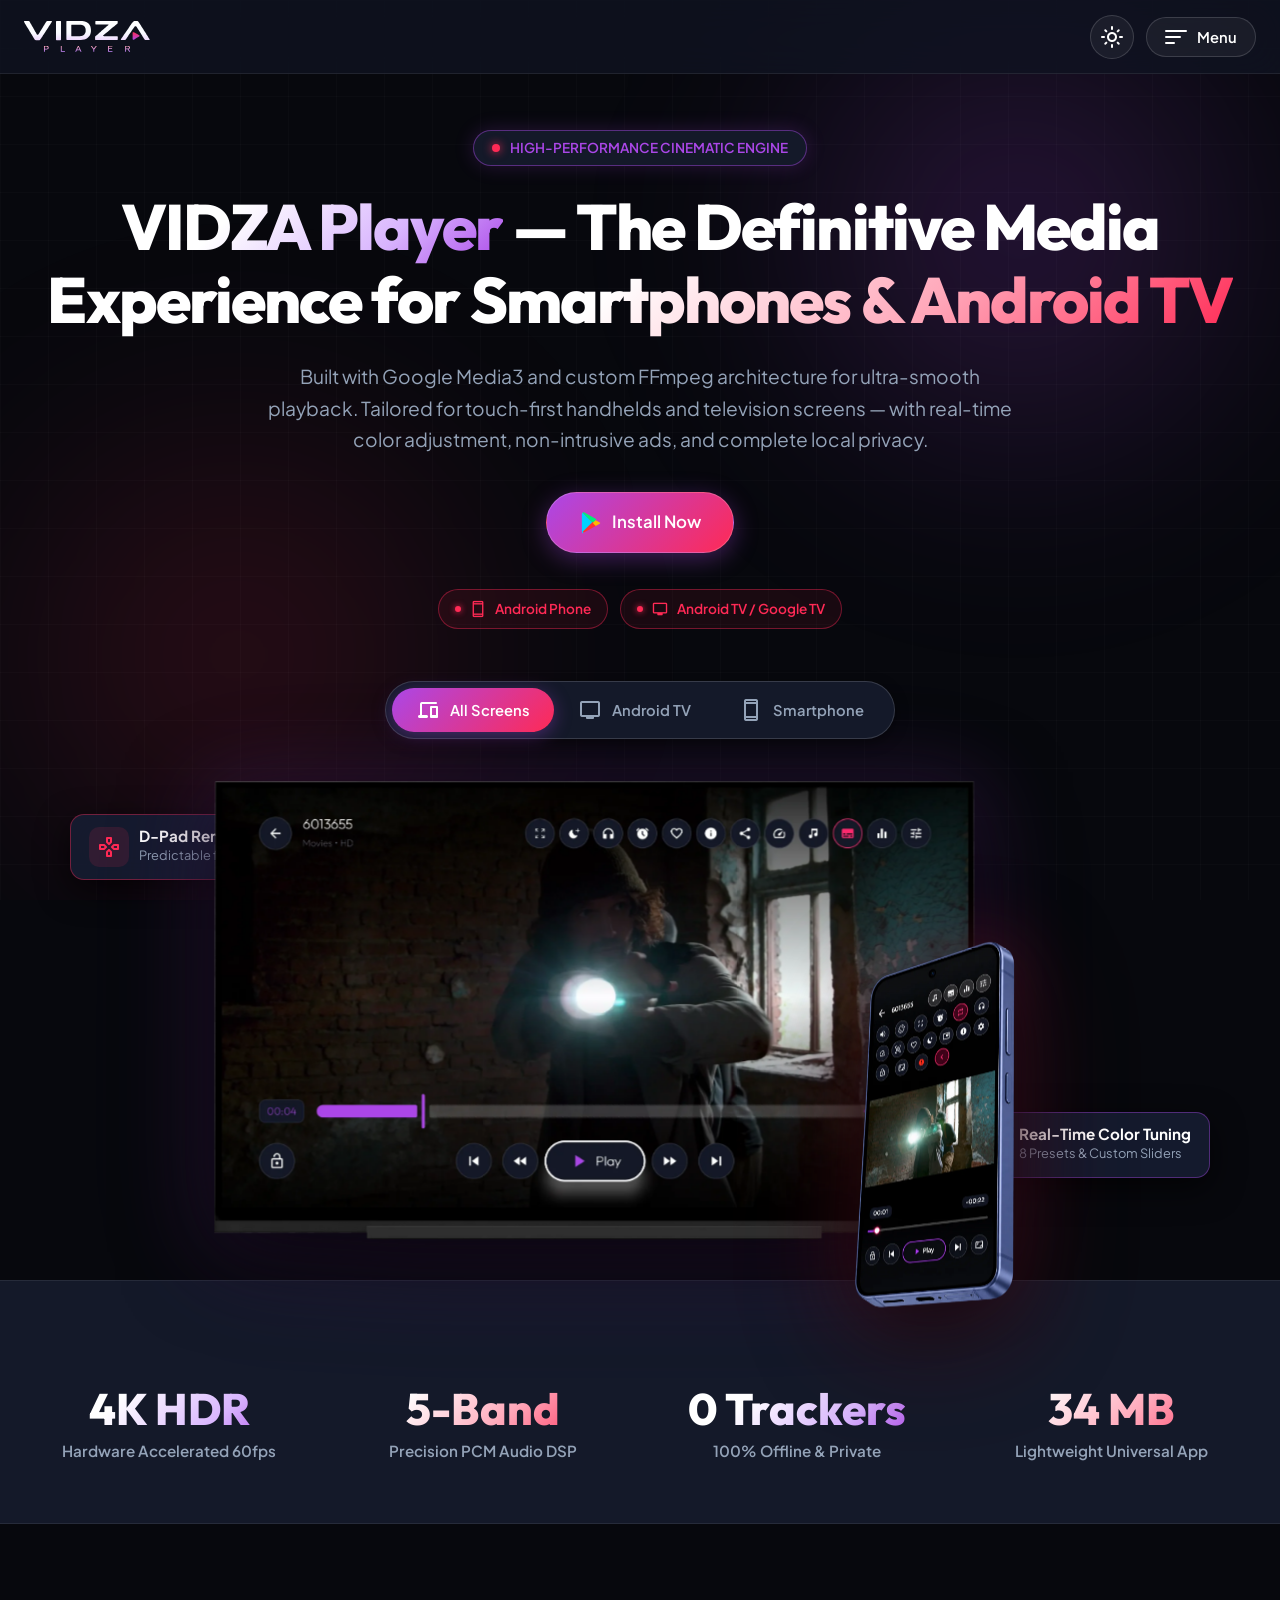
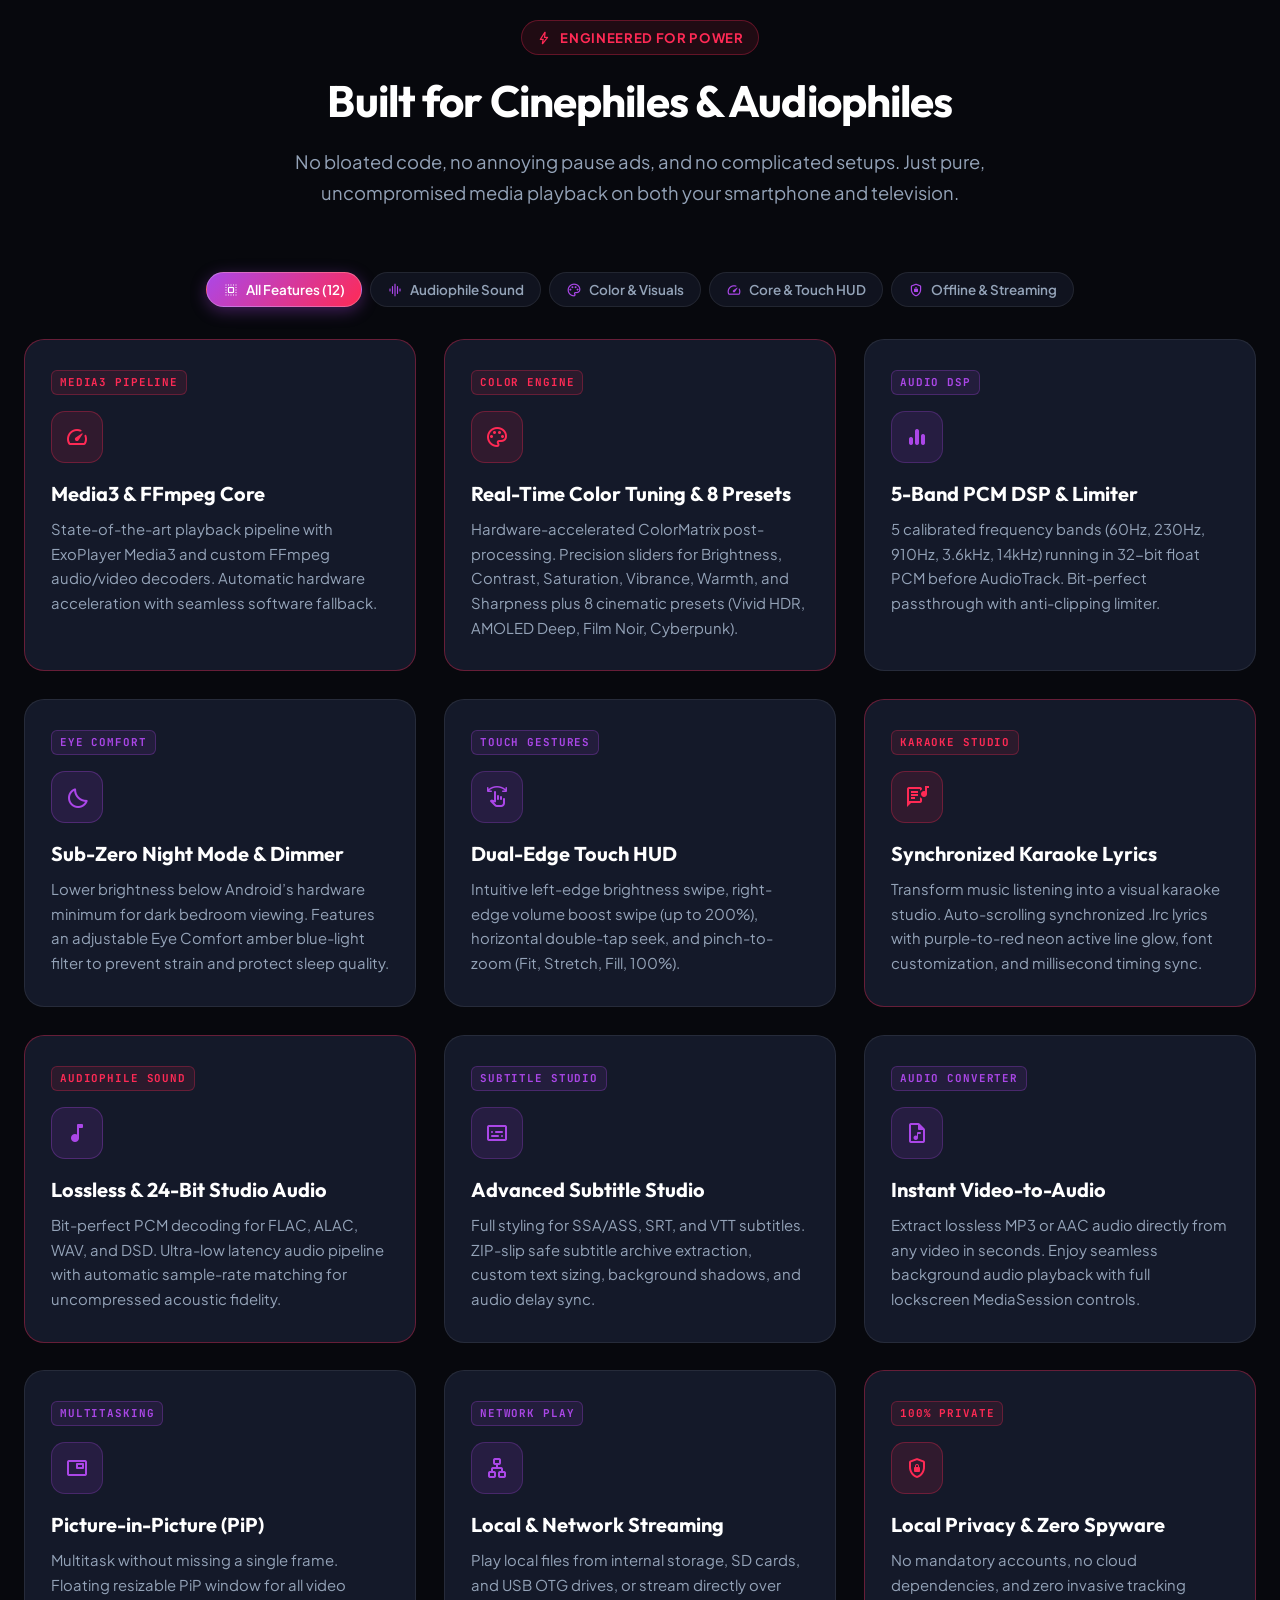
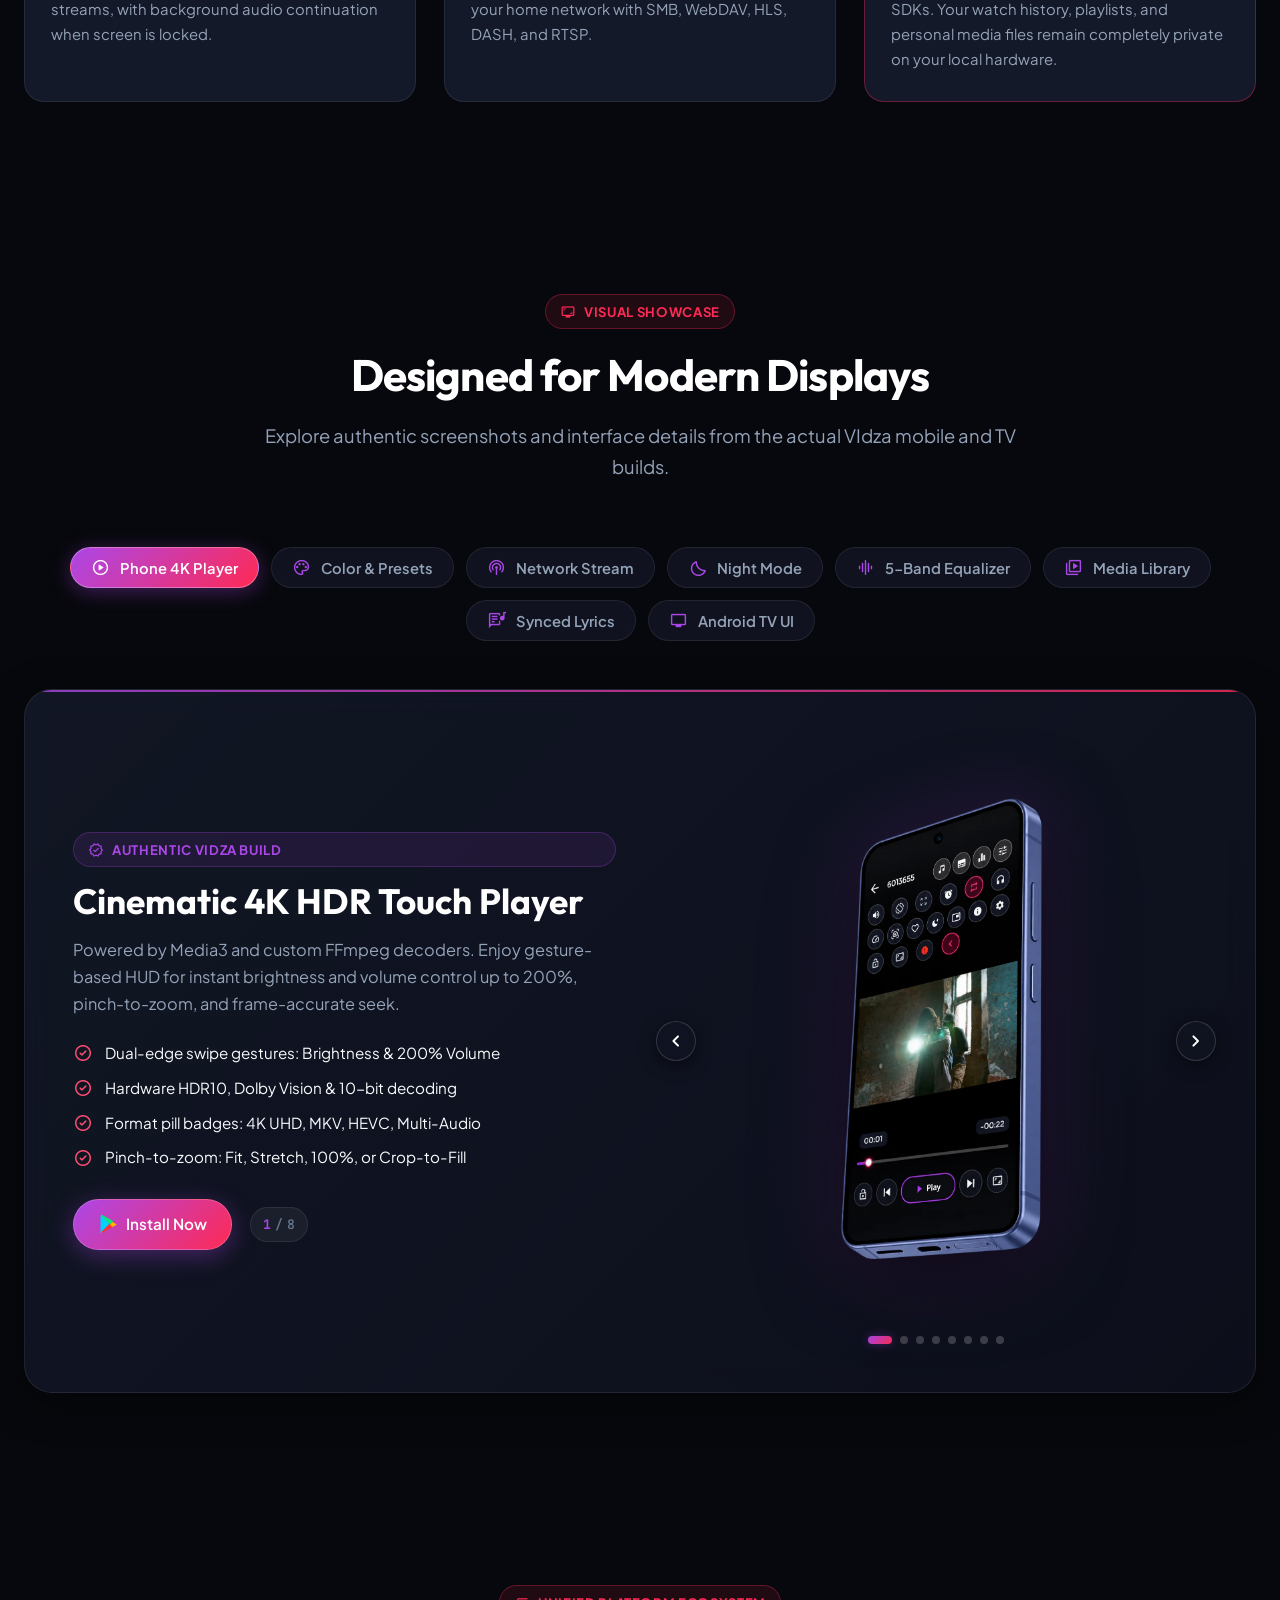
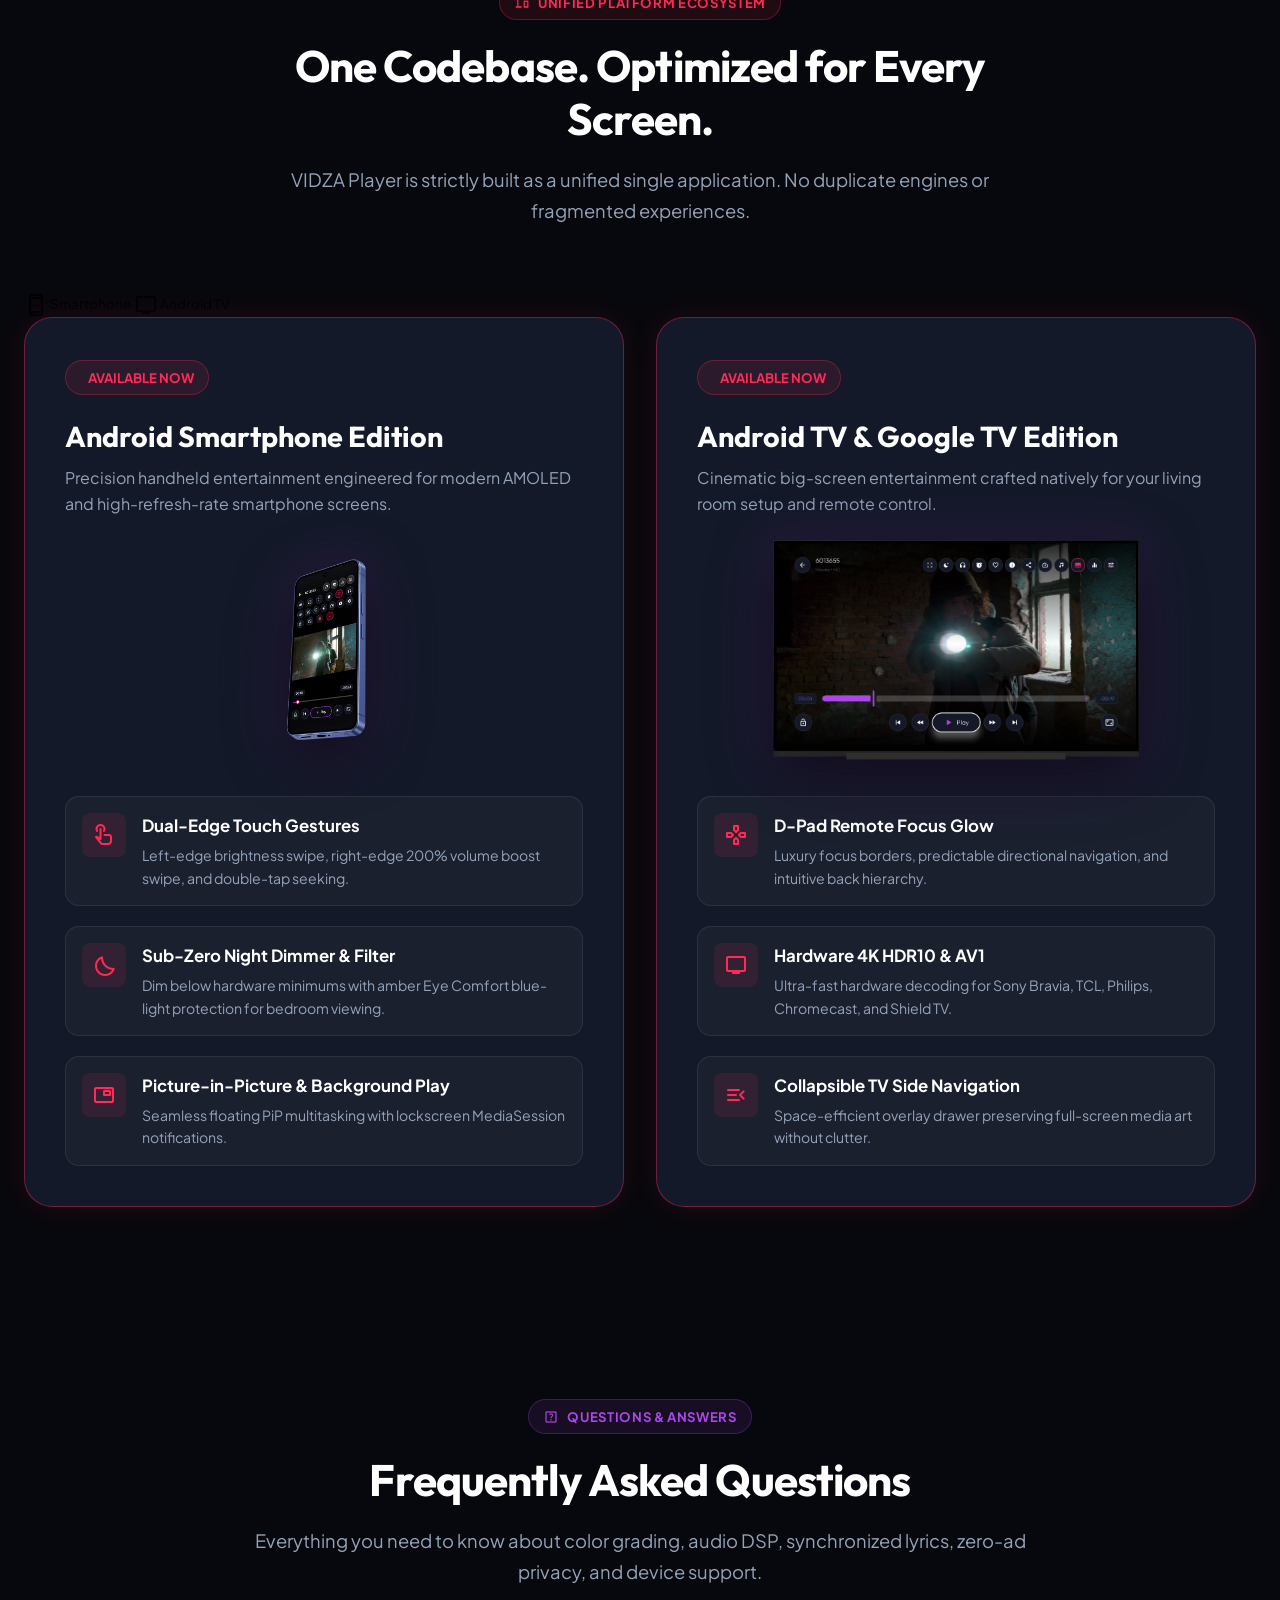
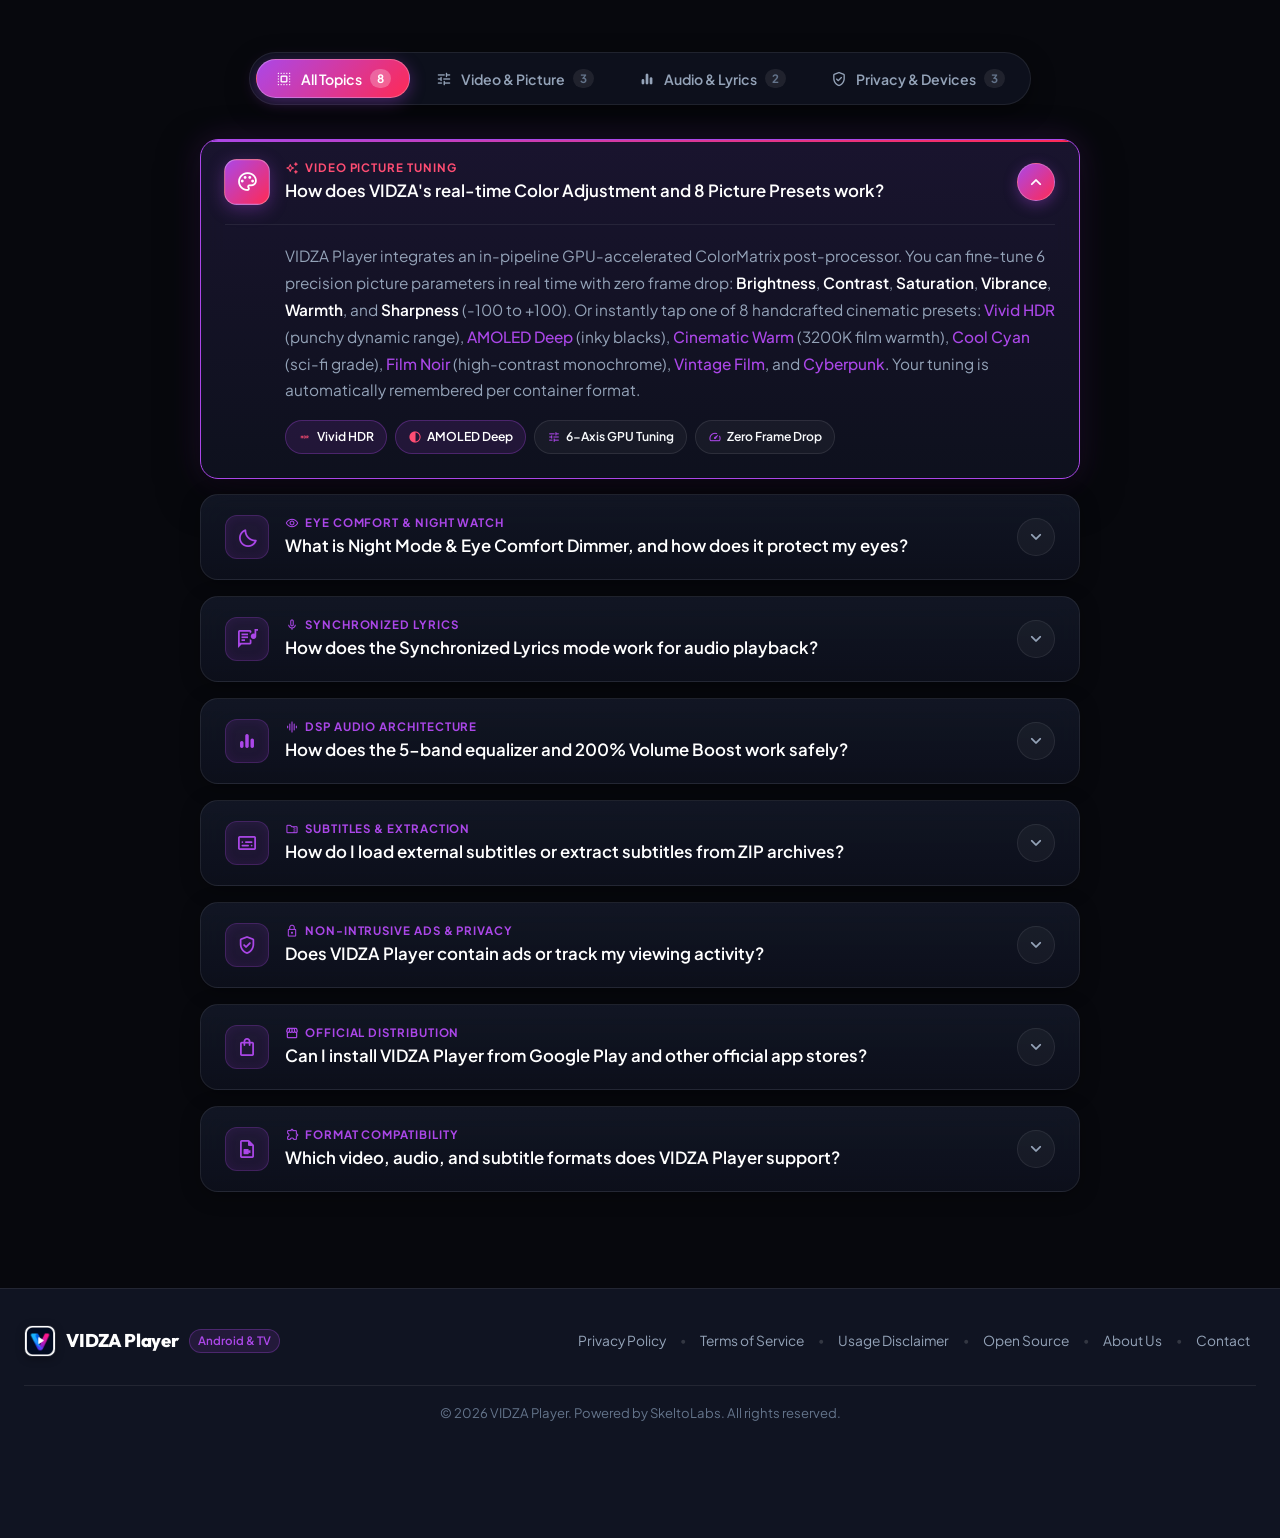
==== commit 091e1bf2: "Update legal pages to Oct 6 2026, overhaul SEO/favicons for Google & Bing, and optimize search snipp" ====
--- a/index.html
+++ b/index.html
@@ -23,6 +23,7 @@
   <meta name="bingbot" content="index, follow, max-snippet:-1, max-image-preview:large, max-video-preview:-1">
   <link rel="canonical" href="https://vidza.skeltolabs.com/">
   <meta name="google-site-verification" content="Y6oNvi57I-vZeVimYmFJ8Eub9Br9MLsQcf1hKWki4XY">
+  <meta name="msvalidate.01" content="4CB6B55EFA1428236EBDF5169F8B50AA">
 
   <!-- Open Graph / Facebook -->
   <meta property="og:type" content="website">
@@ -54,17 +55,32 @@
         "@type": "SoftwareApplication",
         "@id": "https://vidza.skeltolabs.com/#software",
         "name": "VIDZA Player",
-        "alternateName": "Vidza",
+        "alternateName": [
+          "Vidza",
+          "Vidza Player",
+          "VIDZA 4K Video Player",
+          "Vidza Video Player",
+          "Vidza Music Player",
+          "VIDZA Media Player"
+        ],
         "applicationCategory": "MultimediaApplication",
         "operatingSystem": "Android 8.0+, Android TV, Google TV, ChromeOS",
         "url": "https://vidza.skeltolabs.com/",
         "image": "https://vidza.skeltolabs.com/assets/images/app_icon.png",
         "screenshot": "https://vidza.skeltolabs.com/assets/images/tv_preview.png",
         "description": "VIDZA Player is an all-format 4K HDR video player and aesthetic music player for Android and TV. Experience real-time color adjustment, sub-zero night mode, karaoke lyrics, 5-band equalizer, and 200% audio boost.",
+        "aggregateRating": {
+          "@type": "AggregateRating",
+          "ratingValue": "4.9",
+          "ratingCount": "1250",
+          "bestRating": "5",
+          "worstRating": "1"
+        },
         "offers": {
           "@type": "Offer",
           "price": "0",
-          "priceCurrency": "USD"
+          "priceCurrency": "USD",
+          "availability": "https://schema.org/InStock"
         },
         "author": {
           "@type": "Organization",
@@ -97,393 +113,15 @@
         "@id": "https://vidza.skeltolabs.com/#website",
         "url": "https://vidza.skeltolabs.com/",
         "name": "VIDZA Player",
+        "alternateName": [
+          "VIDZA",
+          "Vidza Player",
+          "Vidza",
+          "VIDZA Player App",
+          "vidza.skeltolabs.com"
+        ],
         "publisher": {
           "@id": "https://vidza.skeltolabs.com/#organization"
-        }
-      }
-    ]
-  }
-  </script>
-
-  <!-- Favicon & Icons -->
-  <link rel="icon" type="image/png" href="assets/images/app_icon.png">
-  <link rel="apple-touch-icon" href="assets/images/app_icon.png">
-
-  <!-- Preload Critical LCP Hero Image -->
-  <link rel="preload" as="image" href="assets/images/tv_preview.webp" type="image/webp" fetchpriority="high">
-
-  <!-- Performance Preconnect -->
-  <link rel="preconnect" href="https://fonts.googleapis.com">
-  <link rel="preconnect" href="https://fonts.gstatic.com" crossorigin>
-  <!-- Asynchronous Non-Render-Blocking Google Fonts -->
-  <link rel="preload" as="style" href="https://fonts.googleapis.com/css2?family=Outfit:wght@500;600;700;800&family=Plus+Jakarta+Sans:wght@400;500;600;700&family=JetBrains+Mono:wght@400;500&display=swap">
-  <link rel="stylesheet" href="https://fonts.googleapis.com/css2?family=Outfit:wght@500;600;700;800&family=Plus+Jakarta+Sans:wght@400;500;600;700&family=JetBrains+Mono:wght@400;500&display=swap" media="print" onload="this.media='all'">
-  <noscript>
-    <link rel="stylesheet" href="https://fonts.googleapis.com/css2?family=Outfit:wght@500;600;700;800&family=Plus+Jakarta+Sans:wght@400;500;600;700&family=JetBrains+Mono:wght@400;500&display=swap">
-  </noscript>
-  <link rel="preload" as="style" href="https://fonts.googleapis.com/css2?family=Material+Symbols+Rounded:opsz,wght,FILL,GRAD@20..48,100..700,0..1,-50..200&display=swap">
-  <link rel="stylesheet" href="https://fonts.googleapis.com/css2?family=Material+Symbols+Rounded:opsz,wght,FILL,GRAD@20..48,100..700,0..1,-50..200&display=swap" media="print" onload="this.media='all'">
-  <noscript>
-    <link rel="stylesheet" href="https://fonts.googleapis.com/css2?family=Material+Symbols+Rounded:opsz,wght,FILL,GRAD@20..48,100..700,0..1,-50..200&display=swap">
-  </noscript>
-
-  <!-- Stylesheets -->
-  <link rel="stylesheet" href="css/style.css?v=6.1">
-  <link rel="stylesheet" href="css/animations.css?v=6.1" media="print" onload="this.media='all'">
-  <noscript><link rel="stylesheet" href="css/animations.css?v=6.1"></noscript>
-
-  <!-- Inline critical overrides — always fresh, guaranteed no-cache -->
-  <style>
-    /* ===== MOBILE LAYOUT (max 768px) & STRICT ZERO-OVERFLOW ENFORCEMENT ===== */
-    html, body {
-      overflow-x: hidden !important;
-      max-width: 100% !important;
-      width: 100% !important;
-      position: relative;
-    }
-
-    .main-content {
-      overflow-x: hidden !important;
-      max-width: 100% !important;
-      width: 100% !important;
-    }
-
-    .container {
-      max-width: 100% !important;
-      box-sizing: border-box !important;
-    }
-
-    .stair-drawer-overlay:not(.active) {
-      display: none !important;
-    }
-
-    .ambient-mesh {
-      overflow: hidden !important;
-      max-width: 100% !important;
-      width: 100% !important;
-    }
-
-    @media (max-width: 768px) {
-      /* Hero stage overlap on top (under/over controls) and bottom */
-      .hero-device-toggle-wrap {
-        position: relative !important;
-        z-index: 30 !important;
-      }
-
-      .hero-stage {
-        margin-top: -24px !important;
-        position: relative !important;
-        z-index: 22 !important;
-      }
-
-      .hero-devices-showcase {
-        margin-top: -10px !important;
-        margin-bottom: -22px !important;
-        overflow: visible !important;
-      }
-
-      /* Scrollable filter pill row with strict width boundary */
-      .feature-filters-wrap {
-        display: flex !important;
-        flex-wrap: nowrap !important;
-        overflow-x: auto !important;
-        overflow-y: hidden !important;
-        max-width: 100% !important;
-        width: 100% !important;
-        box-sizing: border-box !important;
-        -webkit-overflow-scrolling: touch;
-        scroll-snap-type: x mandatory;
-        justify-content: flex-start !important;
-        padding: 4px 0 10px 0;
-        margin-bottom: 12px !important;
-        scrollbar-width: none;
-        gap: 6px !important;
-      }
-
-      .feature-filters-wrap::-webkit-scrollbar {
-        display: none;
-      }
-
-      .feature-filter-btn {
-        flex: 0 0 auto !important;
-        scroll-snap-align: start;
-        padding: 6px 12px !important;
-        font-size: 0.75rem !important;
-        gap: 5px !important;
-      }
-
-      /* Single-column feature grid - Ultra-compact sizing for phone only */
-      .features-grid {
-        grid-template-columns: 1fr !important;
-        gap: 6px !important;
-      }
-
-      .feature-card {
-        padding: 9px 12px !important;
-        border-radius: 12px !important;
-        display: flex !important;
-        flex-direction: column !important;
-        gap: 3px !important;
-        min-height: auto !important;
-      }
-
-      .feature-card-badge {
-        font-size: 0.58rem !important;
-        padding: 1px 6px !important;
-        margin-bottom: 2px !important;
-        border-radius: 4px !important;
-        align-self: flex-start !important;
-        letter-spacing: 0.5px !important;
-      }
-
-      .feature-icon-wrap {
-        width: 26px !important;
-        height: 26px !important;
-        border-radius: 7px !important;
-        margin-bottom: 2px !important;
-      }
-
-      .feature-icon-wrap .material-symbols-rounded {
-        font-size: 15px !important;
-      }
-
-      .feature-title {
-        font-size: 0.85rem !important;
-        margin-bottom: 2px !important;
-        line-height: 1.25 !important;
-      }
-
-      .feature-desc {
-        font-size: 0.73rem !important;
-        line-height: 1.35 !important;
-        margin: 0 !important;
-      }
-
-      /* Redundant availability chips hidden on mobile to bring devices into direct view */
-      .hero-devices-row {
-        display: none !important;
-      }
-
-      /* Showcase tabs single horizontal swipeable row (mobile view friendly) */
-      .showcase-tabs-nav {
-        display: flex !important;
-        flex-wrap: nowrap !important;
-        overflow-x: auto !important;
-        overflow-y: hidden !important;
-        -webkit-overflow-scrolling: touch !important;
-        scroll-snap-type: x mandatory !important;
-        justify-content: flex-start !important;
-        max-width: 100% !important;
-        width: 100% !important;
-        box-sizing: border-box !important;
-        padding: 4px 4px 10px 4px !important;
-        gap: 7px !important;
-        margin-bottom: 14px !important;
-        scrollbar-width: none !important;
-      }
-
-      .showcase-tabs-nav::-webkit-scrollbar {
-        display: none !important;
-      }
-
-      .showcase-tab-btn {
-        flex: 0 0 auto !important;
-        white-space: nowrap !important;
-        scroll-snap-align: center !important;
-        font-size: 0.78rem !important;
-        padding: 6px 13px !important;
-        border-radius: var(--radius-full) !important;
-        gap: 6px !important;
-        display: inline-flex !important;
-      }
-
-      .showcase-tab-btn .material-symbols-rounded {
-        font-size: 16px !important;
-      }
-
-      /* Showcase image perfectly centered horizontally and vertically */
-      .showcase-media-col {
-        display: flex !important;
-        flex-direction: column !important;
-        align-items: center !important;
-        justify-content: center !important;
-        width: 100% !important;
-        text-align: center !important;
-        order: 1 !important;
-      }
-
-      .showcase-text-col {
-        order: 2 !important;
-        width: 100% !important;
-      }
-
-      .showcase-bezel-wrapper {
-        display: flex !important;
-        flex-direction: column !important;
-        align-items: center !important;
-        justify-content: center !important;
-        width: 100% !important;
-        margin: 0 auto !important;
-        position: relative !important;
-      }
-
-      .showcase-preview-frame {
-        display: flex !important;
-        align-items: center !important;
-        justify-content: center !important;
-        width: 100% !important;
-        margin: 0 auto !important;
-        text-align: center !important;
-      }
-
-      .showcase-screen-img {
-        display: block !important;
-        margin: 0 auto !important;
-        max-width: 82% !important;
-        max-height: 330px !important;
-        height: auto !important;
-        object-fit: contain !important;
-      }
-
-      /* FAQ filter scroll container with momentum and smooth sliding */
-      .faq-filters-wrapper {
-        max-width: 100% !important;
-        width: 100% !important;
-        overflow-x: auto !important;
-        overflow-y: hidden !important;
-        -webkit-overflow-scrolling: touch !important;
-        box-sizing: border-box !important;
-        scrollbar-width: none !important;
-        margin-bottom: 16px !important;
-      }
-
-      .faq-filters-wrapper::-webkit-scrollbar {
-        display: none !important;
-      }
-
-      .faq-filters-track {
-        display: flex !important;
-        flex-wrap: nowrap !important;
-        overflow-x: auto !important;
-        overflow-y: hidden !important;
-        max-width: 100% !important;
-        width: 100% !important;
-        scroll-snap-type: x mandatory !important;
-        box-sizing: border-box !important;
-        scrollbar-width: none !important;
-        gap: 6px !important;
-        padding: 4px 6px !important;
-        justify-content: flex-start !important;
-      }
-
-      .faq-filters-track::-webkit-scrollbar {
-        display: none !important;
-      }
-
-      .faq-filter-btn {
-        flex: 0 0 auto !important;
-        white-space: nowrap !important;
-        scroll-snap-align: center !important;
-        padding: 6px 12px !important;
-        font-size: 0.78rem !important;
-        gap: 5px !important;
-      }
-
-      /* Section spacing tighter */
-      .section {
-        padding: 34px 0 !important;
-      }
-
-      .section-header {
-        margin-bottom: 18px !important;
-      }
-    }
-
-    /* ===== LIGHT MODE MOBILE: show white backgrounds cleanly ===== */
-    @media (max-width: 768px) {
-      [data-theme="light"] .feature-card {
-        background: #FFFFFF !important;
-        box-shadow: 0 2px 10px rgba(0, 0, 0, 0.06) !important;
-      }
-
-      [data-theme="light"] .feature-filter-btn {
-        background: #FFFFFF !important;
-      }
-
-      [data-theme="light"] .stats-banner {
-        background: #FFFFFF !important;
-      }
-
-      [data-theme="light"] .stat-item {
-        background: rgba(139, 47, 201, 0.04) !important;
-        border: 1px solid rgba(139, 47, 201, 0.1) !important;
-      }
-
-      [data-theme="light"] .device-category-card {
-        background: #FFFFFF !important;
-        box-shadow: 0 2px 12px rgba(0, 0, 0, 0.05) !important;
-      }
-
-      [data-theme="light"] .faq-item {
-        background: #FFFFFF !important;
-        box-shadow: 0 1px 6px rgba(0, 0, 0, 0.04) !important;
-      }
-
-      [data-theme="light"] .showcase-display-area {
-        background: #FFFFFF !important;
-        box-shadow: 0 4px 20px rgba(0, 0, 0, 0.06) !important;
-      }
-    }
-  </style>
-
-  <!-- Structured Data / JSON-LD Schema for Google & Bing -->
-  <script type="application/ld+json">
-  {
-    "@context": "https://schema.org",
-    "@graph": [
-      {
-        "@type": "SoftwareApplication",
-        "@id": "https://vidza.skeltolabs.com/#software",
-        "name": "VIDZA Player",
-        "operatingSystem": "Android 8.0+, Android TV, Google TV, Fire OS",
-        "applicationCategory": "MultimediaApplication",
-        "applicationSubCategory": "Video Players & Editors, Audio Players",
-        "offers": {
-          "@type": "Offer",
-          "price": "0",
-          "priceCurrency": "USD"
-        },
-        "description": "Best all-format 4K HDR video player app and aesthetic music player for Android Smartphones and Android TV. Features real-time color adjustment, sub-zero night mode, synchronized karaoke lyrics, and 5-band equalizer free with non-intrusive ads.",
-        "image": "https://vidza.skeltolabs.com/assets/images/app_icon.png",
-        "screenshot": [
-          "https://vidza.skeltolabs.com/assets/images/phone_player.png",
-          "https://vidza.skeltolabs.com/assets/images/phone_color_adjust.png",
-          "https://vidza.skeltolabs.com/assets/images/stream.png",
-          "https://vidza.skeltolabs.com/assets/images/night%20mode%20and%20dimness.png",
-          "https://vidza.skeltolabs.com/assets/images/phone_equalizer.png",
-          "https://vidza.skeltolabs.com/assets/images/phone_library.png",
-          "https://vidza.skeltolabs.com/assets/images/phone_lyrics.png",
-          "https://vidza.skeltolabs.com/assets/images/tv_preview.png"
-        ],
-        "author": {
-          "@type": "Organization",
-          "name": "SkeltoLabs",
-          "url": "https://vidza.skeltolabs.com"
-        }
-      },
-      {
-        "@type": "WebSite",
-        "@id": "https://vidza.skeltolabs.com/#website",
-        "url": "https://vidza.skeltolabs.com/",
-        "name": "VIDZA Player Official Website",
-        "description": "Next-Gen Cinematic Video & Audio Player for Android & TV",
-        "publisher": {
-          "@type": "Organization",
-          "name": "SkeltoLabs",
-          "logo": {
-            "@type": "ImageObject",
-            "url": "https://vidza.skeltolabs.com/assets/images/app_icon.png"
-          }
         }
       },
       {
@@ -527,6 +165,342 @@
     ]
   }
   </script>
+
+  <!-- Favicon & Icons (Standard Multi-size suite for Google Search, Bing, and Browsers) -->
+  <link rel="icon" type="image/x-icon" href="/favicon.ico">
+  <link rel="icon" type="image/png" sizes="48x48" href="/favicon-48x48.png">
+  <link rel="icon" type="image/png" sizes="96x96" href="/favicon-96x96.png">
+  <link rel="icon" type="image/png" sizes="192x192" href="/favicon-192x192.png">
+  <link rel="apple-touch-icon" sizes="180x180" href="/apple-touch-icon.png">
+  <link rel="shortcut icon" href="/favicon.ico">
+  <link rel="manifest" href="/site.webmanifest">
+
+  <!-- Preload Critical LCP Hero Image -->
+  <link rel="preload" as="image" href="assets/images/tv_preview.webp" type="image/webp" fetchpriority="high">
+
+  <!-- Performance Preconnect -->
+  <link rel="preconnect" href="https://fonts.googleapis.com">
+  <link rel="preconnect" href="https://fonts.gstatic.com" crossorigin>
+  <!-- Asynchronous Non-Render-Blocking Google Fonts -->
+  <link rel="preload" as="style" href="https://fonts.googleapis.com/css2?family=Outfit:wght@500;600;700;800&family=Plus+Jakarta+Sans:wght@400;500;600;700&family=JetBrains+Mono:wght@400;500&display=swap">
+  <link rel="stylesheet" href="https://fonts.googleapis.com/css2?family=Outfit:wght@500;600;700;800&family=Plus+Jakarta+Sans:wght@400;500;600;700&family=JetBrains+Mono:wght@400;500&display=swap" media="print" onload="this.media='all'">
+  <noscript>
+    <link rel="stylesheet" href="https://fonts.googleapis.com/css2?family=Outfit:wght@500;600;700;800&family=Plus+Jakarta+Sans:wght@400;500;600;700&family=JetBrains+Mono:wght@400;500&display=swap">
+  </noscript>
+  <link rel="preload" as="style" href="https://fonts.googleapis.com/css2?family=Material+Symbols+Rounded:opsz,wght,FILL,GRAD@20..48,100..700,0..1,-50..200&display=swap">
+  <link rel="stylesheet" href="https://fonts.googleapis.com/css2?family=Material+Symbols+Rounded:opsz,wght,FILL,GRAD@20..48,100..700,0..1,-50..200&display=swap" media="print" onload="this.media='all'">
+  <noscript>
+    <link rel="stylesheet" href="https://fonts.googleapis.com/css2?family=Material+Symbols+Rounded:opsz,wght,FILL,GRAD@20..48,100..700,0..1,-50..200&display=swap">
+  </noscript>
+
+  <!-- Stylesheets -->
+  <link rel="stylesheet" href="css/style.css?v=6.1">
+  <link rel="stylesheet" href="css/animations.css?v=6.1" media="print" onload="this.media='all'">
+  <noscript><link rel="stylesheet" href="css/animations.css?v=6.1"></noscript>
+
+  <!-- Inline critical overrides — always fresh, guaranteed no-cache -->
+  <style>
+    /* ===== MOBILE LAYOUT (max 768px) & STRICT ZERO-OVERFLOW ENFORCEMENT ===== */
+    html, body {
+      overflow-x: hidden !important;
+      max-width: 100% !important;
+      width: 100% !important;
+      position: relative;
+    }
+
+    .main-content {
+      overflow-x: hidden !important;
+      max-width: 100% !important;
+      width: 100% !important;
+    }
+
+    .container {
+      max-width: 100% !important;
+      box-sizing: border-box !important;
+    }
+
+    .stair-drawer-overlay:not(.active) {
+      display: none !important;
+    }
+
+    .ambient-mesh {
+      overflow: hidden !important;
+      max-width: 100% !important;
+      width: 100% !important;
+    }
+
+    @media (max-width: 768px) {
+      /* Hero stage overlap on top (under/over controls) and bottom */
+      .hero-device-toggle-wrap {
+        position: relative !important;
+        z-index: 30 !important;
+      }
+
+      .hero-stage {
+        margin-top: -24px !important;
+        position: relative !important;
+        z-index: 22 !important;
+      }
+
+      .hero-devices-showcase {
+        margin-top: -10px !important;
+        margin-bottom: -22px !important;
+        overflow: visible !important;
+      }
+
+      /* Scrollable filter pill row with strict width boundary */
+      .feature-filters-wrap {
+        display: flex !important;
+        flex-wrap: nowrap !important;
+        overflow-x: auto !important;
+        overflow-y: hidden !important;
+        max-width: 100% !important;
+        width: 100% !important;
+        box-sizing: border-box !important;
+        -webkit-overflow-scrolling: touch;
+        scroll-snap-type: x mandatory;
+        justify-content: flex-start !important;
+        padding: 4px 0 10px 0;
+        margin-bottom: 12px !important;
+        scrollbar-width: none;
+        gap: 6px !important;
+      }
+
+      .feature-filters-wrap::-webkit-scrollbar {
+        display: none;
+      }
+
+      .feature-filter-btn {
+        flex: 0 0 auto !important;
+        scroll-snap-align: start;
+        padding: 6px 12px !important;
+        font-size: 0.75rem !important;
+        gap: 5px !important;
+      }
+
+      /* Single-column feature grid - Ultra-compact sizing for phone only */
+      .features-grid {
+        grid-template-columns: 1fr !important;
+        gap: 6px !important;
+      }
+
+      .feature-card {
+        padding: 9px 12px !important;
+        border-radius: 12px !important;
+        display: flex !important;
+        flex-direction: column !important;
+        gap: 3px !important;
+        min-height: auto !important;
+      }
+
+      .feature-card-badge {
+        font-size: 0.58rem !important;
+        padding: 1px 6px !important;
+        margin-bottom: 2px !important;
+        border-radius: 4px !important;
+        align-self: flex-start !important;
+        letter-spacing: 0.5px !important;
+      }
+
+      .feature-icon-wrap {
+        width: 26px !important;
+        height: 26px !important;
+        border-radius: 7px !important;
+        margin-bottom: 2px !important;
+      }
+
+      .feature-icon-wrap .material-symbols-rounded {
+        font-size: 15px !important;
+      }
+
+      .feature-title {
+        font-size: 0.85rem !important;
+        margin-bottom: 2px !important;
+        line-height: 1.25 !important;
+      }
+
+      .feature-desc {
+        font-size: 0.73rem !important;
+        line-height: 1.35 !important;
+        margin: 0 !important;
+      }
+
+      /* Redundant availability chips hidden on mobile to bring devices into direct view */
+      .hero-devices-row {
+        display: none !important;
+      }
+
+      /* Showcase tabs single horizontal swipeable row (mobile view friendly) */
+      .showcase-tabs-nav {
+        display: flex !important;
+        flex-wrap: nowrap !important;
+        overflow-x: auto !important;
+        overflow-y: hidden !important;
+        -webkit-overflow-scrolling: touch !important;
+        scroll-snap-type: x mandatory !important;
+        justify-content: flex-start !important;
+        max-width: 100% !important;
+        width: 100% !important;
+        box-sizing: border-box !important;
+        padding: 4px 4px 10px 4px !important;
+        gap: 7px !important;
+        margin-bottom: 14px !important;
+        scrollbar-width: none !important;
+      }
+
+      .showcase-tabs-nav::-webkit-scrollbar {
+        display: none !important;
+      }
+
+      .showcase-tab-btn {
+        flex: 0 0 auto !important;
+        white-space: nowrap !important;
+        scroll-snap-align: center !important;
+        font-size: 0.78rem !important;
+        padding: 6px 13px !important;
+        border-radius: var(--radius-full) !important;
+        gap: 6px !important;
+        display: inline-flex !important;
+      }
+
+      .showcase-tab-btn .material-symbols-rounded {
+        font-size: 16px !important;
+      }
+
+      /* Showcase image perfectly centered horizontally and vertically */
+      .showcase-media-col {
+        display: flex !important;
+        flex-direction: column !important;
+        align-items: center !important;
+        justify-content: center !important;
+        width: 100% !important;
+        text-align: center !important;
+        order: 1 !important;
+      }
+
+      .showcase-text-col {
+        order: 2 !important;
+        width: 100% !important;
+      }
+
+      .showcase-bezel-wrapper {
+        display: flex !important;
+        flex-direction: column !important;
+        align-items: center !important;
+        justify-content: center !important;
+        width: 100% !important;
+        margin: 0 auto !important;
+        position: relative !important;
+      }
+
+      .showcase-preview-frame {
+        display: flex !important;
+        align-items: center !important;
+        justify-content: center !important;
+        width: 100% !important;
+        margin: 0 auto !important;
+        text-align: center !important;
+      }
+
+      .showcase-screen-img {
+        display: block !important;
+        margin: 0 auto !important;
+        max-width: 82% !important;
+        max-height: 330px !important;
+        height: auto !important;
+        object-fit: contain !important;
+      }
+
+      /* FAQ filter scroll container with momentum and smooth sliding */
+      .faq-filters-wrapper {
+        max-width: 100% !important;
+        width: 100% !important;
+        overflow-x: auto !important;
+        overflow-y: hidden !important;
+        -webkit-overflow-scrolling: touch !important;
+        box-sizing: border-box !important;
+        scrollbar-width: none !important;
+        margin-bottom: 16px !important;
+      }
+
+      .faq-filters-wrapper::-webkit-scrollbar {
+        display: none !important;
+      }
+
+      .faq-filters-track {
+        display: flex !important;
+        flex-wrap: nowrap !important;
+        overflow-x: auto !important;
+        overflow-y: hidden !important;
+        max-width: 100% !important;
+        width: 100% !important;
+        scroll-snap-type: x mandatory !important;
+        box-sizing: border-box !important;
+        scrollbar-width: none !important;
+        gap: 6px !important;
+        padding: 4px 6px !important;
+        justify-content: flex-start !important;
+      }
+
+      .faq-filters-track::-webkit-scrollbar {
+        display: none !important;
+      }
+
+      .faq-filter-btn {
+        flex: 0 0 auto !important;
+        white-space: nowrap !important;
+        scroll-snap-align: center !important;
+        padding: 6px 12px !important;
+        font-size: 0.78rem !important;
+        gap: 5px !important;
+      }
+
+      /* Section spacing tighter */
+      .section {
+        padding: 34px 0 !important;
+      }
+
+      .section-header {
+        margin-bottom: 18px !important;
+      }
+    }
+
+    /* ===== LIGHT MODE MOBILE: show white backgrounds cleanly ===== */
+    @media (max-width: 768px) {
+      [data-theme="light"] .feature-card {
+        background: #FFFFFF !important;
+        box-shadow: 0 2px 10px rgba(0, 0, 0, 0.06) !important;
+      }
+
+      [data-theme="light"] .feature-filter-btn {
+        background: #FFFFFF !important;
+      }
+
+      [data-theme="light"] .stats-banner {
+        background: #FFFFFF !important;
+      }
+
+      [data-theme="light"] .stat-item {
+        background: rgba(139, 47, 201, 0.04) !important;
+        border: 1px solid rgba(139, 47, 201, 0.1) !important;
+      }
+
+      [data-theme="light"] .device-category-card {
+        background: #FFFFFF !important;
+        box-shadow: 0 2px 12px rgba(0, 0, 0, 0.05) !important;
+      }
+
+      [data-theme="light"] .faq-item {
+        background: #FFFFFF !important;
+        box-shadow: 0 1px 6px rgba(0, 0, 0, 0.04) !important;
+      }
+
+      [data-theme="light"] .showcase-display-area {
+        background: #FFFFFF !important;
+        box-shadow: 0 4px 20px rgba(0, 0, 0, 0.06) !important;
+      }
+    }
+  </style>
 </head>
 
 <body>
@@ -641,19 +615,12 @@
             <img src="assets/images/app_icon.webp" alt="VIDZA Logo" class="drawer-app-icon" width="40" height="40" loading="eager" decoding="async">
             <div class="drawer-title-box">
               <span class="drawer-brand-name">VIDZA Player</span>
-              <span class="drawer-brand-tag">v2.4 • Android &amp; TV</span>
+              <span class="drawer-brand-tag">Official Android &amp; TV</span>
             </div>
           </div>
           <button class="modal-close-btn drawer-close-btn" id="stairDrawerClose" aria-label="Close menu">
             <span class="material-symbols-rounded">close</span>
           </button>
-        </div>
-
-        <!-- Quick Platform Badges -->
-        <div class="drawer-quick-pills">
-          <span class="drawer-pill"><span class="material-symbols-rounded">hdr_on</span> 4K HDR</span>
-          <span class="drawer-pill"><span class="material-symbols-rounded">graphic_eq</span> 5-Band EQ</span>
-          <span class="drawer-pill"><span class="material-symbols-rounded">security</span> 100% Private</span>
         </div>
 
         <!-- Section Label -->
@@ -826,8 +793,7 @@
 
         <!-- Headline -->
         <h1 class="hero-headline">
-          The Definitive Media Experience for <span class="gradient-text-purple">Smartphones</span><br>
-          & <span class="gradient-text-red">Android TV</span>
+          <span class="gradient-text-purple">VIDZA Player</span> &mdash; The Definitive Media Experience for <span class="gradient-text-red">Smartphones &amp; Android TV</span>
         </h1>
 
         <!-- Subtitle -->
--- a/css/style.css
+++ b/css/style.css
@@ -568,9 +568,9 @@
   display: flex;
   align-items: center;
   justify-content: space-between;
-  padding-bottom: 12px;
+  padding-bottom: 14px;
   border-bottom: 1px solid rgba(255, 255, 255, 0.08);
-  margin-bottom: 10px;
+  margin-bottom: 14px;
   width: 100%;
   box-sizing: border-box;
 }
@@ -648,14 +648,15 @@
   align-items: center;
   justify-content: center;
   gap: 4px;
-  font-size: 0.68rem;
+  font-size: 0.64rem;
   font-weight: 600;
   color: var(--text-secondary);
   background: rgba(255, 255, 255, 0.04);
   border: 1px solid rgba(255, 255, 255, 0.06);
-  padding: 6px 4px;
+  padding: 6px 3px;
   border-radius: 8px;
   letter-spacing: 0.01em;
+  white-space: nowrap;
 }
 
 .drawer-pill .material-symbols-rounded {
@@ -3108,6 +3109,12 @@
   border-radius: 9px;
   border: 1px solid var(--border-subtle);
   box-shadow: 0 4px 12px rgba(0, 0, 0, 0.3);
+  transition: transform 0.25s ease, box-shadow 0.25s ease;
+}
+
+.legal-doc-brand:hover img {
+  transform: scale(1.06);
+  box-shadow: 0 4px 16px rgba(171, 71, 232, 0.45);
 }
 
 .legal-doc-brand span {
@@ -3322,10 +3329,17 @@
   display: flex;
   align-items: center;
   gap: 12px;
-  margin-bottom: 36px;
-  padding-bottom: 16px;
+  margin-bottom: 32px;
+  padding-bottom: 12px;
   border-bottom: 1px solid var(--border-subtle);
   overflow-x: auto;
+  overflow-y: hidden;
+  scrollbar-width: none;
+  -webkit-overflow-scrolling: touch;
+}
+
+.legal-nav-tabs::-webkit-scrollbar {
+  display: none;
 }
 
 .legal-tab-link {
@@ -3340,20 +3354,22 @@
   font-size: 0.9rem;
   font-weight: 600;
   white-space: nowrap;
-  transition: all 0.25s ease;
+  transition: all 0.25s cubic-bezier(0.16, 1, 0.3, 1);
   text-decoration: none;
 }
 
 .legal-tab-link:hover {
-  border-color: var(--border-medium);
+  border-color: var(--purple-light);
   color: var(--text-white);
+  transform: translateY(-1px);
+  box-shadow: 0 4px 12px rgba(171, 71, 232, 0.2);
 }
 
 .legal-tab-link.active {
   background: var(--gradient-brand);
   color: #FFFFFF !important;
   border-color: transparent;
-  box-shadow: 0 4px 16px var(--purple-glow);
+  box-shadow: 0 4px 18px rgba(171, 71, 232, 0.45);
 }
 
 .legal-doc-content {
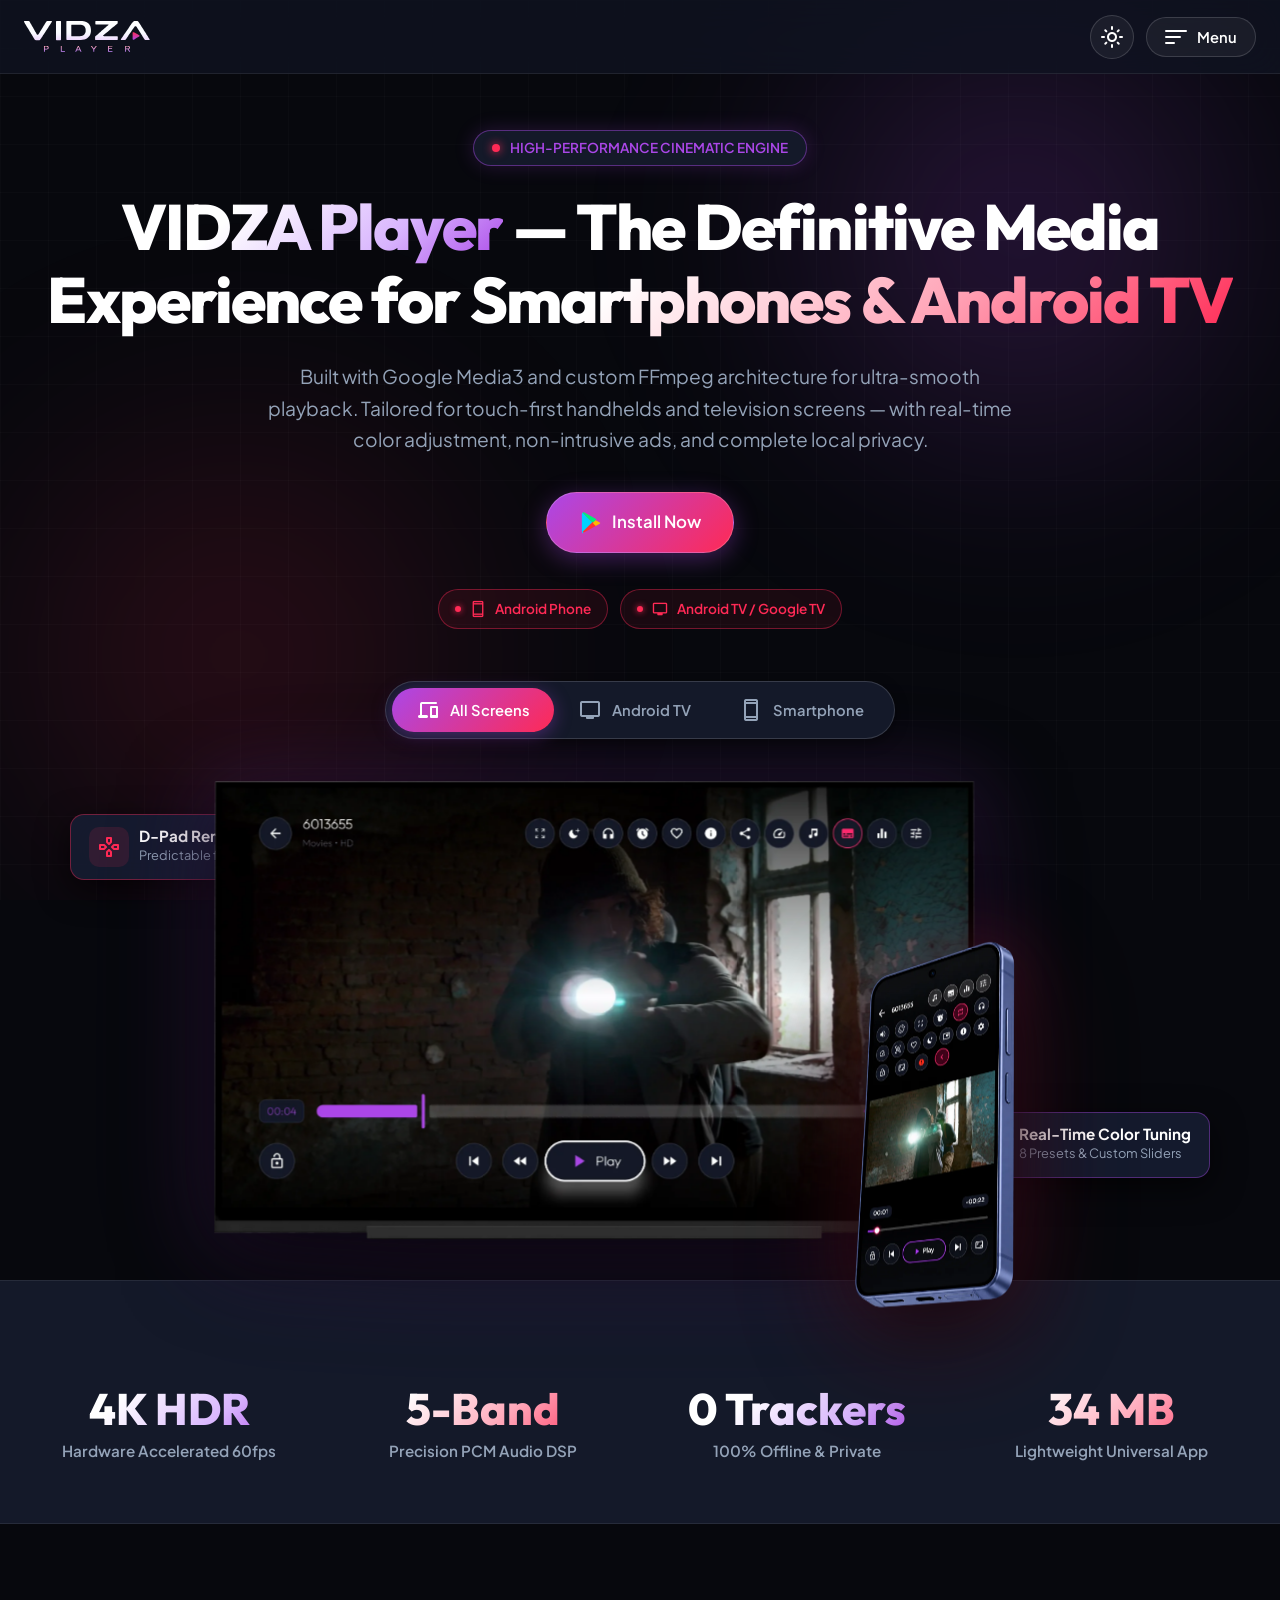
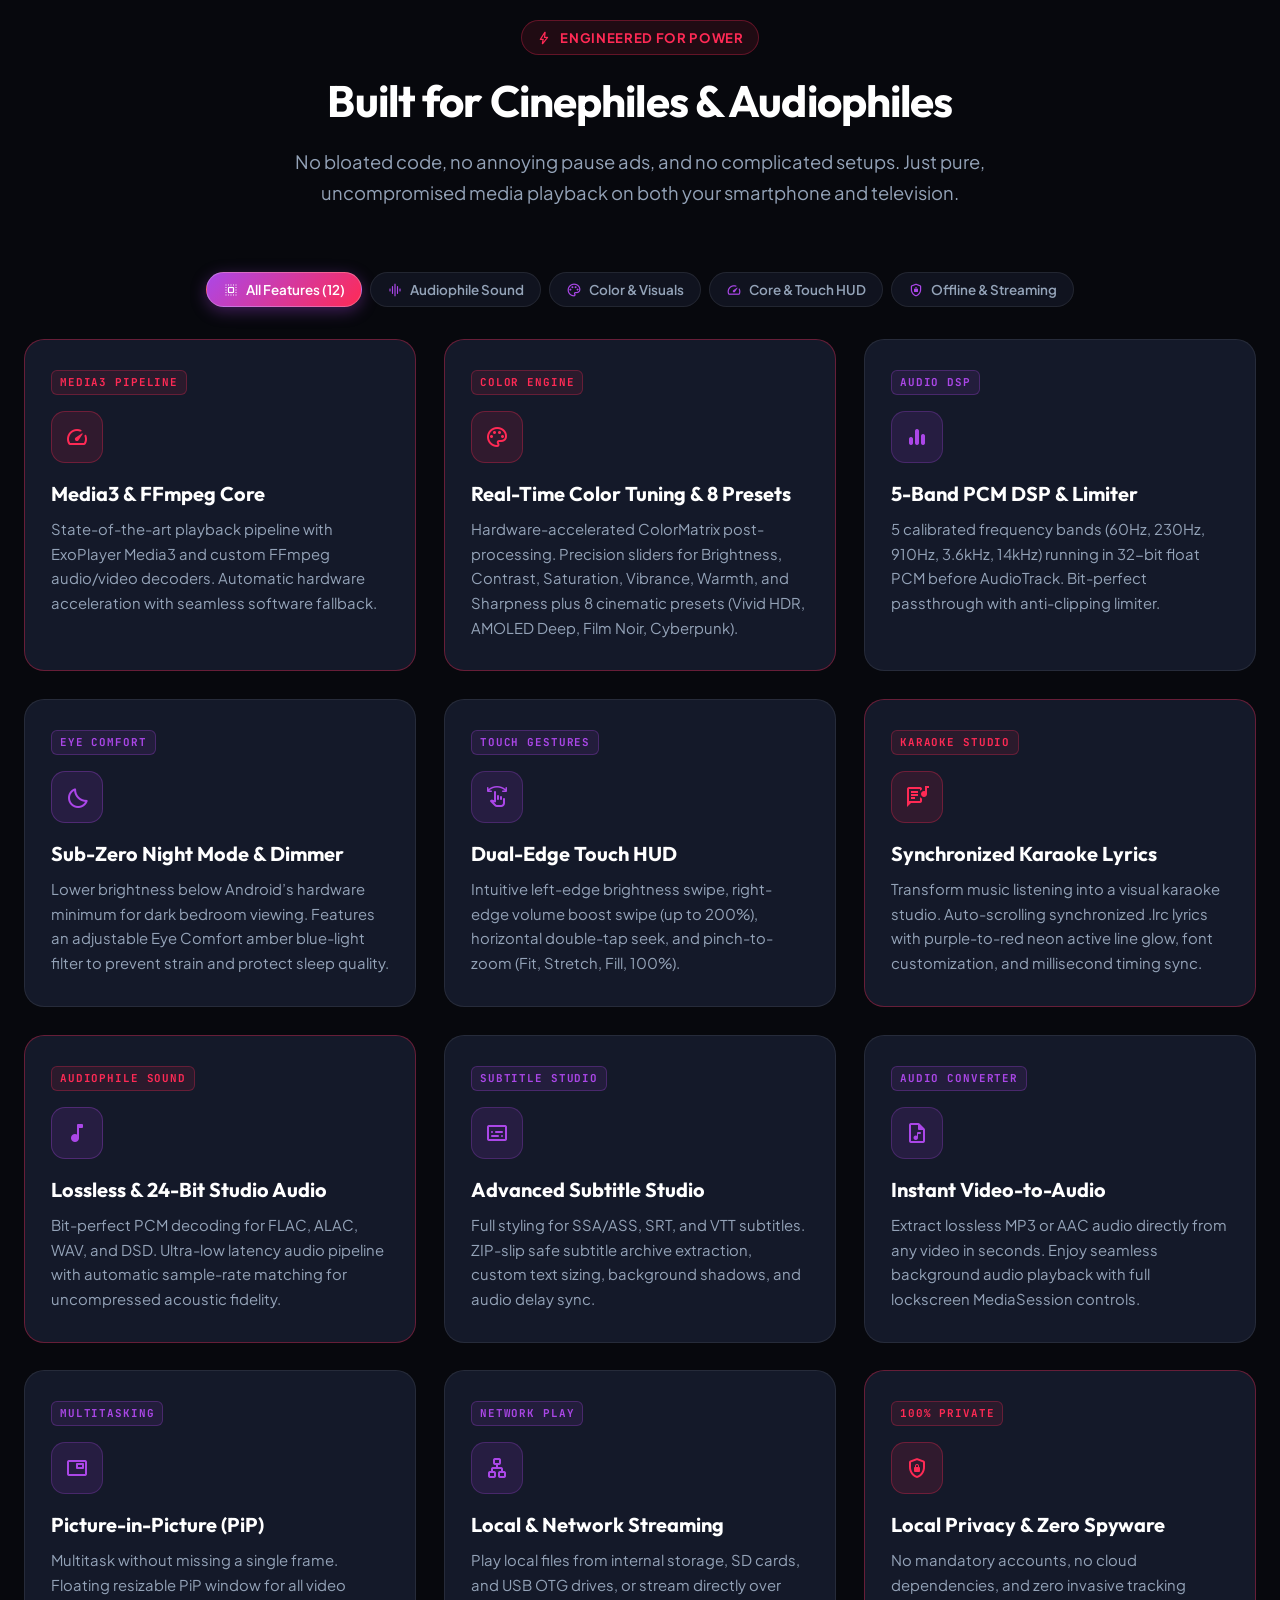
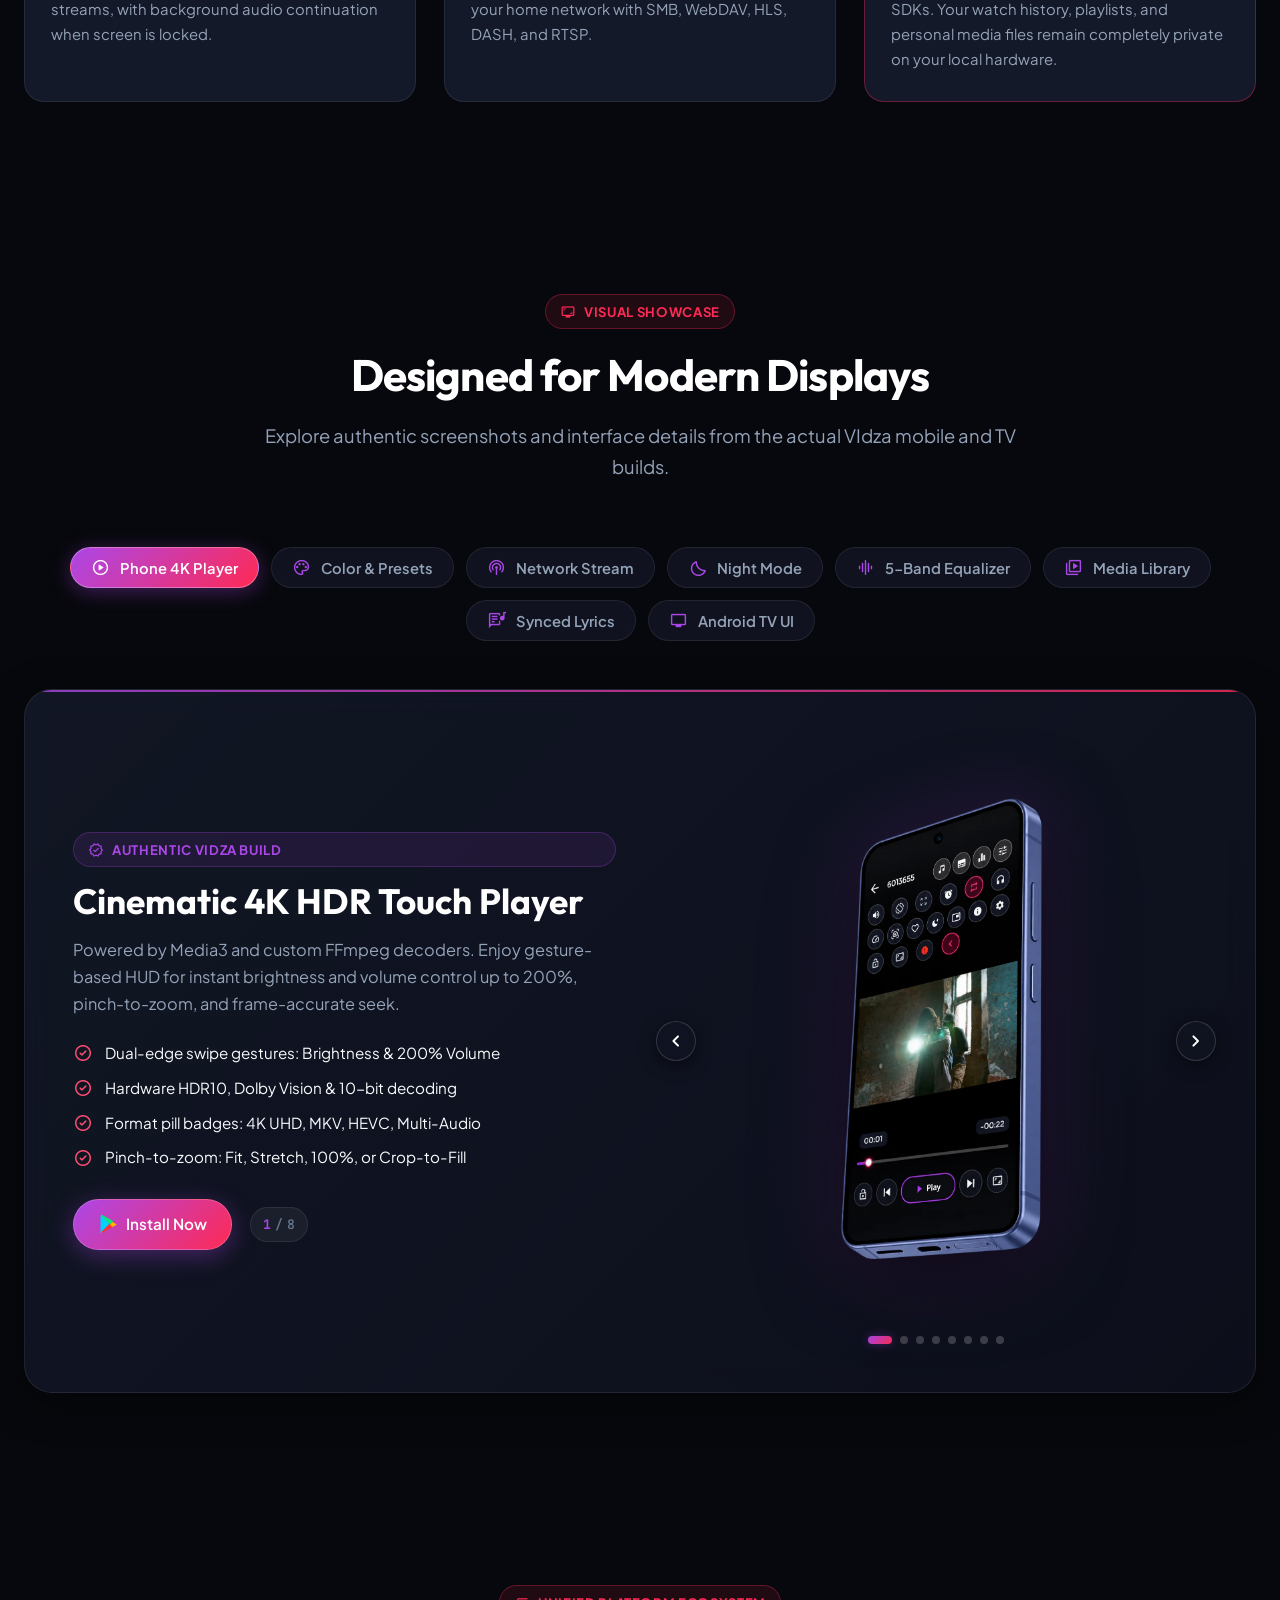
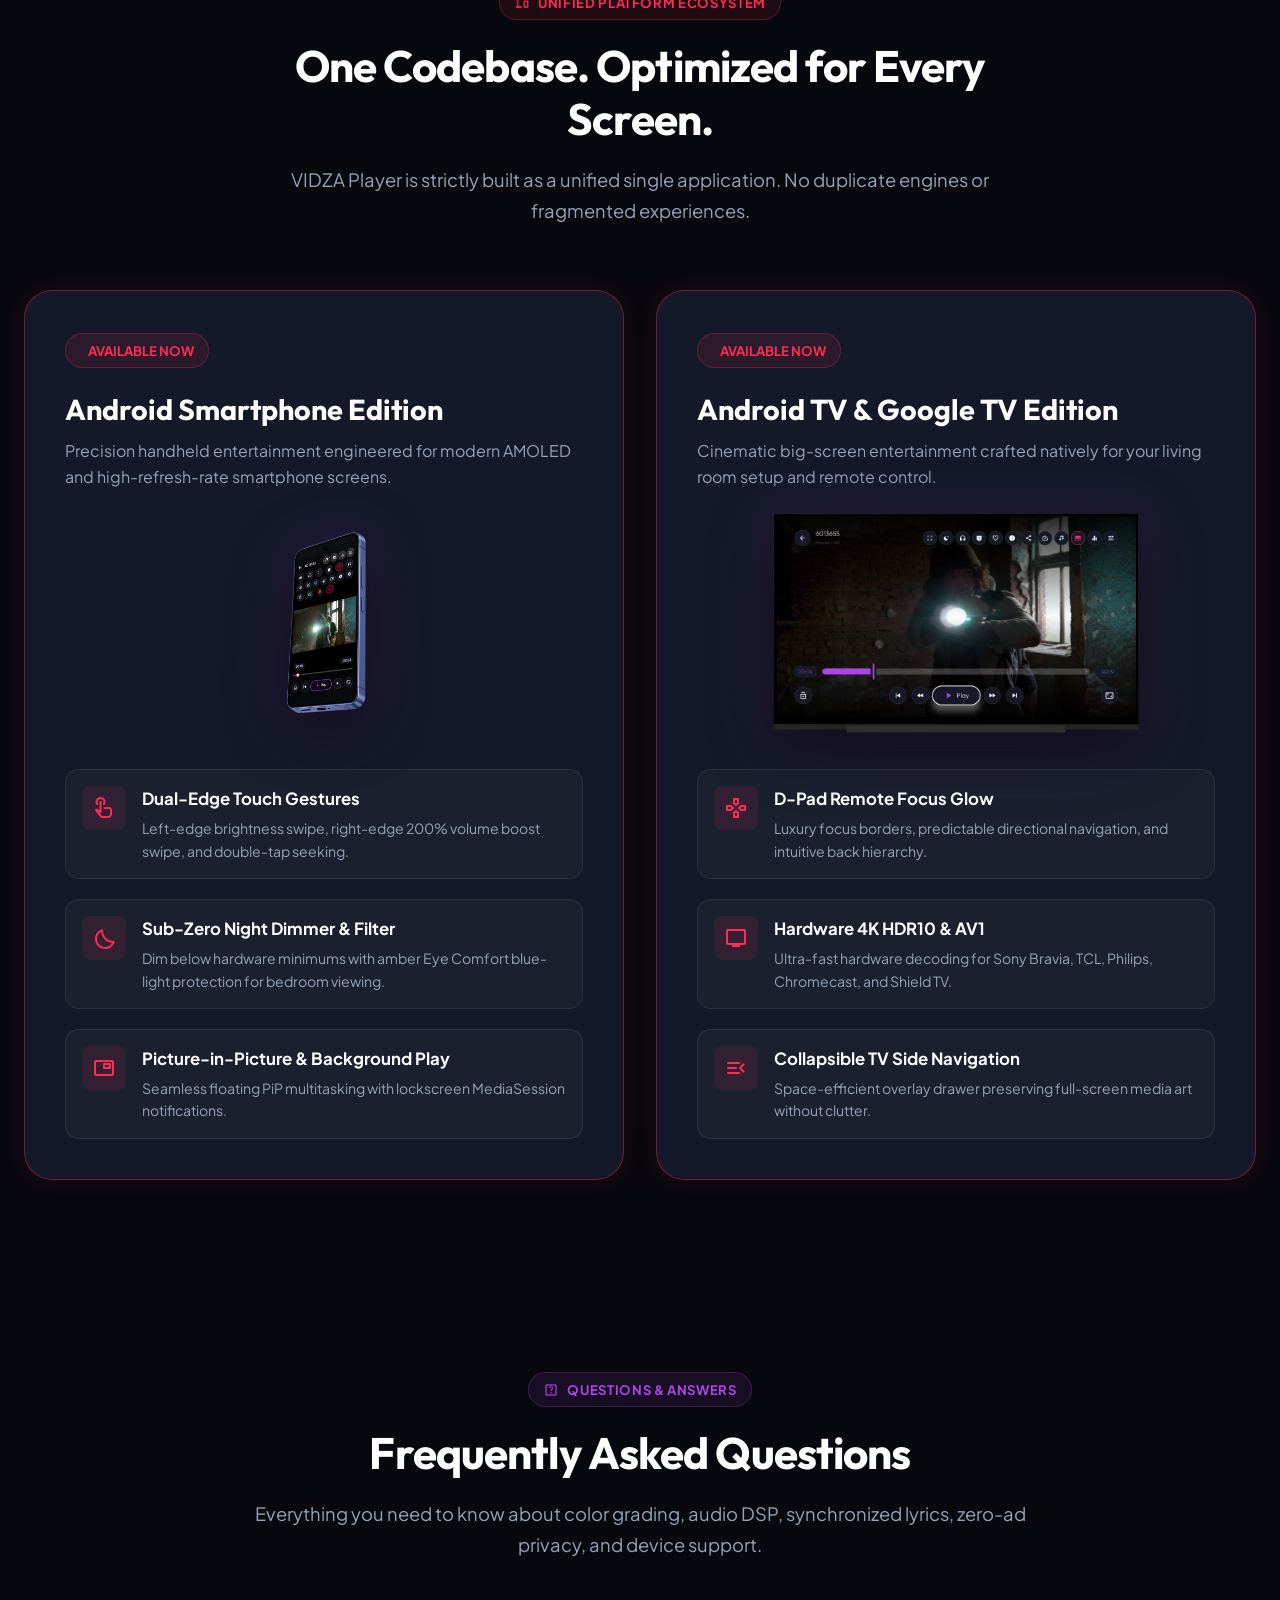
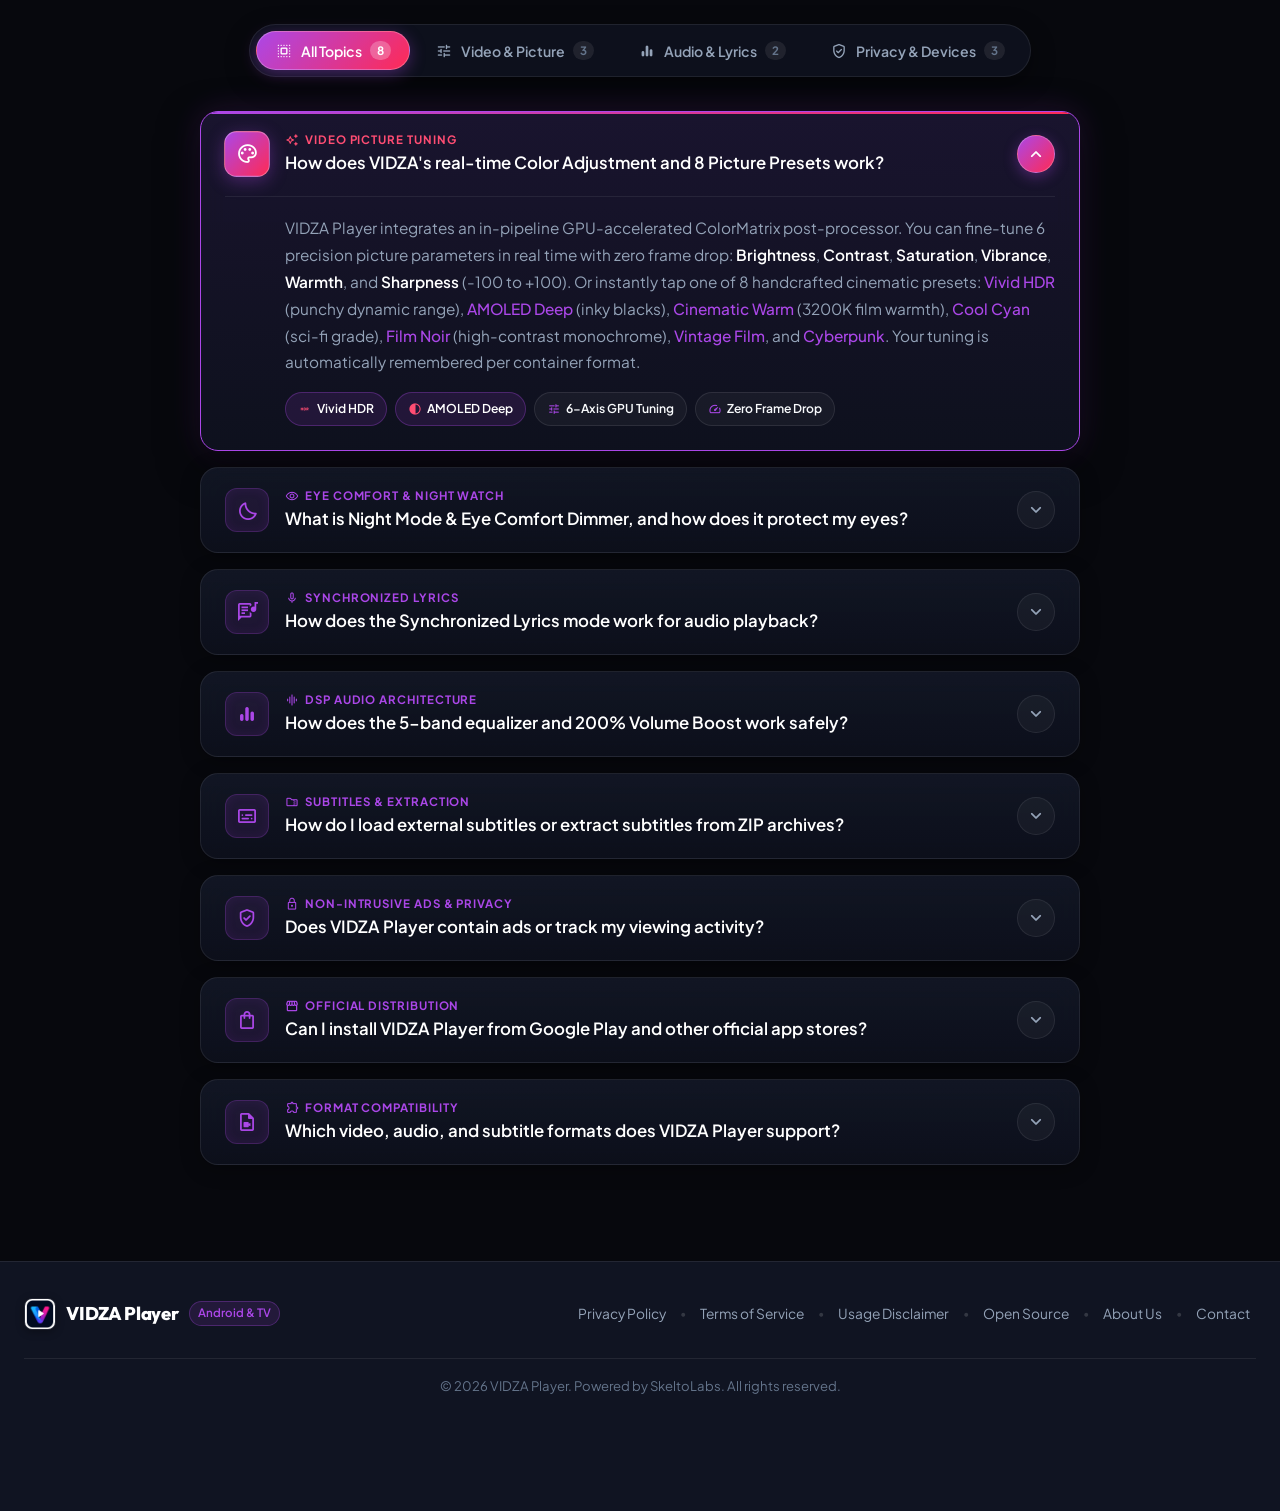
==== commit 70425672: "Upgrade mobile appearance, typography hierarchy, card UX, and responsive tab interactions" ====
--- a/index.html
+++ b/index.html
@@ -194,9 +194,9 @@
   </noscript>
 
   <!-- Stylesheets -->
-  <link rel="stylesheet" href="css/style.css?v=6.1">
-  <link rel="stylesheet" href="css/animations.css?v=6.1" media="print" onload="this.media='all'">
-  <noscript><link rel="stylesheet" href="css/animations.css?v=6.1"></noscript>
+  <link rel="stylesheet" href="css/style.css?v=6.2">
+  <link rel="stylesheet" href="css/animations.css?v=6.2" media="print" onload="this.media='all'">
+  <noscript><link rel="stylesheet" href="css/animations.css?v=6.2"></noscript>
 
   <!-- Inline critical overrides — always fresh, guaranteed no-cache -->
   <style>
@@ -248,7 +248,63 @@
         overflow: visible !important;
       }
 
-      /* Scrollable filter pill row with strict width boundary */
+      /* Hero CTA button on phone — prominent, high-comfort touch */
+      .hero-cta-group {
+        display: flex !important;
+        justify-content: center !important;
+        width: 100% !important;
+        margin-bottom: 12px !important;
+      }
+
+      .hero-cta-group .btn {
+        width: 100% !important;
+        max-width: 290px !important;
+        min-height: 50px !important;
+        padding: 13px 26px !important;
+        font-size: 0.98rem !important;
+        font-weight: 700 !important;
+        border-radius: var(--radius-full) !important;
+        box-shadow: 0 8px 24px rgba(255, 42, 85, 0.35), 0 0 16px rgba(171, 71, 232, 0.25) !important;
+        justify-content: center !important;
+        -webkit-tap-highlight-color: transparent !important;
+      }
+
+      .hero-cta-group .btn:active {
+        transform: scale(0.97) !important;
+      }
+
+      /* Redundant availability chips hidden on mobile to bring devices into direct view */
+      .hero-devices-row {
+        display: none !important;
+      }
+
+      /* Stats Banner on phone — elevated metric HUD */
+      .stats-banner {
+        padding: 16px 0 20px 0 !important;
+      }
+
+      .stats-grid {
+        background: rgba(18, 22, 34, 0.65) !important;
+        backdrop-filter: blur(16px) !important;
+        -webkit-backdrop-filter: blur(16px) !important;
+        border: 1px solid rgba(255, 255, 255, 0.08) !important;
+        border-radius: 20px !important;
+        padding: 18px 12px !important;
+        gap: 16px !important;
+      }
+
+      .stat-number {
+        font-size: 1.65rem !important;
+        font-weight: 800 !important;
+      }
+
+      .stat-label {
+        font-size: 0.74rem !important;
+        color: #9EABBF !important;
+        line-height: 1.35 !important;
+      }
+
+      /* Scrollable filter pill row with smooth touch momentum & edge breathing room */
       .feature-filters-wrap {
         display: flex !important;
         flex-wrap: nowrap !important;
@@ -260,10 +316,10 @@
         -webkit-overflow-scrolling: touch;
         scroll-snap-type: x mandatory;
         justify-content: flex-start !important;
-        padding: 4px 0 10px 0;
-        margin-bottom: 12px !important;
+        padding: 6px 4px 12px 4px !important;
+        margin-bottom: 14px !important;
         scrollbar-width: none;
-        gap: 6px !important;
+        gap: 8px !important;
       }
 
       .feature-filters-wrap::-webkit-scrollbar {
@@ -273,61 +329,103 @@
       .feature-filter-btn {
         flex: 0 0 auto !important;
         scroll-snap-align: start;
-        padding: 6px 12px !important;
-        font-size: 0.75rem !important;
-        gap: 5px !important;
-      }
-
-      /* Single-column feature grid - Ultra-compact sizing for phone only */
+        padding: 8px 14px !important;
+        font-size: 0.82rem !important;
+        font-weight: 600 !important;
+        border-radius: var(--radius-full) !important;
+        gap: 6px !important;
+        min-height: 38px !important;
+        display: inline-flex !important;
+        align-items: center !important;
+        background: rgba(255, 255, 255, 0.05) !important;
+        border: 1px solid rgba(255, 255, 255, 0.1) !important;
+        color: var(--text-secondary) !important;
+        transition: all 0.2s ease !important;
+        -webkit-tap-highlight-color: transparent !important;
+      }
+
+      .feature-filter-btn.active {
+        background: var(--gradient-brand) !important;
+        color: #FFFFFF !important;
+        border-color: transparent !important;
+        box-shadow: 0 4px 16px var(--purple-glow) !important;
+      }
+
+      .feature-filter-btn:active {
+        transform: scale(0.96) !important;
+      }
+
+      /* Single-column feature grid - Luxury glassmorphic cards with enhanced readability */
       .features-grid {
         grid-template-columns: 1fr !important;
-        gap: 6px !important;
+        gap: 12px !important;
       }
 
       .feature-card {
-        padding: 9px 12px !important;
-        border-radius: 12px !important;
+        padding: 16px 16px !important;
+        border-radius: 16px !important;
         display: flex !important;
         flex-direction: column !important;
-        gap: 3px !important;
+        gap: 7px !important;
         min-height: auto !important;
+        background: rgba(18, 22, 34, 0.72) !important;
+        backdrop-filter: blur(16px) !important;
+        -webkit-backdrop-filter: blur(16px) !important;
+        border: 1px solid rgba(255, 255, 255, 0.08) !important;
+        box-shadow: 0 4px 18px rgba(0, 0, 0, 0.25) !important;
+        transition: transform 0.2s ease, border-color 0.2s ease, box-shadow 0.2s ease !important;
+        -webkit-tap-highlight-color: transparent !important;
+      }
+
+      .feature-card:active {
+        transform: scale(0.985) !important;
+        border-color: rgba(171, 71, 232, 0.45) !important;
+        box-shadow: 0 0 24px rgba(171, 71, 232, 0.2) !important;
       }
 
       .feature-card-badge {
-        font-size: 0.58rem !important;
-        padding: 1px 6px !important;
+        font-size: 0.65rem !important;
+        font-weight: 700 !important;
+        padding: 2px 7px !important;
         margin-bottom: 2px !important;
-        border-radius: 4px !important;
+        border-radius: 6px !important;
         align-self: flex-start !important;
         letter-spacing: 0.5px !important;
+        background: rgba(255, 42, 85, 0.12) !important;
+        color: var(--red-primary) !important;
+        border: 1px solid rgba(255, 42, 85, 0.25) !important;
       }
 
       .feature-icon-wrap {
-        width: 26px !important;
-        height: 26px !important;
-        border-radius: 7px !important;
+        width: 36px !important;
+        height: 36px !important;
+        border-radius: 10px !important;
+        display: flex !important;
+        align-items: center !important;
+        justify-content: center !important;
         margin-bottom: 2px !important;
+        box-shadow: 0 4px 12px rgba(0, 0, 0, 0.25) !important;
+        flex-shrink: 0 !important;
       }
 
       .feature-icon-wrap .material-symbols-rounded {
-        font-size: 15px !important;
+        font-size: 19px !important;
       }
 
       .feature-title {
+        font-size: 1.02rem !important;
+        font-weight: 700 !important;
+        margin-bottom: 2px !important;
+        line-height: 1.3 !important;
+        color: #FFFFFF !important;
+        letter-spacing: -0.2px !important;
+      }
+
+      .feature-desc {
         font-size: 0.85rem !important;
-        margin-bottom: 2px !important;
-        line-height: 1.25 !important;
-      }
-
-      .feature-desc {
-        font-size: 0.73rem !important;
-        line-height: 1.35 !important;
+        line-height: 1.52 !important;
+        color: #A9B7D0 !important;
         margin: 0 !important;
-      }
-
-      /* Redundant availability chips hidden on mobile to bring devices into direct view */
-      .hero-devices-row {
-        display: none !important;
       }
 
       /* Showcase tabs single horizontal swipeable row (mobile view friendly) */
@@ -342,8 +440,8 @@
         max-width: 100% !important;
         width: 100% !important;
         box-sizing: border-box !important;
-        padding: 4px 4px 10px 4px !important;
-        gap: 7px !important;
+        padding: 6px 4px 12px 4px !important;
+        gap: 8px !important;
         margin-bottom: 14px !important;
         scrollbar-width: none !important;
       }
@@ -356,11 +454,30 @@
         flex: 0 0 auto !important;
         white-space: nowrap !important;
         scroll-snap-align: center !important;
-        font-size: 0.78rem !important;
-        padding: 6px 13px !important;
+        font-size: 0.82rem !important;
+        font-weight: 600 !important;
+        padding: 8px 14px !important;
         border-radius: var(--radius-full) !important;
         gap: 6px !important;
         display: inline-flex !important;
+        align-items: center !important;
+        min-height: 38px !important;
+        background: rgba(255, 255, 255, 0.05) !important;
+        border: 1px solid rgba(255, 255, 255, 0.1) !important;
+        color: var(--text-secondary) !important;
+        transition: all 0.2s ease !important;
+        -webkit-tap-highlight-color: transparent !important;
+      }
+
+      .showcase-tab-btn.active {
+        background: var(--gradient-brand) !important;
+        color: #FFFFFF !important;
+        border-color: transparent !important;
+        box-shadow: 0 4px 16px var(--purple-glow) !important;
+      }
+
+      .showcase-tab-btn:active {
+        transform: scale(0.96) !important;
       }
 
       .showcase-tab-btn .material-symbols-rounded {
@@ -405,10 +522,90 @@
       .showcase-screen-img {
         display: block !important;
         margin: 0 auto !important;
-        max-width: 82% !important;
-        max-height: 330px !important;
+        max-width: 86% !important;
+        max-height: 340px !important;
         height: auto !important;
         object-fit: contain !important;
+        border-radius: 18px !important;
+      }
+
+      .showcase-nav-arrow {
+        width: 36px !important;
+        height: 36px !important;
+        border-radius: 50% !important;
+        background: rgba(11, 14, 23, 0.85) !important;
+        backdrop-filter: blur(8px) !important;
+        border: 1px solid rgba(255, 255, 255, 0.15) !important;
+        color: #FFFFFF !important;
+        display: flex !important;
+        align-items: center !important;
+        justify-content: center !important;
+        z-index: 10 !important;
+        -webkit-tap-highlight-color: transparent !important;
+      }
+
+      .showcase-nav-arrow:active {
+        transform: scale(0.9) !important;
+      }
+
+      /* Multi-Device Ecosystem on Phone — interactive tabbed view */
+      .devices-mobile-nav {
+        display: flex !important;
+        justify-content: center !important;
+        align-items: center !important;
+        gap: 8px !important;
+        margin-bottom: 18px !important;
+        width: 100% !important;
+      }
+
+      .device-cat-btn {
+        display: inline-flex !important;
+        align-items: center !important;
+        justify-content: center !important;
+        gap: 7px !important;
+        padding: 9px 18px !important;
+        border-radius: var(--radius-full) !important;
+        background: rgba(255, 255, 255, 0.05) !important;
+        border: 1px solid rgba(255, 255, 255, 0.1) !important;
+        color: var(--text-secondary) !important;
+        font-size: 0.84rem !important;
+        font-weight: 600 !important;
+        cursor: pointer !important;
+        min-height: 40px !important;
+        transition: all 0.25s ease !important;
+        -webkit-tap-highlight-color: transparent !important;
+      }
+
+      .device-cat-btn .material-symbols-rounded {
+        font-size: 18px !important;
+      }
+
+      .device-cat-btn.active {
+        background: var(--gradient-brand) !important;
+        color: #FFFFFF !important;
+        border-color: transparent !important;
+        box-shadow: 0 4px 18px var(--purple-glow) !important;
+      }
+
+      .device-cat-btn:active {
+        transform: scale(0.96) !important;
+      }
+
+      .devices-split-grid .device-category-card {
+        display: none !important;
+      }
+
+      .devices-split-grid .device-category-card.active-device-card {
+        display: block !important;
+        animation: fadeIn 0.3s ease !important;
+      }
+
+      .device-category-card {
+        padding: 20px 16px !important;
+        border-radius: 18px !important;
+        background: rgba(18, 22, 34, 0.72) !important;
+        backdrop-filter: blur(16px) !important;
+        border: 1px solid rgba(255, 255, 255, 0.08) !important;
       }
 
       /* FAQ filter scroll container with momentum and smooth sliding */
@@ -437,8 +634,8 @@
         scroll-snap-type: x mandatory !important;
         box-sizing: border-box !important;
         scrollbar-width: none !important;
-        gap: 6px !important;
-        padding: 4px 6px !important;
+        gap: 8px !important;
+        padding: 6px 4px 12px 4px !important;
         justify-content: flex-start !important;
       }
 
@@ -450,9 +647,55 @@
         flex: 0 0 auto !important;
         white-space: nowrap !important;
         scroll-snap-align: center !important;
-        padding: 6px 12px !important;
-        font-size: 0.78rem !important;
-        gap: 5px !important;
+        padding: 8px 14px !important;
+        font-size: 0.82rem !important;
+        font-weight: 600 !important;
+        border-radius: var(--radius-full) !important;
+        gap: 6px !important;
+        min-height: 38px !important;
+        display: inline-flex !important;
+        align-items: center !important;
+        background: rgba(255, 255, 255, 0.05) !important;
+        border: 1px solid rgba(255, 255, 255, 0.1) !important;
+        color: var(--text-secondary) !important;
+        transition: all 0.2s ease !important;
+        -webkit-tap-highlight-color: transparent !important;
+      }
+
+      .faq-filter-btn.active {
+        background: var(--gradient-brand) !important;
+        color: #FFFFFF !important;
+        border-color: transparent !important;
+        box-shadow: 0 4px 16px var(--purple-glow) !important;
+      }
+
+      .faq-filter-btn:active {
+        transform: scale(0.96) !important;
+      }
+
+      .faq-item {
+        border-radius: 14px !important;
+        background: rgba(18, 22, 34, 0.7) !important;
+        border: 1px solid rgba(255, 255, 255, 0.07) !important;
+        transition: border-color 0.25s ease, box-shadow 0.25s ease !important;
+        overflow: hidden !important;
+      }
+
+      .faq-item.active {
+        border-color: rgba(171, 71, 232, 0.4) !important;
+        box-shadow: 0 0 20px rgba(171, 71, 232, 0.12) !important;
+      }
+
+      .faq-question {
+        padding: 14px 16px !important;
+        min-height: 52px !important;
+        -webkit-tap-highlight-color: transparent !important;
+      }
+
+      .faq-answer-inner {
+        font-size: 0.88rem !important;
+        line-height: 1.6 !important;
+        color: #B3C0D6 !important;
       }
 
       /* Section spacing tighter */
@@ -462,6 +705,33 @@
 
       .section-header {
         margin-bottom: 18px !important;
+      }
+
+      /* Touch targets & micro-interactions */
+      .theme-toggle-btn:active,
+      .stair-menu-btn:active {
+        transform: scale(0.94) !important;
+      }
+
+      .stair-drawer-panel {
+        width: min(340px, 86vw) !important;
+      }
+
+      .stair-nav-anchor:active {
+        background: rgba(171, 71, 232, 0.15) !important;
+      }
+
+      .drawer-cta-btn:active {
+        transform: scale(0.97) !important;
+      }
+
+      .footer-bottom-link {
+        font-size: 0.80rem !important;
+        padding: 6px 8px !important;
+        min-height: 36px !important;
+        display: inline-flex !important;
+        align-items: center !important;
+        -webkit-tap-highlight-color: transparent !important;
       }
     }
 
@@ -469,15 +739,41 @@
     @media (max-width: 768px) {
       [data-theme="light"] .feature-card {
         background: #FFFFFF !important;
-        box-shadow: 0 2px 10px rgba(0, 0, 0, 0.06) !important;
+        border-color: rgba(15, 23, 42, 0.08) !important;
+        box-shadow: 0 4px 18px rgba(0, 0, 0, 0.06) !important;
+      }
+
+      [data-theme="light"] .feature-title {
+        color: #0F172A !important;
+      }
+
+      [data-theme="light"] .feature-desc {
+        color: #475569 !important;
       }
 
       [data-theme="light"] .feature-filter-btn {
         background: #FFFFFF !important;
+        border-color: rgba(15, 23, 42, 0.1) !important;
+        color: #475569 !important;
+      }
+
+      [data-theme="light"] .feature-filter-btn.active {
+        background: var(--gradient-brand) !important;
+        color: #FFFFFF !important;
       }
 
       [data-theme="light"] .stats-banner {
         background: #FFFFFF !important;
+      }
+
+      [data-theme="light"] .stats-grid {
+        background: #FFFFFF !important;
+        border-color: rgba(15, 23, 42, 0.08) !important;
+        box-shadow: 0 4px 20px rgba(0, 0, 0, 0.05) !important;
+      }
+
+      [data-theme="light"] .stat-label {
+        color: #64748B !important;
       }
 
       [data-theme="light"] .stat-item {
@@ -487,12 +783,36 @@
 
       [data-theme="light"] .device-category-card {
         background: #FFFFFF !important;
-        box-shadow: 0 2px 12px rgba(0, 0, 0, 0.05) !important;
+        border-color: rgba(15, 23, 42, 0.08) !important;
+        box-shadow: 0 4px 20px rgba(0, 0, 0, 0.06) !important;
+      }
+
+      [data-theme="light"] .device-cat-btn {
+        background: #FFFFFF !important;
+        border-color: rgba(15, 23, 42, 0.12) !important;
+        color: #475569 !important;
+      }
+
+      [data-theme="light"] .device-cat-btn.active {
+        background: var(--gradient-brand) !important;
+        color: #FFFFFF !important;
+      }
+
+      [data-theme="light"] .showcase-tab-btn {
+        background: #FFFFFF !important;
+        border-color: rgba(15, 23, 42, 0.1) !important;
+        color: #475569 !important;
+      }
+
+      [data-theme="light"] .showcase-tab-btn.active {
+        background: var(--gradient-brand) !important;
+        color: #FFFFFF !important;
       }
 
       [data-theme="light"] .faq-item {
         background: #FFFFFF !important;
-        box-shadow: 0 1px 6px rgba(0, 0, 0, 0.04) !important;
+        border-color: rgba(15, 23, 42, 0.08) !important;
+        box-shadow: 0 2px 10px rgba(0, 0, 0, 0.04) !important;
       }
 
       [data-theme="light"] .showcase-display-area {
@@ -1828,8 +2148,8 @@
   </footer>
 
   <!-- Scripts -->
-  <script src="js/scroll-effects.js?v=6.1" defer></script>
-  <script src="js/main.js?v=6.1" defer></script>
+  <script src="js/scroll-effects.js?v=6.2" defer></script>
+  <script src="js/main.js?v=6.2" defer></script>
 </body>
 
 </html>
--- a/css/style.css
+++ b/css/style.css
@@ -1998,6 +1998,10 @@
 }
 
 /* Device Ecosystem & Roadmap Section */
+.devices-mobile-nav {
+  display: none;
+}
+
 .devices-split-grid {
   display: grid;
   grid-template-columns: 1fr 1fr;
@@ -3140,9 +3144,9 @@
 }
 
 .legal-container {
-  max-width: 960px;
+  max-width: 860px;
   margin: 0 auto;
-  padding: 0 24px;
+  padding: 0 20px;
 }
 
 .legal-breadcrumb {
@@ -3223,7 +3227,7 @@
 }
 
 .in-card-pretitle {
-  font-size: 0.8rem;
+  font-size: 0.75rem;
   font-weight: 700;
   text-transform: uppercase;
   letter-spacing: 0.08em;
@@ -3232,29 +3236,29 @@
 
 .in-card-title {
   font-family: 'Outfit', sans-serif;
-  font-size: clamp(2rem, 4vw, 2.75rem);
+  font-size: clamp(1.65rem, 3.2vw, 2.1rem);
   font-weight: 800;
   color: var(--text-white);
-  line-height: 1.15;
-  margin-bottom: 10px;
-  letter-spacing: -0.02em;
+  line-height: 1.2;
+  margin-bottom: 8px;
+  letter-spacing: -0.015em;
 }
 
 .in-card-meta {
   display: flex;
   align-items: center;
-  gap: 10px;
-  font-size: 0.92rem;
-  color: var(--text-secondary);
+  gap: 8px;
+  font-size: 0.82rem;
+  color: var(--text-muted);
   flex-wrap: wrap;
 }
 
 .in-card-footer {
-  margin-top: 40px;
-  padding-top: 20px;
+  margin-top: 28px;
+  padding-top: 16px;
   border-top: 1px solid var(--border-subtle);
   text-align: center;
-  font-size: 0.85rem;
+  font-size: 0.8rem;
   color: var(--text-muted);
 }
 
@@ -3375,19 +3379,21 @@
 .legal-doc-content {
   background: var(--bg-card);
   border: 1px solid var(--border-subtle);
-  border-radius: var(--radius-xl);
-  padding: 48px;
-  box-shadow: var(--shadow-sm);
+  border-radius: var(--radius-lg);
+  padding: 34px 38px;
+  box-shadow: 0 4px 24px rgba(0, 0, 0, 0.25);
 }
 
 .legal-doc-content h2 {
-  font-size: 1.6rem;
-  margin-top: 36px;
-  margin-bottom: 16px;
+  font-size: 1.18rem;
+  font-weight: 700;
+  margin-top: 28px;
+  margin-bottom: 10px;
   color: var(--text-white);
   display: flex;
   align-items: center;
-  gap: 10px;
+  gap: 8px;
+  line-height: 1.35;
 }
 
 .legal-doc-content h2:first-of-type {
@@ -3395,66 +3401,77 @@
 }
 
 .legal-doc-content h3 {
-  font-size: 1.25rem;
-  margin-top: 24px;
-  margin-bottom: 12px;
+  font-size: 1.02rem;
+  font-weight: 600;
+  margin-top: 18px;
+  margin-bottom: 8px;
   color: var(--text-white);
+  line-height: 1.35;
 }
 
 .legal-doc-content p {
   color: var(--text-secondary);
-  font-size: 1rem;
-  line-height: 1.8;
-  margin-bottom: 16px;
+  font-size: 0.91rem;
+  line-height: 1.68;
+  margin-bottom: 12px;
+  text-align: left;
 }
 
 .legal-doc-content ul, .legal-doc-content ol {
   color: var(--text-secondary);
-  margin-left: 24px;
-  margin-bottom: 20px;
-  line-height: 1.8;
+  font-size: 0.91rem;
+  line-height: 1.68;
+  margin-left: 20px;
+  margin-bottom: 14px;
 }
 
 .legal-doc-content li {
-  margin-bottom: 8px;
+  margin-bottom: 6px;
 }
 
 .legal-doc-content code {
-  background: rgba(255, 42, 85, 0.1);
+  background: rgba(255, 42, 85, 0.08);
   color: var(--red-primary);
-  padding: 2px 6px;
+  padding: 1.5px 5px;
   border-radius: 4px;
   font-family: 'JetBrains Mono', monospace;
-  font-size: 0.88em;
+  font-size: 0.85em;
 }
 
 .legal-callout {
-  background: rgba(171, 71, 232, 0.08);
-  border-left: 4px solid var(--purple-light);
-  border-radius: 0 var(--radius-md) var(--radius-md) 0;
-  padding: 20px 24px;
-  margin: 24px 0;
+  background: rgba(171, 71, 232, 0.06);
+  border-left: 3px solid var(--purple-light);
+  border-radius: 0 8px 8px 0;
+  padding: 14px 18px;
+  margin: 18px 0;
+  font-size: 0.88rem;
+  line-height: 1.6;
 }
 
 .legal-callout.callout-red {
-  background: rgba(255, 42, 85, 0.08);
+  background: rgba(255, 42, 85, 0.06);
   border-left-color: var(--red-primary);
 }
 
 .legal-callout-title {
   font-weight: 700;
-  font-size: 1.05rem;
+  font-size: 0.95rem;
   color: var(--text-white);
-  margin-bottom: 6px;
+  margin-bottom: 4px;
   display: flex;
   align-items: center;
   gap: 8px;
+}
+
+.legal-callout p {
+  font-size: 0.88rem !important;
+  line-height: 1.6 !important;
 }
 
 .legal-table-wrap {
   overflow-x: auto;
-  margin: 24px 0;
-  border-radius: var(--radius-md);
+  margin: 18px 0;
+  border-radius: 8px;
   border: 1px solid var(--border-subtle);
 }
 
@@ -3462,14 +3479,17 @@
   width: 100%;
   border-collapse: collapse;
   text-align: left;
-  font-size: 0.92rem;
+  font-size: 0.85rem;
 }
 
 .legal-table th {
   background: rgba(255, 255, 255, 0.04);
   color: var(--text-white);
-  padding: 14px 18px;
+  padding: 10px 14px;
   font-weight: 700;
+  font-size: 0.82rem;
+  text-transform: uppercase;
+  letter-spacing: 0.04em;
   border-bottom: 1px solid var(--border-subtle);
 }
 
@@ -3479,9 +3499,11 @@
 }
 
 .legal-table td {
-  padding: 14px 18px;
+  padding: 10px 14px;
   border-bottom: 1px solid var(--border-subtle);
   color: var(--text-secondary);
+  font-size: 0.85rem;
+  line-height: 1.55;
 }
 
 .legal-table tr:last-child td {
@@ -4055,12 +4077,9 @@
     padding: 8px 10px;
   }
 
-  /* Hero on Phone — Compact & Immediate */
-  .hero-section {
-    padding-top: calc(var(--header-height) + 18px);
   /* Hero Section on Phone — Crisp, Beautifully Centered Above-the-Fold Composition */
   .hero-section {
-    padding-top: calc(var(--header-height) + 10px);
+    padding-top: calc(var(--header-height) + 12px);
     padding-bottom: 18px;
   }
   .hero-pill-badge {
@@ -4716,11 +4735,22 @@
     font-size: 1.65rem;
   }
   .legal-doc-content {
-    padding: 22px 16px;
-    border-radius: var(--radius-lg);
+    padding: 20px 18px;
+    border-radius: var(--radius-md);
   }
   .legal-doc-content h2 {
-    font-size: 1.25rem;
+    font-size: 1.1rem;
+    margin-top: 22px;
+    margin-bottom: 8px;
+  }
+  .legal-doc-content p,
+  .legal-doc-content ul,
+  .legal-doc-content ol {
+    font-size: 0.88rem;
+    line-height: 1.62;
+  }
+  .in-card-title {
+    font-size: 1.5rem !important;
   }
 
   /* Modals on Phone */
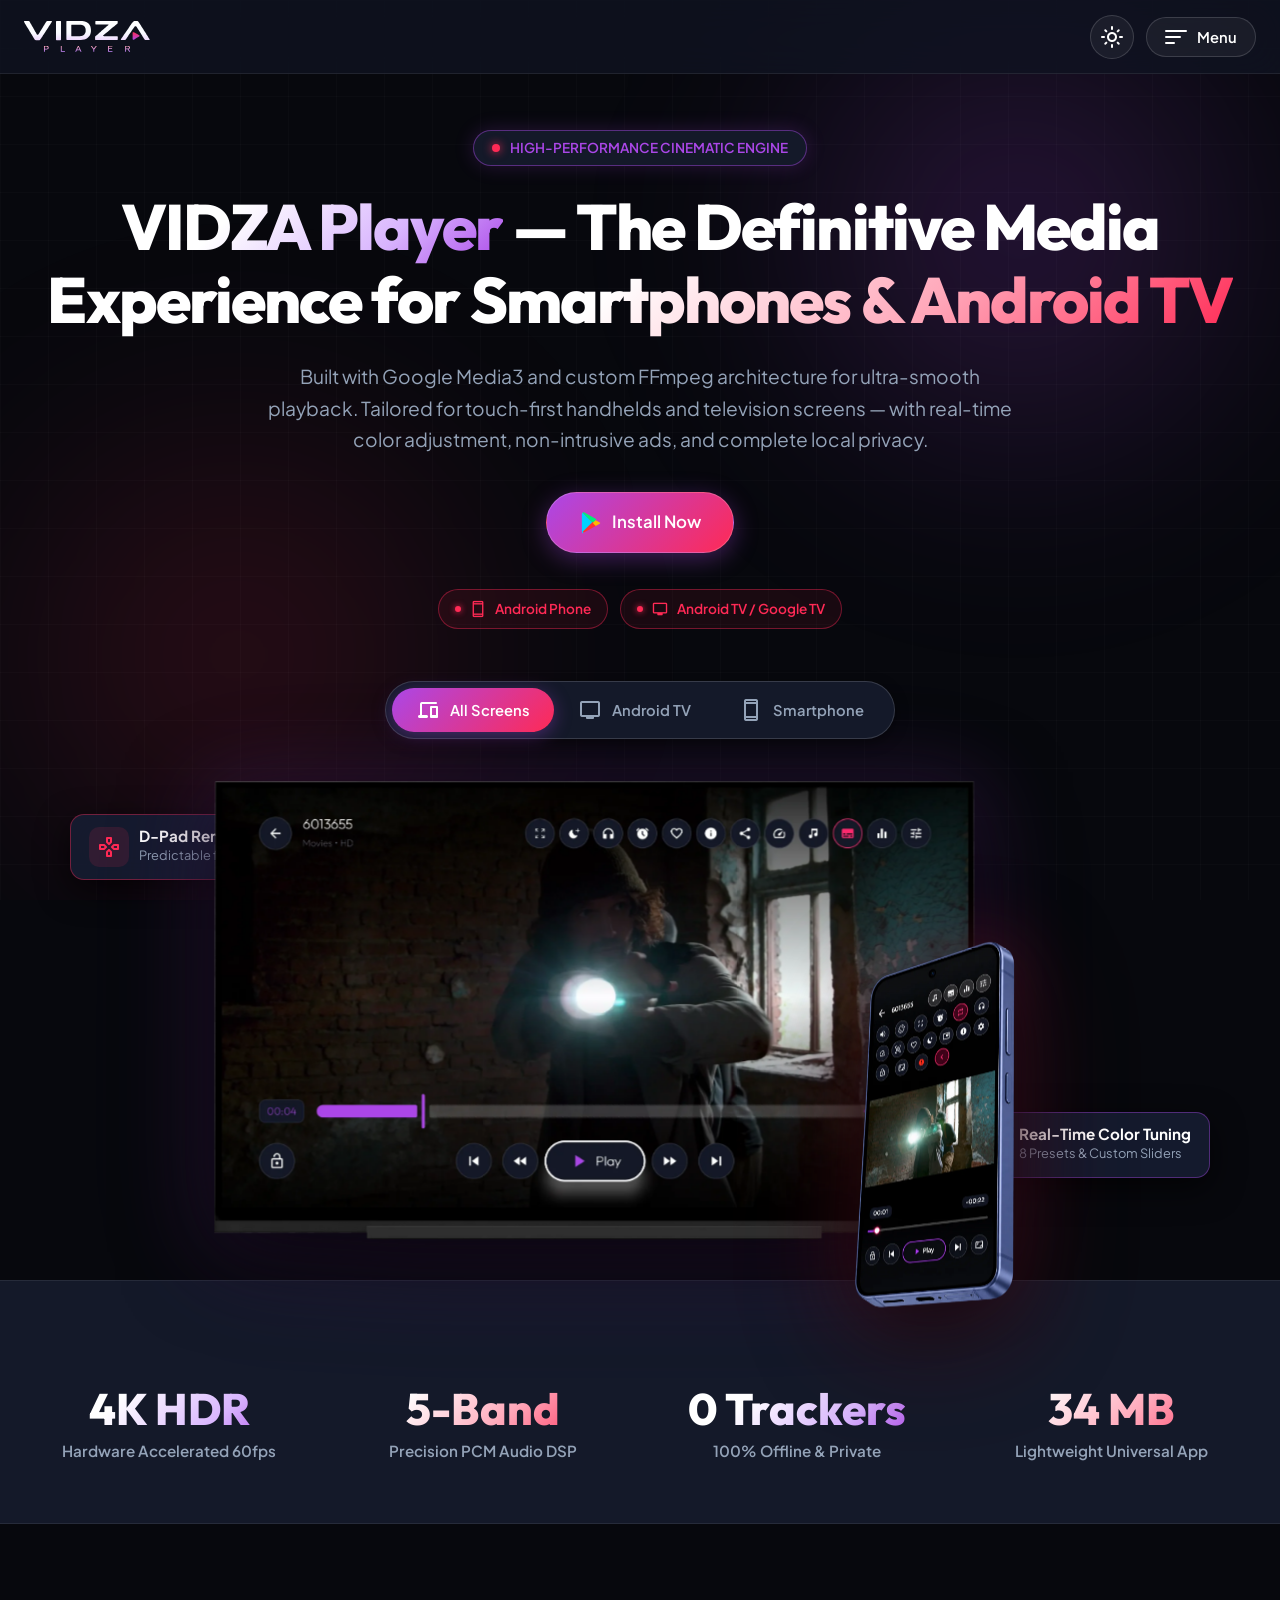
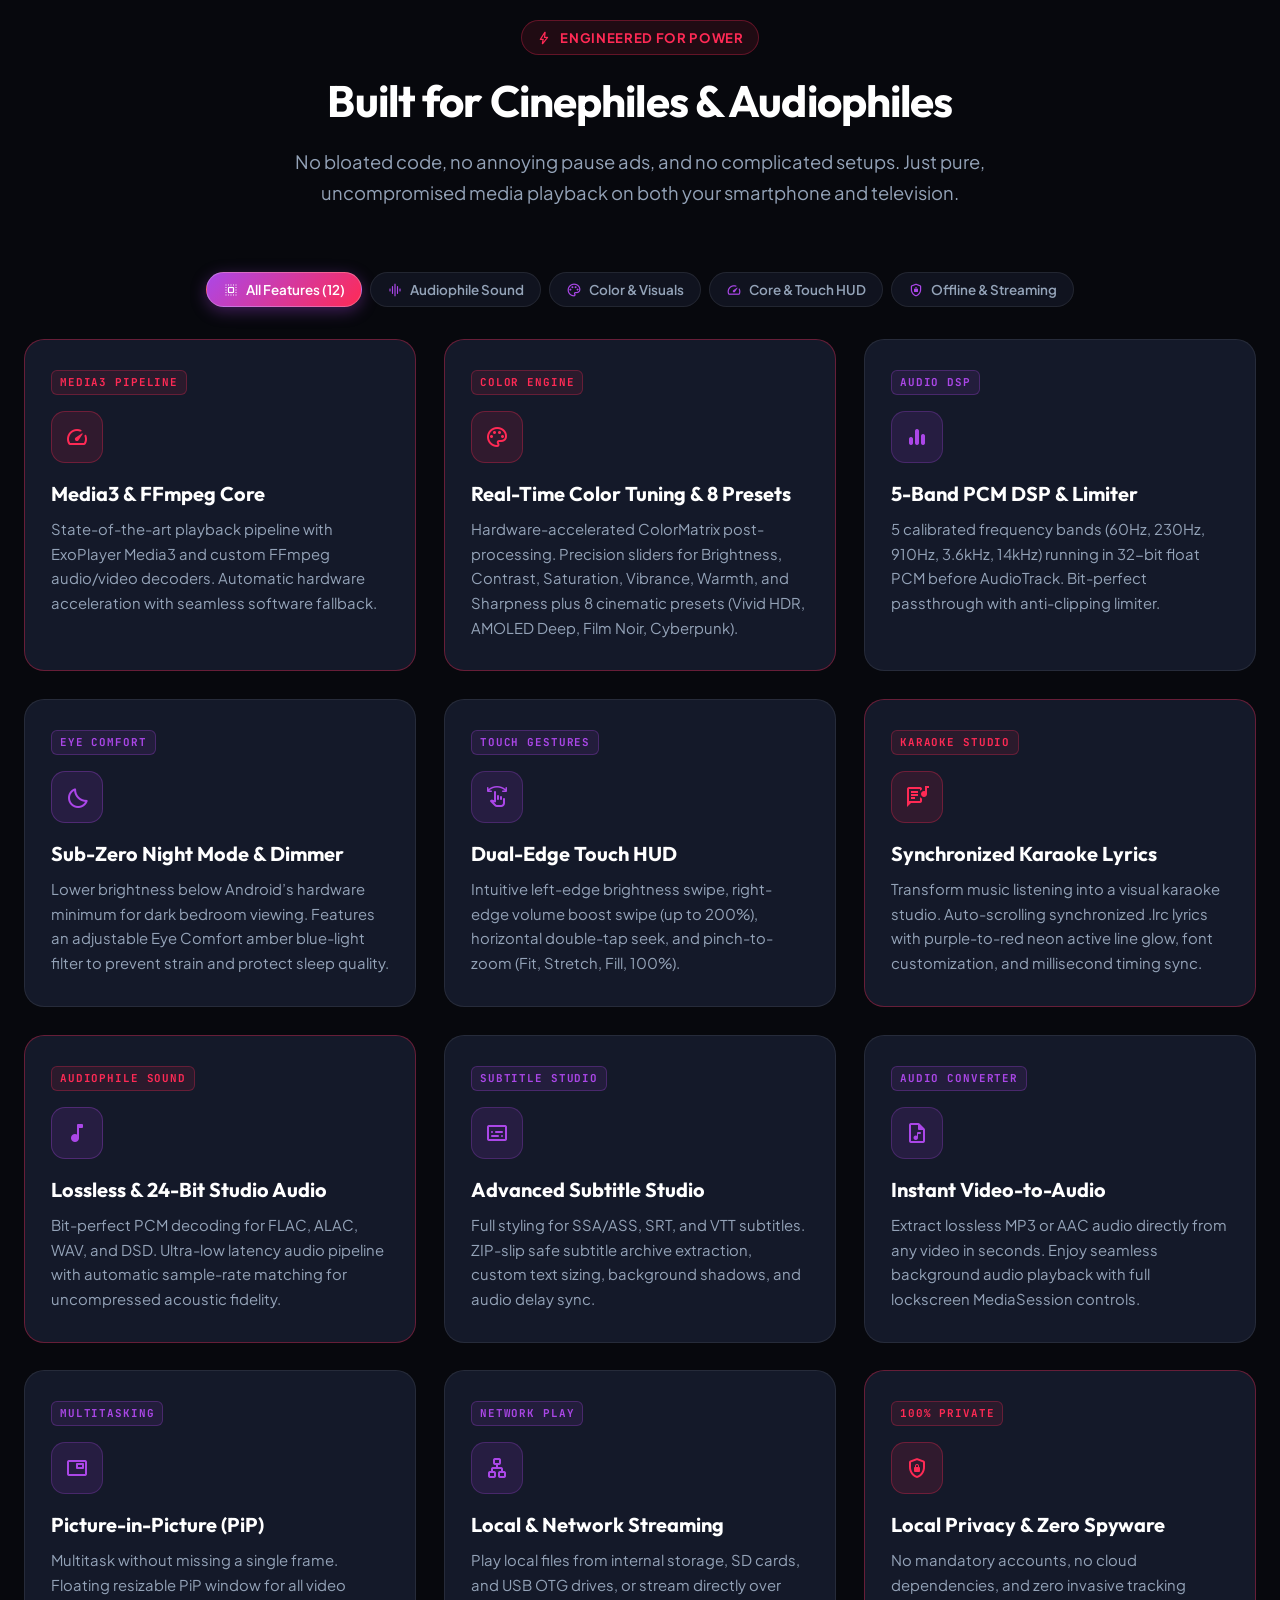
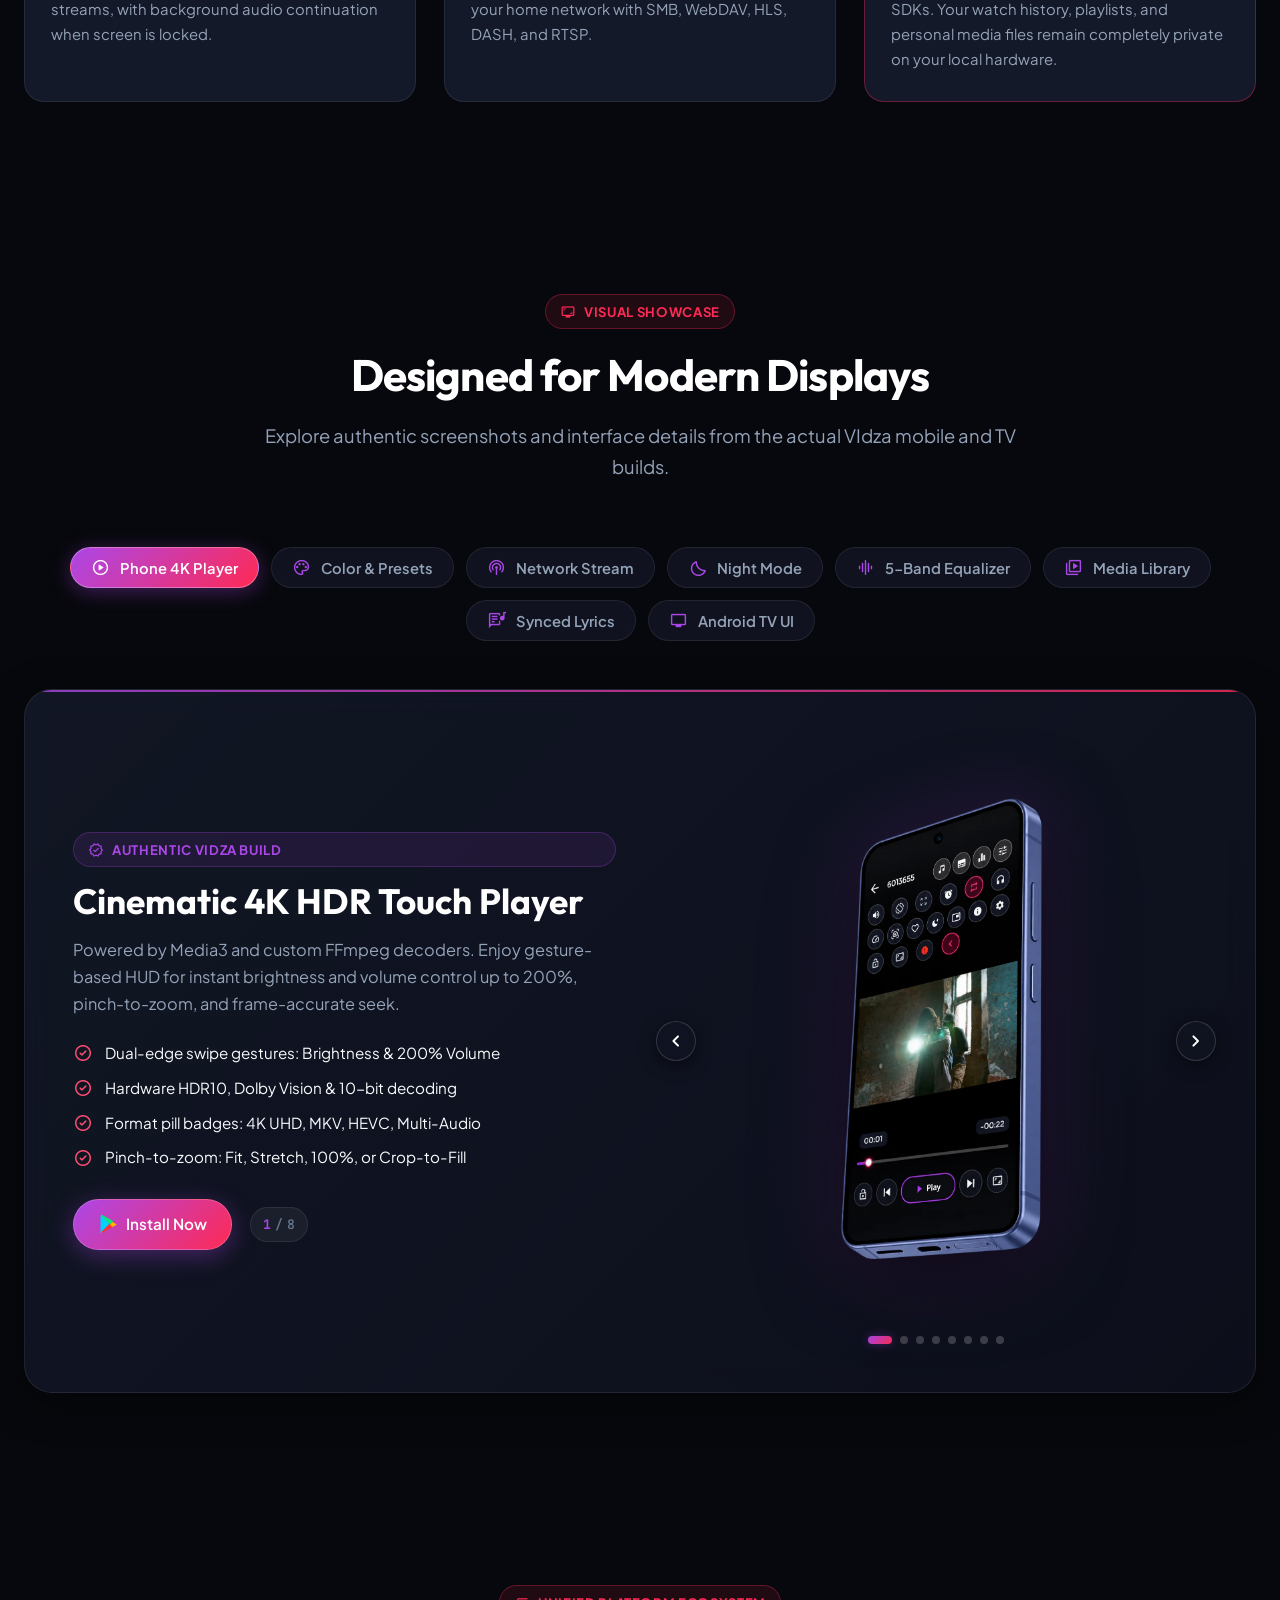
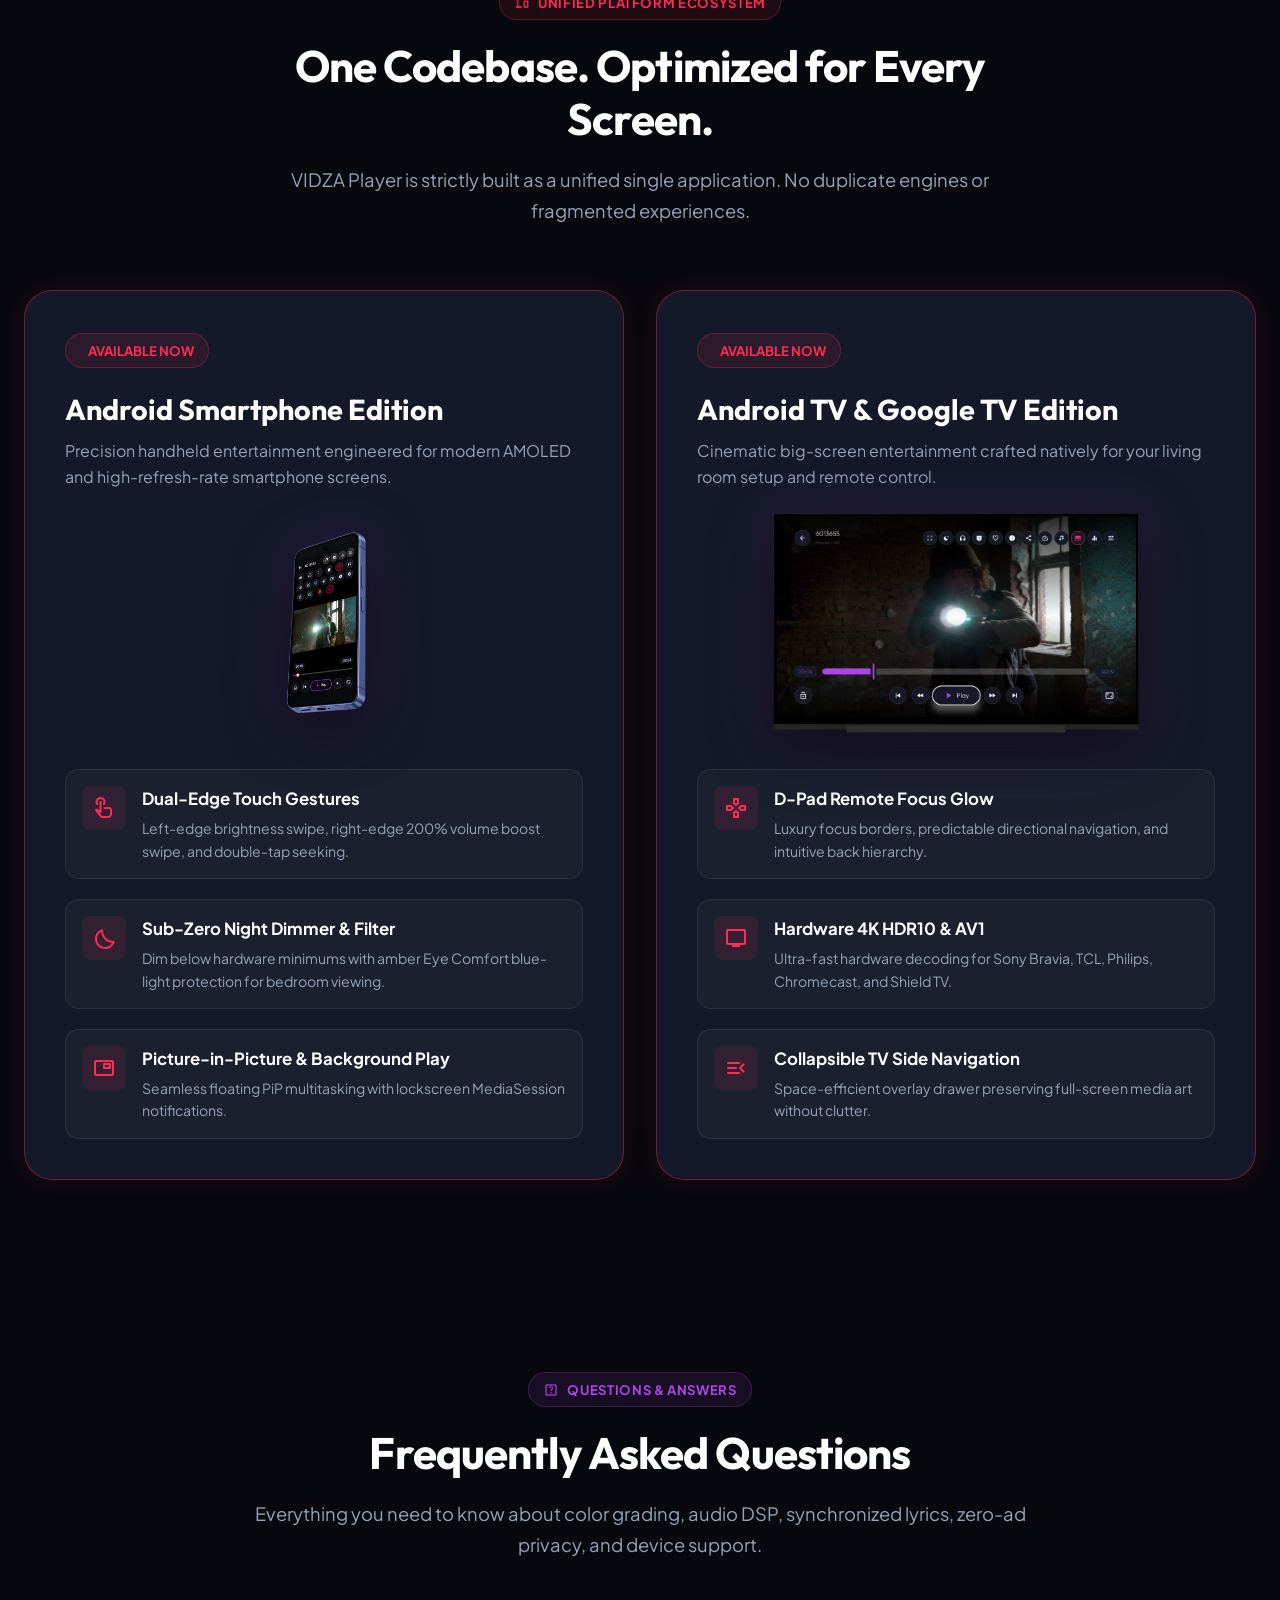
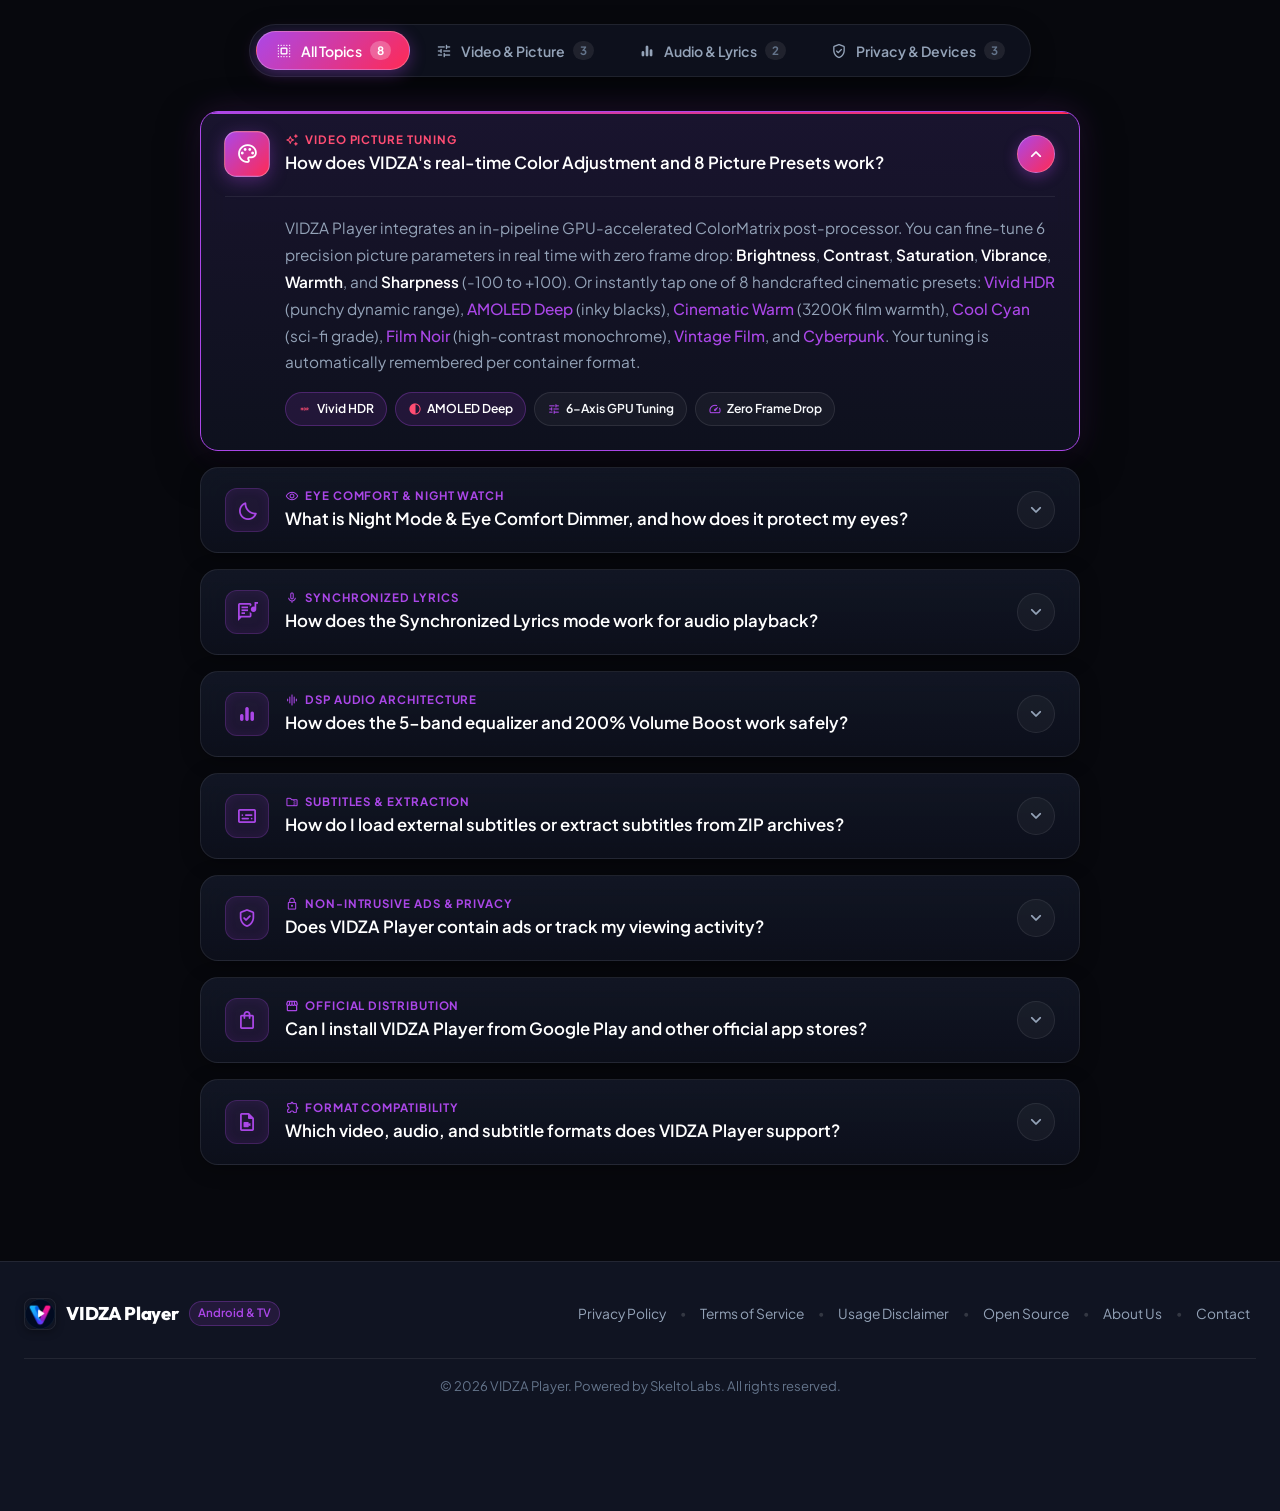
==== commit 8d028f53: "Fix circular favicon styling, configure Google Site Name to Vidza Player, and optimize SEO for Chrom" ====
--- a/index.html
+++ b/index.html
@@ -4,16 +4,17 @@
 <head>
   <meta charset="UTF-8">
   <meta name="viewport" content="width=device-width, initial-scale=1.0, maximum-scale=5.0, viewport-fit=cover">
-  <title>VIDZA Player — Best All Format 4K Video Player & Aesthetic Music Player for Android & TV</title>
+  <title>Vidza Player — Best All Format 4K Video Player & Aesthetic Music Player for Android & TV</title>
 
   <!-- Primary Search Engine Meta Tags -->
-  <meta name="title" content="VIDZA Player — Best All Format 4K Video Player & Aesthetic Music Player for Android & TV">
+  <meta name="title" content="Vidza Player — Best All Format 4K Video Player & Aesthetic Music Player for Android & TV">
   <meta name="description"
-    content="VIDZA Player is the best all-format 4K HDR video player app and aesthetic music player for Android Smartphones and Android TV. Experience real-time color adjustment, sub-zero night mode, synchronized karaoke lyrics, 5-band precision equalizer, and 200% audio boost free with non-intrusive ads.">
+    content="Vidza Player is the best all-format 4K HDR video player app and aesthetic music player for Android Smartphones and Android TV. Experience real-time color adjustment, sub-zero night mode, synchronized karaoke lyrics, 5-band precision equalizer, and 200% audio boost.">
   <meta name="keywords"
-    content="video player app, best video player, multi video player, all type video player, all format video player, 4k video player, best audio player, music player, aesthetic music player, hdr video player, mkv player, mp4 player, flac player, offline video player, android tv video player, google tv player, media3 exoplayer, ffmpeg player, synchronized lyrics player, karaoke lyrics music player, 5 band equalizer, sub zero night mode, color adjustment video player, free video player, skeltolabs vidza">
+    content="vidza player, vidza, video player, vidza video player, vidza app, best video player, 4k video player, aesthetic music player, all format video player, multi video player, hdr video player, mkv player, mp4 player, flac player, offline video player, android tv video player, google tv player, media3 exoplayer, ffmpeg player, synchronized lyrics player, karaoke lyrics music player, 5 band equalizer, sub zero night mode, color adjustment video player, free video player, skeltolabs vidza">
   <meta name="author" content="SkeltoLabs">
-  <meta name="application-name" content="VIDZA Player">
+  <meta name="application-name" content="Vidza Player">
+  <meta name="apple-mobile-web-app-title" content="Vidza Player">
   <meta name="theme-color" content="#07080D">
   <meta name="color-scheme" content="dark light">
 
@@ -29,22 +30,46 @@
   <meta property="og:type" content="website">
   <meta property="og:locale" content="en_US">
   <meta property="og:url" content="https://vidza.skeltolabs.com/">
-  <meta property="og:site_name" content="VIDZA Player">
-  <meta property="og:title" content="VIDZA Player — Best All Format 4K Video Player & Aesthetic Music Player">
+  <meta property="og:site_name" content="Vidza Player">
+  <meta property="og:title" content="Vidza Player — Best All Format 4K Video Player & Aesthetic Music Player">
   <meta property="og:description"
     content="Play all video & audio formats in cinematic 4K HDR. Real-time color tuning, sub-zero night mode, synced karaoke lyrics, 5-band EQ, and non-intrusive ads on Android & TV.">
   <meta property="og:image" content="https://vidza.skeltolabs.com/assets/images/tv_preview.png">
   <meta property="og:image:width" content="1200">
   <meta property="og:image:height" content="675">
-  <meta property="og:image:alt" content="VIDZA Player on Android TV and Smartphone">
+  <meta property="og:image:alt" content="Vidza Player on Android TV and Smartphone">
 
   <!-- Twitter / X -->
   <meta name="twitter:card" content="summary_large_image">
   <meta name="twitter:url" content="https://vidza.skeltolabs.com/">
-  <meta name="twitter:title" content="VIDZA Player — Best All Format 4K Video Player & Aesthetic Music Player">
+  <meta name="twitter:title" content="Vidza Player — Best All Format 4K Video Player & Aesthetic Music Player">
   <meta name="twitter:description"
     content="All-format 4K HDR video player & aesthetic audio player. Free playback, color tuning, synced lyrics, 5-band EQ on Android & Android TV.">
   <meta name="twitter:image" content="https://vidza.skeltolabs.com/assets/images/tv_preview.png">
+
+  <!-- Google Search Site Name Definition (Schema.org WebSite JSON-LD) -->
+  <script type="application/ld+json">
+  {
+    "@context": "https://schema.org",
+    "@type": "WebSite",
+    "@id": "https://vidza.skeltolabs.com/#website",
+    "name": "Vidza Player",
+    "alternateName": [
+      "Vidza",
+      "VIDZA",
+      "VIDZA Player",
+      "Vidza Video Player",
+      "Vidza Player App"
+    ],
+    "url": "https://vidza.skeltolabs.com/",
+    "publisher": {
+      "@type": "Organization",
+      "name": "SkeltoLabs",
+      "url": "https://vidza.skeltolabs.com/",
+      "logo": "https://vidza.skeltolabs.com/assets/images/app_icon.png"
+    }
+  }
+  </script>
 
   <!-- Schema.org Structured Data (JSON-LD) for Google Rich Snippets & Search Graph -->
   <script type="application/ld+json">
@@ -54,10 +79,11 @@
       {
         "@type": "SoftwareApplication",
         "@id": "https://vidza.skeltolabs.com/#software",
-        "name": "VIDZA Player",
+        "name": "Vidza Player",
         "alternateName": [
           "Vidza",
-          "Vidza Player",
+          "VIDZA",
+          "VIDZA Player",
           "VIDZA 4K Video Player",
           "Vidza Video Player",
           "Vidza Music Player",
@@ -68,7 +94,7 @@
         "url": "https://vidza.skeltolabs.com/",
         "image": "https://vidza.skeltolabs.com/assets/images/app_icon.png",
         "screenshot": "https://vidza.skeltolabs.com/assets/images/tv_preview.png",
-        "description": "VIDZA Player is an all-format 4K HDR video player and aesthetic music player for Android and TV. Experience real-time color adjustment, sub-zero night mode, karaoke lyrics, 5-band equalizer, and 200% audio boost.",
+        "description": "Vidza Player is an all-format 4K HDR video player and aesthetic music player for Android and TV. Experience real-time color adjustment, sub-zero night mode, karaoke lyrics, 5-band equalizer, and 200% audio boost.",
         "aggregateRating": {
           "@type": "AggregateRating",
           "ratingValue": "4.9",
@@ -110,15 +136,15 @@
       },
       {
         "@type": "WebSite",
-        "@id": "https://vidza.skeltolabs.com/#website",
+        "@id": "https://vidza.skeltolabs.com/#website-graph",
         "url": "https://vidza.skeltolabs.com/",
-        "name": "VIDZA Player",
+        "name": "Vidza Player",
         "alternateName": [
+          "Vidza",
           "VIDZA",
-          "Vidza Player",
-          "Vidza",
-          "VIDZA Player App",
-          "vidza.skeltolabs.com"
+          "VIDZA Player",
+          "Vidza Video Player",
+          "Vidza Player App"
         ],
         "publisher": {
           "@id": "https://vidza.skeltolabs.com/#organization"
@@ -167,12 +193,15 @@
   </script>
 
   <!-- Favicon & Icons (Standard Multi-size suite for Google Search, Bing, and Browsers) -->
-  <link rel="icon" type="image/x-icon" href="/favicon.ico">
+  <link rel="icon" type="image/svg+xml" href="/favicon.svg">
   <link rel="icon" type="image/png" sizes="48x48" href="/favicon-48x48.png">
   <link rel="icon" type="image/png" sizes="96x96" href="/favicon-96x96.png">
+  <link rel="icon" type="image/png" sizes="144x144" href="/favicon-144x144.png">
   <link rel="icon" type="image/png" sizes="192x192" href="/favicon-192x192.png">
+  <link rel="icon" type="image/png" sizes="512x512" href="/favicon-512x512.png">
+  <link rel="icon" type="image/x-icon" href="/favicon.ico">
+  <link rel="shortcut icon" href="/favicon.ico">
   <link rel="apple-touch-icon" sizes="180x180" href="/apple-touch-icon.png">
-  <link rel="shortcut icon" href="/favicon.ico">
   <link rel="manifest" href="/site.webmanifest">
 
   <!-- Preload Critical LCP Hero Image -->
